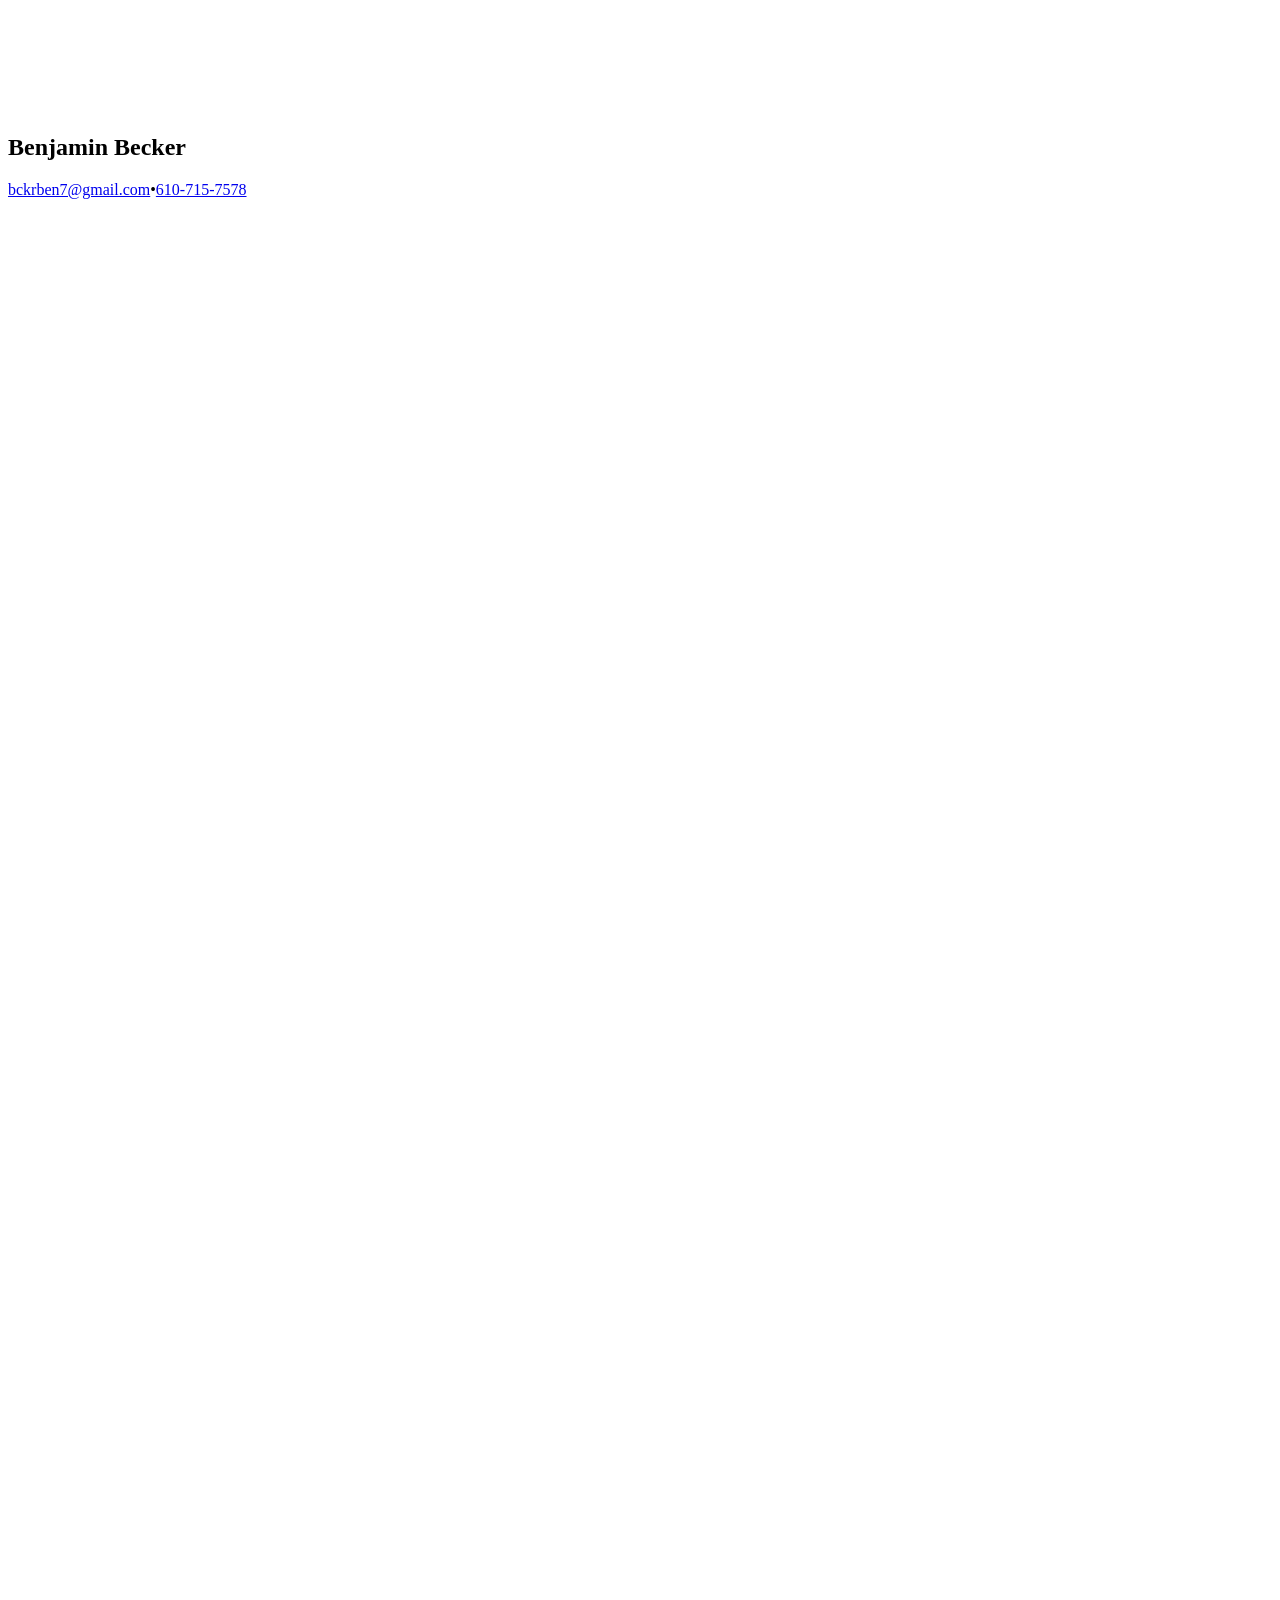
==== index.html @ c21643a5 "Updates" ====
<!DOCTYPE html><html lang="en" class="scroll-smooth"><head><meta charSet="utf-8"/><meta name="viewport" content="width=device-width, initial-scale=1"/><link rel="preload" href="/ResumeWebsite/_next/static/media/a34f9d1faa5f3315-s.p.woff2" as="font" crossorigin="" type="font/woff2"/><link rel="stylesheet" href="/ResumeWebsite/_next/static/css/53ec5505962acc85.css" data-precedence="next"/><link rel="preload" as="script" fetchPriority="low" href="/ResumeWebsite/_next/static/chunks/webpack-4aa83a5daad336ba.js"/><script src="/ResumeWebsite/_next/static/chunks/4bd1b696-0b87df8b05ba031f.js" async=""></script><script src="/ResumeWebsite/_next/static/chunks/684-692b821750a19b9b.js" async=""></script><script src="/ResumeWebsite/_next/static/chunks/main-app-e1ab3174d8a6b822.js" async=""></script><script src="/ResumeWebsite/_next/static/chunks/363-6d44aa7e045cbe06.js" async=""></script><script src="/ResumeWebsite/_next/static/chunks/app/page-9ffe047ff8c0af1e.js" async=""></script><meta name="next-size-adjust" content=""/><title>Ben - Software Engineer</title><meta name="description" content="Full-stack software engineer with experience at Flagship and Google"/><link rel="shortcut icon" href="/favicon.ico"/><link rel="icon" href="/favicon.ico" sizes="any"/><link rel="icon" href="/favicon-16.png" sizes="16x16" type="image/png"/><link rel="icon" href="/favicon-32.png" sizes="32x32" type="image/png"/><link rel="icon" href="/favicon.svg" type="image/svg+xml"/><link rel="apple-touch-icon" href="/apple-touch-icon.png"/><script src="/ResumeWebsite/_next/static/chunks/polyfills-42372ed130431b0a.js" noModule=""></script></head><body class="__className_f06eea"><main class="min-h-screen bg-white pt-16"><header class="fixed top-0 left-0 right-0 z-50 bg-white shadow-md"><nav class="max-w-5xl mx-auto px-4 h-16 flex items-center justify-between"><div style="opacity:0;transform:translateX(-20px)"><a class="text-xl font-bold text-primary hover:text-primary-light transition-colors" href="/ResumeWebsite">Ben</a></div><ul class="flex space-x-6"><li style="opacity:0;transform:translateY(-20px)"><a class="text-text-light hover:text-primary transition-colors" href="#experience">Experience</a></li><li style="opacity:0;transform:translateY(-20px)"><a class="text-text-light hover:text-primary transition-colors" href="#projects">Projects</a></li><li style="opacity:0;transform:translateY(-20px)"><a class="text-text-light hover:text-primary transition-colors" href="#education">Education</a></li><li style="opacity:0;transform:translateY(-20px)"><a class="text-text-light hover:text-primary transition-colors" href="#skills">Skills</a></li></ul></nav></header><section class="py-8 bg-primary/5"><div class="max-w-5xl mx-auto px-4"><h1 class="text-4xl md:text-5xl font-bold text-primary mb-4">Benjamin Becker</h1><div class="flex flex-col md:flex-row gap-4 text-text-light"><a href="mailto:bckrben7@gmail.com" class="hover:text-primary transition-colors">bckrben7@gmail.com</a><span class="hidden md:inline text-text-lighter">•</span><a href="tel:610-715-7578" class="hover:text-primary transition-colors">610-715-7578</a></div></div></section><section id="experience" class="pt-8 pb-20"><div class="max-w-5xl mx-auto px-4"><h2 class="text-3xl font-bold mb-10 text-primary" style="opacity:0;transform:translateY(20px)">Experience</h2><div class="space-y-12"><div class="border-l-2 border-accent pl-4 hover:border-secondary transition-colors" style="opacity:0;transform:translateY(20px)"><div class="flex justify-between items-start mb-2"><h3 class="text-xl font-semibold text-primary">Flagship</h3><span class="text-text-light">San Francisco, California</span></div><div class="mb-6"><div class="flex justify-between items-center mb-2"><h4 class="text-lg font-medium text-primary-light">Full-Stack Software Engineer</h4><span class="text-sm text-text-lighter">April 2024<!-- --> – <!-- -->Present</span></div><ul class="list-disc list-inside space-y-2"><li class="text-text-light hover:text-text transition-colors" style="opacity:0;transform:translateX(-10px)">Led a team of engineers and designers in owning an app that connects content creators with brands to sell the brands&#x27; products, resulting in a 20% increase in weekly active users</li><li class="text-text-light hover:text-text transition-colors" style="opacity:0;transform:translateX(-10px)">Led technical development for features in the NextJS typescript app, using React and MUI for the frontend and using Prisma to interact with our Postgres database</li><li class="text-text-light hover:text-text transition-colors" style="opacity:0;transform:translateX(-10px)">Created datasets and analytics dashboards using Sigma and SQL to determine which growth areas to prioritize in order to continue to scale our user base of hundreds of creators nationwide</li><li class="text-text-light hover:text-text transition-colors" style="opacity:0;transform:translateX(-10px)">Used Terraform to pipe data from our Postgres database to Google Bigquery</li><li class="text-text-light hover:text-text transition-colors" style="opacity:0;transform:translateX(-10px)">Helped develop an iOS app using Swift and WebKit to display our web app to creators, which was downloaded and used by 30-40% of our creators daily</li></ul></div></div><div class="border-l-2 border-accent pl-4 hover:border-secondary transition-colors" style="opacity:0;transform:translateY(20px)"><div class="flex justify-between items-start mb-2"><h3 class="text-xl font-semibold text-primary">Google (ChromeOS)</h3><span class="text-text-light">Mountain View, California</span></div><div class="mb-6"><div class="flex justify-between items-center mb-2"><h4 class="text-lg font-medium text-primary-light">Software Engineer III</h4><span class="text-sm text-text-lighter">November 2022<!-- --> – <!-- -->April 2024</span></div><ul class="list-disc list-inside space-y-2"><li class="text-text-light hover:text-text transition-colors" style="opacity:0;transform:translateX(-10px)">Created new virtual desk navigation features within ChromeOS in C++. These navigation features significantly improved the efficiency and visibility of virtual desks for tens of thousands of ChromeOS users daily</li><li class="text-text-light hover:text-text transition-colors" style="opacity:0;transform:translateX(-10px)">Gave two internal tech talks on accessing Chrome&#x27;s usage metrics storage system using Google&#x27;s SQL framework and creating unit tests using Chromium&#x27;s gTest framework</li><li class="text-text-light hover:text-text transition-colors" style="opacity:0;transform:translateX(-10px)">Led a collaborative multi-team effort to create and expand pipelines for ChromeOS services to receive data from the Google Tasks third-party API</li></ul></div><div class="mb-6"><div class="flex justify-between items-center mb-2"><h4 class="text-lg font-medium text-primary-light">Software Engineer II</h4><span class="text-sm text-text-lighter">September 2021<!-- --> – <!-- -->October 2022</span></div><ul class="list-disc list-inside space-y-2"><li class="text-text-light hover:text-text transition-colors" style="opacity:0;transform:translateX(-10px)">Led the development of a feature for closing a Virtual Desk with its windows in C++. This feature was used by tens of thousands of ChromeOS users daily</li><li class="text-text-light hover:text-text transition-colors" style="opacity:0;transform:translateX(-10px)">Implemented pipelines in a Wayland server to maintain the z-ordering of PIP windows within the compositor when displaying videos from the Chrome browser</li></ul></div></div><div class="border-l-2 border-accent pl-4 hover:border-secondary transition-colors" style="opacity:0;transform:translateY(20px)"><div class="flex justify-between items-start mb-2"><h3 class="text-xl font-semibold text-primary">Illumis</h3><span class="text-text-light">New York, New York</span></div><div class="mb-6"><div class="flex justify-between items-center mb-2"><h4 class="text-lg font-medium text-primary-light">Frontend Development Intern</h4><span class="text-sm text-text-lighter">June 2021<!-- --> – <!-- -->August 2021</span></div><ul class="list-disc list-inside space-y-2"><li class="text-text-light hover:text-text transition-colors" style="opacity:0;transform:translateX(-10px)">Designed and created an internal-facing user interface to visualize the metadata and structure of a data warehouse using React and Material-UI</li><li class="text-text-light hover:text-text transition-colors" style="opacity:0;transform:translateX(-10px)">Created APIs using FastAPI to serve data to the frontend and deployed applications to Google Cloud using Docker and Kubernetes</li></ul></div></div><div class="border-l-2 border-accent pl-4 hover:border-secondary transition-colors" style="opacity:0;transform:translateY(20px)"><div class="flex justify-between items-start mb-2"><h3 class="text-xl font-semibold text-primary">Center for Political Accountability</h3><span class="text-text-light">Washington, D.C.</span></div><div class="mb-6"><div class="flex justify-between items-center mb-2"><h4 class="text-lg font-medium text-primary-light">Werner Brandt Research Fellow</h4><span class="text-sm text-text-lighter">June 2020<!-- --> – <!-- -->May 2021</span></div><ul class="list-disc list-inside space-y-2"><li class="text-text-light hover:text-text transition-colors" style="opacity:0;transform:translateX(-10px)">Designed and implemented an efficient categorization algorithm in Python to expedite research processes</li><li class="text-text-light hover:text-text transition-colors" style="opacity:0;transform:translateX(-10px)">Led group of interns to continue research on donations to 527 non-profit organizations</li></ul></div><div class="mb-6"><div class="flex justify-between items-center mb-2"><h4 class="text-lg font-medium text-primary-light">Research Intern</h4><span class="text-sm text-text-lighter">February 2019<!-- --> – <!-- -->June 2020</span></div><ul class="list-disc list-inside space-y-2"><li class="text-text-light hover:text-text transition-colors" style="opacity:0;transform:translateX(-10px)">Created Excel macros to streamline the processing of donation records into a list of aggregate contributions</li><li class="text-text-light hover:text-text transition-colors" style="opacity:0;transform:translateX(-10px)">Performed statistical analyses of the data collected</li></ul></div></div></div></div></section><section id="projects" class="py-20 bg-primary/5"><div class="max-w-5xl mx-auto px-4"><h2 class="text-3xl font-bold mb-10 text-primary" style="opacity:0;transform:translateY(20px)">Projects</h2><div class="grid grid-cols-1 md:grid-cols-2 gap-6"><div class="bg-white p-6 rounded-lg shadow-md border-t-4 border-accent hover:border-secondary transition-colors" style="opacity:0;transform:translateY(20px)"><div class="mb-4"><h3 class="text-xl font-semibold text-primary mb-1">Focus Mode</h3><div class="flex justify-between items-center mb-2"><span class="text-primary-light font-medium">Project Member<!-- --> @ <!-- -->Google</span><span class="text-sm text-text-lighter">September 2023 – April 2024</span></div></div><ul class="list-disc list-inside space-y-2 mb-4"><li class="text-text-light" style="opacity:0;transform:translateX(-10px)">A feature in ChromeOS that allows users to set a Do Not Disturb mode timer and work on a particular task</li><li class="text-text-light" style="opacity:0;transform:translateX(-10px)">Interacts with the Google Tasks third-party API to synchronize user task data across multiple devices</li></ul><div class="flex flex-wrap gap-2"><span class="text-xs bg-secondary/10 text-secondary px-2 py-1 rounded-full">C++</span><span class="text-xs bg-secondary/10 text-secondary px-2 py-1 rounded-full">ChromeOS</span><span class="text-xs bg-secondary/10 text-secondary px-2 py-1 rounded-full">Google Tasks API</span></div></div><div class="bg-white p-6 rounded-lg shadow-md border-t-4 border-accent hover:border-secondary transition-colors" style="opacity:0;transform:translateY(20px)"><div class="mb-4"><h3 class="text-xl font-semibold text-primary mb-1">Desk Button</h3><div class="flex justify-between items-center mb-2"><span class="text-primary-light font-medium">Project Member<!-- --> @ <!-- -->Google</span><span class="text-sm text-text-lighter">March 2023 – September 2023</span></div></div><ul class="list-disc list-inside space-y-2 mb-4"><li class="text-text-light" style="opacity:0;transform:translateX(-10px)">A feature in ChromeOS that allows users to switch between Virtual Desks and view their virtual desks without having to enter Overview Mode</li><li class="text-text-light" style="opacity:0;transform:translateX(-10px)">Involved an extensive refactor of Virtual Desk and Overview Mode code to allow the UI elements to exist independent of one another</li></ul><div class="flex flex-wrap gap-2"><span class="text-xs bg-secondary/10 text-secondary px-2 py-1 rounded-full">C++</span><span class="text-xs bg-secondary/10 text-secondary px-2 py-1 rounded-full">ChromeOS</span><span class="text-xs bg-secondary/10 text-secondary px-2 py-1 rounded-full">UI Development</span></div></div><div class="bg-white p-6 rounded-lg shadow-md border-t-4 border-accent hover:border-secondary transition-colors" style="opacity:0;transform:translateY(20px)"><div class="mb-4"><h3 class="text-xl font-semibold text-primary mb-1">Close-All</h3><div class="flex justify-between items-center mb-2"><span class="text-primary-light font-medium">Project Lead<!-- --> @ <!-- -->Google</span><span class="text-sm text-text-lighter">January 2022 – August 2022</span></div></div><ul class="list-disc list-inside space-y-2 mb-4"><li class="text-text-light" style="opacity:0;transform:translateX(-10px)">A feature in ChromeOS that allows users to close a desk and all of the windows in the desk</li><li class="text-text-light" style="opacity:0;transform:translateX(-10px)">Provides users the option to undo the operation if they performed the action by accident</li><li class="text-text-light" style="opacity:0;transform:translateX(-10px)">Temporarily stores closed windows in local storage for efficient retrieval if the user undoes the operation</li></ul><div class="flex flex-wrap gap-2"><span class="text-xs bg-secondary/10 text-secondary px-2 py-1 rounded-full">C++</span><span class="text-xs bg-secondary/10 text-secondary px-2 py-1 rounded-full">ChromeOS</span><span class="text-xs bg-secondary/10 text-secondary px-2 py-1 rounded-full">Local Storage</span></div></div><div class="bg-white p-6 rounded-lg shadow-md border-t-4 border-accent hover:border-secondary transition-colors" style="opacity:0;transform:translateY(20px)"><div class="mb-4"><h3 class="text-xl font-semibold text-primary mb-1">Meta</h3><div class="flex justify-between items-center mb-2"><span class="text-primary-light font-medium">Project Lead<!-- --> @ <!-- -->Illumis</span><span class="text-sm text-text-lighter">June 2021 – August 2021</span></div></div><ul class="list-disc list-inside space-y-2 mb-4"><li class="text-text-light" style="opacity:0;transform:translateX(-10px)">Internal tool coded in React and Material-UI for visualizing metadata and structure of a data warehouse</li><li class="text-text-light" style="opacity:0;transform:translateX(-10px)">Uses NGINX for load-balancing and was deployed to Google Cloud using Docker and Kubernetes</li><li class="text-text-light" style="opacity:0;transform:translateX(-10px)">Utilizes APIs created with FastAPI to serve data to the frontend</li></ul><div class="flex flex-wrap gap-2"><span class="text-xs bg-secondary/10 text-secondary px-2 py-1 rounded-full">React</span><span class="text-xs bg-secondary/10 text-secondary px-2 py-1 rounded-full">Material-UI</span><span class="text-xs bg-secondary/10 text-secondary px-2 py-1 rounded-full">FastAPI</span><span class="text-xs bg-secondary/10 text-secondary px-2 py-1 rounded-full">Docker</span><span class="text-xs bg-secondary/10 text-secondary px-2 py-1 rounded-full">Kubernetes</span><span class="text-xs bg-secondary/10 text-secondary px-2 py-1 rounded-full">Google Cloud</span></div></div><div class="bg-white p-6 rounded-lg shadow-md border-t-4 border-accent hover:border-secondary transition-colors" style="opacity:0;transform:translateY(20px)"><div class="mb-4"><h3 class="text-xl font-semibold text-primary mb-1">The JacksaFactions Minecraft Server Plugin</h3><div class="flex justify-between items-center mb-2"><span class="text-primary-light font-medium">Project Lead<!-- --> @ <!-- -->JacksaTV Minecraft Server</span><span class="text-sm text-text-lighter">March 2021 – April 2021</span></div></div><ul class="list-disc list-inside space-y-2 mb-4"><li class="text-text-light" style="opacity:0;transform:translateX(-10px)">Uses Spigot and Bungee APIs to create a faction system for Minecraft servers</li><li class="text-text-light" style="opacity:0;transform:translateX(-10px)">Interacts with a MySQL database to maintain data consistency across multiple servers on a network</li><li class="text-text-light" style="opacity:0;transform:translateX(-10px)">Implements the Java Multithreading and Runnable libraries and caching to curb server lag and increase scalability</li></ul><div class="flex flex-wrap gap-2"><span class="text-xs bg-secondary/10 text-secondary px-2 py-1 rounded-full">Java</span><span class="text-xs bg-secondary/10 text-secondary px-2 py-1 rounded-full">Spigot API</span><span class="text-xs bg-secondary/10 text-secondary px-2 py-1 rounded-full">Bungee API</span><span class="text-xs bg-secondary/10 text-secondary px-2 py-1 rounded-full">MySQL</span><span class="text-xs bg-secondary/10 text-secondary px-2 py-1 rounded-full">Multithreading</span></div></div><div class="bg-white p-6 rounded-lg shadow-md border-t-4 border-accent hover:border-secondary transition-colors" style="opacity:0;transform:translateY(20px)"><div class="mb-4"><h3 class="text-xl font-semibold text-primary mb-1">The CPA Research Utility</h3><div class="flex justify-between items-center mb-2"><span class="text-primary-light font-medium">Project Lead<!-- --> @ <!-- -->Center for Political Accountability</span><span class="text-sm text-text-lighter">March 2019 – January 2021</span></div></div><ul class="list-disc list-inside space-y-2 mb-4"><li class="text-text-light" style="opacity:0;transform:translateX(-10px)">A Python program that takes in categorized datasets and then uses those category labels to fill in categories for uncategorized datasets</li><li class="text-text-light" style="opacity:0;transform:translateX(-10px)">Utilizes Python dictionaries and a central data repository to store category data for later use</li><li class="text-text-light" style="opacity:0;transform:translateX(-10px)">Implements an intuitive command line user interface to maximize accessibility for users</li></ul><div class="flex flex-wrap gap-2"><span class="text-xs bg-secondary/10 text-secondary px-2 py-1 rounded-full">Python</span><span class="text-xs bg-secondary/10 text-secondary px-2 py-1 rounded-full">CLI Development</span><span class="text-xs bg-secondary/10 text-secondary px-2 py-1 rounded-full">Data Processing</span></div></div></div></div></section><section id="education" class="py-20 bg-primary/5"><div class="max-w-5xl mx-auto px-4"><h2 class="text-3xl font-bold mb-10 text-primary" style="opacity:0;transform:translateY(20px)">Education</h2><div class="space-y-8"><div class="bg-white p-6 rounded-lg shadow-md border-l-4 border-secondary hover:border-accent transition-colors" style="opacity:0;transform:translateY(20px)"><div class="flex justify-between items-start mb-2"><h3 class="text-xl font-semibold text-primary">Colgate University</h3><span class="text-text-light">Hamilton, NY</span></div><div class="flex justify-between items-center"><p class="text-primary-light">B.A. double major in Political Science and Computer Science</p><span class="text-sm text-text-lighter">May 2021</span></div></div></div></div></section><section id="skills" class="py-20"><div class="max-w-5xl mx-auto px-4"><h2 class="text-3xl font-bold mb-10 text-primary" style="opacity:0;transform:translateY(20px)">Skills</h2><div class="flex flex-wrap gap-4"><div class="bg-primary/5 px-4 py-2 rounded-full border border-accent/20 hover:border-secondary/50 hover:bg-primary/10 transition-colors" style="opacity:0;transform:scale(0.8)"><span class="text-primary-light">C++</span></div><div class="bg-primary/5 px-4 py-2 rounded-full border border-accent/20 hover:border-secondary/50 hover:bg-primary/10 transition-colors" style="opacity:0;transform:scale(0.8)"><span class="text-primary-light">TypeScript</span></div><div class="bg-primary/5 px-4 py-2 rounded-full border border-accent/20 hover:border-secondary/50 hover:bg-primary/10 transition-colors" style="opacity:0;transform:scale(0.8)"><span class="text-primary-light">Python</span></div><div class="bg-primary/5 px-4 py-2 rounded-full border border-accent/20 hover:border-secondary/50 hover:bg-primary/10 transition-colors" style="opacity:0;transform:scale(0.8)"><span class="text-primary-light">Java</span></div><div class="bg-primary/5 px-4 py-2 rounded-full border border-accent/20 hover:border-secondary/50 hover:bg-primary/10 transition-colors" style="opacity:0;transform:scale(0.8)"><span class="text-primary-light">React</span></div><div class="bg-primary/5 px-4 py-2 rounded-full border border-accent/20 hover:border-secondary/50 hover:bg-primary/10 transition-colors" style="opacity:0;transform:scale(0.8)"><span class="text-primary-light">NextJS</span></div><div class="bg-primary/5 px-4 py-2 rounded-full border border-accent/20 hover:border-secondary/50 hover:bg-primary/10 transition-colors" style="opacity:0;transform:scale(0.8)"><span class="text-primary-light">Docker</span></div><div class="bg-primary/5 px-4 py-2 rounded-full border border-accent/20 hover:border-secondary/50 hover:bg-primary/10 transition-colors" style="opacity:0;transform:scale(0.8)"><span class="text-primary-light">Kubernetes</span></div><div class="bg-primary/5 px-4 py-2 rounded-full border border-accent/20 hover:border-secondary/50 hover:bg-primary/10 transition-colors" style="opacity:0;transform:scale(0.8)"><span class="text-primary-light">SQL</span></div><div class="bg-primary/5 px-4 py-2 rounded-full border border-accent/20 hover:border-secondary/50 hover:bg-primary/10 transition-colors" style="opacity:0;transform:scale(0.8)"><span class="text-primary-light">FastAPI</span></div><div class="bg-primary/5 px-4 py-2 rounded-full border border-accent/20 hover:border-secondary/50 hover:bg-primary/10 transition-colors" style="opacity:0;transform:scale(0.8)"><span class="text-primary-light">Google Cloud</span></div><div class="bg-primary/5 px-4 py-2 rounded-full border border-accent/20 hover:border-secondary/50 hover:bg-primary/10 transition-colors" style="opacity:0;transform:scale(0.8)"><span class="text-primary-light">UI Development</span></div><div class="bg-primary/5 px-4 py-2 rounded-full border border-accent/20 hover:border-secondary/50 hover:bg-primary/10 transition-colors" style="opacity:0;transform:scale(0.8)"><span class="text-primary-light">API Design</span></div><div class="bg-primary/5 px-4 py-2 rounded-full border border-accent/20 hover:border-secondary/50 hover:bg-primary/10 transition-colors" style="opacity:0;transform:scale(0.8)"><span class="text-primary-light">Operating Systems</span></div><div class="bg-primary/5 px-4 py-2 rounded-full border border-accent/20 hover:border-secondary/50 hover:bg-primary/10 transition-colors" style="opacity:0;transform:scale(0.8)"><span class="text-primary-light">Data Analytics</span></div></div></div></section></main><script src="/ResumeWebsite/_next/static/chunks/webpack-4aa83a5daad336ba.js" async=""></script><script>(self.__next_f=self.__next_f||[]).push([0])</script><script>self.__next_f.push([1,"1:\"$Sreact.fragment\"\n2:I[7555,[],\"\"]\n3:I[1295,[],\"\"]\n4:I[7262,[\"363\",\"static/chunks/363-6d44aa7e045cbe06.js\",\"974\",\"static/chunks/app/page-9ffe047ff8c0af1e.js\"],\"default\"]\n5:I[9665,[],\"OutletBoundary\"]\n8:I[9665,[],\"ViewportBoundary\"]\na:I[9665,[],\"MetadataBoundary\"]\nc:I[6614,[],\"\"]\n:HL[\"/ResumeWebsite/_next/static/media/a34f9d1faa5f3315-s.p.woff2\",\"font\",{\"crossOrigin\":\"\",\"type\":\"font/woff2\"}]\n:HL[\"/ResumeWebsite/_next/static/css/53ec5505962acc85.css\",\"style\"]\n"])</script><script>self.__next_f.push([1,"0:{\"P\":null,\"b\":\"R954wgmWfi3c05wsj3h6H\",\"p\":\"/ResumeWebsite\",\"c\":[\"\",\"\"],\"i\":false,\"f\":[[[\"\",{\"children\":[\"__PAGE__\",{}]},\"$undefined\",\"$undefined\",true],[\"\",[\"$\",\"$1\",\"c\",{\"children\":[[[\"$\",\"link\",\"0\",{\"rel\":\"stylesheet\",\"href\":\"/ResumeWebsite/_next/static/css/53ec5505962acc85.css\",\"precedence\":\"next\",\"crossOrigin\":\"$undefined\",\"nonce\":\"$undefined\"}]],[\"$\",\"html\",null,{\"lang\":\"en\",\"className\":\"scroll-smooth\",\"children\":[\"$\",\"body\",null,{\"className\":\"__className_f06eea\",\"children\":[\"$\",\"$L2\",null,{\"parallelRouterKey\":\"children\",\"error\":\"$undefined\",\"errorStyles\":\"$undefined\",\"errorScripts\":\"$undefined\",\"template\":[\"$\",\"$L3\",null,{}],\"templateStyles\":\"$undefined\",\"templateScripts\":\"$undefined\",\"notFound\":[[[\"$\",\"title\",null,{\"children\":\"404: This page could not be found.\"}],[\"$\",\"div\",null,{\"style\":{\"fontFamily\":\"system-ui,\\\"Segoe UI\\\",Roboto,Helvetica,Arial,sans-serif,\\\"Apple Color Emoji\\\",\\\"Segoe UI Emoji\\\"\",\"height\":\"100vh\",\"textAlign\":\"center\",\"display\":\"flex\",\"flexDirection\":\"column\",\"alignItems\":\"center\",\"justifyContent\":\"center\"},\"children\":[\"$\",\"div\",null,{\"children\":[[\"$\",\"style\",null,{\"dangerouslySetInnerHTML\":{\"__html\":\"body{color:#000;background:#fff;margin:0}.next-error-h1{border-right:1px solid rgba(0,0,0,.3)}@media (prefers-color-scheme:dark){body{color:#fff;background:#000}.next-error-h1{border-right:1px solid rgba(255,255,255,.3)}}\"}}],[\"$\",\"h1\",null,{\"className\":\"next-error-h1\",\"style\":{\"display\":\"inline-block\",\"margin\":\"0 20px 0 0\",\"padding\":\"0 23px 0 0\",\"fontSize\":24,\"fontWeight\":500,\"verticalAlign\":\"top\",\"lineHeight\":\"49px\"},\"children\":404}],[\"$\",\"div\",null,{\"style\":{\"display\":\"inline-block\"},\"children\":[\"$\",\"h2\",null,{\"style\":{\"fontSize\":14,\"fontWeight\":400,\"lineHeight\":\"49px\",\"margin\":0},\"children\":\"This page could not be found.\"}]}]]}]}]],[]],\"forbidden\":\"$undefined\",\"unauthorized\":\"$undefined\"}]}]}]]}],{\"children\":[\"__PAGE__\",[\"$\",\"$1\",\"c\",{\"children\":[[\"$\",\"$L4\",null,{\"experiences\":[{\"company\":\"Flagship\",\"location\":\"San Francisco, California\",\"positions\":[{\"title\":\"Full-Stack Software Engineer\",\"startDate\":\"April 2024\",\"endDate\":\"Present\",\"achievements\":[\"Led a team of engineers and designers in owning an app that connects content creators with brands to sell the brands' products, resulting in a 20% increase in weekly active users\",\"Led technical development for features in the NextJS typescript app, using React and MUI for the frontend and using Prisma to interact with our Postgres database\",\"Created datasets and analytics dashboards using Sigma and SQL to determine which growth areas to prioritize in order to continue to scale our user base of hundreds of creators nationwide\",\"Used Terraform to pipe data from our Postgres database to Google Bigquery\",\"Helped develop an iOS app using Swift and WebKit to display our web app to creators, which was downloaded and used by 30-40% of our creators daily\"]}]},{\"company\":\"Google (ChromeOS)\",\"location\":\"Mountain View, California\",\"positions\":[{\"title\":\"Software Engineer III\",\"startDate\":\"November 2022\",\"endDate\":\"April 2024\",\"achievements\":[\"Created new virtual desk navigation features within ChromeOS in C++. These navigation features significantly improved the efficiency and visibility of virtual desks for tens of thousands of ChromeOS users daily\",\"Gave two internal tech talks on accessing Chrome's usage metrics storage system using Google's SQL framework and creating unit tests using Chromium's gTest framework\",\"Led a collaborative multi-team effort to create and expand pipelines for ChromeOS services to receive data from the Google Tasks third-party API\"],\"relatedProjects\":[\"Focus Mode\",\"Desk Button\"]},{\"title\":\"Software Engineer II\",\"startDate\":\"September 2021\",\"endDate\":\"October 2022\",\"achievements\":[\"Led the development of a feature for closing a Virtual Desk with its windows in C++. This feature was used by tens of thousands of ChromeOS users daily\",\"Implemented pipelines in a Wayland server to maintain the z-ordering of PIP windows within the compositor when displaying videos from the Chrome browser\"],\"relatedProjects\":[\"Close-All\"]}]},{\"company\":\"Illumis\",\"location\":\"New York, New York\",\"positions\":[{\"title\":\"Frontend Development Intern\",\"startDate\":\"June 2021\",\"endDate\":\"August 2021\",\"achievements\":[\"Designed and created an internal-facing user interface to visualize the metadata and structure of a data warehouse using React and Material-UI\",\"Created APIs using FastAPI to serve data to the frontend and deployed applications to Google Cloud using Docker and Kubernetes\"],\"relatedProjects\":[\"Meta\"]}]},{\"company\":\"Center for Political Accountability\",\"location\":\"Washington, D.C.\",\"positions\":[{\"title\":\"Werner Brandt Research Fellow\",\"startDate\":\"June 2020\",\"endDate\":\"May 2021\",\"achievements\":[\"Designed and implemented an efficient categorization algorithm in Python to expedite research processes\",\"Led group of interns to continue research on donations to 527 non-profit organizations\"],\"relatedProjects\":[\"The CPA Research Utility\"]},{\"title\":\"Research Intern\",\"startDate\":\"February 2019\",\"endDate\":\"June 2020\",\"achievements\":[\"Created Excel macros to streamline the processing of donation records into a list of aggregate contributions\",\"Performed statistical analyses of the data collected\"]}]}],\"projects\":[{\"name\":\"Focus Mode\",\"role\":\"Project Member\",\"organization\":\"Google\",\"date\":\"September 2023 – April 2024\",\"description\":[\"A feature in ChromeOS that allows users to set a Do Not Disturb mode timer and work on a particular task\",\"Interacts with the Google Tasks third-party API to synchronize user task data across multiple devices\"],\"technologies\":[\"C++\",\"ChromeOS\",\"Google Tasks API\"]},{\"name\":\"Desk Button\",\"role\":\"Project Member\",\"organization\":\"Google\",\"date\":\"March 2023 – September 2023\",\"description\":[\"A feature in ChromeOS that allows users to switch between Virtual Desks and view their virtual desks without having to enter Overview Mode\",\"Involved an extensive refactor of Virtual Desk and Overview Mode code to allow the UI elements to exist independent of one another\"],\"technologies\":[\"C++\",\"ChromeOS\",\"UI Development\"]},{\"name\":\"Close-All\",\"role\":\"Project Lead\",\"organization\":\"Google\",\"date\":\"January 2022 – August 2022\",\"description\":[\"A feature in ChromeOS that allows users to close a desk and all of the windows in the desk\",\"Provides users the option to undo the operation if they performed the action by accident\",\"Temporarily stores closed windows in local storage for efficient retrieval if the user undoes the operation\"],\"technologies\":[\"C++\",\"ChromeOS\",\"Local Storage\"]},{\"name\":\"Meta\",\"role\":\"Project Lead\",\"organization\":\"Illumis\",\"date\":\"June 2021 – August 2021\",\"description\":[\"Internal tool coded in React and Material-UI for visualizing metadata and structure of a data warehouse\",\"Uses NGINX for load-balancing and was deployed to Google Cloud using Docker and Kubernetes\",\"Utilizes APIs created with FastAPI to serve data to the frontend\"],\"technologies\":[\"React\",\"Material-UI\",\"FastAPI\",\"Docker\",\"Kubernetes\",\"Google Cloud\"]},{\"name\":\"The JacksaFactions Minecraft Server Plugin\",\"role\":\"Project Lead\",\"organization\":\"JacksaTV Minecraft Server\",\"date\":\"March 2021 – April 2021\",\"description\":[\"Uses Spigot and Bungee APIs to create a faction system for Minecraft servers\",\"Interacts with a MySQL database to maintain data consistency across multiple servers on a network\",\"Implements the Java Multithreading and Runnable libraries and caching to curb server lag and increase scalability\"],\"technologies\":[\"Java\",\"Spigot API\",\"Bungee API\",\"MySQL\",\"Multithreading\"]},{\"name\":\"The CPA Research Utility\",\"role\":\"Project Lead\",\"organization\":\"Center for Political Accountability\",\"date\":\"March 2019 – January 2021\",\"description\":[\"A Python program that takes in categorized datasets and then uses those category labels to fill in categories for uncategorized datasets\",\"Utilizes Python dictionaries and a central data repository to store category data for later use\",\"Implements an intuitive command line user interface to maximize accessibility for users\"],\"technologies\":[\"Python\",\"CLI Development\",\"Data Processing\"]}],\"education\":[{\"school\":\"Colgate University\",\"location\":\"Hamilton, NY\",\"degree\":\"B.A. double major in Political Science and Computer Science\",\"graduationDate\":\"May 2021\",\"gpa\":\"3.42\"}],\"skills\":[\"C++\",\"TypeScript\",\"Python\",\"Java\",\"React\",\"NextJS\",\"Docker\",\"Kubernetes\",\"SQL\",\"FastAPI\",\"Google Cloud\",\"UI Development\",\"API Design\",\"Operating Systems\",\"Data Analytics\"]}],\"$undefined\",null,[\"$\",\"$L5\",null,{\"children\":[\"$L6\",\"$L7\",null]}]]}],{},null,false]},null,false],[\"$\",\"$1\",\"h\",{\"children\":[null,[\"$\",\"$1\",\"CLk93h0giuzVK3f0l5OYb\",{\"children\":[[\"$\",\"$L8\",null,{\"children\":\"$L9\"}],[\"$\",\"meta\",null,{\"name\":\"next-size-adjust\",\"content\":\"\"}]]}],[\"$\",\"$La\",null,{\"children\":\"$Lb\"}]]}],false]],\"m\":\"$undefined\",\"G\":[\"$c\",\"$undefined\"],\"s\":false,\"S\":true}\n"])</script><script>self.__next_f.push([1,"9:[[\"$\",\"meta\",\"0\",{\"charSet\":\"utf-8\"}],[\"$\",\"meta\",\"1\",{\"name\":\"viewport\",\"content\":\"width=device-width, initial-scale=1\"}]]\n6:null\n"])</script><script>self.__next_f.push([1,"7:null\nb:[[\"$\",\"title\",\"0\",{\"children\":\"Ben - Software Engineer\"}],[\"$\",\"meta\",\"1\",{\"name\":\"description\",\"content\":\"Full-stack software engineer with experience at Flagship and Google\"}],[\"$\",\"link\",\"2\",{\"rel\":\"shortcut icon\",\"href\":\"/favicon.ico\"}],[\"$\",\"link\",\"3\",{\"rel\":\"icon\",\"href\":\"/favicon.ico\",\"sizes\":\"any\"}],[\"$\",\"link\",\"4\",{\"rel\":\"icon\",\"href\":\"/favicon-16.png\",\"sizes\":\"16x16\",\"type\":\"image/png\"}],[\"$\",\"link\",\"5\",{\"rel\":\"icon\",\"href\":\"/favicon-32.png\",\"sizes\":\"32x32\",\"type\":\"image/png\"}],[\"$\",\"link\",\"6\",{\"rel\":\"icon\",\"href\":\"/favicon.svg\",\"type\":\"image/svg+xml\"}],[\"$\",\"link\",\"7\",{\"rel\":\"apple-touch-icon\",\"href\":\"/apple-touch-icon.png\"}]]\n"])</script></body></html>
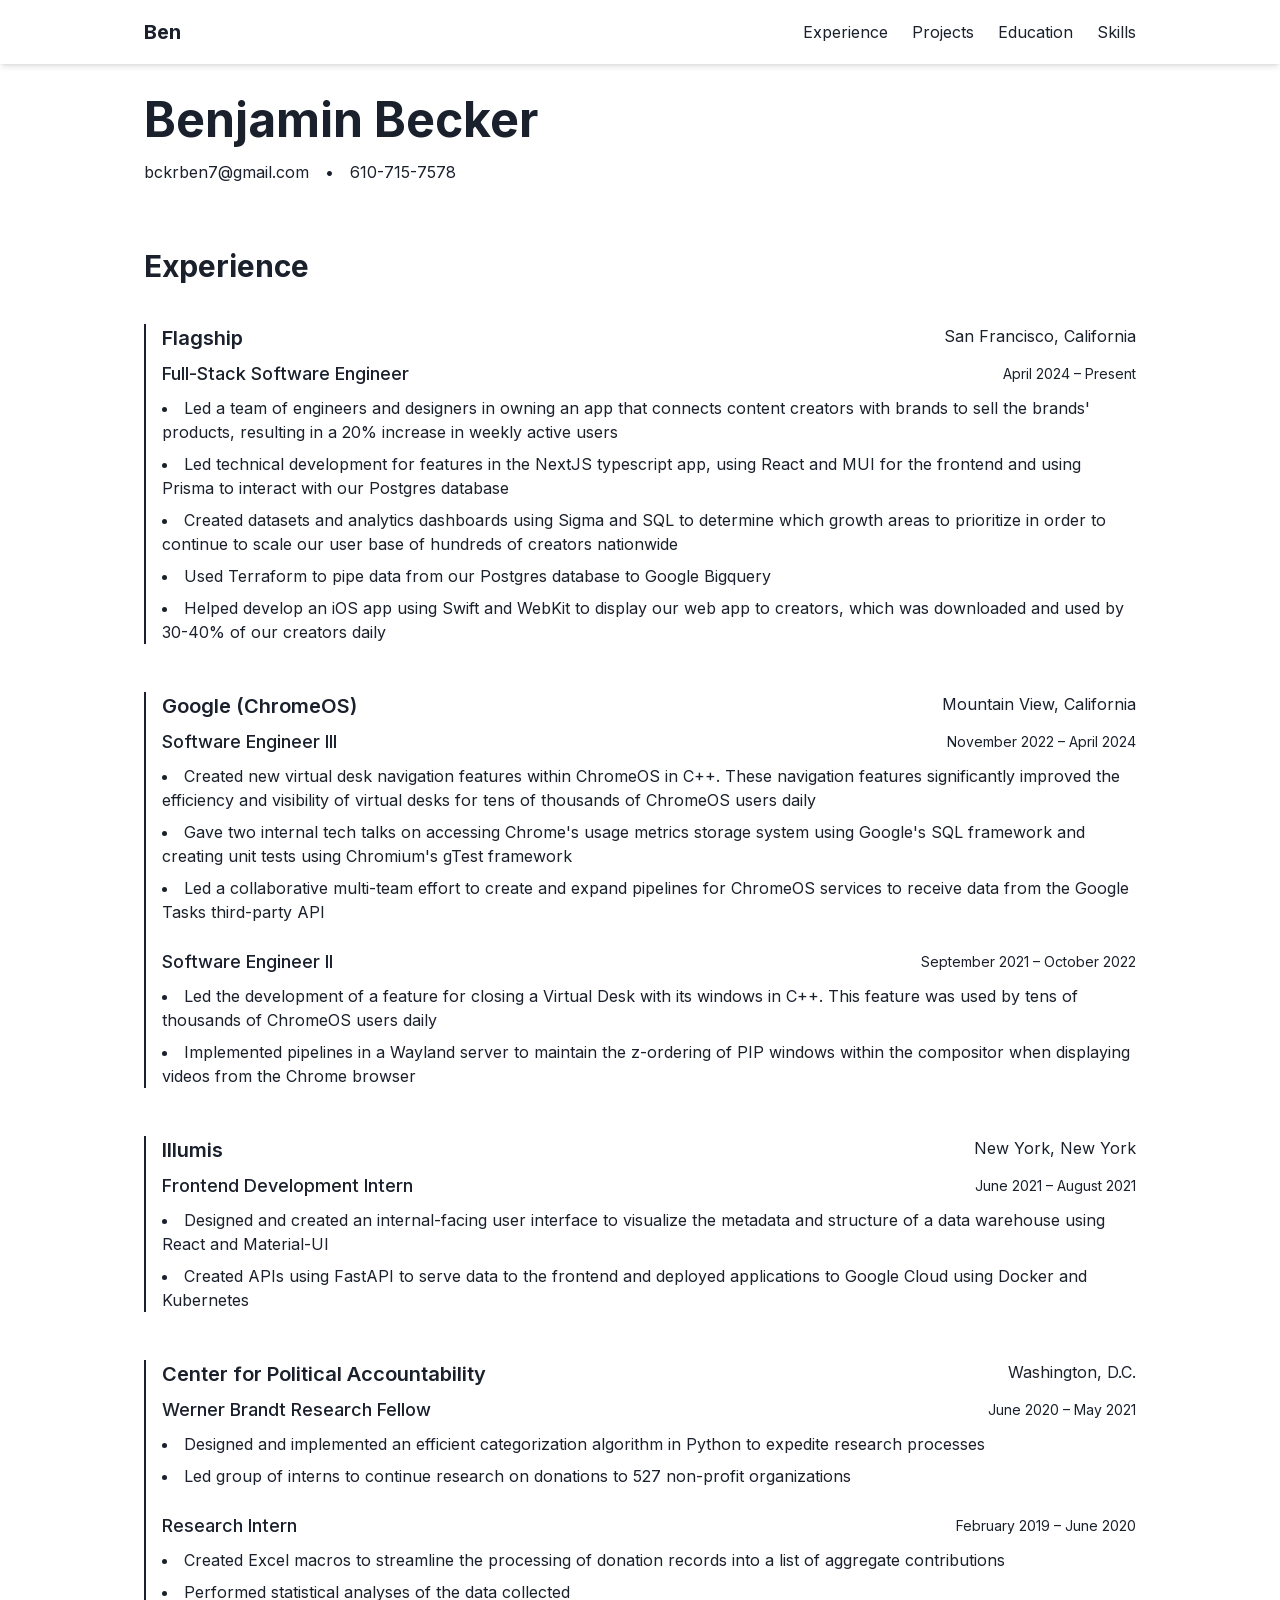
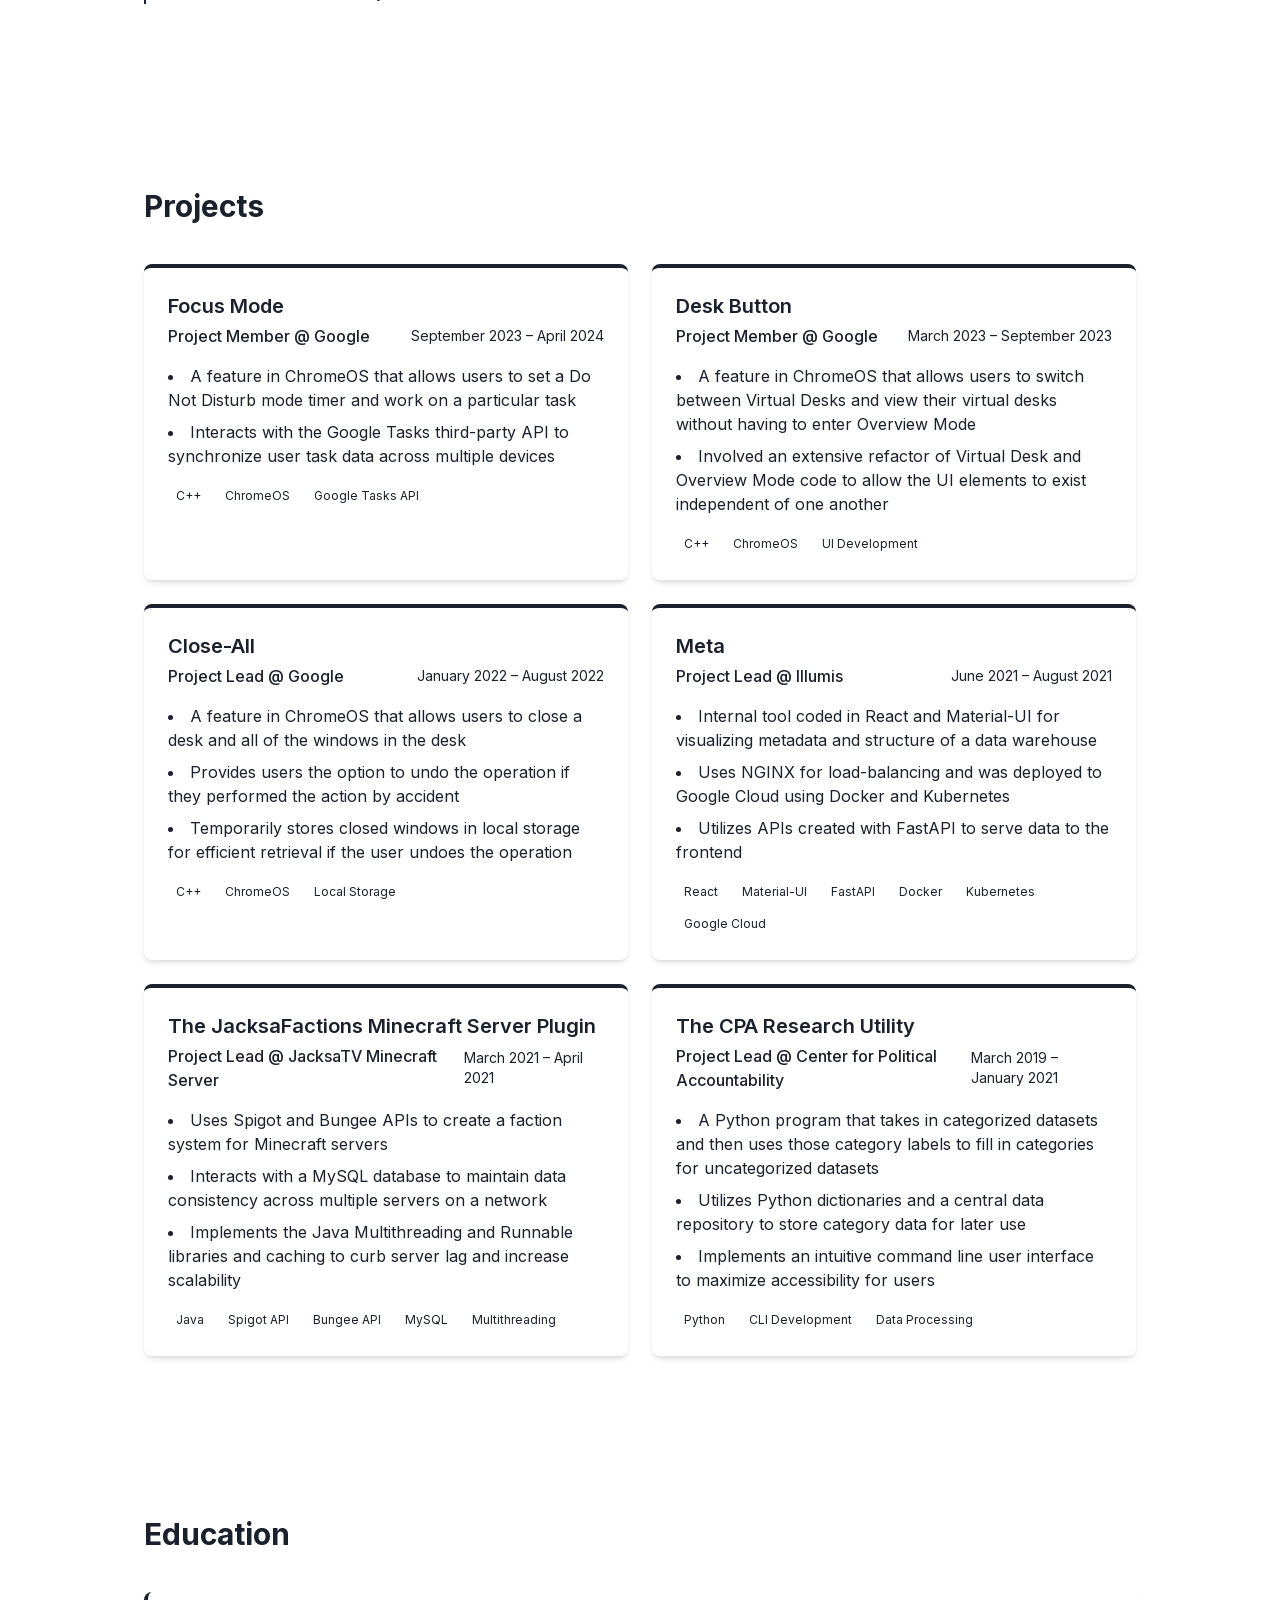
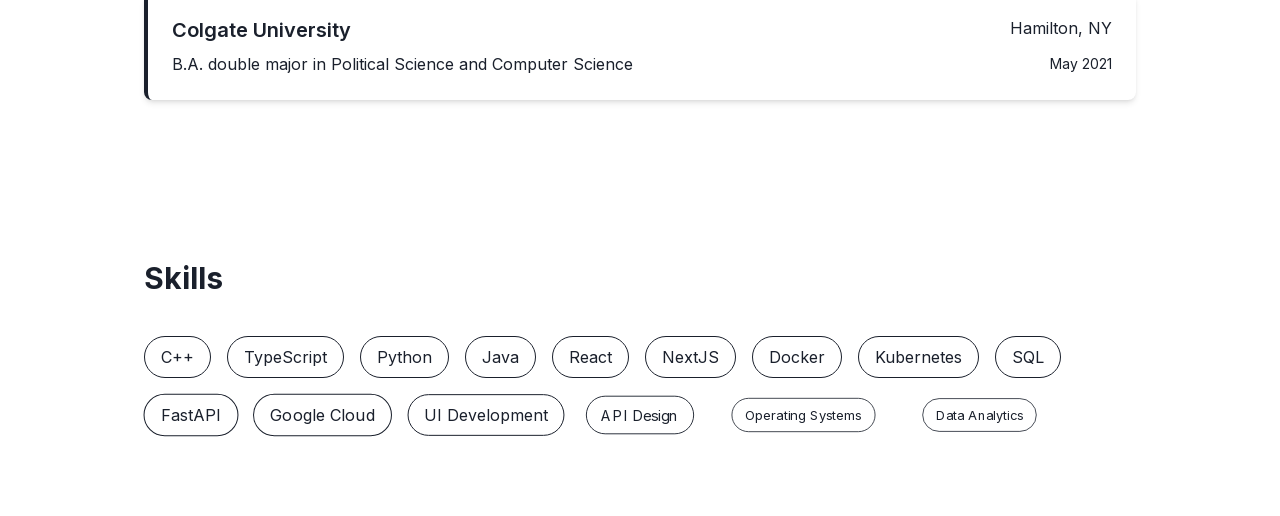
==== commit c9bfe559: "Updates" ====
--- a/index.html
+++ b/index.html
@@ -1 +1 @@
-<!DOCTYPE html><html lang="en" class="scroll-smooth"><head><meta charSet="utf-8"/><meta name="viewport" content="width=device-width, initial-scale=1"/><link rel="preload" href="/ResumeWebsite/_next/static/media/a34f9d1faa5f3315-s.p.woff2" as="font" crossorigin="" type="font/woff2"/><link rel="stylesheet" href="/ResumeWebsite/_next/static/css/53ec5505962acc85.css" data-precedence="next"/><link rel="preload" as="script" fetchPriority="low" href="/ResumeWebsite/_next/static/chunks/webpack-4aa83a5daad336ba.js"/><script src="/ResumeWebsite/_next/static/chunks/4bd1b696-0b87df8b05ba031f.js" async=""></script><script src="/ResumeWebsite/_next/static/chunks/684-692b821750a19b9b.js" async=""></script><script src="/ResumeWebsite/_next/static/chunks/main-app-e1ab3174d8a6b822.js" async=""></script><script src="/ResumeWebsite/_next/static/chunks/363-6d44aa7e045cbe06.js" async=""></script><script src="/ResumeWebsite/_next/static/chunks/app/page-9ffe047ff8c0af1e.js" async=""></script><meta name="next-size-adjust" content=""/><title>Ben - Software Engineer</title><meta name="description" content="Full-stack software engineer with experience at Flagship and Google"/><link rel="shortcut icon" href="/favicon.ico"/><link rel="icon" href="/favicon.ico" sizes="any"/><link rel="icon" href="/favicon-16.png" sizes="16x16" type="image/png"/><link rel="icon" href="/favicon-32.png" sizes="32x32" type="image/png"/><link rel="icon" href="/favicon.svg" type="image/svg+xml"/><link rel="apple-touch-icon" href="/apple-touch-icon.png"/><script src="/ResumeWebsite/_next/static/chunks/polyfills-42372ed130431b0a.js" noModule=""></script></head><body class="__className_f06eea"><main class="min-h-screen bg-white pt-16"><header class="fixed top-0 left-0 right-0 z-50 bg-white shadow-md"><nav class="max-w-5xl mx-auto px-4 h-16 flex items-center justify-between"><div style="opacity:0;transform:translateX(-20px)"><a class="text-xl font-bold text-primary hover:text-primary-light transition-colors" href="/ResumeWebsite">Ben</a></div><ul class="flex space-x-6"><li style="opacity:0;transform:translateY(-20px)"><a class="text-text-light hover:text-primary transition-colors" href="#experience">Experience</a></li><li style="opacity:0;transform:translateY(-20px)"><a class="text-text-light hover:text-primary transition-colors" href="#projects">Projects</a></li><li style="opacity:0;transform:translateY(-20px)"><a class="text-text-light hover:text-primary transition-colors" href="#education">Education</a></li><li style="opacity:0;transform:translateY(-20px)"><a class="text-text-light hover:text-primary transition-colors" href="#skills">Skills</a></li></ul></nav></header><section class="py-8 bg-primary/5"><div class="max-w-5xl mx-auto px-4"><h1 class="text-4xl md:text-5xl font-bold text-primary mb-4">Benjamin Becker</h1><div class="flex flex-col md:flex-row gap-4 text-text-light"><a href="mailto:bckrben7@gmail.com" class="hover:text-primary transition-colors">bckrben7@gmail.com</a><span class="hidden md:inline text-text-lighter">•</span><a href="tel:610-715-7578" class="hover:text-primary transition-colors">610-715-7578</a></div></div></section><section id="experience" class="pt-8 pb-20"><div class="max-w-5xl mx-auto px-4"><h2 class="text-3xl font-bold mb-10 text-primary" style="opacity:0;transform:translateY(20px)">Experience</h2><div class="space-y-12"><div class="border-l-2 border-accent pl-4 hover:border-secondary transition-colors" style="opacity:0;transform:translateY(20px)"><div class="flex justify-between items-start mb-2"><h3 class="text-xl font-semibold text-primary">Flagship</h3><span class="text-text-light">San Francisco, California</span></div><div class="mb-6"><div class="flex justify-between items-center mb-2"><h4 class="text-lg font-medium text-primary-light">Full-Stack Software Engineer</h4><span class="text-sm text-text-lighter">April 2024<!-- --> – <!-- -->Present</span></div><ul class="list-disc list-inside space-y-2"><li class="text-text-light hover:text-text transition-colors" style="opacity:0;transform:translateX(-10px)">Led a team of engineers and designers in owning an app that connects content creators with brands to sell the brands&#x27; products, resulting in a 20% increase in weekly active users</li><li class="text-text-light hover:text-text transition-colors" style="opacity:0;transform:translateX(-10px)">Led technical development for features in the NextJS typescript app, using React and MUI for the frontend and using Prisma to interact with our Postgres database</li><li class="text-text-light hover:text-text transition-colors" style="opacity:0;transform:translateX(-10px)">Created datasets and analytics dashboards using Sigma and SQL to determine which growth areas to prioritize in order to continue to scale our user base of hundreds of creators nationwide</li><li class="text-text-light hover:text-text transition-colors" style="opacity:0;transform:translateX(-10px)">Used Terraform to pipe data from our Postgres database to Google Bigquery</li><li class="text-text-light hover:text-text transition-colors" style="opacity:0;transform:translateX(-10px)">Helped develop an iOS app using Swift and WebKit to display our web app to creators, which was downloaded and used by 30-40% of our creators daily</li></ul></div></div><div class="border-l-2 border-accent pl-4 hover:border-secondary transition-colors" style="opacity:0;transform:translateY(20px)"><div class="flex justify-between items-start mb-2"><h3 class="text-xl font-semibold text-primary">Google (ChromeOS)</h3><span class="text-text-light">Mountain View, California</span></div><div class="mb-6"><div class="flex justify-between items-center mb-2"><h4 class="text-lg font-medium text-primary-light">Software Engineer III</h4><span class="text-sm text-text-lighter">November 2022<!-- --> – <!-- -->April 2024</span></div><ul class="list-disc list-inside space-y-2"><li class="text-text-light hover:text-text transition-colors" style="opacity:0;transform:translateX(-10px)">Created new virtual desk navigation features within ChromeOS in C++. These navigation features significantly improved the efficiency and visibility of virtual desks for tens of thousands of ChromeOS users daily</li><li class="text-text-light hover:text-text transition-colors" style="opacity:0;transform:translateX(-10px)">Gave two internal tech talks on accessing Chrome&#x27;s usage metrics storage system using Google&#x27;s SQL framework and creating unit tests using Chromium&#x27;s gTest framework</li><li class="text-text-light hover:text-text transition-colors" style="opacity:0;transform:translateX(-10px)">Led a collaborative multi-team effort to create and expand pipelines for ChromeOS services to receive data from the Google Tasks third-party API</li></ul></div><div class="mb-6"><div class="flex justify-between items-center mb-2"><h4 class="text-lg font-medium text-primary-light">Software Engineer II</h4><span class="text-sm text-text-lighter">September 2021<!-- --> – <!-- -->October 2022</span></div><ul class="list-disc list-inside space-y-2"><li class="text-text-light hover:text-text transition-colors" style="opacity:0;transform:translateX(-10px)">Led the development of a feature for closing a Virtual Desk with its windows in C++. This feature was used by tens of thousands of ChromeOS users daily</li><li class="text-text-light hover:text-text transition-colors" style="opacity:0;transform:translateX(-10px)">Implemented pipelines in a Wayland server to maintain the z-ordering of PIP windows within the compositor when displaying videos from the Chrome browser</li></ul></div></div><div class="border-l-2 border-accent pl-4 hover:border-secondary transition-colors" style="opacity:0;transform:translateY(20px)"><div class="flex justify-between items-start mb-2"><h3 class="text-xl font-semibold text-primary">Illumis</h3><span class="text-text-light">New York, New York</span></div><div class="mb-6"><div class="flex justify-between items-center mb-2"><h4 class="text-lg font-medium text-primary-light">Frontend Development Intern</h4><span class="text-sm text-text-lighter">June 2021<!-- --> – <!-- -->August 2021</span></div><ul class="list-disc list-inside space-y-2"><li class="text-text-light hover:text-text transition-colors" style="opacity:0;transform:translateX(-10px)">Designed and created an internal-facing user interface to visualize the metadata and structure of a data warehouse using React and Material-UI</li><li class="text-text-light hover:text-text transition-colors" style="opacity:0;transform:translateX(-10px)">Created APIs using FastAPI to serve data to the frontend and deployed applications to Google Cloud using Docker and Kubernetes</li></ul></div></div><div class="border-l-2 border-accent pl-4 hover:border-secondary transition-colors" style="opacity:0;transform:translateY(20px)"><div class="flex justify-between items-start mb-2"><h3 class="text-xl font-semibold text-primary">Center for Political Accountability</h3><span class="text-text-light">Washington, D.C.</span></div><div class="mb-6"><div class="flex justify-between items-center mb-2"><h4 class="text-lg font-medium text-primary-light">Werner Brandt Research Fellow</h4><span class="text-sm text-text-lighter">June 2020<!-- --> – <!-- -->May 2021</span></div><ul class="list-disc list-inside space-y-2"><li class="text-text-light hover:text-text transition-colors" style="opacity:0;transform:translateX(-10px)">Designed and implemented an efficient categorization algorithm in Python to expedite research processes</li><li class="text-text-light hover:text-text transition-colors" style="opacity:0;transform:translateX(-10px)">Led group of interns to continue research on donations to 527 non-profit organizations</li></ul></div><div class="mb-6"><div class="flex justify-between items-center mb-2"><h4 class="text-lg font-medium text-primary-light">Research Intern</h4><span class="text-sm text-text-lighter">February 2019<!-- --> – <!-- -->June 2020</span></div><ul class="list-disc list-inside space-y-2"><li class="text-text-light hover:text-text transition-colors" style="opacity:0;transform:translateX(-10px)">Created Excel macros to streamline the processing of donation records into a list of aggregate contributions</li><li class="text-text-light hover:text-text transition-colors" style="opacity:0;transform:translateX(-10px)">Performed statistical analyses of the data collected</li></ul></div></div></div></div></section><section id="projects" class="py-20 bg-primary/5"><div class="max-w-5xl mx-auto px-4"><h2 class="text-3xl font-bold mb-10 text-primary" style="opacity:0;transform:translateY(20px)">Projects</h2><div class="grid grid-cols-1 md:grid-cols-2 gap-6"><div class="bg-white p-6 rounded-lg shadow-md border-t-4 border-accent hover:border-secondary transition-colors" style="opacity:0;transform:translateY(20px)"><div class="mb-4"><h3 class="text-xl font-semibold text-primary mb-1">Focus Mode</h3><div class="flex justify-between items-center mb-2"><span class="text-primary-light font-medium">Project Member<!-- --> @ <!-- -->Google</span><span class="text-sm text-text-lighter">September 2023 – April 2024</span></div></div><ul class="list-disc list-inside space-y-2 mb-4"><li class="text-text-light" style="opacity:0;transform:translateX(-10px)">A feature in ChromeOS that allows users to set a Do Not Disturb mode timer and work on a particular task</li><li class="text-text-light" style="opacity:0;transform:translateX(-10px)">Interacts with the Google Tasks third-party API to synchronize user task data across multiple devices</li></ul><div class="flex flex-wrap gap-2"><span class="text-xs bg-secondary/10 text-secondary px-2 py-1 rounded-full">C++</span><span class="text-xs bg-secondary/10 text-secondary px-2 py-1 rounded-full">ChromeOS</span><span class="text-xs bg-secondary/10 text-secondary px-2 py-1 rounded-full">Google Tasks API</span></div></div><div class="bg-white p-6 rounded-lg shadow-md border-t-4 border-accent hover:border-secondary transition-colors" style="opacity:0;transform:translateY(20px)"><div class="mb-4"><h3 class="text-xl font-semibold text-primary mb-1">Desk Button</h3><div class="flex justify-between items-center mb-2"><span class="text-primary-light font-medium">Project Member<!-- --> @ <!-- -->Google</span><span class="text-sm text-text-lighter">March 2023 – September 2023</span></div></div><ul class="list-disc list-inside space-y-2 mb-4"><li class="text-text-light" style="opacity:0;transform:translateX(-10px)">A feature in ChromeOS that allows users to switch between Virtual Desks and view their virtual desks without having to enter Overview Mode</li><li class="text-text-light" style="opacity:0;transform:translateX(-10px)">Involved an extensive refactor of Virtual Desk and Overview Mode code to allow the UI elements to exist independent of one another</li></ul><div class="flex flex-wrap gap-2"><span class="text-xs bg-secondary/10 text-secondary px-2 py-1 rounded-full">C++</span><span class="text-xs bg-secondary/10 text-secondary px-2 py-1 rounded-full">ChromeOS</span><span class="text-xs bg-secondary/10 text-secondary px-2 py-1 rounded-full">UI Development</span></div></div><div class="bg-white p-6 rounded-lg shadow-md border-t-4 border-accent hover:border-secondary transition-colors" style="opacity:0;transform:translateY(20px)"><div class="mb-4"><h3 class="text-xl font-semibold text-primary mb-1">Close-All</h3><div class="flex justify-between items-center mb-2"><span class="text-primary-light font-medium">Project Lead<!-- --> @ <!-- -->Google</span><span class="text-sm text-text-lighter">January 2022 – August 2022</span></div></div><ul class="list-disc list-inside space-y-2 mb-4"><li class="text-text-light" style="opacity:0;transform:translateX(-10px)">A feature in ChromeOS that allows users to close a desk and all of the windows in the desk</li><li class="text-text-light" style="opacity:0;transform:translateX(-10px)">Provides users the option to undo the operation if they performed the action by accident</li><li class="text-text-light" style="opacity:0;transform:translateX(-10px)">Temporarily stores closed windows in local storage for efficient retrieval if the user undoes the operation</li></ul><div class="flex flex-wrap gap-2"><span class="text-xs bg-secondary/10 text-secondary px-2 py-1 rounded-full">C++</span><span class="text-xs bg-secondary/10 text-secondary px-2 py-1 rounded-full">ChromeOS</span><span class="text-xs bg-secondary/10 text-secondary px-2 py-1 rounded-full">Local Storage</span></div></div><div class="bg-white p-6 rounded-lg shadow-md border-t-4 border-accent hover:border-secondary transition-colors" style="opacity:0;transform:translateY(20px)"><div class="mb-4"><h3 class="text-xl font-semibold text-primary mb-1">Meta</h3><div class="flex justify-between items-center mb-2"><span class="text-primary-light font-medium">Project Lead<!-- --> @ <!-- -->Illumis</span><span class="text-sm text-text-lighter">June 2021 – August 2021</span></div></div><ul class="list-disc list-inside space-y-2 mb-4"><li class="text-text-light" style="opacity:0;transform:translateX(-10px)">Internal tool coded in React and Material-UI for visualizing metadata and structure of a data warehouse</li><li class="text-text-light" style="opacity:0;transform:translateX(-10px)">Uses NGINX for load-balancing and was deployed to Google Cloud using Docker and Kubernetes</li><li class="text-text-light" style="opacity:0;transform:translateX(-10px)">Utilizes APIs created with FastAPI to serve data to the frontend</li></ul><div class="flex flex-wrap gap-2"><span class="text-xs bg-secondary/10 text-secondary px-2 py-1 rounded-full">React</span><span class="text-xs bg-secondary/10 text-secondary px-2 py-1 rounded-full">Material-UI</span><span class="text-xs bg-secondary/10 text-secondary px-2 py-1 rounded-full">FastAPI</span><span class="text-xs bg-secondary/10 text-secondary px-2 py-1 rounded-full">Docker</span><span class="text-xs bg-secondary/10 text-secondary px-2 py-1 rounded-full">Kubernetes</span><span class="text-xs bg-secondary/10 text-secondary px-2 py-1 rounded-full">Google Cloud</span></div></div><div class="bg-white p-6 rounded-lg shadow-md border-t-4 border-accent hover:border-secondary transition-colors" style="opacity:0;transform:translateY(20px)"><div class="mb-4"><h3 class="text-xl font-semibold text-primary mb-1">The JacksaFactions Minecraft Server Plugin</h3><div class="flex justify-between items-center mb-2"><span class="text-primary-light font-medium">Project Lead<!-- --> @ <!-- -->JacksaTV Minecraft Server</span><span class="text-sm text-text-lighter">March 2021 – April 2021</span></div></div><ul class="list-disc list-inside space-y-2 mb-4"><li class="text-text-light" style="opacity:0;transform:translateX(-10px)">Uses Spigot and Bungee APIs to create a faction system for Minecraft servers</li><li class="text-text-light" style="opacity:0;transform:translateX(-10px)">Interacts with a MySQL database to maintain data consistency across multiple servers on a network</li><li class="text-text-light" style="opacity:0;transform:translateX(-10px)">Implements the Java Multithreading and Runnable libraries and caching to curb server lag and increase scalability</li></ul><div class="flex flex-wrap gap-2"><span class="text-xs bg-secondary/10 text-secondary px-2 py-1 rounded-full">Java</span><span class="text-xs bg-secondary/10 text-secondary px-2 py-1 rounded-full">Spigot API</span><span class="text-xs bg-secondary/10 text-secondary px-2 py-1 rounded-full">Bungee API</span><span class="text-xs bg-secondary/10 text-secondary px-2 py-1 rounded-full">MySQL</span><span class="text-xs bg-secondary/10 text-secondary px-2 py-1 rounded-full">Multithreading</span></div></div><div class="bg-white p-6 rounded-lg shadow-md border-t-4 border-accent hover:border-secondary transition-colors" style="opacity:0;transform:translateY(20px)"><div class="mb-4"><h3 class="text-xl font-semibold text-primary mb-1">The CPA Research Utility</h3><div class="flex justify-between items-center mb-2"><span class="text-primary-light font-medium">Project Lead<!-- --> @ <!-- -->Center for Political Accountability</span><span class="text-sm text-text-lighter">March 2019 – January 2021</span></div></div><ul class="list-disc list-inside space-y-2 mb-4"><li class="text-text-light" style="opacity:0;transform:translateX(-10px)">A Python program that takes in categorized datasets and then uses those category labels to fill in categories for uncategorized datasets</li><li class="text-text-light" style="opacity:0;transform:translateX(-10px)">Utilizes Python dictionaries and a central data repository to store category data for later use</li><li class="text-text-light" style="opacity:0;transform:translateX(-10px)">Implements an intuitive command line user interface to maximize accessibility for users</li></ul><div class="flex flex-wrap gap-2"><span class="text-xs bg-secondary/10 text-secondary px-2 py-1 rounded-full">Python</span><span class="text-xs bg-secondary/10 text-secondary px-2 py-1 rounded-full">CLI Development</span><span class="text-xs bg-secondary/10 text-secondary px-2 py-1 rounded-full">Data Processing</span></div></div></div></div></section><section id="education" class="py-20 bg-primary/5"><div class="max-w-5xl mx-auto px-4"><h2 class="text-3xl font-bold mb-10 text-primary" style="opacity:0;transform:translateY(20px)">Education</h2><div class="space-y-8"><div class="bg-white p-6 rounded-lg shadow-md border-l-4 border-secondary hover:border-accent transition-colors" style="opacity:0;transform:translateY(20px)"><div class="flex justify-between items-start mb-2"><h3 class="text-xl font-semibold text-primary">Colgate University</h3><span class="text-text-light">Hamilton, NY</span></div><div class="flex justify-between items-center"><p class="text-primary-light">B.A. double major in Political Science and Computer Science</p><span class="text-sm text-text-lighter">May 2021</span></div></div></div></div></section><section id="skills" class="py-20"><div class="max-w-5xl mx-auto px-4"><h2 class="text-3xl font-bold mb-10 text-primary" style="opacity:0;transform:translateY(20px)">Skills</h2><div class="flex flex-wrap gap-4"><div class="bg-primary/5 px-4 py-2 rounded-full border border-accent/20 hover:border-secondary/50 hover:bg-primary/10 transition-colors" style="opacity:0;transform:scale(0.8)"><span class="text-primary-light">C++</span></div><div class="bg-primary/5 px-4 py-2 rounded-full border border-accent/20 hover:border-secondary/50 hover:bg-primary/10 transition-colors" style="opacity:0;transform:scale(0.8)"><span class="text-primary-light">TypeScript</span></div><div class="bg-primary/5 px-4 py-2 rounded-full border border-accent/20 hover:border-secondary/50 hover:bg-primary/10 transition-colors" style="opacity:0;transform:scale(0.8)"><span class="text-primary-light">Python</span></div><div class="bg-primary/5 px-4 py-2 rounded-full border border-accent/20 hover:border-secondary/50 hover:bg-primary/10 transition-colors" style="opacity:0;transform:scale(0.8)"><span class="text-primary-light">Java</span></div><div class="bg-primary/5 px-4 py-2 rounded-full border border-accent/20 hover:border-secondary/50 hover:bg-primary/10 transition-colors" style="opacity:0;transform:scale(0.8)"><span class="text-primary-light">React</span></div><div class="bg-primary/5 px-4 py-2 rounded-full border border-accent/20 hover:border-secondary/50 hover:bg-primary/10 transition-colors" style="opacity:0;transform:scale(0.8)"><span class="text-primary-light">NextJS</span></div><div class="bg-primary/5 px-4 py-2 rounded-full border border-accent/20 hover:border-secondary/50 hover:bg-primary/10 transition-colors" style="opacity:0;transform:scale(0.8)"><span class="text-primary-light">Docker</span></div><div class="bg-primary/5 px-4 py-2 rounded-full border border-accent/20 hover:border-secondary/50 hover:bg-primary/10 transition-colors" style="opacity:0;transform:scale(0.8)"><span class="text-primary-light">Kubernetes</span></div><div class="bg-primary/5 px-4 py-2 rounded-full border border-accent/20 hover:border-secondary/50 hover:bg-primary/10 transition-colors" style="opacity:0;transform:scale(0.8)"><span class="text-primary-light">SQL</span></div><div class="bg-primary/5 px-4 py-2 rounded-full border border-accent/20 hover:border-secondary/50 hover:bg-primary/10 transition-colors" style="opacity:0;transform:scale(0.8)"><span class="text-primary-light">FastAPI</span></div><div class="bg-primary/5 px-4 py-2 rounded-full border border-accent/20 hover:border-secondary/50 hover:bg-primary/10 transition-colors" style="opacity:0;transform:scale(0.8)"><span class="text-primary-light">Google Cloud</span></div><div class="bg-primary/5 px-4 py-2 rounded-full border border-accent/20 hover:border-secondary/50 hover:bg-primary/10 transition-colors" style="opacity:0;transform:scale(0.8)"><span class="text-primary-light">UI Development</span></div><div class="bg-primary/5 px-4 py-2 rounded-full border border-accent/20 hover:border-secondary/50 hover:bg-primary/10 transition-colors" style="opacity:0;transform:scale(0.8)"><span class="text-primary-light">API Design</span></div><div class="bg-primary/5 px-4 py-2 rounded-full border border-accent/20 hover:border-secondary/50 hover:bg-primary/10 transition-colors" style="opacity:0;transform:scale(0.8)"><span class="text-primary-light">Operating Systems</span></div><div class="bg-primary/5 px-4 py-2 rounded-full border border-accent/20 hover:border-secondary/50 hover:bg-primary/10 transition-colors" style="opacity:0;transform:scale(0.8)"><span class="text-primary-light">Data Analytics</span></div></div></div></section></main><script src="/ResumeWebsite/_next/static/chunks/webpack-4aa83a5daad336ba.js" async=""></script><script>(self.__next_f=self.__next_f||[]).push([0])</script><script>self.__next_f.push([1,"1:\"$Sreact.fragment\"\n2:I[7555,[],\"\"]\n3:I[1295,[],\"\"]\n4:I[7262,[\"363\",\"static/chunks/363-6d44aa7e045cbe06.js\",\"974\",\"static/chunks/app/page-9ffe047ff8c0af1e.js\"],\"default\"]\n5:I[9665,[],\"OutletBoundary\"]\n8:I[9665,[],\"ViewportBoundary\"]\na:I[9665,[],\"MetadataBoundary\"]\nc:I[6614,[],\"\"]\n:HL[\"/ResumeWebsite/_next/static/media/a34f9d1faa5f3315-s.p.woff2\",\"font\",{\"crossOrigin\":\"\",\"type\":\"font/woff2\"}]\n:HL[\"/ResumeWebsite/_next/static/css/53ec5505962acc85.css\",\"style\"]\n"])</script><script>self.__next_f.push([1,"0:{\"P\":null,\"b\":\"R954wgmWfi3c05wsj3h6H\",\"p\":\"/ResumeWebsite\",\"c\":[\"\",\"\"],\"i\":false,\"f\":[[[\"\",{\"children\":[\"__PAGE__\",{}]},\"$undefined\",\"$undefined\",true],[\"\",[\"$\",\"$1\",\"c\",{\"children\":[[[\"$\",\"link\",\"0\",{\"rel\":\"stylesheet\",\"href\":\"/ResumeWebsite/_next/static/css/53ec5505962acc85.css\",\"precedence\":\"next\",\"crossOrigin\":\"$undefined\",\"nonce\":\"$undefined\"}]],[\"$\",\"html\",null,{\"lang\":\"en\",\"className\":\"scroll-smooth\",\"children\":[\"$\",\"body\",null,{\"className\":\"__className_f06eea\",\"children\":[\"$\",\"$L2\",null,{\"parallelRouterKey\":\"children\",\"error\":\"$undefined\",\"errorStyles\":\"$undefined\",\"errorScripts\":\"$undefined\",\"template\":[\"$\",\"$L3\",null,{}],\"templateStyles\":\"$undefined\",\"templateScripts\":\"$undefined\",\"notFound\":[[[\"$\",\"title\",null,{\"children\":\"404: This page could not be found.\"}],[\"$\",\"div\",null,{\"style\":{\"fontFamily\":\"system-ui,\\\"Segoe UI\\\",Roboto,Helvetica,Arial,sans-serif,\\\"Apple Color Emoji\\\",\\\"Segoe UI Emoji\\\"\",\"height\":\"100vh\",\"textAlign\":\"center\",\"display\":\"flex\",\"flexDirection\":\"column\",\"alignItems\":\"center\",\"justifyContent\":\"center\"},\"children\":[\"$\",\"div\",null,{\"children\":[[\"$\",\"style\",null,{\"dangerouslySetInnerHTML\":{\"__html\":\"body{color:#000;background:#fff;margin:0}.next-error-h1{border-right:1px solid rgba(0,0,0,.3)}@media (prefers-color-scheme:dark){body{color:#fff;background:#000}.next-error-h1{border-right:1px solid rgba(255,255,255,.3)}}\"}}],[\"$\",\"h1\",null,{\"className\":\"next-error-h1\",\"style\":{\"display\":\"inline-block\",\"margin\":\"0 20px 0 0\",\"padding\":\"0 23px 0 0\",\"fontSize\":24,\"fontWeight\":500,\"verticalAlign\":\"top\",\"lineHeight\":\"49px\"},\"children\":404}],[\"$\",\"div\",null,{\"style\":{\"display\":\"inline-block\"},\"children\":[\"$\",\"h2\",null,{\"style\":{\"fontSize\":14,\"fontWeight\":400,\"lineHeight\":\"49px\",\"margin\":0},\"children\":\"This page could not be found.\"}]}]]}]}]],[]],\"forbidden\":\"$undefined\",\"unauthorized\":\"$undefined\"}]}]}]]}],{\"children\":[\"__PAGE__\",[\"$\",\"$1\",\"c\",{\"children\":[[\"$\",\"$L4\",null,{\"experiences\":[{\"company\":\"Flagship\",\"location\":\"San Francisco, California\",\"positions\":[{\"title\":\"Full-Stack Software Engineer\",\"startDate\":\"April 2024\",\"endDate\":\"Present\",\"achievements\":[\"Led a team of engineers and designers in owning an app that connects content creators with brands to sell the brands' products, resulting in a 20% increase in weekly active users\",\"Led technical development for features in the NextJS typescript app, using React and MUI for the frontend and using Prisma to interact with our Postgres database\",\"Created datasets and analytics dashboards using Sigma and SQL to determine which growth areas to prioritize in order to continue to scale our user base of hundreds of creators nationwide\",\"Used Terraform to pipe data from our Postgres database to Google Bigquery\",\"Helped develop an iOS app using Swift and WebKit to display our web app to creators, which was downloaded and used by 30-40% of our creators daily\"]}]},{\"company\":\"Google (ChromeOS)\",\"location\":\"Mountain View, California\",\"positions\":[{\"title\":\"Software Engineer III\",\"startDate\":\"November 2022\",\"endDate\":\"April 2024\",\"achievements\":[\"Created new virtual desk navigation features within ChromeOS in C++. These navigation features significantly improved the efficiency and visibility of virtual desks for tens of thousands of ChromeOS users daily\",\"Gave two internal tech talks on accessing Chrome's usage metrics storage system using Google's SQL framework and creating unit tests using Chromium's gTest framework\",\"Led a collaborative multi-team effort to create and expand pipelines for ChromeOS services to receive data from the Google Tasks third-party API\"],\"relatedProjects\":[\"Focus Mode\",\"Desk Button\"]},{\"title\":\"Software Engineer II\",\"startDate\":\"September 2021\",\"endDate\":\"October 2022\",\"achievements\":[\"Led the development of a feature for closing a Virtual Desk with its windows in C++. This feature was used by tens of thousands of ChromeOS users daily\",\"Implemented pipelines in a Wayland server to maintain the z-ordering of PIP windows within the compositor when displaying videos from the Chrome browser\"],\"relatedProjects\":[\"Close-All\"]}]},{\"company\":\"Illumis\",\"location\":\"New York, New York\",\"positions\":[{\"title\":\"Frontend Development Intern\",\"startDate\":\"June 2021\",\"endDate\":\"August 2021\",\"achievements\":[\"Designed and created an internal-facing user interface to visualize the metadata and structure of a data warehouse using React and Material-UI\",\"Created APIs using FastAPI to serve data to the frontend and deployed applications to Google Cloud using Docker and Kubernetes\"],\"relatedProjects\":[\"Meta\"]}]},{\"company\":\"Center for Political Accountability\",\"location\":\"Washington, D.C.\",\"positions\":[{\"title\":\"Werner Brandt Research Fellow\",\"startDate\":\"June 2020\",\"endDate\":\"May 2021\",\"achievements\":[\"Designed and implemented an efficient categorization algorithm in Python to expedite research processes\",\"Led group of interns to continue research on donations to 527 non-profit organizations\"],\"relatedProjects\":[\"The CPA Research Utility\"]},{\"title\":\"Research Intern\",\"startDate\":\"February 2019\",\"endDate\":\"June 2020\",\"achievements\":[\"Created Excel macros to streamline the processing of donation records into a list of aggregate contributions\",\"Performed statistical analyses of the data collected\"]}]}],\"projects\":[{\"name\":\"Focus Mode\",\"role\":\"Project Member\",\"organization\":\"Google\",\"date\":\"September 2023 – April 2024\",\"description\":[\"A feature in ChromeOS that allows users to set a Do Not Disturb mode timer and work on a particular task\",\"Interacts with the Google Tasks third-party API to synchronize user task data across multiple devices\"],\"technologies\":[\"C++\",\"ChromeOS\",\"Google Tasks API\"]},{\"name\":\"Desk Button\",\"role\":\"Project Member\",\"organization\":\"Google\",\"date\":\"March 2023 – September 2023\",\"description\":[\"A feature in ChromeOS that allows users to switch between Virtual Desks and view their virtual desks without having to enter Overview Mode\",\"Involved an extensive refactor of Virtual Desk and Overview Mode code to allow the UI elements to exist independent of one another\"],\"technologies\":[\"C++\",\"ChromeOS\",\"UI Development\"]},{\"name\":\"Close-All\",\"role\":\"Project Lead\",\"organization\":\"Google\",\"date\":\"January 2022 – August 2022\",\"description\":[\"A feature in ChromeOS that allows users to close a desk and all of the windows in the desk\",\"Provides users the option to undo the operation if they performed the action by accident\",\"Temporarily stores closed windows in local storage for efficient retrieval if the user undoes the operation\"],\"technologies\":[\"C++\",\"ChromeOS\",\"Local Storage\"]},{\"name\":\"Meta\",\"role\":\"Project Lead\",\"organization\":\"Illumis\",\"date\":\"June 2021 – August 2021\",\"description\":[\"Internal tool coded in React and Material-UI for visualizing metadata and structure of a data warehouse\",\"Uses NGINX for load-balancing and was deployed to Google Cloud using Docker and Kubernetes\",\"Utilizes APIs created with FastAPI to serve data to the frontend\"],\"technologies\":[\"React\",\"Material-UI\",\"FastAPI\",\"Docker\",\"Kubernetes\",\"Google Cloud\"]},{\"name\":\"The JacksaFactions Minecraft Server Plugin\",\"role\":\"Project Lead\",\"organization\":\"JacksaTV Minecraft Server\",\"date\":\"March 2021 – April 2021\",\"description\":[\"Uses Spigot and Bungee APIs to create a faction system for Minecraft servers\",\"Interacts with a MySQL database to maintain data consistency across multiple servers on a network\",\"Implements the Java Multithreading and Runnable libraries and caching to curb server lag and increase scalability\"],\"technologies\":[\"Java\",\"Spigot API\",\"Bungee API\",\"MySQL\",\"Multithreading\"]},{\"name\":\"The CPA Research Utility\",\"role\":\"Project Lead\",\"organization\":\"Center for Political Accountability\",\"date\":\"March 2019 – January 2021\",\"description\":[\"A Python program that takes in categorized datasets and then uses those category labels to fill in categories for uncategorized datasets\",\"Utilizes Python dictionaries and a central data repository to store category data for later use\",\"Implements an intuitive command line user interface to maximize accessibility for users\"],\"technologies\":[\"Python\",\"CLI Development\",\"Data Processing\"]}],\"education\":[{\"school\":\"Colgate University\",\"location\":\"Hamilton, NY\",\"degree\":\"B.A. double major in Political Science and Computer Science\",\"graduationDate\":\"May 2021\",\"gpa\":\"3.42\"}],\"skills\":[\"C++\",\"TypeScript\",\"Python\",\"Java\",\"React\",\"NextJS\",\"Docker\",\"Kubernetes\",\"SQL\",\"FastAPI\",\"Google Cloud\",\"UI Development\",\"API Design\",\"Operating Systems\",\"Data Analytics\"]}],\"$undefined\",null,[\"$\",\"$L5\",null,{\"children\":[\"$L6\",\"$L7\",null]}]]}],{},null,false]},null,false],[\"$\",\"$1\",\"h\",{\"children\":[null,[\"$\",\"$1\",\"CLk93h0giuzVK3f0l5OYb\",{\"children\":[[\"$\",\"$L8\",null,{\"children\":\"$L9\"}],[\"$\",\"meta\",null,{\"name\":\"next-size-adjust\",\"content\":\"\"}]]}],[\"$\",\"$La\",null,{\"children\":\"$Lb\"}]]}],false]],\"m\":\"$undefined\",\"G\":[\"$c\",\"$undefined\"],\"s\":false,\"S\":true}\n"])</script><script>self.__next_f.push([1,"9:[[\"$\",\"meta\",\"0\",{\"charSet\":\"utf-8\"}],[\"$\",\"meta\",\"1\",{\"name\":\"viewport\",\"content\":\"width=device-width, initial-scale=1\"}]]\n6:null\n"])</script><script>self.__next_f.push([1,"7:null\nb:[[\"$\",\"title\",\"0\",{\"children\":\"Ben - Software Engineer\"}],[\"$\",\"meta\",\"1\",{\"name\":\"description\",\"content\":\"Full-stack software engineer with experience at Flagship and Google\"}],[\"$\",\"link\",\"2\",{\"rel\":\"shortcut icon\",\"href\":\"/favicon.ico\"}],[\"$\",\"link\",\"3\",{\"rel\":\"icon\",\"href\":\"/favicon.ico\",\"sizes\":\"any\"}],[\"$\",\"link\",\"4\",{\"rel\":\"icon\",\"href\":\"/favicon-16.png\",\"sizes\":\"16x16\",\"type\":\"image/png\"}],[\"$\",\"link\",\"5\",{\"rel\":\"icon\",\"href\":\"/favicon-32.png\",\"sizes\":\"32x32\",\"type\":\"image/png\"}],[\"$\",\"link\",\"6\",{\"rel\":\"icon\",\"href\":\"/favicon.svg\",\"type\":\"image/svg+xml\"}],[\"$\",\"link\",\"7\",{\"rel\":\"apple-touch-icon\",\"href\":\"/apple-touch-icon.png\"}]]\n"])</script></body></html>+<!DOCTYPE html><html lang="en" class="scroll-smooth"><head><meta charSet="utf-8"/><meta name="viewport" content="width=device-width, initial-scale=1"/><link rel="preload" href="/_next/static/media/a34f9d1faa5f3315-s.p.woff2" as="font" crossorigin="" type="font/woff2"/><link rel="stylesheet" href="/_next/static/css/162441bf9d6e75ff.css" data-precedence="next"/><link rel="preload" as="script" fetchPriority="low" href="/_next/static/chunks/webpack-decb145ea5426c4a.js"/><script src="/_next/static/chunks/4bd1b696-0b87df8b05ba031f.js" async=""></script><script src="/_next/static/chunks/684-a1b4c7348c060b59.js" async=""></script><script src="/_next/static/chunks/main-app-e1ab3174d8a6b822.js" async=""></script><script src="/_next/static/chunks/363-6d44aa7e045cbe06.js" async=""></script><script src="/_next/static/chunks/app/page-9ffe047ff8c0af1e.js" async=""></script><meta name="next-size-adjust" content=""/><title>Ben - Software Engineer</title><meta name="description" content="Full-stack software engineer with experience at Flagship and Google"/><link rel="shortcut icon" href="/favicon.ico"/><link rel="icon" href="/favicon.ico" type="image/x-icon" sizes="16x16"/><link rel="icon" href="/favicon.ico" sizes="any"/><link rel="icon" href="/favicon-16.png" sizes="16x16" type="image/png"/><link rel="icon" href="/favicon-32.png" sizes="32x32" type="image/png"/><link rel="icon" href="/favicon.svg" type="image/svg+xml"/><link rel="apple-touch-icon" href="/apple-touch-icon.png"/><script src="/_next/static/chunks/polyfills-42372ed130431b0a.js" noModule=""></script></head><body class="__className_d65c78"><main class="min-h-screen bg-white pt-16"><header class="fixed top-0 left-0 right-0 z-50 bg-white shadow-md"><nav class="max-w-5xl mx-auto px-4 h-16 flex items-center justify-between"><div style="opacity:0;transform:translateX(-20px)"><a class="text-xl font-bold text-primary hover:text-primary-light transition-colors" href="/">Ben</a></div><ul class="flex space-x-6"><li style="opacity:0;transform:translateY(-20px)"><a class="text-text-light hover:text-primary transition-colors" href="#experience">Experience</a></li><li style="opacity:0;transform:translateY(-20px)"><a class="text-text-light hover:text-primary transition-colors" href="#projects">Projects</a></li><li style="opacity:0;transform:translateY(-20px)"><a class="text-text-light hover:text-primary transition-colors" href="#education">Education</a></li><li style="opacity:0;transform:translateY(-20px)"><a class="text-text-light hover:text-primary transition-colors" href="#skills">Skills</a></li></ul></nav></header><section class="py-8 bg-primary/5"><div class="max-w-5xl mx-auto px-4"><h1 class="text-4xl md:text-5xl font-bold text-primary mb-4">Benjamin Becker</h1><div class="flex flex-col md:flex-row gap-4 text-text-light"><a href="mailto:bckrben7@gmail.com" class="hover:text-primary transition-colors">bckrben7@gmail.com</a><span class="hidden md:inline text-text-lighter">•</span><a href="tel:610-715-7578" class="hover:text-primary transition-colors">610-715-7578</a></div></div></section><section id="experience" class="pt-8 pb-20"><div class="max-w-5xl mx-auto px-4"><h2 class="text-3xl font-bold mb-10 text-primary" style="opacity:0;transform:translateY(20px)">Experience</h2><div class="space-y-12"><div class="border-l-2 border-accent pl-4 hover:border-secondary transition-colors" style="opacity:0;transform:translateY(20px)"><div class="flex justify-between items-start mb-2"><h3 class="text-xl font-semibold text-primary">Flagship</h3><span class="text-text-light">San Francisco, California</span></div><div class="mb-6"><div class="flex justify-between items-center mb-2"><h4 class="text-lg font-medium text-primary-light">Full-Stack Software Engineer</h4><span class="text-sm text-text-lighter">April 2024<!-- --> – <!-- -->Present</span></div><ul class="list-disc list-inside space-y-2"><li class="text-text-light hover:text-text transition-colors" style="opacity:0;transform:translateX(-10px)">Led a team of engineers and designers in owning an app that connects content creators with brands to sell the brands&#x27; products, resulting in a 20% increase in weekly active users</li><li class="text-text-light hover:text-text transition-colors" style="opacity:0;transform:translateX(-10px)">Led technical development for features in the NextJS typescript app, using React and MUI for the frontend and using Prisma to interact with our Postgres database</li><li class="text-text-light hover:text-text transition-colors" style="opacity:0;transform:translateX(-10px)">Created datasets and analytics dashboards using Sigma and SQL to determine which growth areas to prioritize in order to continue to scale our user base of hundreds of creators nationwide</li><li class="text-text-light hover:text-text transition-colors" style="opacity:0;transform:translateX(-10px)">Used Terraform to pipe data from our Postgres database to Google Bigquery</li><li class="text-text-light hover:text-text transition-colors" style="opacity:0;transform:translateX(-10px)">Helped develop an iOS app using Swift and WebKit to display our web app to creators, which was downloaded and used by 30-40% of our creators daily</li></ul></div></div><div class="border-l-2 border-accent pl-4 hover:border-secondary transition-colors" style="opacity:0;transform:translateY(20px)"><div class="flex justify-between items-start mb-2"><h3 class="text-xl font-semibold text-primary">Google (ChromeOS)</h3><span class="text-text-light">Mountain View, California</span></div><div class="mb-6"><div class="flex justify-between items-center mb-2"><h4 class="text-lg font-medium text-primary-light">Software Engineer III</h4><span class="text-sm text-text-lighter">November 2022<!-- --> – <!-- -->April 2024</span></div><ul class="list-disc list-inside space-y-2"><li class="text-text-light hover:text-text transition-colors" style="opacity:0;transform:translateX(-10px)">Created new virtual desk navigation features within ChromeOS in C++. These navigation features significantly improved the efficiency and visibility of virtual desks for tens of thousands of ChromeOS users daily</li><li class="text-text-light hover:text-text transition-colors" style="opacity:0;transform:translateX(-10px)">Gave two internal tech talks on accessing Chrome&#x27;s usage metrics storage system using Google&#x27;s SQL framework and creating unit tests using Chromium&#x27;s gTest framework</li><li class="text-text-light hover:text-text transition-colors" style="opacity:0;transform:translateX(-10px)">Led a collaborative multi-team effort to create and expand pipelines for ChromeOS services to receive data from the Google Tasks third-party API</li></ul></div><div class="mb-6"><div class="flex justify-between items-center mb-2"><h4 class="text-lg font-medium text-primary-light">Software Engineer II</h4><span class="text-sm text-text-lighter">September 2021<!-- --> – <!-- -->October 2022</span></div><ul class="list-disc list-inside space-y-2"><li class="text-text-light hover:text-text transition-colors" style="opacity:0;transform:translateX(-10px)">Led the development of a feature for closing a Virtual Desk with its windows in C++. This feature was used by tens of thousands of ChromeOS users daily</li><li class="text-text-light hover:text-text transition-colors" style="opacity:0;transform:translateX(-10px)">Implemented pipelines in a Wayland server to maintain the z-ordering of PIP windows within the compositor when displaying videos from the Chrome browser</li></ul></div></div><div class="border-l-2 border-accent pl-4 hover:border-secondary transition-colors" style="opacity:0;transform:translateY(20px)"><div class="flex justify-between items-start mb-2"><h3 class="text-xl font-semibold text-primary">Illumis</h3><span class="text-text-light">New York, New York</span></div><div class="mb-6"><div class="flex justify-between items-center mb-2"><h4 class="text-lg font-medium text-primary-light">Frontend Development Intern</h4><span class="text-sm text-text-lighter">June 2021<!-- --> – <!-- -->August 2021</span></div><ul class="list-disc list-inside space-y-2"><li class="text-text-light hover:text-text transition-colors" style="opacity:0;transform:translateX(-10px)">Designed and created an internal-facing user interface to visualize the metadata and structure of a data warehouse using React and Material-UI</li><li class="text-text-light hover:text-text transition-colors" style="opacity:0;transform:translateX(-10px)">Created APIs using FastAPI to serve data to the frontend and deployed applications to Google Cloud using Docker and Kubernetes</li></ul></div></div><div class="border-l-2 border-accent pl-4 hover:border-secondary transition-colors" style="opacity:0;transform:translateY(20px)"><div class="flex justify-between items-start mb-2"><h3 class="text-xl font-semibold text-primary">Center for Political Accountability</h3><span class="text-text-light">Washington, D.C.</span></div><div class="mb-6"><div class="flex justify-between items-center mb-2"><h4 class="text-lg font-medium text-primary-light">Werner Brandt Research Fellow</h4><span class="text-sm text-text-lighter">June 2020<!-- --> – <!-- -->May 2021</span></div><ul class="list-disc list-inside space-y-2"><li class="text-text-light hover:text-text transition-colors" style="opacity:0;transform:translateX(-10px)">Designed and implemented an efficient categorization algorithm in Python to expedite research processes</li><li class="text-text-light hover:text-text transition-colors" style="opacity:0;transform:translateX(-10px)">Led group of interns to continue research on donations to 527 non-profit organizations</li></ul></div><div class="mb-6"><div class="flex justify-between items-center mb-2"><h4 class="text-lg font-medium text-primary-light">Research Intern</h4><span class="text-sm text-text-lighter">February 2019<!-- --> – <!-- -->June 2020</span></div><ul class="list-disc list-inside space-y-2"><li class="text-text-light hover:text-text transition-colors" style="opacity:0;transform:translateX(-10px)">Created Excel macros to streamline the processing of donation records into a list of aggregate contributions</li><li class="text-text-light hover:text-text transition-colors" style="opacity:0;transform:translateX(-10px)">Performed statistical analyses of the data collected</li></ul></div></div></div></div></section><section id="projects" class="py-20 bg-primary/5"><div class="max-w-5xl mx-auto px-4"><h2 class="text-3xl font-bold mb-10 text-primary" style="opacity:0;transform:translateY(20px)">Projects</h2><div class="grid grid-cols-1 md:grid-cols-2 gap-6"><div class="bg-white p-6 rounded-lg shadow-md border-t-4 border-accent hover:border-secondary transition-colors" style="opacity:0;transform:translateY(20px)"><div class="mb-4"><h3 class="text-xl font-semibold text-primary mb-1">Focus Mode</h3><div class="flex justify-between items-center mb-2"><span class="text-primary-light font-medium">Project Member<!-- --> @ <!-- -->Google</span><span class="text-sm text-text-lighter">September 2023 – April 2024</span></div></div><ul class="list-disc list-inside space-y-2 mb-4"><li class="text-text-light" style="opacity:0;transform:translateX(-10px)">A feature in ChromeOS that allows users to set a Do Not Disturb mode timer and work on a particular task</li><li class="text-text-light" style="opacity:0;transform:translateX(-10px)">Interacts with the Google Tasks third-party API to synchronize user task data across multiple devices</li></ul><div class="flex flex-wrap gap-2"><span class="text-xs bg-secondary/10 text-secondary px-2 py-1 rounded-full">C++</span><span class="text-xs bg-secondary/10 text-secondary px-2 py-1 rounded-full">ChromeOS</span><span class="text-xs bg-secondary/10 text-secondary px-2 py-1 rounded-full">Google Tasks API</span></div></div><div class="bg-white p-6 rounded-lg shadow-md border-t-4 border-accent hover:border-secondary transition-colors" style="opacity:0;transform:translateY(20px)"><div class="mb-4"><h3 class="text-xl font-semibold text-primary mb-1">Desk Button</h3><div class="flex justify-between items-center mb-2"><span class="text-primary-light font-medium">Project Member<!-- --> @ <!-- -->Google</span><span class="text-sm text-text-lighter">March 2023 – September 2023</span></div></div><ul class="list-disc list-inside space-y-2 mb-4"><li class="text-text-light" style="opacity:0;transform:translateX(-10px)">A feature in ChromeOS that allows users to switch between Virtual Desks and view their virtual desks without having to enter Overview Mode</li><li class="text-text-light" style="opacity:0;transform:translateX(-10px)">Involved an extensive refactor of Virtual Desk and Overview Mode code to allow the UI elements to exist independent of one another</li></ul><div class="flex flex-wrap gap-2"><span class="text-xs bg-secondary/10 text-secondary px-2 py-1 rounded-full">C++</span><span class="text-xs bg-secondary/10 text-secondary px-2 py-1 rounded-full">ChromeOS</span><span class="text-xs bg-secondary/10 text-secondary px-2 py-1 rounded-full">UI Development</span></div></div><div class="bg-white p-6 rounded-lg shadow-md border-t-4 border-accent hover:border-secondary transition-colors" style="opacity:0;transform:translateY(20px)"><div class="mb-4"><h3 class="text-xl font-semibold text-primary mb-1">Close-All</h3><div class="flex justify-between items-center mb-2"><span class="text-primary-light font-medium">Project Lead<!-- --> @ <!-- -->Google</span><span class="text-sm text-text-lighter">January 2022 – August 2022</span></div></div><ul class="list-disc list-inside space-y-2 mb-4"><li class="text-text-light" style="opacity:0;transform:translateX(-10px)">A feature in ChromeOS that allows users to close a desk and all of the windows in the desk</li><li class="text-text-light" style="opacity:0;transform:translateX(-10px)">Provides users the option to undo the operation if they performed the action by accident</li><li class="text-text-light" style="opacity:0;transform:translateX(-10px)">Temporarily stores closed windows in local storage for efficient retrieval if the user undoes the operation</li></ul><div class="flex flex-wrap gap-2"><span class="text-xs bg-secondary/10 text-secondary px-2 py-1 rounded-full">C++</span><span class="text-xs bg-secondary/10 text-secondary px-2 py-1 rounded-full">ChromeOS</span><span class="text-xs bg-secondary/10 text-secondary px-2 py-1 rounded-full">Local Storage</span></div></div><div class="bg-white p-6 rounded-lg shadow-md border-t-4 border-accent hover:border-secondary transition-colors" style="opacity:0;transform:translateY(20px)"><div class="mb-4"><h3 class="text-xl font-semibold text-primary mb-1">Meta</h3><div class="flex justify-between items-center mb-2"><span class="text-primary-light font-medium">Project Lead<!-- --> @ <!-- -->Illumis</span><span class="text-sm text-text-lighter">June 2021 – August 2021</span></div></div><ul class="list-disc list-inside space-y-2 mb-4"><li class="text-text-light" style="opacity:0;transform:translateX(-10px)">Internal tool coded in React and Material-UI for visualizing metadata and structure of a data warehouse</li><li class="text-text-light" style="opacity:0;transform:translateX(-10px)">Uses NGINX for load-balancing and was deployed to Google Cloud using Docker and Kubernetes</li><li class="text-text-light" style="opacity:0;transform:translateX(-10px)">Utilizes APIs created with FastAPI to serve data to the frontend</li></ul><div class="flex flex-wrap gap-2"><span class="text-xs bg-secondary/10 text-secondary px-2 py-1 rounded-full">React</span><span class="text-xs bg-secondary/10 text-secondary px-2 py-1 rounded-full">Material-UI</span><span class="text-xs bg-secondary/10 text-secondary px-2 py-1 rounded-full">FastAPI</span><span class="text-xs bg-secondary/10 text-secondary px-2 py-1 rounded-full">Docker</span><span class="text-xs bg-secondary/10 text-secondary px-2 py-1 rounded-full">Kubernetes</span><span class="text-xs bg-secondary/10 text-secondary px-2 py-1 rounded-full">Google Cloud</span></div></div><div class="bg-white p-6 rounded-lg shadow-md border-t-4 border-accent hover:border-secondary transition-colors" style="opacity:0;transform:translateY(20px)"><div class="mb-4"><h3 class="text-xl font-semibold text-primary mb-1">The JacksaFactions Minecraft Server Plugin</h3><div class="flex justify-between items-center mb-2"><span class="text-primary-light font-medium">Project Lead<!-- --> @ <!-- -->JacksaTV Minecraft Server</span><span class="text-sm text-text-lighter">March 2021 – April 2021</span></div></div><ul class="list-disc list-inside space-y-2 mb-4"><li class="text-text-light" style="opacity:0;transform:translateX(-10px)">Uses Spigot and Bungee APIs to create a faction system for Minecraft servers</li><li class="text-text-light" style="opacity:0;transform:translateX(-10px)">Interacts with a MySQL database to maintain data consistency across multiple servers on a network</li><li class="text-text-light" style="opacity:0;transform:translateX(-10px)">Implements the Java Multithreading and Runnable libraries and caching to curb server lag and increase scalability</li></ul><div class="flex flex-wrap gap-2"><span class="text-xs bg-secondary/10 text-secondary px-2 py-1 rounded-full">Java</span><span class="text-xs bg-secondary/10 text-secondary px-2 py-1 rounded-full">Spigot API</span><span class="text-xs bg-secondary/10 text-secondary px-2 py-1 rounded-full">Bungee API</span><span class="text-xs bg-secondary/10 text-secondary px-2 py-1 rounded-full">MySQL</span><span class="text-xs bg-secondary/10 text-secondary px-2 py-1 rounded-full">Multithreading</span></div></div><div class="bg-white p-6 rounded-lg shadow-md border-t-4 border-accent hover:border-secondary transition-colors" style="opacity:0;transform:translateY(20px)"><div class="mb-4"><h3 class="text-xl font-semibold text-primary mb-1">The CPA Research Utility</h3><div class="flex justify-between items-center mb-2"><span class="text-primary-light font-medium">Project Lead<!-- --> @ <!-- -->Center for Political Accountability</span><span class="text-sm text-text-lighter">March 2019 – January 2021</span></div></div><ul class="list-disc list-inside space-y-2 mb-4"><li class="text-text-light" style="opacity:0;transform:translateX(-10px)">A Python program that takes in categorized datasets and then uses those category labels to fill in categories for uncategorized datasets</li><li class="text-text-light" style="opacity:0;transform:translateX(-10px)">Utilizes Python dictionaries and a central data repository to store category data for later use</li><li class="text-text-light" style="opacity:0;transform:translateX(-10px)">Implements an intuitive command line user interface to maximize accessibility for users</li></ul><div class="flex flex-wrap gap-2"><span class="text-xs bg-secondary/10 text-secondary px-2 py-1 rounded-full">Python</span><span class="text-xs bg-secondary/10 text-secondary px-2 py-1 rounded-full">CLI Development</span><span class="text-xs bg-secondary/10 text-secondary px-2 py-1 rounded-full">Data Processing</span></div></div></div></div></section><section id="education" class="py-20 bg-primary/5"><div class="max-w-5xl mx-auto px-4"><h2 class="text-3xl font-bold mb-10 text-primary" style="opacity:0;transform:translateY(20px)">Education</h2><div class="space-y-8"><div class="bg-white p-6 rounded-lg shadow-md border-l-4 border-secondary hover:border-accent transition-colors" style="opacity:0;transform:translateY(20px)"><div class="flex justify-between items-start mb-2"><h3 class="text-xl font-semibold text-primary">Colgate University</h3><span class="text-text-light">Hamilton, NY</span></div><div class="flex justify-between items-center"><p class="text-primary-light">B.A. double major in Political Science and Computer Science</p><span class="text-sm text-text-lighter">May 2021</span></div></div></div></div></section><section id="skills" class="py-20"><div class="max-w-5xl mx-auto px-4"><h2 class="text-3xl font-bold mb-10 text-primary" style="opacity:0;transform:translateY(20px)">Skills</h2><div class="flex flex-wrap gap-4"><div class="bg-primary/5 px-4 py-2 rounded-full border border-accent/20 hover:border-secondary/50 hover:bg-primary/10 transition-colors" style="opacity:0;transform:scale(0.8)"><span class="text-primary-light">C++</span></div><div class="bg-primary/5 px-4 py-2 rounded-full border border-accent/20 hover:border-secondary/50 hover:bg-primary/10 transition-colors" style="opacity:0;transform:scale(0.8)"><span class="text-primary-light">TypeScript</span></div><div class="bg-primary/5 px-4 py-2 rounded-full border border-accent/20 hover:border-secondary/50 hover:bg-primary/10 transition-colors" style="opacity:0;transform:scale(0.8)"><span class="text-primary-light">Python</span></div><div class="bg-primary/5 px-4 py-2 rounded-full border border-accent/20 hover:border-secondary/50 hover:bg-primary/10 transition-colors" style="opacity:0;transform:scale(0.8)"><span class="text-primary-light">Java</span></div><div class="bg-primary/5 px-4 py-2 rounded-full border border-accent/20 hover:border-secondary/50 hover:bg-primary/10 transition-colors" style="opacity:0;transform:scale(0.8)"><span class="text-primary-light">React</span></div><div class="bg-primary/5 px-4 py-2 rounded-full border border-accent/20 hover:border-secondary/50 hover:bg-primary/10 transition-colors" style="opacity:0;transform:scale(0.8)"><span class="text-primary-light">NextJS</span></div><div class="bg-primary/5 px-4 py-2 rounded-full border border-accent/20 hover:border-secondary/50 hover:bg-primary/10 transition-colors" style="opacity:0;transform:scale(0.8)"><span class="text-primary-light">Docker</span></div><div class="bg-primary/5 px-4 py-2 rounded-full border border-accent/20 hover:border-secondary/50 hover:bg-primary/10 transition-colors" style="opacity:0;transform:scale(0.8)"><span class="text-primary-light">Kubernetes</span></div><div class="bg-primary/5 px-4 py-2 rounded-full border border-accent/20 hover:border-secondary/50 hover:bg-primary/10 transition-colors" style="opacity:0;transform:scale(0.8)"><span class="text-primary-light">SQL</span></div><div class="bg-primary/5 px-4 py-2 rounded-full border border-accent/20 hover:border-secondary/50 hover:bg-primary/10 transition-colors" style="opacity:0;transform:scale(0.8)"><span class="text-primary-light">FastAPI</span></div><div class="bg-primary/5 px-4 py-2 rounded-full border border-accent/20 hover:border-secondary/50 hover:bg-primary/10 transition-colors" style="opacity:0;transform:scale(0.8)"><span class="text-primary-light">Google Cloud</span></div><div class="bg-primary/5 px-4 py-2 rounded-full border border-accent/20 hover:border-secondary/50 hover:bg-primary/10 transition-colors" style="opacity:0;transform:scale(0.8)"><span class="text-primary-light">UI Development</span></div><div class="bg-primary/5 px-4 py-2 rounded-full border border-accent/20 hover:border-secondary/50 hover:bg-primary/10 transition-colors" style="opacity:0;transform:scale(0.8)"><span class="text-primary-light">API Design</span></div><div class="bg-primary/5 px-4 py-2 rounded-full border border-accent/20 hover:border-secondary/50 hover:bg-primary/10 transition-colors" style="opacity:0;transform:scale(0.8)"><span class="text-primary-light">Operating Systems</span></div><div class="bg-primary/5 px-4 py-2 rounded-full border border-accent/20 hover:border-secondary/50 hover:bg-primary/10 transition-colors" style="opacity:0;transform:scale(0.8)"><span class="text-primary-light">Data Analytics</span></div></div></div></section></main><script src="/_next/static/chunks/webpack-decb145ea5426c4a.js" async=""></script><script>(self.__next_f=self.__next_f||[]).push([0])</script><script>self.__next_f.push([1,"1:\"$Sreact.fragment\"\n2:I[7555,[],\"\"]\n3:I[1295,[],\"\"]\n4:I[7262,[\"363\",\"static/chunks/363-6d44aa7e045cbe06.js\",\"974\",\"static/chunks/app/page-9ffe047ff8c0af1e.js\"],\"default\"]\n5:I[9665,[],\"OutletBoundary\"]\n8:I[9665,[],\"ViewportBoundary\"]\na:I[9665,[],\"MetadataBoundary\"]\nc:I[6614,[],\"\"]\n:HL[\"/_next/static/media/a34f9d1faa5f3315-s.p.woff2\",\"font\",{\"crossOrigin\":\"\",\"type\":\"font/woff2\"}]\n:HL[\"/_next/static/css/162441bf9d6e75ff.css\",\"style\"]\n"])</script><script>self.__next_f.push([1,"0:{\"P\":null,\"b\":\"__6DuvrUZ0fZzrqvhrcTg\",\"p\":\"\",\"c\":[\"\",\"\"],\"i\":false,\"f\":[[[\"\",{\"children\":[\"__PAGE__\",{}]},\"$undefined\",\"$undefined\",true],[\"\",[\"$\",\"$1\",\"c\",{\"children\":[[[\"$\",\"link\",\"0\",{\"rel\":\"stylesheet\",\"href\":\"/_next/static/css/162441bf9d6e75ff.css\",\"precedence\":\"next\",\"crossOrigin\":\"$undefined\",\"nonce\":\"$undefined\"}]],[\"$\",\"html\",null,{\"lang\":\"en\",\"className\":\"scroll-smooth\",\"children\":[\"$\",\"body\",null,{\"className\":\"__className_d65c78\",\"children\":[\"$\",\"$L2\",null,{\"parallelRouterKey\":\"children\",\"error\":\"$undefined\",\"errorStyles\":\"$undefined\",\"errorScripts\":\"$undefined\",\"template\":[\"$\",\"$L3\",null,{}],\"templateStyles\":\"$undefined\",\"templateScripts\":\"$undefined\",\"notFound\":[[[\"$\",\"title\",null,{\"children\":\"404: This page could not be found.\"}],[\"$\",\"div\",null,{\"style\":{\"fontFamily\":\"system-ui,\\\"Segoe UI\\\",Roboto,Helvetica,Arial,sans-serif,\\\"Apple Color Emoji\\\",\\\"Segoe UI Emoji\\\"\",\"height\":\"100vh\",\"textAlign\":\"center\",\"display\":\"flex\",\"flexDirection\":\"column\",\"alignItems\":\"center\",\"justifyContent\":\"center\"},\"children\":[\"$\",\"div\",null,{\"children\":[[\"$\",\"style\",null,{\"dangerouslySetInnerHTML\":{\"__html\":\"body{color:#000;background:#fff;margin:0}.next-error-h1{border-right:1px solid rgba(0,0,0,.3)}@media (prefers-color-scheme:dark){body{color:#fff;background:#000}.next-error-h1{border-right:1px solid rgba(255,255,255,.3)}}\"}}],[\"$\",\"h1\",null,{\"className\":\"next-error-h1\",\"style\":{\"display\":\"inline-block\",\"margin\":\"0 20px 0 0\",\"padding\":\"0 23px 0 0\",\"fontSize\":24,\"fontWeight\":500,\"verticalAlign\":\"top\",\"lineHeight\":\"49px\"},\"children\":404}],[\"$\",\"div\",null,{\"style\":{\"display\":\"inline-block\"},\"children\":[\"$\",\"h2\",null,{\"style\":{\"fontSize\":14,\"fontWeight\":400,\"lineHeight\":\"49px\",\"margin\":0},\"children\":\"This page could not be found.\"}]}]]}]}]],[]],\"forbidden\":\"$undefined\",\"unauthorized\":\"$undefined\"}]}]}]]}],{\"children\":[\"__PAGE__\",[\"$\",\"$1\",\"c\",{\"children\":[[\"$\",\"$L4\",null,{\"experiences\":[{\"company\":\"Flagship\",\"location\":\"San Francisco, California\",\"positions\":[{\"title\":\"Full-Stack Software Engineer\",\"startDate\":\"April 2024\",\"endDate\":\"Present\",\"achievements\":[\"Led a team of engineers and designers in owning an app that connects content creators with brands to sell the brands' products, resulting in a 20% increase in weekly active users\",\"Led technical development for features in the NextJS typescript app, using React and MUI for the frontend and using Prisma to interact with our Postgres database\",\"Created datasets and analytics dashboards using Sigma and SQL to determine which growth areas to prioritize in order to continue to scale our user base of hundreds of creators nationwide\",\"Used Terraform to pipe data from our Postgres database to Google Bigquery\",\"Helped develop an iOS app using Swift and WebKit to display our web app to creators, which was downloaded and used by 30-40% of our creators daily\"]}]},{\"company\":\"Google (ChromeOS)\",\"location\":\"Mountain View, California\",\"positions\":[{\"title\":\"Software Engineer III\",\"startDate\":\"November 2022\",\"endDate\":\"April 2024\",\"achievements\":[\"Created new virtual desk navigation features within ChromeOS in C++. These navigation features significantly improved the efficiency and visibility of virtual desks for tens of thousands of ChromeOS users daily\",\"Gave two internal tech talks on accessing Chrome's usage metrics storage system using Google's SQL framework and creating unit tests using Chromium's gTest framework\",\"Led a collaborative multi-team effort to create and expand pipelines for ChromeOS services to receive data from the Google Tasks third-party API\"],\"relatedProjects\":[\"Focus Mode\",\"Desk Button\"]},{\"title\":\"Software Engineer II\",\"startDate\":\"September 2021\",\"endDate\":\"October 2022\",\"achievements\":[\"Led the development of a feature for closing a Virtual Desk with its windows in C++. This feature was used by tens of thousands of ChromeOS users daily\",\"Implemented pipelines in a Wayland server to maintain the z-ordering of PIP windows within the compositor when displaying videos from the Chrome browser\"],\"relatedProjects\":[\"Close-All\"]}]},{\"company\":\"Illumis\",\"location\":\"New York, New York\",\"positions\":[{\"title\":\"Frontend Development Intern\",\"startDate\":\"June 2021\",\"endDate\":\"August 2021\",\"achievements\":[\"Designed and created an internal-facing user interface to visualize the metadata and structure of a data warehouse using React and Material-UI\",\"Created APIs using FastAPI to serve data to the frontend and deployed applications to Google Cloud using Docker and Kubernetes\"],\"relatedProjects\":[\"Meta\"]}]},{\"company\":\"Center for Political Accountability\",\"location\":\"Washington, D.C.\",\"positions\":[{\"title\":\"Werner Brandt Research Fellow\",\"startDate\":\"June 2020\",\"endDate\":\"May 2021\",\"achievements\":[\"Designed and implemented an efficient categorization algorithm in Python to expedite research processes\",\"Led group of interns to continue research on donations to 527 non-profit organizations\"],\"relatedProjects\":[\"The CPA Research Utility\"]},{\"title\":\"Research Intern\",\"startDate\":\"February 2019\",\"endDate\":\"June 2020\",\"achievements\":[\"Created Excel macros to streamline the processing of donation records into a list of aggregate contributions\",\"Performed statistical analyses of the data collected\"]}]}],\"projects\":[{\"name\":\"Focus Mode\",\"role\":\"Project Member\",\"organization\":\"Google\",\"date\":\"September 2023 – April 2024\",\"description\":[\"A feature in ChromeOS that allows users to set a Do Not Disturb mode timer and work on a particular task\",\"Interacts with the Google Tasks third-party API to synchronize user task data across multiple devices\"],\"technologies\":[\"C++\",\"ChromeOS\",\"Google Tasks API\"]},{\"name\":\"Desk Button\",\"role\":\"Project Member\",\"organization\":\"Google\",\"date\":\"March 2023 – September 2023\",\"description\":[\"A feature in ChromeOS that allows users to switch between Virtual Desks and view their virtual desks without having to enter Overview Mode\",\"Involved an extensive refactor of Virtual Desk and Overview Mode code to allow the UI elements to exist independent of one another\"],\"technologies\":[\"C++\",\"ChromeOS\",\"UI Development\"]},{\"name\":\"Close-All\",\"role\":\"Project Lead\",\"organization\":\"Google\",\"date\":\"January 2022 – August 2022\",\"description\":[\"A feature in ChromeOS that allows users to close a desk and all of the windows in the desk\",\"Provides users the option to undo the operation if they performed the action by accident\",\"Temporarily stores closed windows in local storage for efficient retrieval if the user undoes the operation\"],\"technologies\":[\"C++\",\"ChromeOS\",\"Local Storage\"]},{\"name\":\"Meta\",\"role\":\"Project Lead\",\"organization\":\"Illumis\",\"date\":\"June 2021 – August 2021\",\"description\":[\"Internal tool coded in React and Material-UI for visualizing metadata and structure of a data warehouse\",\"Uses NGINX for load-balancing and was deployed to Google Cloud using Docker and Kubernetes\",\"Utilizes APIs created with FastAPI to serve data to the frontend\"],\"technologies\":[\"React\",\"Material-UI\",\"FastAPI\",\"Docker\",\"Kubernetes\",\"Google Cloud\"]},{\"name\":\"The JacksaFactions Minecraft Server Plugin\",\"role\":\"Project Lead\",\"organization\":\"JacksaTV Minecraft Server\",\"date\":\"March 2021 – April 2021\",\"description\":[\"Uses Spigot and Bungee APIs to create a faction system for Minecraft servers\",\"Interacts with a MySQL database to maintain data consistency across multiple servers on a network\",\"Implements the Java Multithreading and Runnable libraries and caching to curb server lag and increase scalability\"],\"technologies\":[\"Java\",\"Spigot API\",\"Bungee API\",\"MySQL\",\"Multithreading\"]},{\"name\":\"The CPA Research Utility\",\"role\":\"Project Lead\",\"organization\":\"Center for Political Accountability\",\"date\":\"March 2019 – January 2021\",\"description\":[\"A Python program that takes in categorized datasets and then uses those category labels to fill in categories for uncategorized datasets\",\"Utilizes Python dictionaries and a central data repository to store category data for later use\",\"Implements an intuitive command line user interface to maximize accessibility for users\"],\"technologies\":[\"Python\",\"CLI Development\",\"Data Processing\"]}],\"education\":[{\"school\":\"Colgate University\",\"location\":\"Hamilton, NY\",\"degree\":\"B.A. double major in Political Science and Computer Science\",\"graduationDate\":\"May 2021\",\"gpa\":\"3.42\"}],\"skills\":[\"C++\",\"TypeScript\",\"Python\",\"Java\",\"React\",\"NextJS\",\"Docker\",\"Kubernetes\",\"SQL\",\"FastAPI\",\"Google Cloud\",\"UI Development\",\"API Design\",\"Operating Systems\",\"Data Analytics\"]}],\"$undefined\",null,[\"$\",\"$L5\",null,{\"children\":[\"$L6\",\"$L7\",null]}]]}],{},null,false]},null,false],[\"$\",\"$1\",\"h\",{\"children\":[null,[\"$\",\"$1\",\"DMfM9ZaFv0lTlkO9rt8DO\",{\"children\":[[\"$\",\"$L8\",null,{\"children\":\"$L9\"}],[\"$\",\"meta\",null,{\"name\":\"next-size-adjust\",\"content\":\"\"}]]}],[\"$\",\"$La\",null,{\"children\":\"$Lb\"}]]}],false]],\"m\":\"$undefined\",\"G\":[\"$c\",\"$undefined\"],\"s\":false,\"S\":true}\n"])</script><script>self.__next_f.push([1,"9:[[\"$\",\"meta\",\"0\",{\"charSet\":\"utf-8\"}],[\"$\",\"meta\",\"1\",{\"name\":\"viewport\",\"content\":\"width=device-width, initial-scale=1\"}]]\n6:null\n"])</script><script>self.__next_f.push([1,"7:null\nb:[[\"$\",\"title\",\"0\",{\"children\":\"Ben - Software Engineer\"}],[\"$\",\"meta\",\"1\",{\"name\":\"description\",\"content\":\"Full-stack software engineer with experience at Flagship and Google\"}],[\"$\",\"link\",\"2\",{\"rel\":\"shortcut icon\",\"href\":\"/favicon.ico\"}],[\"$\",\"link\",\"3\",{\"rel\":\"icon\",\"href\":\"/favicon.ico\",\"type\":\"image/x-icon\",\"sizes\":\"16x16\"}],[\"$\",\"link\",\"4\",{\"rel\":\"icon\",\"href\":\"/favicon.ico\",\"sizes\":\"any\"}],[\"$\",\"link\",\"5\",{\"rel\":\"icon\",\"href\":\"/favicon-16.png\",\"sizes\":\"16x16\",\"type\":\"image/png\"}],[\"$\",\"link\",\"6\",{\"rel\":\"icon\",\"href\":\"/favicon-32.png\",\"sizes\":\"32x32\",\"type\":\"image/png\"}],[\"$\",\"link\",\"7\",{\"rel\":\"icon\",\"href\":\"/favicon.svg\",\"type\":\"image/svg+xml\"}],[\"$\",\"link\",\"8\",{\"rel\":\"apple-touch-icon\",\"href\":\"/apple-touch-icon.png\"}]]\n"])</script></body></html>
--- a/_next/static/css/162441bf9d6e75ff.css
+++ b/_next/static/css/162441bf9d6e75ff.css
@@ -0,0 +1,3 @@
+@font-face{font-family:Inter;font-style:normal;font-weight:100 900;font-display:swap;src:url(/_next/static/media/55c55f0601d81cf3-s.woff2) format("woff2");unicode-range:u+0460-052f,u+1c80-1c8a,u+20b4,u+2de0-2dff,u+a640-a69f,u+fe2e-fe2f}@font-face{font-family:Inter;font-style:normal;font-weight:100 900;font-display:swap;src:url(/_next/static/media/26a46d62cd723877-s.woff2) format("woff2");unicode-range:u+0301,u+0400-045f,u+0490-0491,u+04b0-04b1,u+2116}@font-face{font-family:Inter;font-style:normal;font-weight:100 900;font-display:swap;src:url(/_next/static/media/97e0cb1ae144a2a9-s.woff2) format("woff2");unicode-range:u+1f??}@font-face{font-family:Inter;font-style:normal;font-weight:100 900;font-display:swap;src:url(/_next/static/media/581909926a08bbc8-s.woff2) format("woff2");unicode-range:u+0370-0377,u+037a-037f,u+0384-038a,u+038c,u+038e-03a1,u+03a3-03ff}@font-face{font-family:Inter;font-style:normal;font-weight:100 900;font-display:swap;src:url(/_next/static/media/df0a9ae256c0569c-s.woff2) format("woff2");unicode-range:u+0102-0103,u+0110-0111,u+0128-0129,u+0168-0169,u+01a0-01a1,u+01af-01b0,u+0300-0301,u+0303-0304,u+0308-0309,u+0323,u+0329,u+1ea0-1ef9,u+20ab}@font-face{font-family:Inter;font-style:normal;font-weight:100 900;font-display:swap;src:url(/_next/static/media/6d93bde91c0c2823-s.woff2) format("woff2");unicode-range:u+0100-02ba,u+02bd-02c5,u+02c7-02cc,u+02ce-02d7,u+02dd-02ff,u+0304,u+0308,u+0329,u+1d00-1dbf,u+1e00-1e9f,u+1ef2-1eff,u+2020,u+20a0-20ab,u+20ad-20c0,u+2113,u+2c60-2c7f,u+a720-a7ff}@font-face{font-family:Inter;font-style:normal;font-weight:100 900;font-display:swap;src:url(/_next/static/media/a34f9d1faa5f3315-s.p.woff2) format("woff2");unicode-range:u+00??,u+0131,u+0152-0153,u+02bb-02bc,u+02c6,u+02da,u+02dc,u+0304,u+0308,u+0329,u+2000-206f,u+20ac,u+2122,u+2191,u+2193,u+2212,u+2215,u+feff,u+fffd}@font-face{font-family:Inter Fallback;src:local("Arial");ascent-override:90.44%;descent-override:22.52%;line-gap-override:0.00%;size-adjust:107.12%}.__className_d65c78{font-family:Inter,Inter Fallback;font-style:normal}
+
+/*! tailwindcss v4.0.17 | MIT License | https://tailwindcss.com */@layer theme{:host,:root{--color-white:#fff;--spacing:.25rem;--container-5xl:64rem;--text-xs:.75rem;--text-xs--line-height:calc(1/.75);--text-sm:.875rem;--text-sm--line-height:calc(1.25/.875);--text-lg:1.125rem;--text-lg--line-height:calc(1.75/1.125);--text-xl:1.25rem;--text-xl--line-height:calc(1.75/1.25);--text-3xl:1.875rem;--text-3xl--line-height:calc(2.25/1.875);--text-4xl:2.25rem;--text-4xl--line-height:calc(2.5/2.25);--text-5xl:3rem;--text-5xl--line-height:1;--font-weight-medium:500;--font-weight-semibold:600;--font-weight-bold:700;--radius-lg:.5rem;--default-transition-duration:.15s;--default-transition-timing-function:cubic-bezier(.4,0,.2,1);--default-font-family:var(--font-geist-sans);--default-mono-font-family:var(--font-geist-mono)}}@layer base{*,::backdrop,:after,:before{box-sizing:border-box;border:0 solid;margin:0;padding:0}::file-selector-button{box-sizing:border-box;border:0 solid;margin:0;padding:0}:host,html{-webkit-text-size-adjust:100%;tab-size:4;line-height:1.5;font-family:var(--default-font-family,ui-sans-serif,system-ui,sans-serif,"Apple Color Emoji","Segoe UI Emoji","Segoe UI Symbol","Noto Color Emoji");font-feature-settings:var(--default-font-feature-settings,normal);font-variation-settings:var(--default-font-variation-settings,normal);-webkit-tap-highlight-color:transparent}hr{height:0;color:inherit;border-top-width:1px}abbr:where([title]){-webkit-text-decoration:underline dotted;text-decoration:underline dotted}h1,h2,h3,h4,h5,h6{font-size:inherit;font-weight:inherit}a{color:inherit;-webkit-text-decoration:inherit;text-decoration:inherit}b,strong{font-weight:bolder}code,kbd,pre,samp{font-family:var(--default-mono-font-family,ui-monospace,SFMono-Regular,Menlo,Monaco,Consolas,"Liberation Mono","Courier New",monospace);font-feature-settings:var(--default-mono-font-feature-settings,normal);font-variation-settings:var(--default-mono-font-variation-settings,normal);font-size:1em}small{font-size:80%}sub,sup{vertical-align:baseline;font-size:75%;line-height:0;position:relative}sub{bottom:-.25em}sup{top:-.5em}table{text-indent:0;border-color:inherit;border-collapse:collapse}:-moz-focusring{outline:auto}progress{vertical-align:baseline}summary{display:list-item}menu,ol,ul{list-style:none}audio,canvas,embed,iframe,img,object,svg,video{vertical-align:middle;display:block}img,video{max-width:100%;height:auto}button,input,optgroup,select,textarea{font:inherit;font-feature-settings:inherit;font-variation-settings:inherit;letter-spacing:inherit;color:inherit;opacity:1;background-color:#0000;border-radius:0}::file-selector-button{font:inherit;font-feature-settings:inherit;font-variation-settings:inherit;letter-spacing:inherit;color:inherit;opacity:1;background-color:#0000;border-radius:0}:where(select:is([multiple],[size])) optgroup{font-weight:bolder}:where(select:is([multiple],[size])) optgroup option{padding-inline-start:20px}::file-selector-button{margin-inline-end:4px}::placeholder{opacity:1}@supports (not ((-webkit-appearance:-apple-pay-button))) or (contain-intrinsic-size:1px){::placeholder{color:color-mix(in oklab,currentColor 50%,transparent)}}textarea{resize:vertical}::-webkit-search-decoration{-webkit-appearance:none}::-webkit-date-and-time-value{min-height:1lh;text-align:inherit}::-webkit-datetime-edit{display:inline-flex}::-webkit-datetime-edit-fields-wrapper{padding:0}::-webkit-datetime-edit,::-webkit-datetime-edit-year-field{padding-block:0}::-webkit-datetime-edit-day-field,::-webkit-datetime-edit-month-field{padding-block:0}::-webkit-datetime-edit-hour-field,::-webkit-datetime-edit-minute-field{padding-block:0}::-webkit-datetime-edit-millisecond-field,::-webkit-datetime-edit-second-field{padding-block:0}::-webkit-datetime-edit-meridiem-field{padding-block:0}:-moz-ui-invalid{box-shadow:none}button,input:where([type=button],[type=reset],[type=submit]){appearance:button}::file-selector-button{appearance:button}::-webkit-inner-spin-button,::-webkit-outer-spin-button{height:auto}[hidden]:where(:not([hidden=until-found])){display:none!important}}@layer components;@layer utilities{.fixed{position:fixed}.top-0{top:calc(var(--spacing)*0)}.right-0{right:calc(var(--spacing)*0)}.left-0{left:calc(var(--spacing)*0)}.z-50{z-index:50}.mx-auto{margin-inline:auto}.mb-1{margin-bottom:calc(var(--spacing)*1)}.mb-2{margin-bottom:calc(var(--spacing)*2)}.mb-4{margin-bottom:calc(var(--spacing)*4)}.mb-6{margin-bottom:calc(var(--spacing)*6)}.mb-10{margin-bottom:calc(var(--spacing)*10)}.contents{display:contents}.flex{display:flex}.grid{display:grid}.hidden{display:none}.h-16{height:calc(var(--spacing)*16)}.min-h-screen{min-height:100vh}.max-w-5xl{max-width:var(--container-5xl)}.list-inside{list-style-position:inside}.list-disc{list-style-type:disc}.grid-cols-1{grid-template-columns:repeat(1,minmax(0,1fr))}.flex-col{flex-direction:column}.flex-wrap{flex-wrap:wrap}.items-center{align-items:center}.items-start{align-items:flex-start}.justify-between{justify-content:space-between}.gap-2{gap:calc(var(--spacing)*2)}.gap-4{gap:calc(var(--spacing)*4)}.gap-6{gap:calc(var(--spacing)*6)}:where(.space-y-2>:not(:last-child)){--tw-space-y-reverse:0;margin-block-start:calc(calc(var(--spacing)*2)*var(--tw-space-y-reverse));margin-block-end:calc(calc(var(--spacing)*2)*calc(1 - var(--tw-space-y-reverse)))}:where(.space-y-8>:not(:last-child)){--tw-space-y-reverse:0;margin-block-start:calc(calc(var(--spacing)*8)*var(--tw-space-y-reverse));margin-block-end:calc(calc(var(--spacing)*8)*calc(1 - var(--tw-space-y-reverse)))}:where(.space-y-12>:not(:last-child)){--tw-space-y-reverse:0;margin-block-start:calc(calc(var(--spacing)*12)*var(--tw-space-y-reverse));margin-block-end:calc(calc(var(--spacing)*12)*calc(1 - var(--tw-space-y-reverse)))}:where(.space-x-6>:not(:last-child)){--tw-space-x-reverse:0;margin-inline-start:calc(calc(var(--spacing)*6)*var(--tw-space-x-reverse));margin-inline-end:calc(calc(var(--spacing)*6)*calc(1 - var(--tw-space-x-reverse)))}.scroll-smooth{scroll-behavior:smooth}.rounded-full{border-radius:3.40282e+38px}.rounded-lg{border-radius:var(--radius-lg)}.border{border-style:var(--tw-border-style);border-width:1px}.border-t-4{border-top-style:var(--tw-border-style);border-top-width:4px}.border-l-2{border-left-style:var(--tw-border-style);border-left-width:2px}.border-l-4{border-left-style:var(--tw-border-style);border-left-width:4px}.bg-white{background-color:var(--color-white)}.p-6{padding:calc(var(--spacing)*6)}.px-2{padding-inline:calc(var(--spacing)*2)}.px-4{padding-inline:calc(var(--spacing)*4)}.py-1{padding-block:calc(var(--spacing)*1)}.py-2{padding-block:calc(var(--spacing)*2)}.py-8{padding-block:calc(var(--spacing)*8)}.py-20{padding-block:calc(var(--spacing)*20)}.pt-8{padding-top:calc(var(--spacing)*8)}.pt-16{padding-top:calc(var(--spacing)*16)}.pb-20{padding-bottom:calc(var(--spacing)*20)}.pl-4{padding-left:calc(var(--spacing)*4)}.text-3xl{font-size:var(--text-3xl);line-height:var(--tw-leading,var(--text-3xl--line-height))}.text-4xl{font-size:var(--text-4xl);line-height:var(--tw-leading,var(--text-4xl--line-height))}.text-lg{font-size:var(--text-lg);line-height:var(--tw-leading,var(--text-lg--line-height))}.text-sm{font-size:var(--text-sm);line-height:var(--tw-leading,var(--text-sm--line-height))}.text-xl{font-size:var(--text-xl);line-height:var(--tw-leading,var(--text-xl--line-height))}.text-xs{font-size:var(--text-xs);line-height:var(--tw-leading,var(--text-xs--line-height))}.font-bold{--tw-font-weight:var(--font-weight-bold);font-weight:var(--font-weight-bold)}.font-medium{--tw-font-weight:var(--font-weight-medium);font-weight:var(--font-weight-medium)}.font-semibold{--tw-font-weight:var(--font-weight-semibold);font-weight:var(--font-weight-semibold)}.shadow-md{--tw-shadow:0 4px 6px -1px var(--tw-shadow-color,#0000001a),0 2px 4px -2px var(--tw-shadow-color,#0000001a);box-shadow:var(--tw-inset-shadow),var(--tw-inset-ring-shadow),var(--tw-ring-offset-shadow),var(--tw-ring-shadow),var(--tw-shadow)}.transition{transition-property:color,background-color,border-color,outline-color,text-decoration-color,fill,stroke,--tw-gradient-from,--tw-gradient-via,--tw-gradient-to,opacity,box-shadow,transform,translate,scale,rotate,filter,-webkit-backdrop-filter,backdrop-filter;transition-timing-function:var(--tw-ease,var(--default-transition-timing-function));transition-duration:var(--tw-duration,var(--default-transition-duration))}.transition-colors{transition-property:color,background-color,border-color,outline-color,text-decoration-color,fill,stroke,--tw-gradient-from,--tw-gradient-via,--tw-gradient-to;transition-timing-function:var(--tw-ease,var(--default-transition-timing-function));transition-duration:var(--tw-duration,var(--default-transition-duration))}@media (width>=48rem){.md\:inline{display:inline}.md\:grid-cols-2{grid-template-columns:repeat(2,minmax(0,1fr))}.md\:flex-row{flex-direction:row}.md\:text-5xl{font-size:var(--text-5xl);line-height:var(--tw-leading,var(--text-5xl--line-height))}}}:root{--primary:#1a365d;--primary-light:#2c5282;--secondary:#805ad5;--accent:#3182ce;--background:#fff;--text:#1a202c;--text-light:#4a5568;--text-lighter:#718096;--divider:#e2e8f0}@media (prefers-color-scheme:dark){:root{--background:#0a0a0a;--foreground:#ededed}}body{background-color:var(--background);color:var(--text);font-family:Arial,Helvetica,sans-serif}@property --tw-space-y-reverse{syntax:"*";inherits:false;initial-value:0}@property --tw-space-x-reverse{syntax:"*";inherits:false;initial-value:0}@property --tw-border-style{syntax:"*";inherits:false;initial-value:solid}@property --tw-font-weight{syntax:"*";inherits:false}@property --tw-shadow{syntax:"*";inherits:false;initial-value:0 0 #0000}@property --tw-shadow-color{syntax:"*";inherits:false}@property --tw-inset-shadow{syntax:"*";inherits:false;initial-value:0 0 #0000}@property --tw-inset-shadow-color{syntax:"*";inherits:false}@property --tw-ring-color{syntax:"*";inherits:false}@property --tw-ring-shadow{syntax:"*";inherits:false;initial-value:0 0 #0000}@property --tw-inset-ring-color{syntax:"*";inherits:false}@property --tw-inset-ring-shadow{syntax:"*";inherits:false;initial-value:0 0 #0000}@property --tw-ring-inset{syntax:"*";inherits:false}@property --tw-ring-offset-width{syntax:"<length>";inherits:false;initial-value:0}@property --tw-ring-offset-color{syntax:"*";inherits:false;initial-value:#fff}@property --tw-ring-offset-shadow{syntax:"*";inherits:false;initial-value:0 0 #0000}
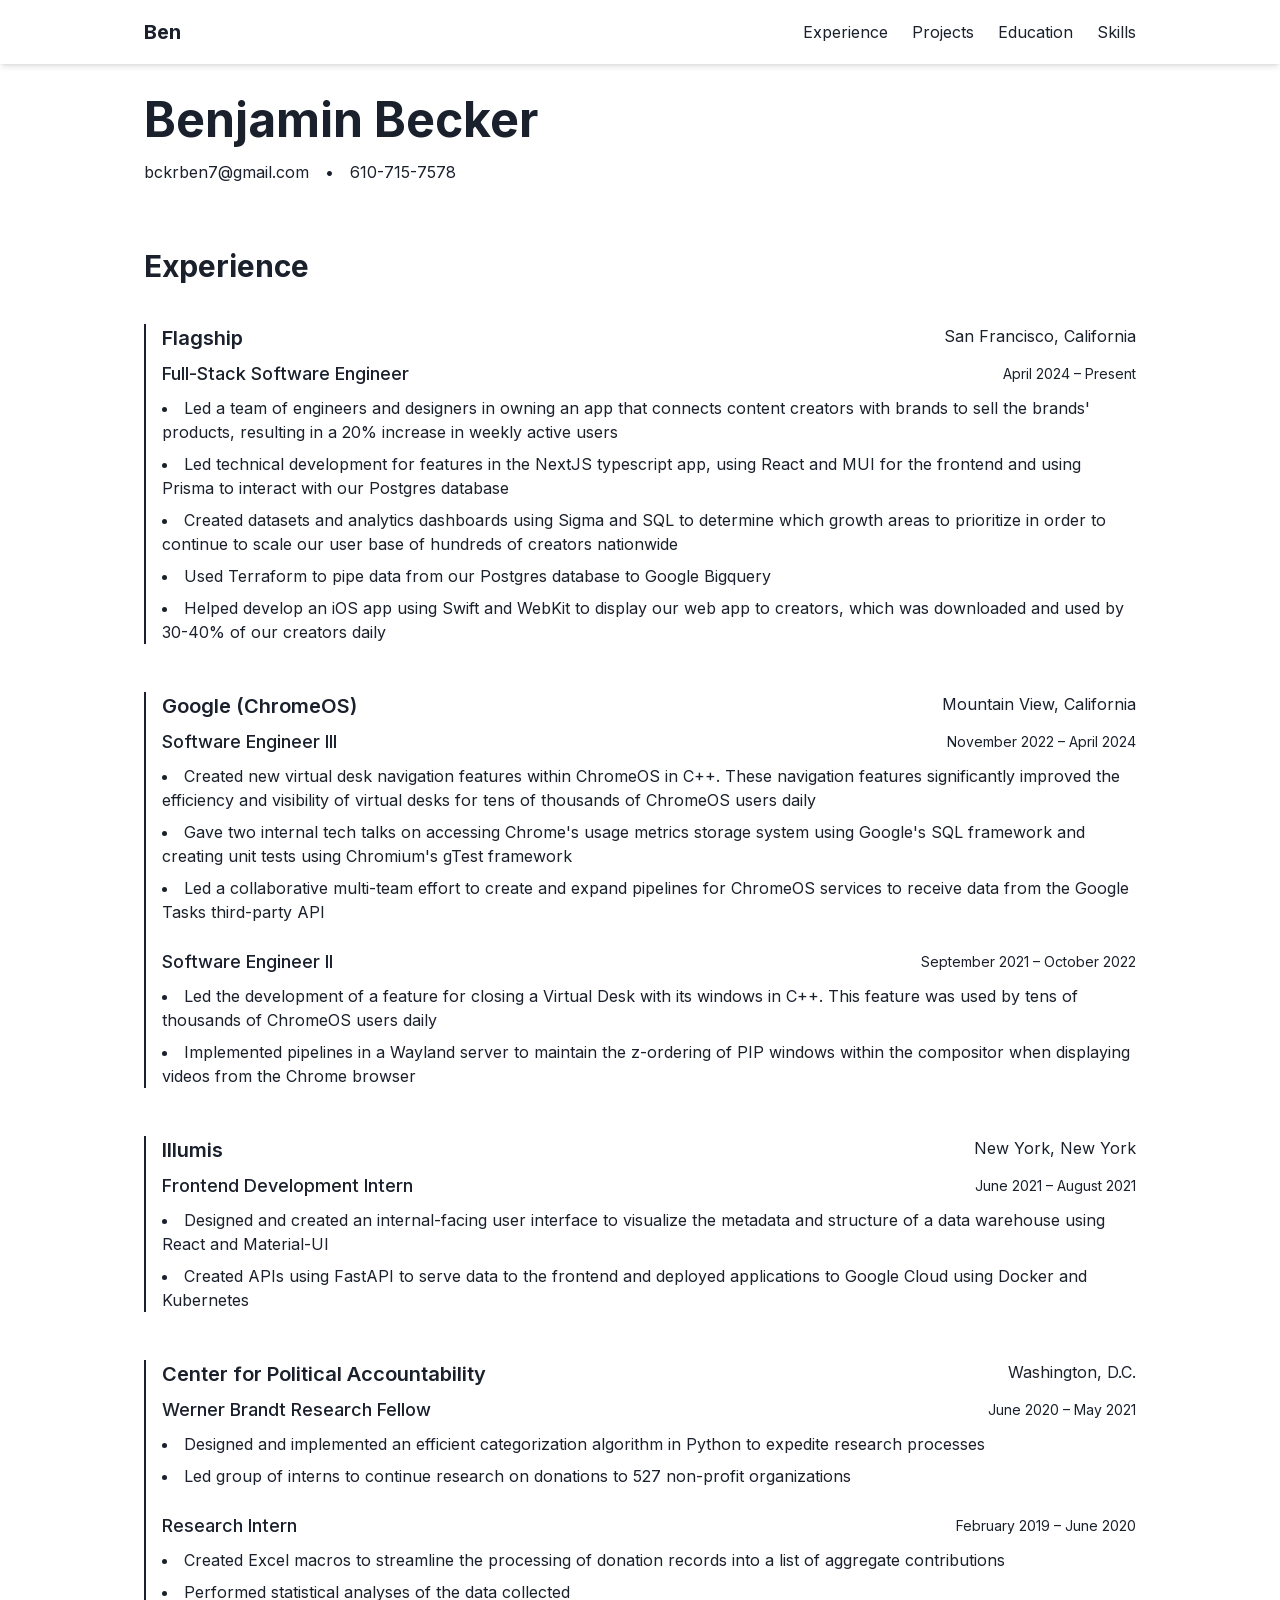
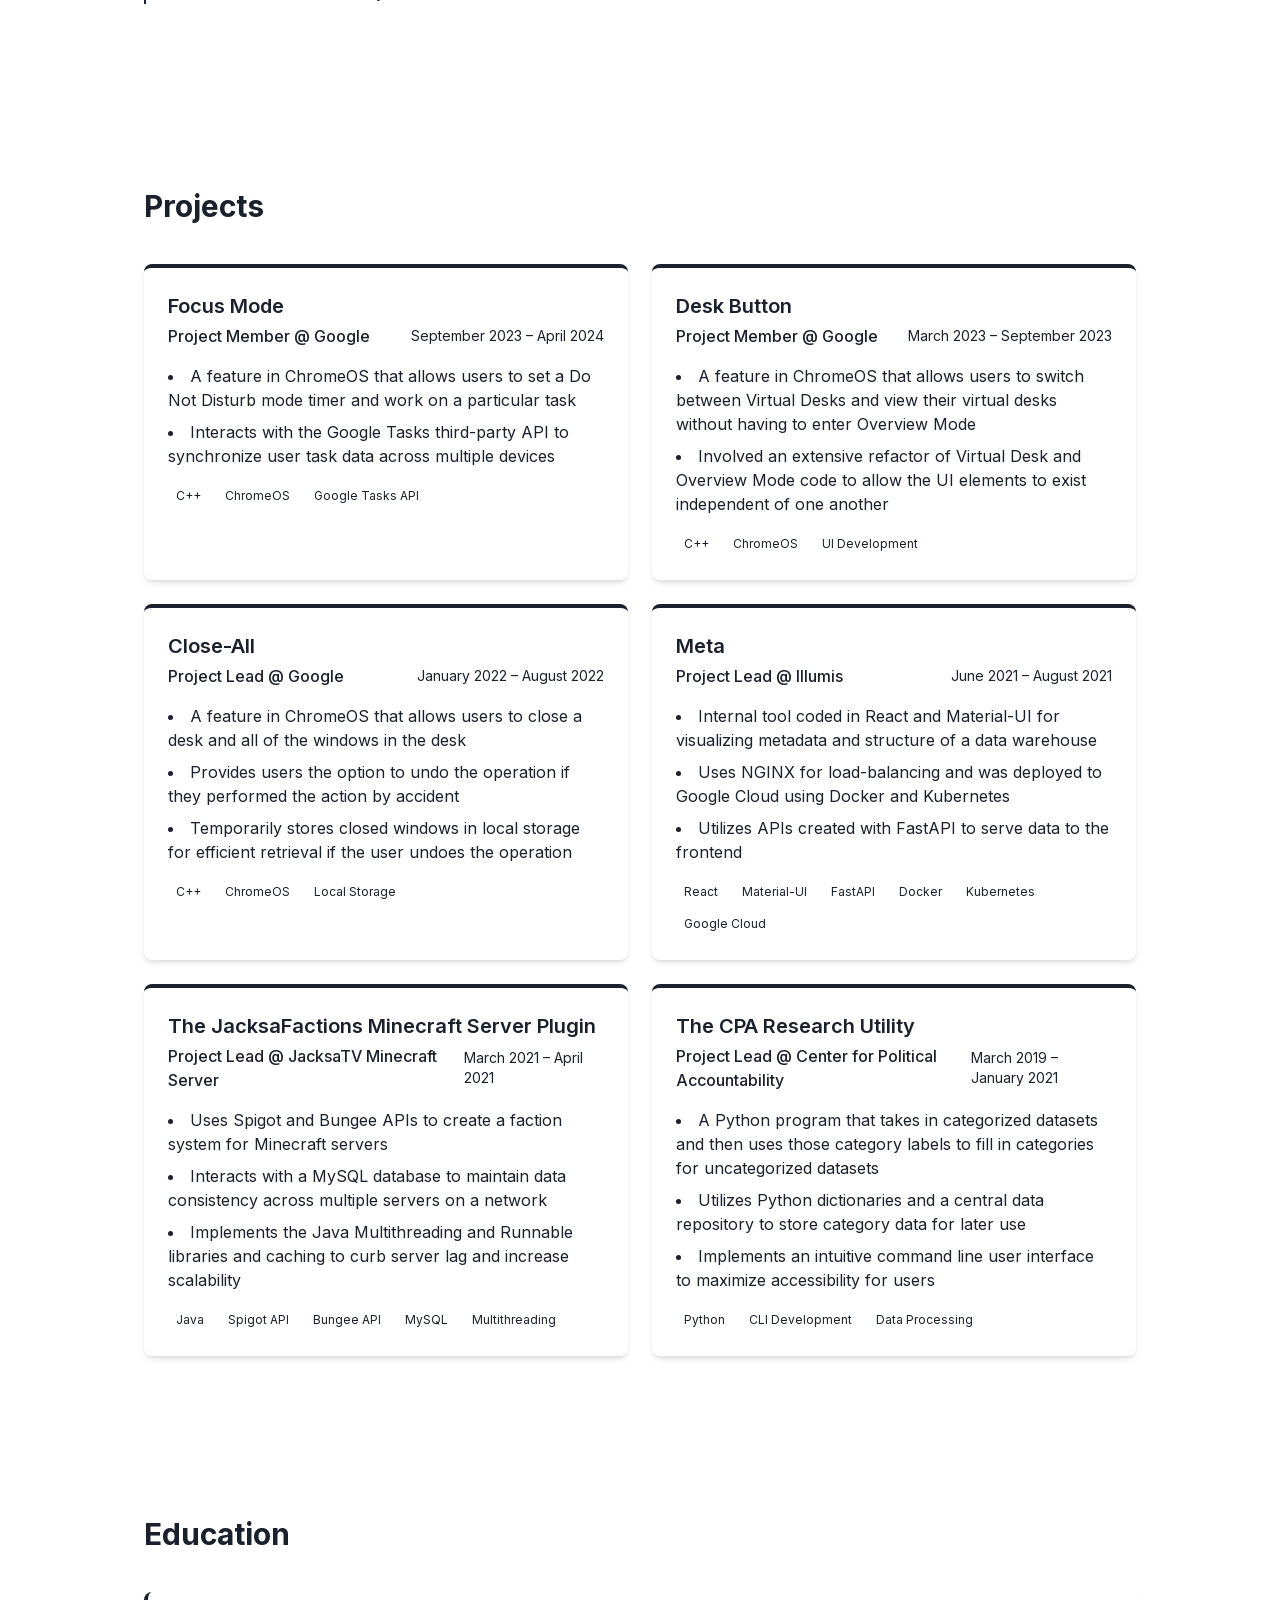
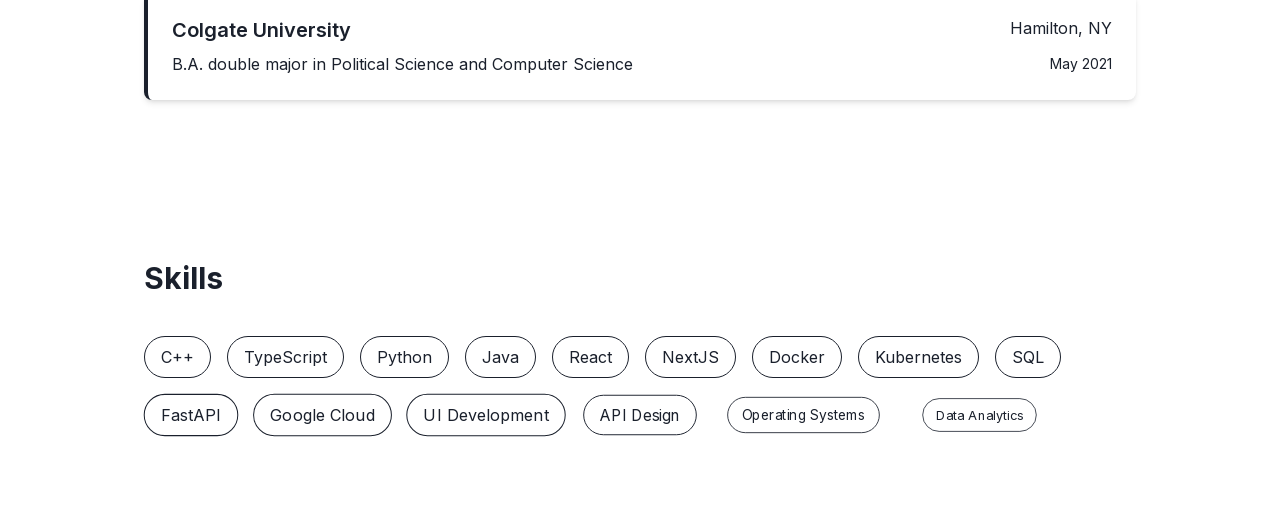
==== commit 8d57ead6: "Updates" ====
--- a/index.html
+++ b/index.html
@@ -1 +1 @@
-<!DOCTYPE html><html lang="en" class="scroll-smooth"><head><meta charSet="utf-8"/><meta name="viewport" content="width=device-width, initial-scale=1"/><link rel="preload" href="/_next/static/media/a34f9d1faa5f3315-s.p.woff2" as="font" crossorigin="" type="font/woff2"/><link rel="stylesheet" href="/_next/static/css/162441bf9d6e75ff.css" data-precedence="next"/><link rel="preload" as="script" fetchPriority="low" href="/_next/static/chunks/webpack-decb145ea5426c4a.js"/><script src="/_next/static/chunks/4bd1b696-0b87df8b05ba031f.js" async=""></script><script src="/_next/static/chunks/684-a1b4c7348c060b59.js" async=""></script><script src="/_next/static/chunks/main-app-e1ab3174d8a6b822.js" async=""></script><script src="/_next/static/chunks/363-6d44aa7e045cbe06.js" async=""></script><script src="/_next/static/chunks/app/page-9ffe047ff8c0af1e.js" async=""></script><meta name="next-size-adjust" content=""/><title>Ben - Software Engineer</title><meta name="description" content="Full-stack software engineer with experience at Flagship and Google"/><link rel="shortcut icon" href="/favicon.ico"/><link rel="icon" href="/favicon.ico" type="image/x-icon" sizes="16x16"/><link rel="icon" href="/favicon.ico" sizes="any"/><link rel="icon" href="/favicon-16.png" sizes="16x16" type="image/png"/><link rel="icon" href="/favicon-32.png" sizes="32x32" type="image/png"/><link rel="icon" href="/favicon.svg" type="image/svg+xml"/><link rel="apple-touch-icon" href="/apple-touch-icon.png"/><script src="/_next/static/chunks/polyfills-42372ed130431b0a.js" noModule=""></script></head><body class="__className_d65c78"><main class="min-h-screen bg-white pt-16"><header class="fixed top-0 left-0 right-0 z-50 bg-white shadow-md"><nav class="max-w-5xl mx-auto px-4 h-16 flex items-center justify-between"><div style="opacity:0;transform:translateX(-20px)"><a class="text-xl font-bold text-primary hover:text-primary-light transition-colors" href="/">Ben</a></div><ul class="flex space-x-6"><li style="opacity:0;transform:translateY(-20px)"><a class="text-text-light hover:text-primary transition-colors" href="#experience">Experience</a></li><li style="opacity:0;transform:translateY(-20px)"><a class="text-text-light hover:text-primary transition-colors" href="#projects">Projects</a></li><li style="opacity:0;transform:translateY(-20px)"><a class="text-text-light hover:text-primary transition-colors" href="#education">Education</a></li><li style="opacity:0;transform:translateY(-20px)"><a class="text-text-light hover:text-primary transition-colors" href="#skills">Skills</a></li></ul></nav></header><section class="py-8 bg-primary/5"><div class="max-w-5xl mx-auto px-4"><h1 class="text-4xl md:text-5xl font-bold text-primary mb-4">Benjamin Becker</h1><div class="flex flex-col md:flex-row gap-4 text-text-light"><a href="mailto:bckrben7@gmail.com" class="hover:text-primary transition-colors">bckrben7@gmail.com</a><span class="hidden md:inline text-text-lighter">•</span><a href="tel:610-715-7578" class="hover:text-primary transition-colors">610-715-7578</a></div></div></section><section id="experience" class="pt-8 pb-20"><div class="max-w-5xl mx-auto px-4"><h2 class="text-3xl font-bold mb-10 text-primary" style="opacity:0;transform:translateY(20px)">Experience</h2><div class="space-y-12"><div class="border-l-2 border-accent pl-4 hover:border-secondary transition-colors" style="opacity:0;transform:translateY(20px)"><div class="flex justify-between items-start mb-2"><h3 class="text-xl font-semibold text-primary">Flagship</h3><span class="text-text-light">San Francisco, California</span></div><div class="mb-6"><div class="flex justify-between items-center mb-2"><h4 class="text-lg font-medium text-primary-light">Full-Stack Software Engineer</h4><span class="text-sm text-text-lighter">April 2024<!-- --> – <!-- -->Present</span></div><ul class="list-disc list-inside space-y-2"><li class="text-text-light hover:text-text transition-colors" style="opacity:0;transform:translateX(-10px)">Led a team of engineers and designers in owning an app that connects content creators with brands to sell the brands&#x27; products, resulting in a 20% increase in weekly active users</li><li class="text-text-light hover:text-text transition-colors" style="opacity:0;transform:translateX(-10px)">Led technical development for features in the NextJS typescript app, using React and MUI for the frontend and using Prisma to interact with our Postgres database</li><li class="text-text-light hover:text-text transition-colors" style="opacity:0;transform:translateX(-10px)">Created datasets and analytics dashboards using Sigma and SQL to determine which growth areas to prioritize in order to continue to scale our user base of hundreds of creators nationwide</li><li class="text-text-light hover:text-text transition-colors" style="opacity:0;transform:translateX(-10px)">Used Terraform to pipe data from our Postgres database to Google Bigquery</li><li class="text-text-light hover:text-text transition-colors" style="opacity:0;transform:translateX(-10px)">Helped develop an iOS app using Swift and WebKit to display our web app to creators, which was downloaded and used by 30-40% of our creators daily</li></ul></div></div><div class="border-l-2 border-accent pl-4 hover:border-secondary transition-colors" style="opacity:0;transform:translateY(20px)"><div class="flex justify-between items-start mb-2"><h3 class="text-xl font-semibold text-primary">Google (ChromeOS)</h3><span class="text-text-light">Mountain View, California</span></div><div class="mb-6"><div class="flex justify-between items-center mb-2"><h4 class="text-lg font-medium text-primary-light">Software Engineer III</h4><span class="text-sm text-text-lighter">November 2022<!-- --> – <!-- -->April 2024</span></div><ul class="list-disc list-inside space-y-2"><li class="text-text-light hover:text-text transition-colors" style="opacity:0;transform:translateX(-10px)">Created new virtual desk navigation features within ChromeOS in C++. These navigation features significantly improved the efficiency and visibility of virtual desks for tens of thousands of ChromeOS users daily</li><li class="text-text-light hover:text-text transition-colors" style="opacity:0;transform:translateX(-10px)">Gave two internal tech talks on accessing Chrome&#x27;s usage metrics storage system using Google&#x27;s SQL framework and creating unit tests using Chromium&#x27;s gTest framework</li><li class="text-text-light hover:text-text transition-colors" style="opacity:0;transform:translateX(-10px)">Led a collaborative multi-team effort to create and expand pipelines for ChromeOS services to receive data from the Google Tasks third-party API</li></ul></div><div class="mb-6"><div class="flex justify-between items-center mb-2"><h4 class="text-lg font-medium text-primary-light">Software Engineer II</h4><span class="text-sm text-text-lighter">September 2021<!-- --> – <!-- -->October 2022</span></div><ul class="list-disc list-inside space-y-2"><li class="text-text-light hover:text-text transition-colors" style="opacity:0;transform:translateX(-10px)">Led the development of a feature for closing a Virtual Desk with its windows in C++. This feature was used by tens of thousands of ChromeOS users daily</li><li class="text-text-light hover:text-text transition-colors" style="opacity:0;transform:translateX(-10px)">Implemented pipelines in a Wayland server to maintain the z-ordering of PIP windows within the compositor when displaying videos from the Chrome browser</li></ul></div></div><div class="border-l-2 border-accent pl-4 hover:border-secondary transition-colors" style="opacity:0;transform:translateY(20px)"><div class="flex justify-between items-start mb-2"><h3 class="text-xl font-semibold text-primary">Illumis</h3><span class="text-text-light">New York, New York</span></div><div class="mb-6"><div class="flex justify-between items-center mb-2"><h4 class="text-lg font-medium text-primary-light">Frontend Development Intern</h4><span class="text-sm text-text-lighter">June 2021<!-- --> – <!-- -->August 2021</span></div><ul class="list-disc list-inside space-y-2"><li class="text-text-light hover:text-text transition-colors" style="opacity:0;transform:translateX(-10px)">Designed and created an internal-facing user interface to visualize the metadata and structure of a data warehouse using React and Material-UI</li><li class="text-text-light hover:text-text transition-colors" style="opacity:0;transform:translateX(-10px)">Created APIs using FastAPI to serve data to the frontend and deployed applications to Google Cloud using Docker and Kubernetes</li></ul></div></div><div class="border-l-2 border-accent pl-4 hover:border-secondary transition-colors" style="opacity:0;transform:translateY(20px)"><div class="flex justify-between items-start mb-2"><h3 class="text-xl font-semibold text-primary">Center for Political Accountability</h3><span class="text-text-light">Washington, D.C.</span></div><div class="mb-6"><div class="flex justify-between items-center mb-2"><h4 class="text-lg font-medium text-primary-light">Werner Brandt Research Fellow</h4><span class="text-sm text-text-lighter">June 2020<!-- --> – <!-- -->May 2021</span></div><ul class="list-disc list-inside space-y-2"><li class="text-text-light hover:text-text transition-colors" style="opacity:0;transform:translateX(-10px)">Designed and implemented an efficient categorization algorithm in Python to expedite research processes</li><li class="text-text-light hover:text-text transition-colors" style="opacity:0;transform:translateX(-10px)">Led group of interns to continue research on donations to 527 non-profit organizations</li></ul></div><div class="mb-6"><div class="flex justify-between items-center mb-2"><h4 class="text-lg font-medium text-primary-light">Research Intern</h4><span class="text-sm text-text-lighter">February 2019<!-- --> – <!-- -->June 2020</span></div><ul class="list-disc list-inside space-y-2"><li class="text-text-light hover:text-text transition-colors" style="opacity:0;transform:translateX(-10px)">Created Excel macros to streamline the processing of donation records into a list of aggregate contributions</li><li class="text-text-light hover:text-text transition-colors" style="opacity:0;transform:translateX(-10px)">Performed statistical analyses of the data collected</li></ul></div></div></div></div></section><section id="projects" class="py-20 bg-primary/5"><div class="max-w-5xl mx-auto px-4"><h2 class="text-3xl font-bold mb-10 text-primary" style="opacity:0;transform:translateY(20px)">Projects</h2><div class="grid grid-cols-1 md:grid-cols-2 gap-6"><div class="bg-white p-6 rounded-lg shadow-md border-t-4 border-accent hover:border-secondary transition-colors" style="opacity:0;transform:translateY(20px)"><div class="mb-4"><h3 class="text-xl font-semibold text-primary mb-1">Focus Mode</h3><div class="flex justify-between items-center mb-2"><span class="text-primary-light font-medium">Project Member<!-- --> @ <!-- -->Google</span><span class="text-sm text-text-lighter">September 2023 – April 2024</span></div></div><ul class="list-disc list-inside space-y-2 mb-4"><li class="text-text-light" style="opacity:0;transform:translateX(-10px)">A feature in ChromeOS that allows users to set a Do Not Disturb mode timer and work on a particular task</li><li class="text-text-light" style="opacity:0;transform:translateX(-10px)">Interacts with the Google Tasks third-party API to synchronize user task data across multiple devices</li></ul><div class="flex flex-wrap gap-2"><span class="text-xs bg-secondary/10 text-secondary px-2 py-1 rounded-full">C++</span><span class="text-xs bg-secondary/10 text-secondary px-2 py-1 rounded-full">ChromeOS</span><span class="text-xs bg-secondary/10 text-secondary px-2 py-1 rounded-full">Google Tasks API</span></div></div><div class="bg-white p-6 rounded-lg shadow-md border-t-4 border-accent hover:border-secondary transition-colors" style="opacity:0;transform:translateY(20px)"><div class="mb-4"><h3 class="text-xl font-semibold text-primary mb-1">Desk Button</h3><div class="flex justify-between items-center mb-2"><span class="text-primary-light font-medium">Project Member<!-- --> @ <!-- -->Google</span><span class="text-sm text-text-lighter">March 2023 – September 2023</span></div></div><ul class="list-disc list-inside space-y-2 mb-4"><li class="text-text-light" style="opacity:0;transform:translateX(-10px)">A feature in ChromeOS that allows users to switch between Virtual Desks and view their virtual desks without having to enter Overview Mode</li><li class="text-text-light" style="opacity:0;transform:translateX(-10px)">Involved an extensive refactor of Virtual Desk and Overview Mode code to allow the UI elements to exist independent of one another</li></ul><div class="flex flex-wrap gap-2"><span class="text-xs bg-secondary/10 text-secondary px-2 py-1 rounded-full">C++</span><span class="text-xs bg-secondary/10 text-secondary px-2 py-1 rounded-full">ChromeOS</span><span class="text-xs bg-secondary/10 text-secondary px-2 py-1 rounded-full">UI Development</span></div></div><div class="bg-white p-6 rounded-lg shadow-md border-t-4 border-accent hover:border-secondary transition-colors" style="opacity:0;transform:translateY(20px)"><div class="mb-4"><h3 class="text-xl font-semibold text-primary mb-1">Close-All</h3><div class="flex justify-between items-center mb-2"><span class="text-primary-light font-medium">Project Lead<!-- --> @ <!-- -->Google</span><span class="text-sm text-text-lighter">January 2022 – August 2022</span></div></div><ul class="list-disc list-inside space-y-2 mb-4"><li class="text-text-light" style="opacity:0;transform:translateX(-10px)">A feature in ChromeOS that allows users to close a desk and all of the windows in the desk</li><li class="text-text-light" style="opacity:0;transform:translateX(-10px)">Provides users the option to undo the operation if they performed the action by accident</li><li class="text-text-light" style="opacity:0;transform:translateX(-10px)">Temporarily stores closed windows in local storage for efficient retrieval if the user undoes the operation</li></ul><div class="flex flex-wrap gap-2"><span class="text-xs bg-secondary/10 text-secondary px-2 py-1 rounded-full">C++</span><span class="text-xs bg-secondary/10 text-secondary px-2 py-1 rounded-full">ChromeOS</span><span class="text-xs bg-secondary/10 text-secondary px-2 py-1 rounded-full">Local Storage</span></div></div><div class="bg-white p-6 rounded-lg shadow-md border-t-4 border-accent hover:border-secondary transition-colors" style="opacity:0;transform:translateY(20px)"><div class="mb-4"><h3 class="text-xl font-semibold text-primary mb-1">Meta</h3><div class="flex justify-between items-center mb-2"><span class="text-primary-light font-medium">Project Lead<!-- --> @ <!-- -->Illumis</span><span class="text-sm text-text-lighter">June 2021 – August 2021</span></div></div><ul class="list-disc list-inside space-y-2 mb-4"><li class="text-text-light" style="opacity:0;transform:translateX(-10px)">Internal tool coded in React and Material-UI for visualizing metadata and structure of a data warehouse</li><li class="text-text-light" style="opacity:0;transform:translateX(-10px)">Uses NGINX for load-balancing and was deployed to Google Cloud using Docker and Kubernetes</li><li class="text-text-light" style="opacity:0;transform:translateX(-10px)">Utilizes APIs created with FastAPI to serve data to the frontend</li></ul><div class="flex flex-wrap gap-2"><span class="text-xs bg-secondary/10 text-secondary px-2 py-1 rounded-full">React</span><span class="text-xs bg-secondary/10 text-secondary px-2 py-1 rounded-full">Material-UI</span><span class="text-xs bg-secondary/10 text-secondary px-2 py-1 rounded-full">FastAPI</span><span class="text-xs bg-secondary/10 text-secondary px-2 py-1 rounded-full">Docker</span><span class="text-xs bg-secondary/10 text-secondary px-2 py-1 rounded-full">Kubernetes</span><span class="text-xs bg-secondary/10 text-secondary px-2 py-1 rounded-full">Google Cloud</span></div></div><div class="bg-white p-6 rounded-lg shadow-md border-t-4 border-accent hover:border-secondary transition-colors" style="opacity:0;transform:translateY(20px)"><div class="mb-4"><h3 class="text-xl font-semibold text-primary mb-1">The JacksaFactions Minecraft Server Plugin</h3><div class="flex justify-between items-center mb-2"><span class="text-primary-light font-medium">Project Lead<!-- --> @ <!-- -->JacksaTV Minecraft Server</span><span class="text-sm text-text-lighter">March 2021 – April 2021</span></div></div><ul class="list-disc list-inside space-y-2 mb-4"><li class="text-text-light" style="opacity:0;transform:translateX(-10px)">Uses Spigot and Bungee APIs to create a faction system for Minecraft servers</li><li class="text-text-light" style="opacity:0;transform:translateX(-10px)">Interacts with a MySQL database to maintain data consistency across multiple servers on a network</li><li class="text-text-light" style="opacity:0;transform:translateX(-10px)">Implements the Java Multithreading and Runnable libraries and caching to curb server lag and increase scalability</li></ul><div class="flex flex-wrap gap-2"><span class="text-xs bg-secondary/10 text-secondary px-2 py-1 rounded-full">Java</span><span class="text-xs bg-secondary/10 text-secondary px-2 py-1 rounded-full">Spigot API</span><span class="text-xs bg-secondary/10 text-secondary px-2 py-1 rounded-full">Bungee API</span><span class="text-xs bg-secondary/10 text-secondary px-2 py-1 rounded-full">MySQL</span><span class="text-xs bg-secondary/10 text-secondary px-2 py-1 rounded-full">Multithreading</span></div></div><div class="bg-white p-6 rounded-lg shadow-md border-t-4 border-accent hover:border-secondary transition-colors" style="opacity:0;transform:translateY(20px)"><div class="mb-4"><h3 class="text-xl font-semibold text-primary mb-1">The CPA Research Utility</h3><div class="flex justify-between items-center mb-2"><span class="text-primary-light font-medium">Project Lead<!-- --> @ <!-- -->Center for Political Accountability</span><span class="text-sm text-text-lighter">March 2019 – January 2021</span></div></div><ul class="list-disc list-inside space-y-2 mb-4"><li class="text-text-light" style="opacity:0;transform:translateX(-10px)">A Python program that takes in categorized datasets and then uses those category labels to fill in categories for uncategorized datasets</li><li class="text-text-light" style="opacity:0;transform:translateX(-10px)">Utilizes Python dictionaries and a central data repository to store category data for later use</li><li class="text-text-light" style="opacity:0;transform:translateX(-10px)">Implements an intuitive command line user interface to maximize accessibility for users</li></ul><div class="flex flex-wrap gap-2"><span class="text-xs bg-secondary/10 text-secondary px-2 py-1 rounded-full">Python</span><span class="text-xs bg-secondary/10 text-secondary px-2 py-1 rounded-full">CLI Development</span><span class="text-xs bg-secondary/10 text-secondary px-2 py-1 rounded-full">Data Processing</span></div></div></div></div></section><section id="education" class="py-20 bg-primary/5"><div class="max-w-5xl mx-auto px-4"><h2 class="text-3xl font-bold mb-10 text-primary" style="opacity:0;transform:translateY(20px)">Education</h2><div class="space-y-8"><div class="bg-white p-6 rounded-lg shadow-md border-l-4 border-secondary hover:border-accent transition-colors" style="opacity:0;transform:translateY(20px)"><div class="flex justify-between items-start mb-2"><h3 class="text-xl font-semibold text-primary">Colgate University</h3><span class="text-text-light">Hamilton, NY</span></div><div class="flex justify-between items-center"><p class="text-primary-light">B.A. double major in Political Science and Computer Science</p><span class="text-sm text-text-lighter">May 2021</span></div></div></div></div></section><section id="skills" class="py-20"><div class="max-w-5xl mx-auto px-4"><h2 class="text-3xl font-bold mb-10 text-primary" style="opacity:0;transform:translateY(20px)">Skills</h2><div class="flex flex-wrap gap-4"><div class="bg-primary/5 px-4 py-2 rounded-full border border-accent/20 hover:border-secondary/50 hover:bg-primary/10 transition-colors" style="opacity:0;transform:scale(0.8)"><span class="text-primary-light">C++</span></div><div class="bg-primary/5 px-4 py-2 rounded-full border border-accent/20 hover:border-secondary/50 hover:bg-primary/10 transition-colors" style="opacity:0;transform:scale(0.8)"><span class="text-primary-light">TypeScript</span></div><div class="bg-primary/5 px-4 py-2 rounded-full border border-accent/20 hover:border-secondary/50 hover:bg-primary/10 transition-colors" style="opacity:0;transform:scale(0.8)"><span class="text-primary-light">Python</span></div><div class="bg-primary/5 px-4 py-2 rounded-full border border-accent/20 hover:border-secondary/50 hover:bg-primary/10 transition-colors" style="opacity:0;transform:scale(0.8)"><span class="text-primary-light">Java</span></div><div class="bg-primary/5 px-4 py-2 rounded-full border border-accent/20 hover:border-secondary/50 hover:bg-primary/10 transition-colors" style="opacity:0;transform:scale(0.8)"><span class="text-primary-light">React</span></div><div class="bg-primary/5 px-4 py-2 rounded-full border border-accent/20 hover:border-secondary/50 hover:bg-primary/10 transition-colors" style="opacity:0;transform:scale(0.8)"><span class="text-primary-light">NextJS</span></div><div class="bg-primary/5 px-4 py-2 rounded-full border border-accent/20 hover:border-secondary/50 hover:bg-primary/10 transition-colors" style="opacity:0;transform:scale(0.8)"><span class="text-primary-light">Docker</span></div><div class="bg-primary/5 px-4 py-2 rounded-full border border-accent/20 hover:border-secondary/50 hover:bg-primary/10 transition-colors" style="opacity:0;transform:scale(0.8)"><span class="text-primary-light">Kubernetes</span></div><div class="bg-primary/5 px-4 py-2 rounded-full border border-accent/20 hover:border-secondary/50 hover:bg-primary/10 transition-colors" style="opacity:0;transform:scale(0.8)"><span class="text-primary-light">SQL</span></div><div class="bg-primary/5 px-4 py-2 rounded-full border border-accent/20 hover:border-secondary/50 hover:bg-primary/10 transition-colors" style="opacity:0;transform:scale(0.8)"><span class="text-primary-light">FastAPI</span></div><div class="bg-primary/5 px-4 py-2 rounded-full border border-accent/20 hover:border-secondary/50 hover:bg-primary/10 transition-colors" style="opacity:0;transform:scale(0.8)"><span class="text-primary-light">Google Cloud</span></div><div class="bg-primary/5 px-4 py-2 rounded-full border border-accent/20 hover:border-secondary/50 hover:bg-primary/10 transition-colors" style="opacity:0;transform:scale(0.8)"><span class="text-primary-light">UI Development</span></div><div class="bg-primary/5 px-4 py-2 rounded-full border border-accent/20 hover:border-secondary/50 hover:bg-primary/10 transition-colors" style="opacity:0;transform:scale(0.8)"><span class="text-primary-light">API Design</span></div><div class="bg-primary/5 px-4 py-2 rounded-full border border-accent/20 hover:border-secondary/50 hover:bg-primary/10 transition-colors" style="opacity:0;transform:scale(0.8)"><span class="text-primary-light">Operating Systems</span></div><div class="bg-primary/5 px-4 py-2 rounded-full border border-accent/20 hover:border-secondary/50 hover:bg-primary/10 transition-colors" style="opacity:0;transform:scale(0.8)"><span class="text-primary-light">Data Analytics</span></div></div></div></section></main><script src="/_next/static/chunks/webpack-decb145ea5426c4a.js" async=""></script><script>(self.__next_f=self.__next_f||[]).push([0])</script><script>self.__next_f.push([1,"1:\"$Sreact.fragment\"\n2:I[7555,[],\"\"]\n3:I[1295,[],\"\"]\n4:I[7262,[\"363\",\"static/chunks/363-6d44aa7e045cbe06.js\",\"974\",\"static/chunks/app/page-9ffe047ff8c0af1e.js\"],\"default\"]\n5:I[9665,[],\"OutletBoundary\"]\n8:I[9665,[],\"ViewportBoundary\"]\na:I[9665,[],\"MetadataBoundary\"]\nc:I[6614,[],\"\"]\n:HL[\"/_next/static/media/a34f9d1faa5f3315-s.p.woff2\",\"font\",{\"crossOrigin\":\"\",\"type\":\"font/woff2\"}]\n:HL[\"/_next/static/css/162441bf9d6e75ff.css\",\"style\"]\n"])</script><script>self.__next_f.push([1,"0:{\"P\":null,\"b\":\"__6DuvrUZ0fZzrqvhrcTg\",\"p\":\"\",\"c\":[\"\",\"\"],\"i\":false,\"f\":[[[\"\",{\"children\":[\"__PAGE__\",{}]},\"$undefined\",\"$undefined\",true],[\"\",[\"$\",\"$1\",\"c\",{\"children\":[[[\"$\",\"link\",\"0\",{\"rel\":\"stylesheet\",\"href\":\"/_next/static/css/162441bf9d6e75ff.css\",\"precedence\":\"next\",\"crossOrigin\":\"$undefined\",\"nonce\":\"$undefined\"}]],[\"$\",\"html\",null,{\"lang\":\"en\",\"className\":\"scroll-smooth\",\"children\":[\"$\",\"body\",null,{\"className\":\"__className_d65c78\",\"children\":[\"$\",\"$L2\",null,{\"parallelRouterKey\":\"children\",\"error\":\"$undefined\",\"errorStyles\":\"$undefined\",\"errorScripts\":\"$undefined\",\"template\":[\"$\",\"$L3\",null,{}],\"templateStyles\":\"$undefined\",\"templateScripts\":\"$undefined\",\"notFound\":[[[\"$\",\"title\",null,{\"children\":\"404: This page could not be found.\"}],[\"$\",\"div\",null,{\"style\":{\"fontFamily\":\"system-ui,\\\"Segoe UI\\\",Roboto,Helvetica,Arial,sans-serif,\\\"Apple Color Emoji\\\",\\\"Segoe UI Emoji\\\"\",\"height\":\"100vh\",\"textAlign\":\"center\",\"display\":\"flex\",\"flexDirection\":\"column\",\"alignItems\":\"center\",\"justifyContent\":\"center\"},\"children\":[\"$\",\"div\",null,{\"children\":[[\"$\",\"style\",null,{\"dangerouslySetInnerHTML\":{\"__html\":\"body{color:#000;background:#fff;margin:0}.next-error-h1{border-right:1px solid rgba(0,0,0,.3)}@media (prefers-color-scheme:dark){body{color:#fff;background:#000}.next-error-h1{border-right:1px solid rgba(255,255,255,.3)}}\"}}],[\"$\",\"h1\",null,{\"className\":\"next-error-h1\",\"style\":{\"display\":\"inline-block\",\"margin\":\"0 20px 0 0\",\"padding\":\"0 23px 0 0\",\"fontSize\":24,\"fontWeight\":500,\"verticalAlign\":\"top\",\"lineHeight\":\"49px\"},\"children\":404}],[\"$\",\"div\",null,{\"style\":{\"display\":\"inline-block\"},\"children\":[\"$\",\"h2\",null,{\"style\":{\"fontSize\":14,\"fontWeight\":400,\"lineHeight\":\"49px\",\"margin\":0},\"children\":\"This page could not be found.\"}]}]]}]}]],[]],\"forbidden\":\"$undefined\",\"unauthorized\":\"$undefined\"}]}]}]]}],{\"children\":[\"__PAGE__\",[\"$\",\"$1\",\"c\",{\"children\":[[\"$\",\"$L4\",null,{\"experiences\":[{\"company\":\"Flagship\",\"location\":\"San Francisco, California\",\"positions\":[{\"title\":\"Full-Stack Software Engineer\",\"startDate\":\"April 2024\",\"endDate\":\"Present\",\"achievements\":[\"Led a team of engineers and designers in owning an app that connects content creators with brands to sell the brands' products, resulting in a 20% increase in weekly active users\",\"Led technical development for features in the NextJS typescript app, using React and MUI for the frontend and using Prisma to interact with our Postgres database\",\"Created datasets and analytics dashboards using Sigma and SQL to determine which growth areas to prioritize in order to continue to scale our user base of hundreds of creators nationwide\",\"Used Terraform to pipe data from our Postgres database to Google Bigquery\",\"Helped develop an iOS app using Swift and WebKit to display our web app to creators, which was downloaded and used by 30-40% of our creators daily\"]}]},{\"company\":\"Google (ChromeOS)\",\"location\":\"Mountain View, California\",\"positions\":[{\"title\":\"Software Engineer III\",\"startDate\":\"November 2022\",\"endDate\":\"April 2024\",\"achievements\":[\"Created new virtual desk navigation features within ChromeOS in C++. These navigation features significantly improved the efficiency and visibility of virtual desks for tens of thousands of ChromeOS users daily\",\"Gave two internal tech talks on accessing Chrome's usage metrics storage system using Google's SQL framework and creating unit tests using Chromium's gTest framework\",\"Led a collaborative multi-team effort to create and expand pipelines for ChromeOS services to receive data from the Google Tasks third-party API\"],\"relatedProjects\":[\"Focus Mode\",\"Desk Button\"]},{\"title\":\"Software Engineer II\",\"startDate\":\"September 2021\",\"endDate\":\"October 2022\",\"achievements\":[\"Led the development of a feature for closing a Virtual Desk with its windows in C++. This feature was used by tens of thousands of ChromeOS users daily\",\"Implemented pipelines in a Wayland server to maintain the z-ordering of PIP windows within the compositor when displaying videos from the Chrome browser\"],\"relatedProjects\":[\"Close-All\"]}]},{\"company\":\"Illumis\",\"location\":\"New York, New York\",\"positions\":[{\"title\":\"Frontend Development Intern\",\"startDate\":\"June 2021\",\"endDate\":\"August 2021\",\"achievements\":[\"Designed and created an internal-facing user interface to visualize the metadata and structure of a data warehouse using React and Material-UI\",\"Created APIs using FastAPI to serve data to the frontend and deployed applications to Google Cloud using Docker and Kubernetes\"],\"relatedProjects\":[\"Meta\"]}]},{\"company\":\"Center for Political Accountability\",\"location\":\"Washington, D.C.\",\"positions\":[{\"title\":\"Werner Brandt Research Fellow\",\"startDate\":\"June 2020\",\"endDate\":\"May 2021\",\"achievements\":[\"Designed and implemented an efficient categorization algorithm in Python to expedite research processes\",\"Led group of interns to continue research on donations to 527 non-profit organizations\"],\"relatedProjects\":[\"The CPA Research Utility\"]},{\"title\":\"Research Intern\",\"startDate\":\"February 2019\",\"endDate\":\"June 2020\",\"achievements\":[\"Created Excel macros to streamline the processing of donation records into a list of aggregate contributions\",\"Performed statistical analyses of the data collected\"]}]}],\"projects\":[{\"name\":\"Focus Mode\",\"role\":\"Project Member\",\"organization\":\"Google\",\"date\":\"September 2023 – April 2024\",\"description\":[\"A feature in ChromeOS that allows users to set a Do Not Disturb mode timer and work on a particular task\",\"Interacts with the Google Tasks third-party API to synchronize user task data across multiple devices\"],\"technologies\":[\"C++\",\"ChromeOS\",\"Google Tasks API\"]},{\"name\":\"Desk Button\",\"role\":\"Project Member\",\"organization\":\"Google\",\"date\":\"March 2023 – September 2023\",\"description\":[\"A feature in ChromeOS that allows users to switch between Virtual Desks and view their virtual desks without having to enter Overview Mode\",\"Involved an extensive refactor of Virtual Desk and Overview Mode code to allow the UI elements to exist independent of one another\"],\"technologies\":[\"C++\",\"ChromeOS\",\"UI Development\"]},{\"name\":\"Close-All\",\"role\":\"Project Lead\",\"organization\":\"Google\",\"date\":\"January 2022 – August 2022\",\"description\":[\"A feature in ChromeOS that allows users to close a desk and all of the windows in the desk\",\"Provides users the option to undo the operation if they performed the action by accident\",\"Temporarily stores closed windows in local storage for efficient retrieval if the user undoes the operation\"],\"technologies\":[\"C++\",\"ChromeOS\",\"Local Storage\"]},{\"name\":\"Meta\",\"role\":\"Project Lead\",\"organization\":\"Illumis\",\"date\":\"June 2021 – August 2021\",\"description\":[\"Internal tool coded in React and Material-UI for visualizing metadata and structure of a data warehouse\",\"Uses NGINX for load-balancing and was deployed to Google Cloud using Docker and Kubernetes\",\"Utilizes APIs created with FastAPI to serve data to the frontend\"],\"technologies\":[\"React\",\"Material-UI\",\"FastAPI\",\"Docker\",\"Kubernetes\",\"Google Cloud\"]},{\"name\":\"The JacksaFactions Minecraft Server Plugin\",\"role\":\"Project Lead\",\"organization\":\"JacksaTV Minecraft Server\",\"date\":\"March 2021 – April 2021\",\"description\":[\"Uses Spigot and Bungee APIs to create a faction system for Minecraft servers\",\"Interacts with a MySQL database to maintain data consistency across multiple servers on a network\",\"Implements the Java Multithreading and Runnable libraries and caching to curb server lag and increase scalability\"],\"technologies\":[\"Java\",\"Spigot API\",\"Bungee API\",\"MySQL\",\"Multithreading\"]},{\"name\":\"The CPA Research Utility\",\"role\":\"Project Lead\",\"organization\":\"Center for Political Accountability\",\"date\":\"March 2019 – January 2021\",\"description\":[\"A Python program that takes in categorized datasets and then uses those category labels to fill in categories for uncategorized datasets\",\"Utilizes Python dictionaries and a central data repository to store category data for later use\",\"Implements an intuitive command line user interface to maximize accessibility for users\"],\"technologies\":[\"Python\",\"CLI Development\",\"Data Processing\"]}],\"education\":[{\"school\":\"Colgate University\",\"location\":\"Hamilton, NY\",\"degree\":\"B.A. double major in Political Science and Computer Science\",\"graduationDate\":\"May 2021\",\"gpa\":\"3.42\"}],\"skills\":[\"C++\",\"TypeScript\",\"Python\",\"Java\",\"React\",\"NextJS\",\"Docker\",\"Kubernetes\",\"SQL\",\"FastAPI\",\"Google Cloud\",\"UI Development\",\"API Design\",\"Operating Systems\",\"Data Analytics\"]}],\"$undefined\",null,[\"$\",\"$L5\",null,{\"children\":[\"$L6\",\"$L7\",null]}]]}],{},null,false]},null,false],[\"$\",\"$1\",\"h\",{\"children\":[null,[\"$\",\"$1\",\"DMfM9ZaFv0lTlkO9rt8DO\",{\"children\":[[\"$\",\"$L8\",null,{\"children\":\"$L9\"}],[\"$\",\"meta\",null,{\"name\":\"next-size-adjust\",\"content\":\"\"}]]}],[\"$\",\"$La\",null,{\"children\":\"$Lb\"}]]}],false]],\"m\":\"$undefined\",\"G\":[\"$c\",\"$undefined\"],\"s\":false,\"S\":true}\n"])</script><script>self.__next_f.push([1,"9:[[\"$\",\"meta\",\"0\",{\"charSet\":\"utf-8\"}],[\"$\",\"meta\",\"1\",{\"name\":\"viewport\",\"content\":\"width=device-width, initial-scale=1\"}]]\n6:null\n"])</script><script>self.__next_f.push([1,"7:null\nb:[[\"$\",\"title\",\"0\",{\"children\":\"Ben - Software Engineer\"}],[\"$\",\"meta\",\"1\",{\"name\":\"description\",\"content\":\"Full-stack software engineer with experience at Flagship and Google\"}],[\"$\",\"link\",\"2\",{\"rel\":\"shortcut icon\",\"href\":\"/favicon.ico\"}],[\"$\",\"link\",\"3\",{\"rel\":\"icon\",\"href\":\"/favicon.ico\",\"type\":\"image/x-icon\",\"sizes\":\"16x16\"}],[\"$\",\"link\",\"4\",{\"rel\":\"icon\",\"href\":\"/favicon.ico\",\"sizes\":\"any\"}],[\"$\",\"link\",\"5\",{\"rel\":\"icon\",\"href\":\"/favicon-16.png\",\"sizes\":\"16x16\",\"type\":\"image/png\"}],[\"$\",\"link\",\"6\",{\"rel\":\"icon\",\"href\":\"/favicon-32.png\",\"sizes\":\"32x32\",\"type\":\"image/png\"}],[\"$\",\"link\",\"7\",{\"rel\":\"icon\",\"href\":\"/favicon.svg\",\"type\":\"image/svg+xml\"}],[\"$\",\"link\",\"8\",{\"rel\":\"apple-touch-icon\",\"href\":\"/apple-touch-icon.png\"}]]\n"])</script></body></html>+<!DOCTYPE html><html lang="en" class="scroll-smooth"><head><meta charSet="utf-8"/><meta name="viewport" content="width=device-width, initial-scale=1"/><link rel="preload" href="/_next/static/media/a34f9d1faa5f3315-s.p.woff2" as="font" crossorigin="" type="font/woff2"/><link rel="stylesheet" href="/_next/static/css/162441bf9d6e75ff.css" data-precedence="next"/><link rel="preload" as="script" fetchPriority="low" href="/_next/static/chunks/webpack-decb145ea5426c4a.js"/><script src="/_next/static/chunks/4bd1b696-0b87df8b05ba031f.js" async=""></script><script src="/_next/static/chunks/684-a1b4c7348c060b59.js" async=""></script><script src="/_next/static/chunks/main-app-e1ab3174d8a6b822.js" async=""></script><script src="/_next/static/chunks/363-6d44aa7e045cbe06.js" async=""></script><script src="/_next/static/chunks/app/page-9ffe047ff8c0af1e.js" async=""></script><meta name="next-size-adjust" content=""/><title>Ben - Software Engineer</title><meta name="description" content="Full-stack software engineer with experience at Flagship and Google"/><link rel="shortcut icon" href="/favicon.ico"/><link rel="icon" href="/favicon.ico" type="image/x-icon" sizes="16x16"/><link rel="icon" href="/favicon.ico" sizes="any"/><link rel="icon" href="/favicon-16.png" sizes="16x16" type="image/png"/><link rel="icon" href="/favicon-32.png" sizes="32x32" type="image/png"/><link rel="icon" href="/favicon.svg" type="image/svg+xml"/><link rel="apple-touch-icon" href="/apple-touch-icon.png"/><script src="/_next/static/chunks/polyfills-42372ed130431b0a.js" noModule=""></script></head><body class="__className_d65c78"><main class="min-h-screen bg-white pt-16"><header class="fixed top-0 left-0 right-0 z-50 bg-white shadow-md"><nav class="max-w-5xl mx-auto px-4 h-16 flex items-center justify-between"><div style="opacity:0;transform:translateX(-20px)"><a class="text-xl font-bold text-primary hover:text-primary-light transition-colors" href="/">Ben</a></div><ul class="flex space-x-6"><li style="opacity:0;transform:translateY(-20px)"><a class="text-text-light hover:text-primary transition-colors" href="#experience">Experience</a></li><li style="opacity:0;transform:translateY(-20px)"><a class="text-text-light hover:text-primary transition-colors" href="#projects">Projects</a></li><li style="opacity:0;transform:translateY(-20px)"><a class="text-text-light hover:text-primary transition-colors" href="#education">Education</a></li><li style="opacity:0;transform:translateY(-20px)"><a class="text-text-light hover:text-primary transition-colors" href="#skills">Skills</a></li></ul></nav></header><section class="py-8 bg-primary/5"><div class="max-w-5xl mx-auto px-4"><h1 class="text-4xl md:text-5xl font-bold text-primary mb-4">Benjamin Becker</h1><div class="flex flex-col md:flex-row gap-4 text-text-light"><a href="mailto:bckrben7@gmail.com" class="hover:text-primary transition-colors">bckrben7@gmail.com</a><span class="hidden md:inline text-text-lighter">•</span><a href="tel:610-715-7578" class="hover:text-primary transition-colors">610-715-7578</a></div></div></section><section id="experience" class="pt-8 pb-20"><div class="max-w-5xl mx-auto px-4"><h2 class="text-3xl font-bold mb-10 text-primary" style="opacity:0;transform:translateY(20px)">Experience</h2><div class="space-y-12"><div class="border-l-2 border-accent pl-4 hover:border-secondary transition-colors" style="opacity:0;transform:translateY(20px)"><div class="flex justify-between items-start mb-2"><h3 class="text-xl font-semibold text-primary">Flagship</h3><span class="text-text-light">San Francisco, California</span></div><div class="mb-6"><div class="flex justify-between items-center mb-2"><h4 class="text-lg font-medium text-primary-light">Full-Stack Software Engineer</h4><span class="text-sm text-text-lighter">April 2024<!-- --> – <!-- -->Present</span></div><ul class="list-disc list-inside space-y-2"><li class="text-text-light hover:text-text transition-colors" style="opacity:0;transform:translateX(-10px)">Led a team of engineers and designers in owning an app that connects content creators with brands to sell the brands&#x27; products, resulting in a 20% increase in weekly active users</li><li class="text-text-light hover:text-text transition-colors" style="opacity:0;transform:translateX(-10px)">Led technical development for features in the NextJS typescript app, using React and MUI for the frontend and using Prisma to interact with our Postgres database</li><li class="text-text-light hover:text-text transition-colors" style="opacity:0;transform:translateX(-10px)">Created datasets and analytics dashboards using Sigma and SQL to determine which growth areas to prioritize in order to continue to scale our user base of hundreds of creators nationwide</li><li class="text-text-light hover:text-text transition-colors" style="opacity:0;transform:translateX(-10px)">Used Terraform to pipe data from our Postgres database to Google Bigquery</li><li class="text-text-light hover:text-text transition-colors" style="opacity:0;transform:translateX(-10px)">Helped develop an iOS app using Swift and WebKit to display our web app to creators, which was downloaded and used by 30-40% of our creators daily</li></ul></div></div><div class="border-l-2 border-accent pl-4 hover:border-secondary transition-colors" style="opacity:0;transform:translateY(20px)"><div class="flex justify-between items-start mb-2"><h3 class="text-xl font-semibold text-primary">Google (ChromeOS)</h3><span class="text-text-light">Mountain View, California</span></div><div class="mb-6"><div class="flex justify-between items-center mb-2"><h4 class="text-lg font-medium text-primary-light">Software Engineer III</h4><span class="text-sm text-text-lighter">November 2022<!-- --> – <!-- -->April 2024</span></div><ul class="list-disc list-inside space-y-2"><li class="text-text-light hover:text-text transition-colors" style="opacity:0;transform:translateX(-10px)">Created new virtual desk navigation features within ChromeOS in C++. These navigation features significantly improved the efficiency and visibility of virtual desks for tens of thousands of ChromeOS users daily</li><li class="text-text-light hover:text-text transition-colors" style="opacity:0;transform:translateX(-10px)">Gave two internal tech talks on accessing Chrome&#x27;s usage metrics storage system using Google&#x27;s SQL framework and creating unit tests using Chromium&#x27;s gTest framework</li><li class="text-text-light hover:text-text transition-colors" style="opacity:0;transform:translateX(-10px)">Led a collaborative multi-team effort to create and expand pipelines for ChromeOS services to receive data from the Google Tasks third-party API</li></ul></div><div class="mb-6"><div class="flex justify-between items-center mb-2"><h4 class="text-lg font-medium text-primary-light">Software Engineer II</h4><span class="text-sm text-text-lighter">September 2021<!-- --> – <!-- -->October 2022</span></div><ul class="list-disc list-inside space-y-2"><li class="text-text-light hover:text-text transition-colors" style="opacity:0;transform:translateX(-10px)">Led the development of a feature for closing a Virtual Desk with its windows in C++. This feature was used by tens of thousands of ChromeOS users daily</li><li class="text-text-light hover:text-text transition-colors" style="opacity:0;transform:translateX(-10px)">Implemented pipelines in a Wayland server to maintain the z-ordering of PIP windows within the compositor when displaying videos from the Chrome browser</li></ul></div></div><div class="border-l-2 border-accent pl-4 hover:border-secondary transition-colors" style="opacity:0;transform:translateY(20px)"><div class="flex justify-between items-start mb-2"><h3 class="text-xl font-semibold text-primary">Illumis</h3><span class="text-text-light">New York, New York</span></div><div class="mb-6"><div class="flex justify-between items-center mb-2"><h4 class="text-lg font-medium text-primary-light">Frontend Development Intern</h4><span class="text-sm text-text-lighter">June 2021<!-- --> – <!-- -->August 2021</span></div><ul class="list-disc list-inside space-y-2"><li class="text-text-light hover:text-text transition-colors" style="opacity:0;transform:translateX(-10px)">Designed and created an internal-facing user interface to visualize the metadata and structure of a data warehouse using React and Material-UI</li><li class="text-text-light hover:text-text transition-colors" style="opacity:0;transform:translateX(-10px)">Created APIs using FastAPI to serve data to the frontend and deployed applications to Google Cloud using Docker and Kubernetes</li></ul></div></div><div class="border-l-2 border-accent pl-4 hover:border-secondary transition-colors" style="opacity:0;transform:translateY(20px)"><div class="flex justify-between items-start mb-2"><h3 class="text-xl font-semibold text-primary">Center for Political Accountability</h3><span class="text-text-light">Washington, D.C.</span></div><div class="mb-6"><div class="flex justify-between items-center mb-2"><h4 class="text-lg font-medium text-primary-light">Werner Brandt Research Fellow</h4><span class="text-sm text-text-lighter">June 2020<!-- --> – <!-- -->May 2021</span></div><ul class="list-disc list-inside space-y-2"><li class="text-text-light hover:text-text transition-colors" style="opacity:0;transform:translateX(-10px)">Designed and implemented an efficient categorization algorithm in Python to expedite research processes</li><li class="text-text-light hover:text-text transition-colors" style="opacity:0;transform:translateX(-10px)">Led group of interns to continue research on donations to 527 non-profit organizations</li></ul></div><div class="mb-6"><div class="flex justify-between items-center mb-2"><h4 class="text-lg font-medium text-primary-light">Research Intern</h4><span class="text-sm text-text-lighter">February 2019<!-- --> – <!-- -->June 2020</span></div><ul class="list-disc list-inside space-y-2"><li class="text-text-light hover:text-text transition-colors" style="opacity:0;transform:translateX(-10px)">Created Excel macros to streamline the processing of donation records into a list of aggregate contributions</li><li class="text-text-light hover:text-text transition-colors" style="opacity:0;transform:translateX(-10px)">Performed statistical analyses of the data collected</li></ul></div></div></div></div></section><section id="projects" class="py-20 bg-primary/5"><div class="max-w-5xl mx-auto px-4"><h2 class="text-3xl font-bold mb-10 text-primary" style="opacity:0;transform:translateY(20px)">Projects</h2><div class="grid grid-cols-1 md:grid-cols-2 gap-6"><div class="bg-white p-6 rounded-lg shadow-md border-t-4 border-accent hover:border-secondary transition-colors" style="opacity:0;transform:translateY(20px)"><div class="mb-4"><h3 class="text-xl font-semibold text-primary mb-1">Focus Mode</h3><div class="flex justify-between items-center mb-2"><span class="text-primary-light font-medium">Project Member<!-- --> @ <!-- -->Google</span><span class="text-sm text-text-lighter">September 2023 – April 2024</span></div></div><ul class="list-disc list-inside space-y-2 mb-4"><li class="text-text-light" style="opacity:0;transform:translateX(-10px)">A feature in ChromeOS that allows users to set a Do Not Disturb mode timer and work on a particular task</li><li class="text-text-light" style="opacity:0;transform:translateX(-10px)">Interacts with the Google Tasks third-party API to synchronize user task data across multiple devices</li></ul><div class="flex flex-wrap gap-2"><span class="text-xs bg-secondary/10 text-secondary px-2 py-1 rounded-full">C++</span><span class="text-xs bg-secondary/10 text-secondary px-2 py-1 rounded-full">ChromeOS</span><span class="text-xs bg-secondary/10 text-secondary px-2 py-1 rounded-full">Google Tasks API</span></div></div><div class="bg-white p-6 rounded-lg shadow-md border-t-4 border-accent hover:border-secondary transition-colors" style="opacity:0;transform:translateY(20px)"><div class="mb-4"><h3 class="text-xl font-semibold text-primary mb-1">Desk Button</h3><div class="flex justify-between items-center mb-2"><span class="text-primary-light font-medium">Project Member<!-- --> @ <!-- -->Google</span><span class="text-sm text-text-lighter">March 2023 – September 2023</span></div></div><ul class="list-disc list-inside space-y-2 mb-4"><li class="text-text-light" style="opacity:0;transform:translateX(-10px)">A feature in ChromeOS that allows users to switch between Virtual Desks and view their virtual desks without having to enter Overview Mode</li><li class="text-text-light" style="opacity:0;transform:translateX(-10px)">Involved an extensive refactor of Virtual Desk and Overview Mode code to allow the UI elements to exist independent of one another</li></ul><div class="flex flex-wrap gap-2"><span class="text-xs bg-secondary/10 text-secondary px-2 py-1 rounded-full">C++</span><span class="text-xs bg-secondary/10 text-secondary px-2 py-1 rounded-full">ChromeOS</span><span class="text-xs bg-secondary/10 text-secondary px-2 py-1 rounded-full">UI Development</span></div></div><div class="bg-white p-6 rounded-lg shadow-md border-t-4 border-accent hover:border-secondary transition-colors" style="opacity:0;transform:translateY(20px)"><div class="mb-4"><h3 class="text-xl font-semibold text-primary mb-1">Close-All</h3><div class="flex justify-between items-center mb-2"><span class="text-primary-light font-medium">Project Lead<!-- --> @ <!-- -->Google</span><span class="text-sm text-text-lighter">January 2022 – August 2022</span></div></div><ul class="list-disc list-inside space-y-2 mb-4"><li class="text-text-light" style="opacity:0;transform:translateX(-10px)">A feature in ChromeOS that allows users to close a desk and all of the windows in the desk</li><li class="text-text-light" style="opacity:0;transform:translateX(-10px)">Provides users the option to undo the operation if they performed the action by accident</li><li class="text-text-light" style="opacity:0;transform:translateX(-10px)">Temporarily stores closed windows in local storage for efficient retrieval if the user undoes the operation</li></ul><div class="flex flex-wrap gap-2"><span class="text-xs bg-secondary/10 text-secondary px-2 py-1 rounded-full">C++</span><span class="text-xs bg-secondary/10 text-secondary px-2 py-1 rounded-full">ChromeOS</span><span class="text-xs bg-secondary/10 text-secondary px-2 py-1 rounded-full">Local Storage</span></div></div><div class="bg-white p-6 rounded-lg shadow-md border-t-4 border-accent hover:border-secondary transition-colors" style="opacity:0;transform:translateY(20px)"><div class="mb-4"><h3 class="text-xl font-semibold text-primary mb-1">Meta</h3><div class="flex justify-between items-center mb-2"><span class="text-primary-light font-medium">Project Lead<!-- --> @ <!-- -->Illumis</span><span class="text-sm text-text-lighter">June 2021 – August 2021</span></div></div><ul class="list-disc list-inside space-y-2 mb-4"><li class="text-text-light" style="opacity:0;transform:translateX(-10px)">Internal tool coded in React and Material-UI for visualizing metadata and structure of a data warehouse</li><li class="text-text-light" style="opacity:0;transform:translateX(-10px)">Uses NGINX for load-balancing and was deployed to Google Cloud using Docker and Kubernetes</li><li class="text-text-light" style="opacity:0;transform:translateX(-10px)">Utilizes APIs created with FastAPI to serve data to the frontend</li></ul><div class="flex flex-wrap gap-2"><span class="text-xs bg-secondary/10 text-secondary px-2 py-1 rounded-full">React</span><span class="text-xs bg-secondary/10 text-secondary px-2 py-1 rounded-full">Material-UI</span><span class="text-xs bg-secondary/10 text-secondary px-2 py-1 rounded-full">FastAPI</span><span class="text-xs bg-secondary/10 text-secondary px-2 py-1 rounded-full">Docker</span><span class="text-xs bg-secondary/10 text-secondary px-2 py-1 rounded-full">Kubernetes</span><span class="text-xs bg-secondary/10 text-secondary px-2 py-1 rounded-full">Google Cloud</span></div></div><div class="bg-white p-6 rounded-lg shadow-md border-t-4 border-accent hover:border-secondary transition-colors" style="opacity:0;transform:translateY(20px)"><div class="mb-4"><h3 class="text-xl font-semibold text-primary mb-1">The JacksaFactions Minecraft Server Plugin</h3><div class="flex justify-between items-center mb-2"><span class="text-primary-light font-medium">Project Lead<!-- --> @ <!-- -->JacksaTV Minecraft Server</span><span class="text-sm text-text-lighter">March 2021 – April 2021</span></div></div><ul class="list-disc list-inside space-y-2 mb-4"><li class="text-text-light" style="opacity:0;transform:translateX(-10px)">Uses Spigot and Bungee APIs to create a faction system for Minecraft servers</li><li class="text-text-light" style="opacity:0;transform:translateX(-10px)">Interacts with a MySQL database to maintain data consistency across multiple servers on a network</li><li class="text-text-light" style="opacity:0;transform:translateX(-10px)">Implements the Java Multithreading and Runnable libraries and caching to curb server lag and increase scalability</li></ul><div class="flex flex-wrap gap-2"><span class="text-xs bg-secondary/10 text-secondary px-2 py-1 rounded-full">Java</span><span class="text-xs bg-secondary/10 text-secondary px-2 py-1 rounded-full">Spigot API</span><span class="text-xs bg-secondary/10 text-secondary px-2 py-1 rounded-full">Bungee API</span><span class="text-xs bg-secondary/10 text-secondary px-2 py-1 rounded-full">MySQL</span><span class="text-xs bg-secondary/10 text-secondary px-2 py-1 rounded-full">Multithreading</span></div></div><div class="bg-white p-6 rounded-lg shadow-md border-t-4 border-accent hover:border-secondary transition-colors" style="opacity:0;transform:translateY(20px)"><div class="mb-4"><h3 class="text-xl font-semibold text-primary mb-1">The CPA Research Utility</h3><div class="flex justify-between items-center mb-2"><span class="text-primary-light font-medium">Project Lead<!-- --> @ <!-- -->Center for Political Accountability</span><span class="text-sm text-text-lighter">March 2019 – January 2021</span></div></div><ul class="list-disc list-inside space-y-2 mb-4"><li class="text-text-light" style="opacity:0;transform:translateX(-10px)">A Python program that takes in categorized datasets and then uses those category labels to fill in categories for uncategorized datasets</li><li class="text-text-light" style="opacity:0;transform:translateX(-10px)">Utilizes Python dictionaries and a central data repository to store category data for later use</li><li class="text-text-light" style="opacity:0;transform:translateX(-10px)">Implements an intuitive command line user interface to maximize accessibility for users</li></ul><div class="flex flex-wrap gap-2"><span class="text-xs bg-secondary/10 text-secondary px-2 py-1 rounded-full">Python</span><span class="text-xs bg-secondary/10 text-secondary px-2 py-1 rounded-full">CLI Development</span><span class="text-xs bg-secondary/10 text-secondary px-2 py-1 rounded-full">Data Processing</span></div></div></div></div></section><section id="education" class="py-20 bg-primary/5"><div class="max-w-5xl mx-auto px-4"><h2 class="text-3xl font-bold mb-10 text-primary" style="opacity:0;transform:translateY(20px)">Education</h2><div class="space-y-8"><div class="bg-white p-6 rounded-lg shadow-md border-l-4 border-secondary hover:border-accent transition-colors" style="opacity:0;transform:translateY(20px)"><div class="flex justify-between items-start mb-2"><h3 class="text-xl font-semibold text-primary">Colgate University</h3><span class="text-text-light">Hamilton, NY</span></div><div class="flex justify-between items-center"><p class="text-primary-light">B.A. double major in Political Science and Computer Science</p><span class="text-sm text-text-lighter">May 2021</span></div></div></div></div></section><section id="skills" class="py-20"><div class="max-w-5xl mx-auto px-4"><h2 class="text-3xl font-bold mb-10 text-primary" style="opacity:0;transform:translateY(20px)">Skills</h2><div class="flex flex-wrap gap-4"><div class="bg-primary/5 px-4 py-2 rounded-full border border-accent/20 hover:border-secondary/50 hover:bg-primary/10 transition-colors" style="opacity:0;transform:scale(0.8)"><span class="text-primary-light">C++</span></div><div class="bg-primary/5 px-4 py-2 rounded-full border border-accent/20 hover:border-secondary/50 hover:bg-primary/10 transition-colors" style="opacity:0;transform:scale(0.8)"><span class="text-primary-light">TypeScript</span></div><div class="bg-primary/5 px-4 py-2 rounded-full border border-accent/20 hover:border-secondary/50 hover:bg-primary/10 transition-colors" style="opacity:0;transform:scale(0.8)"><span class="text-primary-light">Python</span></div><div class="bg-primary/5 px-4 py-2 rounded-full border border-accent/20 hover:border-secondary/50 hover:bg-primary/10 transition-colors" style="opacity:0;transform:scale(0.8)"><span class="text-primary-light">Java</span></div><div class="bg-primary/5 px-4 py-2 rounded-full border border-accent/20 hover:border-secondary/50 hover:bg-primary/10 transition-colors" style="opacity:0;transform:scale(0.8)"><span class="text-primary-light">React</span></div><div class="bg-primary/5 px-4 py-2 rounded-full border border-accent/20 hover:border-secondary/50 hover:bg-primary/10 transition-colors" style="opacity:0;transform:scale(0.8)"><span class="text-primary-light">NextJS</span></div><div class="bg-primary/5 px-4 py-2 rounded-full border border-accent/20 hover:border-secondary/50 hover:bg-primary/10 transition-colors" style="opacity:0;transform:scale(0.8)"><span class="text-primary-light">Docker</span></div><div class="bg-primary/5 px-4 py-2 rounded-full border border-accent/20 hover:border-secondary/50 hover:bg-primary/10 transition-colors" style="opacity:0;transform:scale(0.8)"><span class="text-primary-light">Kubernetes</span></div><div class="bg-primary/5 px-4 py-2 rounded-full border border-accent/20 hover:border-secondary/50 hover:bg-primary/10 transition-colors" style="opacity:0;transform:scale(0.8)"><span class="text-primary-light">SQL</span></div><div class="bg-primary/5 px-4 py-2 rounded-full border border-accent/20 hover:border-secondary/50 hover:bg-primary/10 transition-colors" style="opacity:0;transform:scale(0.8)"><span class="text-primary-light">FastAPI</span></div><div class="bg-primary/5 px-4 py-2 rounded-full border border-accent/20 hover:border-secondary/50 hover:bg-primary/10 transition-colors" style="opacity:0;transform:scale(0.8)"><span class="text-primary-light">Google Cloud</span></div><div class="bg-primary/5 px-4 py-2 rounded-full border border-accent/20 hover:border-secondary/50 hover:bg-primary/10 transition-colors" style="opacity:0;transform:scale(0.8)"><span class="text-primary-light">UI Development</span></div><div class="bg-primary/5 px-4 py-2 rounded-full border border-accent/20 hover:border-secondary/50 hover:bg-primary/10 transition-colors" style="opacity:0;transform:scale(0.8)"><span class="text-primary-light">API Design</span></div><div class="bg-primary/5 px-4 py-2 rounded-full border border-accent/20 hover:border-secondary/50 hover:bg-primary/10 transition-colors" style="opacity:0;transform:scale(0.8)"><span class="text-primary-light">Operating Systems</span></div><div class="bg-primary/5 px-4 py-2 rounded-full border border-accent/20 hover:border-secondary/50 hover:bg-primary/10 transition-colors" style="opacity:0;transform:scale(0.8)"><span class="text-primary-light">Data Analytics</span></div></div></div></section></main><script src="/_next/static/chunks/webpack-decb145ea5426c4a.js" async=""></script><script>(self.__next_f=self.__next_f||[]).push([0])</script><script>self.__next_f.push([1,"1:\"$Sreact.fragment\"\n2:I[7555,[],\"\"]\n3:I[1295,[],\"\"]\n4:I[7262,[\"363\",\"static/chunks/363-6d44aa7e045cbe06.js\",\"974\",\"static/chunks/app/page-9ffe047ff8c0af1e.js\"],\"default\"]\n5:I[9665,[],\"OutletBoundary\"]\n8:I[9665,[],\"ViewportBoundary\"]\na:I[9665,[],\"MetadataBoundary\"]\nc:I[6614,[],\"\"]\n:HL[\"/_next/static/media/a34f9d1faa5f3315-s.p.woff2\",\"font\",{\"crossOrigin\":\"\",\"type\":\"font/woff2\"}]\n:HL[\"/_next/static/css/162441bf9d6e75ff.css\",\"style\"]\n"])</script><script>self.__next_f.push([1,"0:{\"P\":null,\"b\":\"l45WCtDUQAcWWTBXmQgDS\",\"p\":\"\",\"c\":[\"\",\"\"],\"i\":false,\"f\":[[[\"\",{\"children\":[\"__PAGE__\",{}]},\"$undefined\",\"$undefined\",true],[\"\",[\"$\",\"$1\",\"c\",{\"children\":[[[\"$\",\"link\",\"0\",{\"rel\":\"stylesheet\",\"href\":\"/_next/static/css/162441bf9d6e75ff.css\",\"precedence\":\"next\",\"crossOrigin\":\"$undefined\",\"nonce\":\"$undefined\"}]],[\"$\",\"html\",null,{\"lang\":\"en\",\"className\":\"scroll-smooth\",\"children\":[\"$\",\"body\",null,{\"className\":\"__className_d65c78\",\"children\":[\"$\",\"$L2\",null,{\"parallelRouterKey\":\"children\",\"error\":\"$undefined\",\"errorStyles\":\"$undefined\",\"errorScripts\":\"$undefined\",\"template\":[\"$\",\"$L3\",null,{}],\"templateStyles\":\"$undefined\",\"templateScripts\":\"$undefined\",\"notFound\":[[[\"$\",\"title\",null,{\"children\":\"404: This page could not be found.\"}],[\"$\",\"div\",null,{\"style\":{\"fontFamily\":\"system-ui,\\\"Segoe UI\\\",Roboto,Helvetica,Arial,sans-serif,\\\"Apple Color Emoji\\\",\\\"Segoe UI Emoji\\\"\",\"height\":\"100vh\",\"textAlign\":\"center\",\"display\":\"flex\",\"flexDirection\":\"column\",\"alignItems\":\"center\",\"justifyContent\":\"center\"},\"children\":[\"$\",\"div\",null,{\"children\":[[\"$\",\"style\",null,{\"dangerouslySetInnerHTML\":{\"__html\":\"body{color:#000;background:#fff;margin:0}.next-error-h1{border-right:1px solid rgba(0,0,0,.3)}@media (prefers-color-scheme:dark){body{color:#fff;background:#000}.next-error-h1{border-right:1px solid rgba(255,255,255,.3)}}\"}}],[\"$\",\"h1\",null,{\"className\":\"next-error-h1\",\"style\":{\"display\":\"inline-block\",\"margin\":\"0 20px 0 0\",\"padding\":\"0 23px 0 0\",\"fontSize\":24,\"fontWeight\":500,\"verticalAlign\":\"top\",\"lineHeight\":\"49px\"},\"children\":404}],[\"$\",\"div\",null,{\"style\":{\"display\":\"inline-block\"},\"children\":[\"$\",\"h2\",null,{\"style\":{\"fontSize\":14,\"fontWeight\":400,\"lineHeight\":\"49px\",\"margin\":0},\"children\":\"This page could not be found.\"}]}]]}]}]],[]],\"forbidden\":\"$undefined\",\"unauthorized\":\"$undefined\"}]}]}]]}],{\"children\":[\"__PAGE__\",[\"$\",\"$1\",\"c\",{\"children\":[[\"$\",\"$L4\",null,{\"experiences\":[{\"company\":\"Flagship\",\"location\":\"San Francisco, California\",\"positions\":[{\"title\":\"Full-Stack Software Engineer\",\"startDate\":\"April 2024\",\"endDate\":\"Present\",\"achievements\":[\"Led a team of engineers and designers in owning an app that connects content creators with brands to sell the brands' products, resulting in a 20% increase in weekly active users\",\"Led technical development for features in the NextJS typescript app, using React and MUI for the frontend and using Prisma to interact with our Postgres database\",\"Created datasets and analytics dashboards using Sigma and SQL to determine which growth areas to prioritize in order to continue to scale our user base of hundreds of creators nationwide\",\"Used Terraform to pipe data from our Postgres database to Google Bigquery\",\"Helped develop an iOS app using Swift and WebKit to display our web app to creators, which was downloaded and used by 30-40% of our creators daily\"]}]},{\"company\":\"Google (ChromeOS)\",\"location\":\"Mountain View, California\",\"positions\":[{\"title\":\"Software Engineer III\",\"startDate\":\"November 2022\",\"endDate\":\"April 2024\",\"achievements\":[\"Created new virtual desk navigation features within ChromeOS in C++. These navigation features significantly improved the efficiency and visibility of virtual desks for tens of thousands of ChromeOS users daily\",\"Gave two internal tech talks on accessing Chrome's usage metrics storage system using Google's SQL framework and creating unit tests using Chromium's gTest framework\",\"Led a collaborative multi-team effort to create and expand pipelines for ChromeOS services to receive data from the Google Tasks third-party API\"],\"relatedProjects\":[\"Focus Mode\",\"Desk Button\"]},{\"title\":\"Software Engineer II\",\"startDate\":\"September 2021\",\"endDate\":\"October 2022\",\"achievements\":[\"Led the development of a feature for closing a Virtual Desk with its windows in C++. This feature was used by tens of thousands of ChromeOS users daily\",\"Implemented pipelines in a Wayland server to maintain the z-ordering of PIP windows within the compositor when displaying videos from the Chrome browser\"],\"relatedProjects\":[\"Close-All\"]}]},{\"company\":\"Illumis\",\"location\":\"New York, New York\",\"positions\":[{\"title\":\"Frontend Development Intern\",\"startDate\":\"June 2021\",\"endDate\":\"August 2021\",\"achievements\":[\"Designed and created an internal-facing user interface to visualize the metadata and structure of a data warehouse using React and Material-UI\",\"Created APIs using FastAPI to serve data to the frontend and deployed applications to Google Cloud using Docker and Kubernetes\"],\"relatedProjects\":[\"Meta\"]}]},{\"company\":\"Center for Political Accountability\",\"location\":\"Washington, D.C.\",\"positions\":[{\"title\":\"Werner Brandt Research Fellow\",\"startDate\":\"June 2020\",\"endDate\":\"May 2021\",\"achievements\":[\"Designed and implemented an efficient categorization algorithm in Python to expedite research processes\",\"Led group of interns to continue research on donations to 527 non-profit organizations\"],\"relatedProjects\":[\"The CPA Research Utility\"]},{\"title\":\"Research Intern\",\"startDate\":\"February 2019\",\"endDate\":\"June 2020\",\"achievements\":[\"Created Excel macros to streamline the processing of donation records into a list of aggregate contributions\",\"Performed statistical analyses of the data collected\"]}]}],\"projects\":[{\"name\":\"Focus Mode\",\"role\":\"Project Member\",\"organization\":\"Google\",\"date\":\"September 2023 – April 2024\",\"description\":[\"A feature in ChromeOS that allows users to set a Do Not Disturb mode timer and work on a particular task\",\"Interacts with the Google Tasks third-party API to synchronize user task data across multiple devices\"],\"technologies\":[\"C++\",\"ChromeOS\",\"Google Tasks API\"]},{\"name\":\"Desk Button\",\"role\":\"Project Member\",\"organization\":\"Google\",\"date\":\"March 2023 – September 2023\",\"description\":[\"A feature in ChromeOS that allows users to switch between Virtual Desks and view their virtual desks without having to enter Overview Mode\",\"Involved an extensive refactor of Virtual Desk and Overview Mode code to allow the UI elements to exist independent of one another\"],\"technologies\":[\"C++\",\"ChromeOS\",\"UI Development\"]},{\"name\":\"Close-All\",\"role\":\"Project Lead\",\"organization\":\"Google\",\"date\":\"January 2022 – August 2022\",\"description\":[\"A feature in ChromeOS that allows users to close a desk and all of the windows in the desk\",\"Provides users the option to undo the operation if they performed the action by accident\",\"Temporarily stores closed windows in local storage for efficient retrieval if the user undoes the operation\"],\"technologies\":[\"C++\",\"ChromeOS\",\"Local Storage\"]},{\"name\":\"Meta\",\"role\":\"Project Lead\",\"organization\":\"Illumis\",\"date\":\"June 2021 – August 2021\",\"description\":[\"Internal tool coded in React and Material-UI for visualizing metadata and structure of a data warehouse\",\"Uses NGINX for load-balancing and was deployed to Google Cloud using Docker and Kubernetes\",\"Utilizes APIs created with FastAPI to serve data to the frontend\"],\"technologies\":[\"React\",\"Material-UI\",\"FastAPI\",\"Docker\",\"Kubernetes\",\"Google Cloud\"]},{\"name\":\"The JacksaFactions Minecraft Server Plugin\",\"role\":\"Project Lead\",\"organization\":\"JacksaTV Minecraft Server\",\"date\":\"March 2021 – April 2021\",\"description\":[\"Uses Spigot and Bungee APIs to create a faction system for Minecraft servers\",\"Interacts with a MySQL database to maintain data consistency across multiple servers on a network\",\"Implements the Java Multithreading and Runnable libraries and caching to curb server lag and increase scalability\"],\"technologies\":[\"Java\",\"Spigot API\",\"Bungee API\",\"MySQL\",\"Multithreading\"]},{\"name\":\"The CPA Research Utility\",\"role\":\"Project Lead\",\"organization\":\"Center for Political Accountability\",\"date\":\"March 2019 – January 2021\",\"description\":[\"A Python program that takes in categorized datasets and then uses those category labels to fill in categories for uncategorized datasets\",\"Utilizes Python dictionaries and a central data repository to store category data for later use\",\"Implements an intuitive command line user interface to maximize accessibility for users\"],\"technologies\":[\"Python\",\"CLI Development\",\"Data Processing\"]}],\"education\":[{\"school\":\"Colgate University\",\"location\":\"Hamilton, NY\",\"degree\":\"B.A. double major in Political Science and Computer Science\",\"graduationDate\":\"May 2021\",\"gpa\":\"3.42\"}],\"skills\":[\"C++\",\"TypeScript\",\"Python\",\"Java\",\"React\",\"NextJS\",\"Docker\",\"Kubernetes\",\"SQL\",\"FastAPI\",\"Google Cloud\",\"UI Development\",\"API Design\",\"Operating Systems\",\"Data Analytics\"]}],\"$undefined\",null,[\"$\",\"$L5\",null,{\"children\":[\"$L6\",\"$L7\",null]}]]}],{},null,false]},null,false],[\"$\",\"$1\",\"h\",{\"children\":[null,[\"$\",\"$1\",\"-vuaTUXGXW-u0J5Mw3KuR\",{\"children\":[[\"$\",\"$L8\",null,{\"children\":\"$L9\"}],[\"$\",\"meta\",null,{\"name\":\"next-size-adjust\",\"content\":\"\"}]]}],[\"$\",\"$La\",null,{\"children\":\"$Lb\"}]]}],false]],\"m\":\"$undefined\",\"G\":[\"$c\",\"$undefined\"],\"s\":false,\"S\":true}\n"])</script><script>self.__next_f.push([1,"9:[[\"$\",\"meta\",\"0\",{\"charSet\":\"utf-8\"}],[\"$\",\"meta\",\"1\",{\"name\":\"viewport\",\"content\":\"width=device-width, initial-scale=1\"}]]\n6:null\n"])</script><script>self.__next_f.push([1,"7:null\nb:[[\"$\",\"title\",\"0\",{\"children\":\"Ben - Software Engineer\"}],[\"$\",\"meta\",\"1\",{\"name\":\"description\",\"content\":\"Full-stack software engineer with experience at Flagship and Google\"}],[\"$\",\"link\",\"2\",{\"rel\":\"shortcut icon\",\"href\":\"/favicon.ico\"}],[\"$\",\"link\",\"3\",{\"rel\":\"icon\",\"href\":\"/favicon.ico\",\"type\":\"image/x-icon\",\"sizes\":\"16x16\"}],[\"$\",\"link\",\"4\",{\"rel\":\"icon\",\"href\":\"/favicon.ico\",\"sizes\":\"any\"}],[\"$\",\"link\",\"5\",{\"rel\":\"icon\",\"href\":\"/favicon-16.png\",\"sizes\":\"16x16\",\"type\":\"image/png\"}],[\"$\",\"link\",\"6\",{\"rel\":\"icon\",\"href\":\"/favicon-32.png\",\"sizes\":\"32x32\",\"type\":\"image/png\"}],[\"$\",\"link\",\"7\",{\"rel\":\"icon\",\"href\":\"/favicon.svg\",\"type\":\"image/svg+xml\"}],[\"$\",\"link\",\"8\",{\"rel\":\"apple-touch-icon\",\"href\":\"/apple-touch-icon.png\"}]]\n"])</script></body></html>
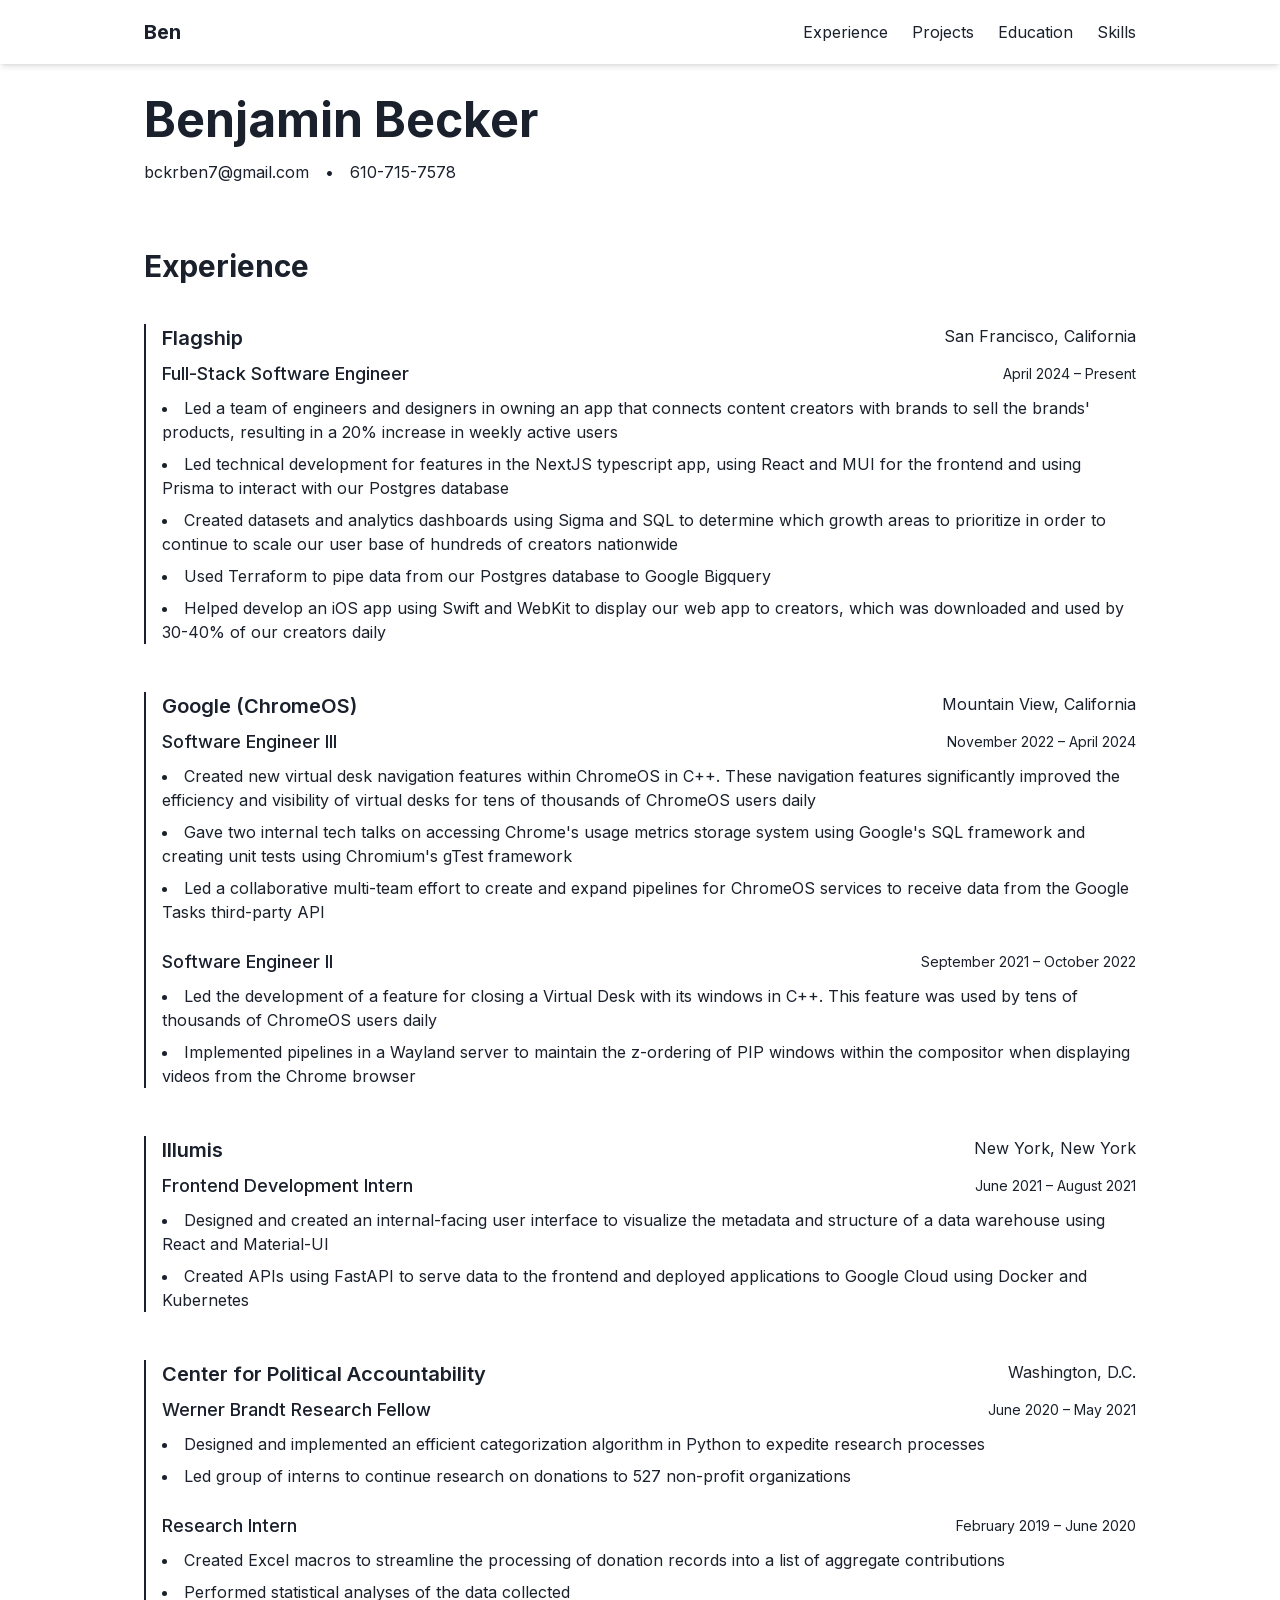
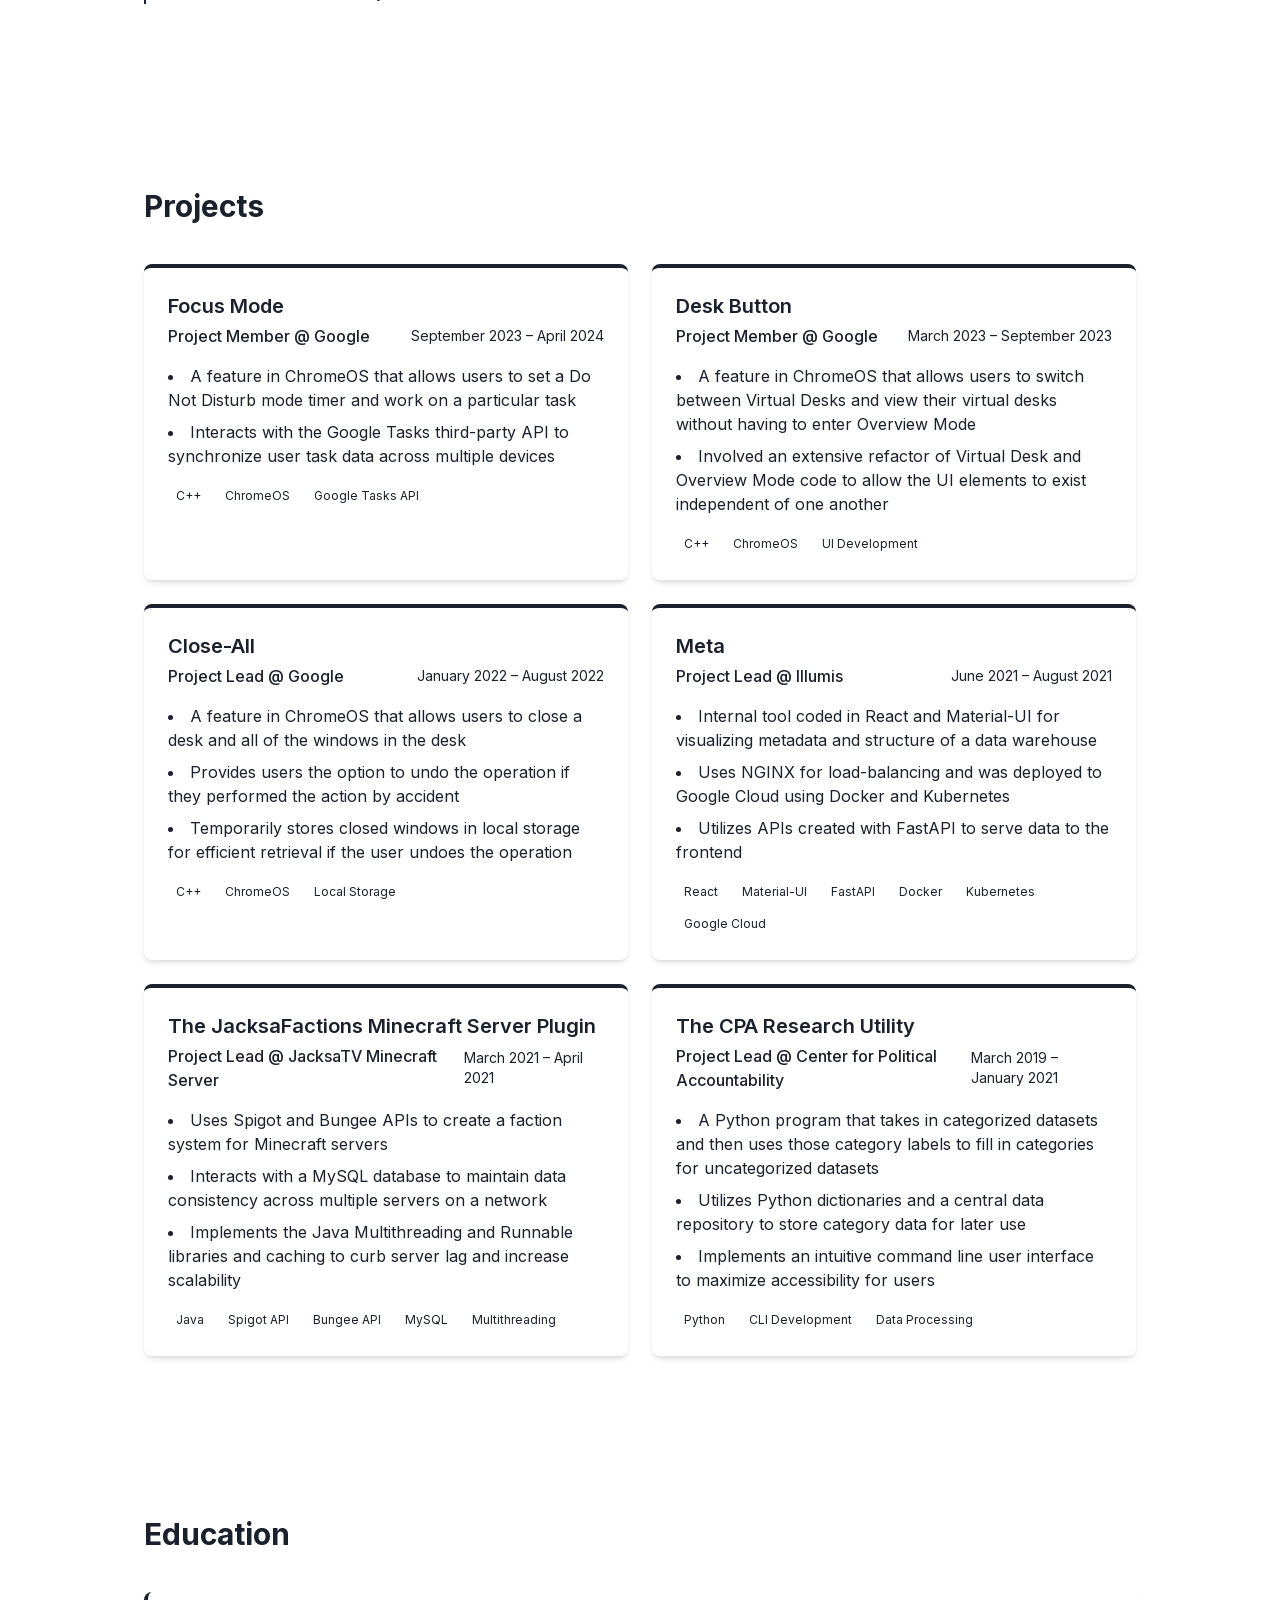
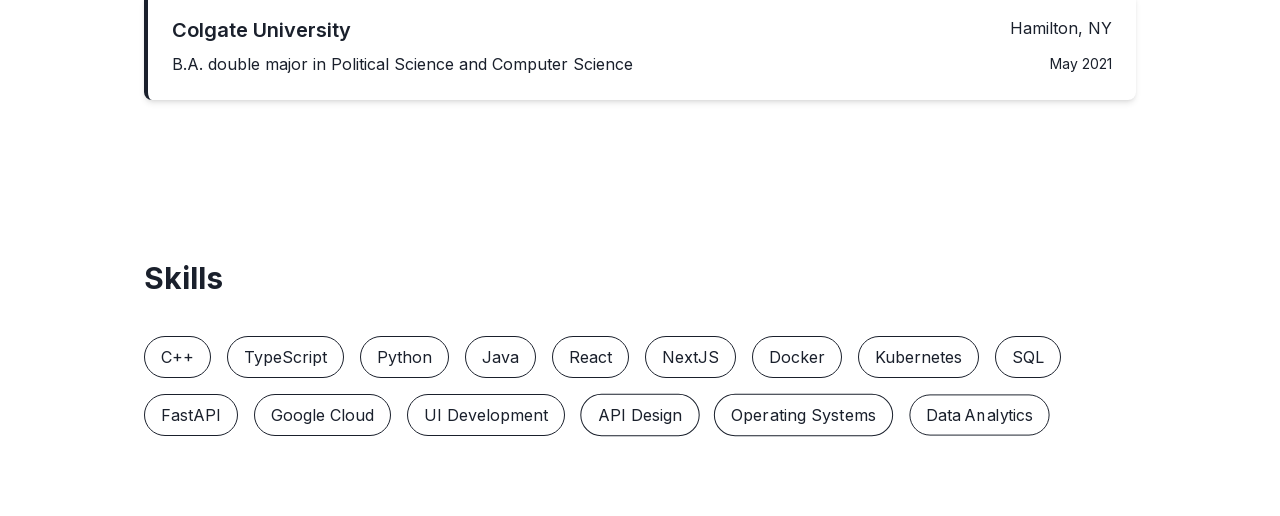
==== commit eb1d804a: "Updates" ====
--- a/index.html
+++ b/index.html
@@ -1 +1 @@
-<!DOCTYPE html><html lang="en" class="scroll-smooth"><head><meta charSet="utf-8"/><meta name="viewport" content="width=device-width, initial-scale=1"/><link rel="preload" href="/_next/static/media/a34f9d1faa5f3315-s.p.woff2" as="font" crossorigin="" type="font/woff2"/><link rel="stylesheet" href="/_next/static/css/162441bf9d6e75ff.css" data-precedence="next"/><link rel="preload" as="script" fetchPriority="low" href="/_next/static/chunks/webpack-decb145ea5426c4a.js"/><script src="/_next/static/chunks/4bd1b696-0b87df8b05ba031f.js" async=""></script><script src="/_next/static/chunks/684-a1b4c7348c060b59.js" async=""></script><script src="/_next/static/chunks/main-app-e1ab3174d8a6b822.js" async=""></script><script src="/_next/static/chunks/363-6d44aa7e045cbe06.js" async=""></script><script src="/_next/static/chunks/app/page-9ffe047ff8c0af1e.js" async=""></script><meta name="next-size-adjust" content=""/><title>Ben - Software Engineer</title><meta name="description" content="Full-stack software engineer with experience at Flagship and Google"/><link rel="shortcut icon" href="/favicon.ico"/><link rel="icon" href="/favicon.ico" type="image/x-icon" sizes="16x16"/><link rel="icon" href="/favicon.ico" sizes="any"/><link rel="icon" href="/favicon-16.png" sizes="16x16" type="image/png"/><link rel="icon" href="/favicon-32.png" sizes="32x32" type="image/png"/><link rel="icon" href="/favicon.svg" type="image/svg+xml"/><link rel="apple-touch-icon" href="/apple-touch-icon.png"/><script src="/_next/static/chunks/polyfills-42372ed130431b0a.js" noModule=""></script></head><body class="__className_d65c78"><main class="min-h-screen bg-white pt-16"><header class="fixed top-0 left-0 right-0 z-50 bg-white shadow-md"><nav class="max-w-5xl mx-auto px-4 h-16 flex items-center justify-between"><div style="opacity:0;transform:translateX(-20px)"><a class="text-xl font-bold text-primary hover:text-primary-light transition-colors" href="/">Ben</a></div><ul class="flex space-x-6"><li style="opacity:0;transform:translateY(-20px)"><a class="text-text-light hover:text-primary transition-colors" href="#experience">Experience</a></li><li style="opacity:0;transform:translateY(-20px)"><a class="text-text-light hover:text-primary transition-colors" href="#projects">Projects</a></li><li style="opacity:0;transform:translateY(-20px)"><a class="text-text-light hover:text-primary transition-colors" href="#education">Education</a></li><li style="opacity:0;transform:translateY(-20px)"><a class="text-text-light hover:text-primary transition-colors" href="#skills">Skills</a></li></ul></nav></header><section class="py-8 bg-primary/5"><div class="max-w-5xl mx-auto px-4"><h1 class="text-4xl md:text-5xl font-bold text-primary mb-4">Benjamin Becker</h1><div class="flex flex-col md:flex-row gap-4 text-text-light"><a href="mailto:bckrben7@gmail.com" class="hover:text-primary transition-colors">bckrben7@gmail.com</a><span class="hidden md:inline text-text-lighter">•</span><a href="tel:610-715-7578" class="hover:text-primary transition-colors">610-715-7578</a></div></div></section><section id="experience" class="pt-8 pb-20"><div class="max-w-5xl mx-auto px-4"><h2 class="text-3xl font-bold mb-10 text-primary" style="opacity:0;transform:translateY(20px)">Experience</h2><div class="space-y-12"><div class="border-l-2 border-accent pl-4 hover:border-secondary transition-colors" style="opacity:0;transform:translateY(20px)"><div class="flex justify-between items-start mb-2"><h3 class="text-xl font-semibold text-primary">Flagship</h3><span class="text-text-light">San Francisco, California</span></div><div class="mb-6"><div class="flex justify-between items-center mb-2"><h4 class="text-lg font-medium text-primary-light">Full-Stack Software Engineer</h4><span class="text-sm text-text-lighter">April 2024<!-- --> – <!-- -->Present</span></div><ul class="list-disc list-inside space-y-2"><li class="text-text-light hover:text-text transition-colors" style="opacity:0;transform:translateX(-10px)">Led a team of engineers and designers in owning an app that connects content creators with brands to sell the brands&#x27; products, resulting in a 20% increase in weekly active users</li><li class="text-text-light hover:text-text transition-colors" style="opacity:0;transform:translateX(-10px)">Led technical development for features in the NextJS typescript app, using React and MUI for the frontend and using Prisma to interact with our Postgres database</li><li class="text-text-light hover:text-text transition-colors" style="opacity:0;transform:translateX(-10px)">Created datasets and analytics dashboards using Sigma and SQL to determine which growth areas to prioritize in order to continue to scale our user base of hundreds of creators nationwide</li><li class="text-text-light hover:text-text transition-colors" style="opacity:0;transform:translateX(-10px)">Used Terraform to pipe data from our Postgres database to Google Bigquery</li><li class="text-text-light hover:text-text transition-colors" style="opacity:0;transform:translateX(-10px)">Helped develop an iOS app using Swift and WebKit to display our web app to creators, which was downloaded and used by 30-40% of our creators daily</li></ul></div></div><div class="border-l-2 border-accent pl-4 hover:border-secondary transition-colors" style="opacity:0;transform:translateY(20px)"><div class="flex justify-between items-start mb-2"><h3 class="text-xl font-semibold text-primary">Google (ChromeOS)</h3><span class="text-text-light">Mountain View, California</span></div><div class="mb-6"><div class="flex justify-between items-center mb-2"><h4 class="text-lg font-medium text-primary-light">Software Engineer III</h4><span class="text-sm text-text-lighter">November 2022<!-- --> – <!-- -->April 2024</span></div><ul class="list-disc list-inside space-y-2"><li class="text-text-light hover:text-text transition-colors" style="opacity:0;transform:translateX(-10px)">Created new virtual desk navigation features within ChromeOS in C++. These navigation features significantly improved the efficiency and visibility of virtual desks for tens of thousands of ChromeOS users daily</li><li class="text-text-light hover:text-text transition-colors" style="opacity:0;transform:translateX(-10px)">Gave two internal tech talks on accessing Chrome&#x27;s usage metrics storage system using Google&#x27;s SQL framework and creating unit tests using Chromium&#x27;s gTest framework</li><li class="text-text-light hover:text-text transition-colors" style="opacity:0;transform:translateX(-10px)">Led a collaborative multi-team effort to create and expand pipelines for ChromeOS services to receive data from the Google Tasks third-party API</li></ul></div><div class="mb-6"><div class="flex justify-between items-center mb-2"><h4 class="text-lg font-medium text-primary-light">Software Engineer II</h4><span class="text-sm text-text-lighter">September 2021<!-- --> – <!-- -->October 2022</span></div><ul class="list-disc list-inside space-y-2"><li class="text-text-light hover:text-text transition-colors" style="opacity:0;transform:translateX(-10px)">Led the development of a feature for closing a Virtual Desk with its windows in C++. This feature was used by tens of thousands of ChromeOS users daily</li><li class="text-text-light hover:text-text transition-colors" style="opacity:0;transform:translateX(-10px)">Implemented pipelines in a Wayland server to maintain the z-ordering of PIP windows within the compositor when displaying videos from the Chrome browser</li></ul></div></div><div class="border-l-2 border-accent pl-4 hover:border-secondary transition-colors" style="opacity:0;transform:translateY(20px)"><div class="flex justify-between items-start mb-2"><h3 class="text-xl font-semibold text-primary">Illumis</h3><span class="text-text-light">New York, New York</span></div><div class="mb-6"><div class="flex justify-between items-center mb-2"><h4 class="text-lg font-medium text-primary-light">Frontend Development Intern</h4><span class="text-sm text-text-lighter">June 2021<!-- --> – <!-- -->August 2021</span></div><ul class="list-disc list-inside space-y-2"><li class="text-text-light hover:text-text transition-colors" style="opacity:0;transform:translateX(-10px)">Designed and created an internal-facing user interface to visualize the metadata and structure of a data warehouse using React and Material-UI</li><li class="text-text-light hover:text-text transition-colors" style="opacity:0;transform:translateX(-10px)">Created APIs using FastAPI to serve data to the frontend and deployed applications to Google Cloud using Docker and Kubernetes</li></ul></div></div><div class="border-l-2 border-accent pl-4 hover:border-secondary transition-colors" style="opacity:0;transform:translateY(20px)"><div class="flex justify-between items-start mb-2"><h3 class="text-xl font-semibold text-primary">Center for Political Accountability</h3><span class="text-text-light">Washington, D.C.</span></div><div class="mb-6"><div class="flex justify-between items-center mb-2"><h4 class="text-lg font-medium text-primary-light">Werner Brandt Research Fellow</h4><span class="text-sm text-text-lighter">June 2020<!-- --> – <!-- -->May 2021</span></div><ul class="list-disc list-inside space-y-2"><li class="text-text-light hover:text-text transition-colors" style="opacity:0;transform:translateX(-10px)">Designed and implemented an efficient categorization algorithm in Python to expedite research processes</li><li class="text-text-light hover:text-text transition-colors" style="opacity:0;transform:translateX(-10px)">Led group of interns to continue research on donations to 527 non-profit organizations</li></ul></div><div class="mb-6"><div class="flex justify-between items-center mb-2"><h4 class="text-lg font-medium text-primary-light">Research Intern</h4><span class="text-sm text-text-lighter">February 2019<!-- --> – <!-- -->June 2020</span></div><ul class="list-disc list-inside space-y-2"><li class="text-text-light hover:text-text transition-colors" style="opacity:0;transform:translateX(-10px)">Created Excel macros to streamline the processing of donation records into a list of aggregate contributions</li><li class="text-text-light hover:text-text transition-colors" style="opacity:0;transform:translateX(-10px)">Performed statistical analyses of the data collected</li></ul></div></div></div></div></section><section id="projects" class="py-20 bg-primary/5"><div class="max-w-5xl mx-auto px-4"><h2 class="text-3xl font-bold mb-10 text-primary" style="opacity:0;transform:translateY(20px)">Projects</h2><div class="grid grid-cols-1 md:grid-cols-2 gap-6"><div class="bg-white p-6 rounded-lg shadow-md border-t-4 border-accent hover:border-secondary transition-colors" style="opacity:0;transform:translateY(20px)"><div class="mb-4"><h3 class="text-xl font-semibold text-primary mb-1">Focus Mode</h3><div class="flex justify-between items-center mb-2"><span class="text-primary-light font-medium">Project Member<!-- --> @ <!-- -->Google</span><span class="text-sm text-text-lighter">September 2023 – April 2024</span></div></div><ul class="list-disc list-inside space-y-2 mb-4"><li class="text-text-light" style="opacity:0;transform:translateX(-10px)">A feature in ChromeOS that allows users to set a Do Not Disturb mode timer and work on a particular task</li><li class="text-text-light" style="opacity:0;transform:translateX(-10px)">Interacts with the Google Tasks third-party API to synchronize user task data across multiple devices</li></ul><div class="flex flex-wrap gap-2"><span class="text-xs bg-secondary/10 text-secondary px-2 py-1 rounded-full">C++</span><span class="text-xs bg-secondary/10 text-secondary px-2 py-1 rounded-full">ChromeOS</span><span class="text-xs bg-secondary/10 text-secondary px-2 py-1 rounded-full">Google Tasks API</span></div></div><div class="bg-white p-6 rounded-lg shadow-md border-t-4 border-accent hover:border-secondary transition-colors" style="opacity:0;transform:translateY(20px)"><div class="mb-4"><h3 class="text-xl font-semibold text-primary mb-1">Desk Button</h3><div class="flex justify-between items-center mb-2"><span class="text-primary-light font-medium">Project Member<!-- --> @ <!-- -->Google</span><span class="text-sm text-text-lighter">March 2023 – September 2023</span></div></div><ul class="list-disc list-inside space-y-2 mb-4"><li class="text-text-light" style="opacity:0;transform:translateX(-10px)">A feature in ChromeOS that allows users to switch between Virtual Desks and view their virtual desks without having to enter Overview Mode</li><li class="text-text-light" style="opacity:0;transform:translateX(-10px)">Involved an extensive refactor of Virtual Desk and Overview Mode code to allow the UI elements to exist independent of one another</li></ul><div class="flex flex-wrap gap-2"><span class="text-xs bg-secondary/10 text-secondary px-2 py-1 rounded-full">C++</span><span class="text-xs bg-secondary/10 text-secondary px-2 py-1 rounded-full">ChromeOS</span><span class="text-xs bg-secondary/10 text-secondary px-2 py-1 rounded-full">UI Development</span></div></div><div class="bg-white p-6 rounded-lg shadow-md border-t-4 border-accent hover:border-secondary transition-colors" style="opacity:0;transform:translateY(20px)"><div class="mb-4"><h3 class="text-xl font-semibold text-primary mb-1">Close-All</h3><div class="flex justify-between items-center mb-2"><span class="text-primary-light font-medium">Project Lead<!-- --> @ <!-- -->Google</span><span class="text-sm text-text-lighter">January 2022 – August 2022</span></div></div><ul class="list-disc list-inside space-y-2 mb-4"><li class="text-text-light" style="opacity:0;transform:translateX(-10px)">A feature in ChromeOS that allows users to close a desk and all of the windows in the desk</li><li class="text-text-light" style="opacity:0;transform:translateX(-10px)">Provides users the option to undo the operation if they performed the action by accident</li><li class="text-text-light" style="opacity:0;transform:translateX(-10px)">Temporarily stores closed windows in local storage for efficient retrieval if the user undoes the operation</li></ul><div class="flex flex-wrap gap-2"><span class="text-xs bg-secondary/10 text-secondary px-2 py-1 rounded-full">C++</span><span class="text-xs bg-secondary/10 text-secondary px-2 py-1 rounded-full">ChromeOS</span><span class="text-xs bg-secondary/10 text-secondary px-2 py-1 rounded-full">Local Storage</span></div></div><div class="bg-white p-6 rounded-lg shadow-md border-t-4 border-accent hover:border-secondary transition-colors" style="opacity:0;transform:translateY(20px)"><div class="mb-4"><h3 class="text-xl font-semibold text-primary mb-1">Meta</h3><div class="flex justify-between items-center mb-2"><span class="text-primary-light font-medium">Project Lead<!-- --> @ <!-- -->Illumis</span><span class="text-sm text-text-lighter">June 2021 – August 2021</span></div></div><ul class="list-disc list-inside space-y-2 mb-4"><li class="text-text-light" style="opacity:0;transform:translateX(-10px)">Internal tool coded in React and Material-UI for visualizing metadata and structure of a data warehouse</li><li class="text-text-light" style="opacity:0;transform:translateX(-10px)">Uses NGINX for load-balancing and was deployed to Google Cloud using Docker and Kubernetes</li><li class="text-text-light" style="opacity:0;transform:translateX(-10px)">Utilizes APIs created with FastAPI to serve data to the frontend</li></ul><div class="flex flex-wrap gap-2"><span class="text-xs bg-secondary/10 text-secondary px-2 py-1 rounded-full">React</span><span class="text-xs bg-secondary/10 text-secondary px-2 py-1 rounded-full">Material-UI</span><span class="text-xs bg-secondary/10 text-secondary px-2 py-1 rounded-full">FastAPI</span><span class="text-xs bg-secondary/10 text-secondary px-2 py-1 rounded-full">Docker</span><span class="text-xs bg-secondary/10 text-secondary px-2 py-1 rounded-full">Kubernetes</span><span class="text-xs bg-secondary/10 text-secondary px-2 py-1 rounded-full">Google Cloud</span></div></div><div class="bg-white p-6 rounded-lg shadow-md border-t-4 border-accent hover:border-secondary transition-colors" style="opacity:0;transform:translateY(20px)"><div class="mb-4"><h3 class="text-xl font-semibold text-primary mb-1">The JacksaFactions Minecraft Server Plugin</h3><div class="flex justify-between items-center mb-2"><span class="text-primary-light font-medium">Project Lead<!-- --> @ <!-- -->JacksaTV Minecraft Server</span><span class="text-sm text-text-lighter">March 2021 – April 2021</span></div></div><ul class="list-disc list-inside space-y-2 mb-4"><li class="text-text-light" style="opacity:0;transform:translateX(-10px)">Uses Spigot and Bungee APIs to create a faction system for Minecraft servers</li><li class="text-text-light" style="opacity:0;transform:translateX(-10px)">Interacts with a MySQL database to maintain data consistency across multiple servers on a network</li><li class="text-text-light" style="opacity:0;transform:translateX(-10px)">Implements the Java Multithreading and Runnable libraries and caching to curb server lag and increase scalability</li></ul><div class="flex flex-wrap gap-2"><span class="text-xs bg-secondary/10 text-secondary px-2 py-1 rounded-full">Java</span><span class="text-xs bg-secondary/10 text-secondary px-2 py-1 rounded-full">Spigot API</span><span class="text-xs bg-secondary/10 text-secondary px-2 py-1 rounded-full">Bungee API</span><span class="text-xs bg-secondary/10 text-secondary px-2 py-1 rounded-full">MySQL</span><span class="text-xs bg-secondary/10 text-secondary px-2 py-1 rounded-full">Multithreading</span></div></div><div class="bg-white p-6 rounded-lg shadow-md border-t-4 border-accent hover:border-secondary transition-colors" style="opacity:0;transform:translateY(20px)"><div class="mb-4"><h3 class="text-xl font-semibold text-primary mb-1">The CPA Research Utility</h3><div class="flex justify-between items-center mb-2"><span class="text-primary-light font-medium">Project Lead<!-- --> @ <!-- -->Center for Political Accountability</span><span class="text-sm text-text-lighter">March 2019 – January 2021</span></div></div><ul class="list-disc list-inside space-y-2 mb-4"><li class="text-text-light" style="opacity:0;transform:translateX(-10px)">A Python program that takes in categorized datasets and then uses those category labels to fill in categories for uncategorized datasets</li><li class="text-text-light" style="opacity:0;transform:translateX(-10px)">Utilizes Python dictionaries and a central data repository to store category data for later use</li><li class="text-text-light" style="opacity:0;transform:translateX(-10px)">Implements an intuitive command line user interface to maximize accessibility for users</li></ul><div class="flex flex-wrap gap-2"><span class="text-xs bg-secondary/10 text-secondary px-2 py-1 rounded-full">Python</span><span class="text-xs bg-secondary/10 text-secondary px-2 py-1 rounded-full">CLI Development</span><span class="text-xs bg-secondary/10 text-secondary px-2 py-1 rounded-full">Data Processing</span></div></div></div></div></section><section id="education" class="py-20 bg-primary/5"><div class="max-w-5xl mx-auto px-4"><h2 class="text-3xl font-bold mb-10 text-primary" style="opacity:0;transform:translateY(20px)">Education</h2><div class="space-y-8"><div class="bg-white p-6 rounded-lg shadow-md border-l-4 border-secondary hover:border-accent transition-colors" style="opacity:0;transform:translateY(20px)"><div class="flex justify-between items-start mb-2"><h3 class="text-xl font-semibold text-primary">Colgate University</h3><span class="text-text-light">Hamilton, NY</span></div><div class="flex justify-between items-center"><p class="text-primary-light">B.A. double major in Political Science and Computer Science</p><span class="text-sm text-text-lighter">May 2021</span></div></div></div></div></section><section id="skills" class="py-20"><div class="max-w-5xl mx-auto px-4"><h2 class="text-3xl font-bold mb-10 text-primary" style="opacity:0;transform:translateY(20px)">Skills</h2><div class="flex flex-wrap gap-4"><div class="bg-primary/5 px-4 py-2 rounded-full border border-accent/20 hover:border-secondary/50 hover:bg-primary/10 transition-colors" style="opacity:0;transform:scale(0.8)"><span class="text-primary-light">C++</span></div><div class="bg-primary/5 px-4 py-2 rounded-full border border-accent/20 hover:border-secondary/50 hover:bg-primary/10 transition-colors" style="opacity:0;transform:scale(0.8)"><span class="text-primary-light">TypeScript</span></div><div class="bg-primary/5 px-4 py-2 rounded-full border border-accent/20 hover:border-secondary/50 hover:bg-primary/10 transition-colors" style="opacity:0;transform:scale(0.8)"><span class="text-primary-light">Python</span></div><div class="bg-primary/5 px-4 py-2 rounded-full border border-accent/20 hover:border-secondary/50 hover:bg-primary/10 transition-colors" style="opacity:0;transform:scale(0.8)"><span class="text-primary-light">Java</span></div><div class="bg-primary/5 px-4 py-2 rounded-full border border-accent/20 hover:border-secondary/50 hover:bg-primary/10 transition-colors" style="opacity:0;transform:scale(0.8)"><span class="text-primary-light">React</span></div><div class="bg-primary/5 px-4 py-2 rounded-full border border-accent/20 hover:border-secondary/50 hover:bg-primary/10 transition-colors" style="opacity:0;transform:scale(0.8)"><span class="text-primary-light">NextJS</span></div><div class="bg-primary/5 px-4 py-2 rounded-full border border-accent/20 hover:border-secondary/50 hover:bg-primary/10 transition-colors" style="opacity:0;transform:scale(0.8)"><span class="text-primary-light">Docker</span></div><div class="bg-primary/5 px-4 py-2 rounded-full border border-accent/20 hover:border-secondary/50 hover:bg-primary/10 transition-colors" style="opacity:0;transform:scale(0.8)"><span class="text-primary-light">Kubernetes</span></div><div class="bg-primary/5 px-4 py-2 rounded-full border border-accent/20 hover:border-secondary/50 hover:bg-primary/10 transition-colors" style="opacity:0;transform:scale(0.8)"><span class="text-primary-light">SQL</span></div><div class="bg-primary/5 px-4 py-2 rounded-full border border-accent/20 hover:border-secondary/50 hover:bg-primary/10 transition-colors" style="opacity:0;transform:scale(0.8)"><span class="text-primary-light">FastAPI</span></div><div class="bg-primary/5 px-4 py-2 rounded-full border border-accent/20 hover:border-secondary/50 hover:bg-primary/10 transition-colors" style="opacity:0;transform:scale(0.8)"><span class="text-primary-light">Google Cloud</span></div><div class="bg-primary/5 px-4 py-2 rounded-full border border-accent/20 hover:border-secondary/50 hover:bg-primary/10 transition-colors" style="opacity:0;transform:scale(0.8)"><span class="text-primary-light">UI Development</span></div><div class="bg-primary/5 px-4 py-2 rounded-full border border-accent/20 hover:border-secondary/50 hover:bg-primary/10 transition-colors" style="opacity:0;transform:scale(0.8)"><span class="text-primary-light">API Design</span></div><div class="bg-primary/5 px-4 py-2 rounded-full border border-accent/20 hover:border-secondary/50 hover:bg-primary/10 transition-colors" style="opacity:0;transform:scale(0.8)"><span class="text-primary-light">Operating Systems</span></div><div class="bg-primary/5 px-4 py-2 rounded-full border border-accent/20 hover:border-secondary/50 hover:bg-primary/10 transition-colors" style="opacity:0;transform:scale(0.8)"><span class="text-primary-light">Data Analytics</span></div></div></div></section></main><script src="/_next/static/chunks/webpack-decb145ea5426c4a.js" async=""></script><script>(self.__next_f=self.__next_f||[]).push([0])</script><script>self.__next_f.push([1,"1:\"$Sreact.fragment\"\n2:I[7555,[],\"\"]\n3:I[1295,[],\"\"]\n4:I[7262,[\"363\",\"static/chunks/363-6d44aa7e045cbe06.js\",\"974\",\"static/chunks/app/page-9ffe047ff8c0af1e.js\"],\"default\"]\n5:I[9665,[],\"OutletBoundary\"]\n8:I[9665,[],\"ViewportBoundary\"]\na:I[9665,[],\"MetadataBoundary\"]\nc:I[6614,[],\"\"]\n:HL[\"/_next/static/media/a34f9d1faa5f3315-s.p.woff2\",\"font\",{\"crossOrigin\":\"\",\"type\":\"font/woff2\"}]\n:HL[\"/_next/static/css/162441bf9d6e75ff.css\",\"style\"]\n"])</script><script>self.__next_f.push([1,"0:{\"P\":null,\"b\":\"l45WCtDUQAcWWTBXmQgDS\",\"p\":\"\",\"c\":[\"\",\"\"],\"i\":false,\"f\":[[[\"\",{\"children\":[\"__PAGE__\",{}]},\"$undefined\",\"$undefined\",true],[\"\",[\"$\",\"$1\",\"c\",{\"children\":[[[\"$\",\"link\",\"0\",{\"rel\":\"stylesheet\",\"href\":\"/_next/static/css/162441bf9d6e75ff.css\",\"precedence\":\"next\",\"crossOrigin\":\"$undefined\",\"nonce\":\"$undefined\"}]],[\"$\",\"html\",null,{\"lang\":\"en\",\"className\":\"scroll-smooth\",\"children\":[\"$\",\"body\",null,{\"className\":\"__className_d65c78\",\"children\":[\"$\",\"$L2\",null,{\"parallelRouterKey\":\"children\",\"error\":\"$undefined\",\"errorStyles\":\"$undefined\",\"errorScripts\":\"$undefined\",\"template\":[\"$\",\"$L3\",null,{}],\"templateStyles\":\"$undefined\",\"templateScripts\":\"$undefined\",\"notFound\":[[[\"$\",\"title\",null,{\"children\":\"404: This page could not be found.\"}],[\"$\",\"div\",null,{\"style\":{\"fontFamily\":\"system-ui,\\\"Segoe UI\\\",Roboto,Helvetica,Arial,sans-serif,\\\"Apple Color Emoji\\\",\\\"Segoe UI Emoji\\\"\",\"height\":\"100vh\",\"textAlign\":\"center\",\"display\":\"flex\",\"flexDirection\":\"column\",\"alignItems\":\"center\",\"justifyContent\":\"center\"},\"children\":[\"$\",\"div\",null,{\"children\":[[\"$\",\"style\",null,{\"dangerouslySetInnerHTML\":{\"__html\":\"body{color:#000;background:#fff;margin:0}.next-error-h1{border-right:1px solid rgba(0,0,0,.3)}@media (prefers-color-scheme:dark){body{color:#fff;background:#000}.next-error-h1{border-right:1px solid rgba(255,255,255,.3)}}\"}}],[\"$\",\"h1\",null,{\"className\":\"next-error-h1\",\"style\":{\"display\":\"inline-block\",\"margin\":\"0 20px 0 0\",\"padding\":\"0 23px 0 0\",\"fontSize\":24,\"fontWeight\":500,\"verticalAlign\":\"top\",\"lineHeight\":\"49px\"},\"children\":404}],[\"$\",\"div\",null,{\"style\":{\"display\":\"inline-block\"},\"children\":[\"$\",\"h2\",null,{\"style\":{\"fontSize\":14,\"fontWeight\":400,\"lineHeight\":\"49px\",\"margin\":0},\"children\":\"This page could not be found.\"}]}]]}]}]],[]],\"forbidden\":\"$undefined\",\"unauthorized\":\"$undefined\"}]}]}]]}],{\"children\":[\"__PAGE__\",[\"$\",\"$1\",\"c\",{\"children\":[[\"$\",\"$L4\",null,{\"experiences\":[{\"company\":\"Flagship\",\"location\":\"San Francisco, California\",\"positions\":[{\"title\":\"Full-Stack Software Engineer\",\"startDate\":\"April 2024\",\"endDate\":\"Present\",\"achievements\":[\"Led a team of engineers and designers in owning an app that connects content creators with brands to sell the brands' products, resulting in a 20% increase in weekly active users\",\"Led technical development for features in the NextJS typescript app, using React and MUI for the frontend and using Prisma to interact with our Postgres database\",\"Created datasets and analytics dashboards using Sigma and SQL to determine which growth areas to prioritize in order to continue to scale our user base of hundreds of creators nationwide\",\"Used Terraform to pipe data from our Postgres database to Google Bigquery\",\"Helped develop an iOS app using Swift and WebKit to display our web app to creators, which was downloaded and used by 30-40% of our creators daily\"]}]},{\"company\":\"Google (ChromeOS)\",\"location\":\"Mountain View, California\",\"positions\":[{\"title\":\"Software Engineer III\",\"startDate\":\"November 2022\",\"endDate\":\"April 2024\",\"achievements\":[\"Created new virtual desk navigation features within ChromeOS in C++. These navigation features significantly improved the efficiency and visibility of virtual desks for tens of thousands of ChromeOS users daily\",\"Gave two internal tech talks on accessing Chrome's usage metrics storage system using Google's SQL framework and creating unit tests using Chromium's gTest framework\",\"Led a collaborative multi-team effort to create and expand pipelines for ChromeOS services to receive data from the Google Tasks third-party API\"],\"relatedProjects\":[\"Focus Mode\",\"Desk Button\"]},{\"title\":\"Software Engineer II\",\"startDate\":\"September 2021\",\"endDate\":\"October 2022\",\"achievements\":[\"Led the development of a feature for closing a Virtual Desk with its windows in C++. This feature was used by tens of thousands of ChromeOS users daily\",\"Implemented pipelines in a Wayland server to maintain the z-ordering of PIP windows within the compositor when displaying videos from the Chrome browser\"],\"relatedProjects\":[\"Close-All\"]}]},{\"company\":\"Illumis\",\"location\":\"New York, New York\",\"positions\":[{\"title\":\"Frontend Development Intern\",\"startDate\":\"June 2021\",\"endDate\":\"August 2021\",\"achievements\":[\"Designed and created an internal-facing user interface to visualize the metadata and structure of a data warehouse using React and Material-UI\",\"Created APIs using FastAPI to serve data to the frontend and deployed applications to Google Cloud using Docker and Kubernetes\"],\"relatedProjects\":[\"Meta\"]}]},{\"company\":\"Center for Political Accountability\",\"location\":\"Washington, D.C.\",\"positions\":[{\"title\":\"Werner Brandt Research Fellow\",\"startDate\":\"June 2020\",\"endDate\":\"May 2021\",\"achievements\":[\"Designed and implemented an efficient categorization algorithm in Python to expedite research processes\",\"Led group of interns to continue research on donations to 527 non-profit organizations\"],\"relatedProjects\":[\"The CPA Research Utility\"]},{\"title\":\"Research Intern\",\"startDate\":\"February 2019\",\"endDate\":\"June 2020\",\"achievements\":[\"Created Excel macros to streamline the processing of donation records into a list of aggregate contributions\",\"Performed statistical analyses of the data collected\"]}]}],\"projects\":[{\"name\":\"Focus Mode\",\"role\":\"Project Member\",\"organization\":\"Google\",\"date\":\"September 2023 – April 2024\",\"description\":[\"A feature in ChromeOS that allows users to set a Do Not Disturb mode timer and work on a particular task\",\"Interacts with the Google Tasks third-party API to synchronize user task data across multiple devices\"],\"technologies\":[\"C++\",\"ChromeOS\",\"Google Tasks API\"]},{\"name\":\"Desk Button\",\"role\":\"Project Member\",\"organization\":\"Google\",\"date\":\"March 2023 – September 2023\",\"description\":[\"A feature in ChromeOS that allows users to switch between Virtual Desks and view their virtual desks without having to enter Overview Mode\",\"Involved an extensive refactor of Virtual Desk and Overview Mode code to allow the UI elements to exist independent of one another\"],\"technologies\":[\"C++\",\"ChromeOS\",\"UI Development\"]},{\"name\":\"Close-All\",\"role\":\"Project Lead\",\"organization\":\"Google\",\"date\":\"January 2022 – August 2022\",\"description\":[\"A feature in ChromeOS that allows users to close a desk and all of the windows in the desk\",\"Provides users the option to undo the operation if they performed the action by accident\",\"Temporarily stores closed windows in local storage for efficient retrieval if the user undoes the operation\"],\"technologies\":[\"C++\",\"ChromeOS\",\"Local Storage\"]},{\"name\":\"Meta\",\"role\":\"Project Lead\",\"organization\":\"Illumis\",\"date\":\"June 2021 – August 2021\",\"description\":[\"Internal tool coded in React and Material-UI for visualizing metadata and structure of a data warehouse\",\"Uses NGINX for load-balancing and was deployed to Google Cloud using Docker and Kubernetes\",\"Utilizes APIs created with FastAPI to serve data to the frontend\"],\"technologies\":[\"React\",\"Material-UI\",\"FastAPI\",\"Docker\",\"Kubernetes\",\"Google Cloud\"]},{\"name\":\"The JacksaFactions Minecraft Server Plugin\",\"role\":\"Project Lead\",\"organization\":\"JacksaTV Minecraft Server\",\"date\":\"March 2021 – April 2021\",\"description\":[\"Uses Spigot and Bungee APIs to create a faction system for Minecraft servers\",\"Interacts with a MySQL database to maintain data consistency across multiple servers on a network\",\"Implements the Java Multithreading and Runnable libraries and caching to curb server lag and increase scalability\"],\"technologies\":[\"Java\",\"Spigot API\",\"Bungee API\",\"MySQL\",\"Multithreading\"]},{\"name\":\"The CPA Research Utility\",\"role\":\"Project Lead\",\"organization\":\"Center for Political Accountability\",\"date\":\"March 2019 – January 2021\",\"description\":[\"A Python program that takes in categorized datasets and then uses those category labels to fill in categories for uncategorized datasets\",\"Utilizes Python dictionaries and a central data repository to store category data for later use\",\"Implements an intuitive command line user interface to maximize accessibility for users\"],\"technologies\":[\"Python\",\"CLI Development\",\"Data Processing\"]}],\"education\":[{\"school\":\"Colgate University\",\"location\":\"Hamilton, NY\",\"degree\":\"B.A. double major in Political Science and Computer Science\",\"graduationDate\":\"May 2021\",\"gpa\":\"3.42\"}],\"skills\":[\"C++\",\"TypeScript\",\"Python\",\"Java\",\"React\",\"NextJS\",\"Docker\",\"Kubernetes\",\"SQL\",\"FastAPI\",\"Google Cloud\",\"UI Development\",\"API Design\",\"Operating Systems\",\"Data Analytics\"]}],\"$undefined\",null,[\"$\",\"$L5\",null,{\"children\":[\"$L6\",\"$L7\",null]}]]}],{},null,false]},null,false],[\"$\",\"$1\",\"h\",{\"children\":[null,[\"$\",\"$1\",\"-vuaTUXGXW-u0J5Mw3KuR\",{\"children\":[[\"$\",\"$L8\",null,{\"children\":\"$L9\"}],[\"$\",\"meta\",null,{\"name\":\"next-size-adjust\",\"content\":\"\"}]]}],[\"$\",\"$La\",null,{\"children\":\"$Lb\"}]]}],false]],\"m\":\"$undefined\",\"G\":[\"$c\",\"$undefined\"],\"s\":false,\"S\":true}\n"])</script><script>self.__next_f.push([1,"9:[[\"$\",\"meta\",\"0\",{\"charSet\":\"utf-8\"}],[\"$\",\"meta\",\"1\",{\"name\":\"viewport\",\"content\":\"width=device-width, initial-scale=1\"}]]\n6:null\n"])</script><script>self.__next_f.push([1,"7:null\nb:[[\"$\",\"title\",\"0\",{\"children\":\"Ben - Software Engineer\"}],[\"$\",\"meta\",\"1\",{\"name\":\"description\",\"content\":\"Full-stack software engineer with experience at Flagship and Google\"}],[\"$\",\"link\",\"2\",{\"rel\":\"shortcut icon\",\"href\":\"/favicon.ico\"}],[\"$\",\"link\",\"3\",{\"rel\":\"icon\",\"href\":\"/favicon.ico\",\"type\":\"image/x-icon\",\"sizes\":\"16x16\"}],[\"$\",\"link\",\"4\",{\"rel\":\"icon\",\"href\":\"/favicon.ico\",\"sizes\":\"any\"}],[\"$\",\"link\",\"5\",{\"rel\":\"icon\",\"href\":\"/favicon-16.png\",\"sizes\":\"16x16\",\"type\":\"image/png\"}],[\"$\",\"link\",\"6\",{\"rel\":\"icon\",\"href\":\"/favicon-32.png\",\"sizes\":\"32x32\",\"type\":\"image/png\"}],[\"$\",\"link\",\"7\",{\"rel\":\"icon\",\"href\":\"/favicon.svg\",\"type\":\"image/svg+xml\"}],[\"$\",\"link\",\"8\",{\"rel\":\"apple-touch-icon\",\"href\":\"/apple-touch-icon.png\"}]]\n"])</script></body></html>+<!DOCTYPE html><html lang="en" class="scroll-smooth"><head><meta charSet="utf-8"/><meta name="viewport" content="width=device-width, initial-scale=1"/><link rel="preload" href="/_next/static/media/a34f9d1faa5f3315-s.p.woff2" as="font" crossorigin="" type="font/woff2"/><link rel="stylesheet" href="/_next/static/css/162441bf9d6e75ff.css" data-precedence="next"/><link rel="preload" as="script" fetchPriority="low" href="/_next/static/chunks/webpack-decb145ea5426c4a.js"/><script src="/_next/static/chunks/4bd1b696-0b87df8b05ba031f.js" async=""></script><script src="/_next/static/chunks/684-a1b4c7348c060b59.js" async=""></script><script src="/_next/static/chunks/main-app-e1ab3174d8a6b822.js" async=""></script><script src="/_next/static/chunks/363-6d44aa7e045cbe06.js" async=""></script><script src="/_next/static/chunks/app/page-9ffe047ff8c0af1e.js" async=""></script><meta name="next-size-adjust" content=""/><title>Ben - Software Engineer</title><meta name="description" content="Full-stack software engineer with experience at Flagship and Google"/><link rel="shortcut icon" href="/favicon.ico"/><link rel="icon" href="/favicon.ico" type="image/x-icon" sizes="16x16"/><link rel="icon" href="/favicon.ico" sizes="any"/><link rel="icon" href="/favicon-16.png" sizes="16x16" type="image/png"/><link rel="icon" href="/favicon-32.png" sizes="32x32" type="image/png"/><link rel="icon" href="/favicon.svg" type="image/svg+xml"/><link rel="apple-touch-icon" href="/apple-touch-icon.png"/><script src="/_next/static/chunks/polyfills-42372ed130431b0a.js" noModule=""></script></head><body class="__className_d65c78"><main class="min-h-screen bg-white pt-16"><header class="fixed top-0 left-0 right-0 z-50 bg-white shadow-md"><nav class="max-w-5xl mx-auto px-4 h-16 flex items-center justify-between"><div style="opacity:0;transform:translateX(-20px)"><a class="text-xl font-bold text-primary hover:text-primary-light transition-colors" href="/">Ben</a></div><ul class="flex space-x-6"><li style="opacity:0;transform:translateY(-20px)"><a class="text-text-light hover:text-primary transition-colors" href="#experience">Experience</a></li><li style="opacity:0;transform:translateY(-20px)"><a class="text-text-light hover:text-primary transition-colors" href="#projects">Projects</a></li><li style="opacity:0;transform:translateY(-20px)"><a class="text-text-light hover:text-primary transition-colors" href="#education">Education</a></li><li style="opacity:0;transform:translateY(-20px)"><a class="text-text-light hover:text-primary transition-colors" href="#skills">Skills</a></li></ul></nav></header><section class="py-8 bg-primary/5"><div class="max-w-5xl mx-auto px-4"><h1 class="text-4xl md:text-5xl font-bold text-primary mb-4">Benjamin Becker</h1><div class="flex flex-col md:flex-row gap-4 text-text-light"><a href="mailto:bckrben7@gmail.com" class="hover:text-primary transition-colors">bckrben7@gmail.com</a><span class="hidden md:inline text-text-lighter">•</span><a href="tel:610-715-7578" class="hover:text-primary transition-colors">610-715-7578</a></div></div></section><section id="experience" class="pt-8 pb-20"><div class="max-w-5xl mx-auto px-4"><h2 class="text-3xl font-bold mb-10 text-primary" style="opacity:0;transform:translateY(20px)">Experience</h2><div class="space-y-12"><div class="border-l-2 border-accent pl-4 hover:border-secondary transition-colors" style="opacity:0;transform:translateY(20px)"><div class="flex justify-between items-start mb-2"><h3 class="text-xl font-semibold text-primary">Flagship</h3><span class="text-text-light">San Francisco, California</span></div><div class="mb-6"><div class="flex justify-between items-center mb-2"><h4 class="text-lg font-medium text-primary-light">Full-Stack Software Engineer</h4><span class="text-sm text-text-lighter">April 2024<!-- --> – <!-- -->Present</span></div><ul class="list-disc list-inside space-y-2"><li class="text-text-light hover:text-text transition-colors" style="opacity:0;transform:translateX(-10px)">Led a team of engineers and designers in owning an app that connects content creators with brands to sell the brands&#x27; products, resulting in a 20% increase in weekly active users</li><li class="text-text-light hover:text-text transition-colors" style="opacity:0;transform:translateX(-10px)">Led technical development for features in the NextJS typescript app, using React and MUI for the frontend and using Prisma to interact with our Postgres database</li><li class="text-text-light hover:text-text transition-colors" style="opacity:0;transform:translateX(-10px)">Created datasets and analytics dashboards using Sigma and SQL to determine which growth areas to prioritize in order to continue to scale our user base of hundreds of creators nationwide</li><li class="text-text-light hover:text-text transition-colors" style="opacity:0;transform:translateX(-10px)">Used Terraform to pipe data from our Postgres database to Google Bigquery</li><li class="text-text-light hover:text-text transition-colors" style="opacity:0;transform:translateX(-10px)">Helped develop an iOS app using Swift and WebKit to display our web app to creators, which was downloaded and used by 30-40% of our creators daily</li></ul></div></div><div class="border-l-2 border-accent pl-4 hover:border-secondary transition-colors" style="opacity:0;transform:translateY(20px)"><div class="flex justify-between items-start mb-2"><h3 class="text-xl font-semibold text-primary">Google (ChromeOS)</h3><span class="text-text-light">Mountain View, California</span></div><div class="mb-6"><div class="flex justify-between items-center mb-2"><h4 class="text-lg font-medium text-primary-light">Software Engineer III</h4><span class="text-sm text-text-lighter">November 2022<!-- --> – <!-- -->April 2024</span></div><ul class="list-disc list-inside space-y-2"><li class="text-text-light hover:text-text transition-colors" style="opacity:0;transform:translateX(-10px)">Created new virtual desk navigation features within ChromeOS in C++. These navigation features significantly improved the efficiency and visibility of virtual desks for tens of thousands of ChromeOS users daily</li><li class="text-text-light hover:text-text transition-colors" style="opacity:0;transform:translateX(-10px)">Gave two internal tech talks on accessing Chrome&#x27;s usage metrics storage system using Google&#x27;s SQL framework and creating unit tests using Chromium&#x27;s gTest framework</li><li class="text-text-light hover:text-text transition-colors" style="opacity:0;transform:translateX(-10px)">Led a collaborative multi-team effort to create and expand pipelines for ChromeOS services to receive data from the Google Tasks third-party API</li></ul></div><div class="mb-6"><div class="flex justify-between items-center mb-2"><h4 class="text-lg font-medium text-primary-light">Software Engineer II</h4><span class="text-sm text-text-lighter">September 2021<!-- --> – <!-- -->October 2022</span></div><ul class="list-disc list-inside space-y-2"><li class="text-text-light hover:text-text transition-colors" style="opacity:0;transform:translateX(-10px)">Led the development of a feature for closing a Virtual Desk with its windows in C++. This feature was used by tens of thousands of ChromeOS users daily</li><li class="text-text-light hover:text-text transition-colors" style="opacity:0;transform:translateX(-10px)">Implemented pipelines in a Wayland server to maintain the z-ordering of PIP windows within the compositor when displaying videos from the Chrome browser</li></ul></div></div><div class="border-l-2 border-accent pl-4 hover:border-secondary transition-colors" style="opacity:0;transform:translateY(20px)"><div class="flex justify-between items-start mb-2"><h3 class="text-xl font-semibold text-primary">Illumis</h3><span class="text-text-light">New York, New York</span></div><div class="mb-6"><div class="flex justify-between items-center mb-2"><h4 class="text-lg font-medium text-primary-light">Frontend Development Intern</h4><span class="text-sm text-text-lighter">June 2021<!-- --> – <!-- -->August 2021</span></div><ul class="list-disc list-inside space-y-2"><li class="text-text-light hover:text-text transition-colors" style="opacity:0;transform:translateX(-10px)">Designed and created an internal-facing user interface to visualize the metadata and structure of a data warehouse using React and Material-UI</li><li class="text-text-light hover:text-text transition-colors" style="opacity:0;transform:translateX(-10px)">Created APIs using FastAPI to serve data to the frontend and deployed applications to Google Cloud using Docker and Kubernetes</li></ul></div></div><div class="border-l-2 border-accent pl-4 hover:border-secondary transition-colors" style="opacity:0;transform:translateY(20px)"><div class="flex justify-between items-start mb-2"><h3 class="text-xl font-semibold text-primary">Center for Political Accountability</h3><span class="text-text-light">Washington, D.C.</span></div><div class="mb-6"><div class="flex justify-between items-center mb-2"><h4 class="text-lg font-medium text-primary-light">Werner Brandt Research Fellow</h4><span class="text-sm text-text-lighter">June 2020<!-- --> – <!-- -->May 2021</span></div><ul class="list-disc list-inside space-y-2"><li class="text-text-light hover:text-text transition-colors" style="opacity:0;transform:translateX(-10px)">Designed and implemented an efficient categorization algorithm in Python to expedite research processes</li><li class="text-text-light hover:text-text transition-colors" style="opacity:0;transform:translateX(-10px)">Led group of interns to continue research on donations to 527 non-profit organizations</li></ul></div><div class="mb-6"><div class="flex justify-between items-center mb-2"><h4 class="text-lg font-medium text-primary-light">Research Intern</h4><span class="text-sm text-text-lighter">February 2019<!-- --> – <!-- -->June 2020</span></div><ul class="list-disc list-inside space-y-2"><li class="text-text-light hover:text-text transition-colors" style="opacity:0;transform:translateX(-10px)">Created Excel macros to streamline the processing of donation records into a list of aggregate contributions</li><li class="text-text-light hover:text-text transition-colors" style="opacity:0;transform:translateX(-10px)">Performed statistical analyses of the data collected</li></ul></div></div></div></div></section><section id="projects" class="py-20 bg-primary/5"><div class="max-w-5xl mx-auto px-4"><h2 class="text-3xl font-bold mb-10 text-primary" style="opacity:0;transform:translateY(20px)">Projects</h2><div class="grid grid-cols-1 md:grid-cols-2 gap-6"><div class="bg-white p-6 rounded-lg shadow-md border-t-4 border-accent hover:border-secondary transition-colors" style="opacity:0;transform:translateY(20px)"><div class="mb-4"><h3 class="text-xl font-semibold text-primary mb-1">Focus Mode</h3><div class="flex justify-between items-center mb-2"><span class="text-primary-light font-medium">Project Member<!-- --> @ <!-- -->Google</span><span class="text-sm text-text-lighter">September 2023 – April 2024</span></div></div><ul class="list-disc list-inside space-y-2 mb-4"><li class="text-text-light" style="opacity:0;transform:translateX(-10px)">A feature in ChromeOS that allows users to set a Do Not Disturb mode timer and work on a particular task</li><li class="text-text-light" style="opacity:0;transform:translateX(-10px)">Interacts with the Google Tasks third-party API to synchronize user task data across multiple devices</li></ul><div class="flex flex-wrap gap-2"><span class="text-xs bg-secondary/10 text-secondary px-2 py-1 rounded-full">C++</span><span class="text-xs bg-secondary/10 text-secondary px-2 py-1 rounded-full">ChromeOS</span><span class="text-xs bg-secondary/10 text-secondary px-2 py-1 rounded-full">Google Tasks API</span></div></div><div class="bg-white p-6 rounded-lg shadow-md border-t-4 border-accent hover:border-secondary transition-colors" style="opacity:0;transform:translateY(20px)"><div class="mb-4"><h3 class="text-xl font-semibold text-primary mb-1">Desk Button</h3><div class="flex justify-between items-center mb-2"><span class="text-primary-light font-medium">Project Member<!-- --> @ <!-- -->Google</span><span class="text-sm text-text-lighter">March 2023 – September 2023</span></div></div><ul class="list-disc list-inside space-y-2 mb-4"><li class="text-text-light" style="opacity:0;transform:translateX(-10px)">A feature in ChromeOS that allows users to switch between Virtual Desks and view their virtual desks without having to enter Overview Mode</li><li class="text-text-light" style="opacity:0;transform:translateX(-10px)">Involved an extensive refactor of Virtual Desk and Overview Mode code to allow the UI elements to exist independent of one another</li></ul><div class="flex flex-wrap gap-2"><span class="text-xs bg-secondary/10 text-secondary px-2 py-1 rounded-full">C++</span><span class="text-xs bg-secondary/10 text-secondary px-2 py-1 rounded-full">ChromeOS</span><span class="text-xs bg-secondary/10 text-secondary px-2 py-1 rounded-full">UI Development</span></div></div><div class="bg-white p-6 rounded-lg shadow-md border-t-4 border-accent hover:border-secondary transition-colors" style="opacity:0;transform:translateY(20px)"><div class="mb-4"><h3 class="text-xl font-semibold text-primary mb-1">Close-All</h3><div class="flex justify-between items-center mb-2"><span class="text-primary-light font-medium">Project Lead<!-- --> @ <!-- -->Google</span><span class="text-sm text-text-lighter">January 2022 – August 2022</span></div></div><ul class="list-disc list-inside space-y-2 mb-4"><li class="text-text-light" style="opacity:0;transform:translateX(-10px)">A feature in ChromeOS that allows users to close a desk and all of the windows in the desk</li><li class="text-text-light" style="opacity:0;transform:translateX(-10px)">Provides users the option to undo the operation if they performed the action by accident</li><li class="text-text-light" style="opacity:0;transform:translateX(-10px)">Temporarily stores closed windows in local storage for efficient retrieval if the user undoes the operation</li></ul><div class="flex flex-wrap gap-2"><span class="text-xs bg-secondary/10 text-secondary px-2 py-1 rounded-full">C++</span><span class="text-xs bg-secondary/10 text-secondary px-2 py-1 rounded-full">ChromeOS</span><span class="text-xs bg-secondary/10 text-secondary px-2 py-1 rounded-full">Local Storage</span></div></div><div class="bg-white p-6 rounded-lg shadow-md border-t-4 border-accent hover:border-secondary transition-colors" style="opacity:0;transform:translateY(20px)"><div class="mb-4"><h3 class="text-xl font-semibold text-primary mb-1">Meta</h3><div class="flex justify-between items-center mb-2"><span class="text-primary-light font-medium">Project Lead<!-- --> @ <!-- -->Illumis</span><span class="text-sm text-text-lighter">June 2021 – August 2021</span></div></div><ul class="list-disc list-inside space-y-2 mb-4"><li class="text-text-light" style="opacity:0;transform:translateX(-10px)">Internal tool coded in React and Material-UI for visualizing metadata and structure of a data warehouse</li><li class="text-text-light" style="opacity:0;transform:translateX(-10px)">Uses NGINX for load-balancing and was deployed to Google Cloud using Docker and Kubernetes</li><li class="text-text-light" style="opacity:0;transform:translateX(-10px)">Utilizes APIs created with FastAPI to serve data to the frontend</li></ul><div class="flex flex-wrap gap-2"><span class="text-xs bg-secondary/10 text-secondary px-2 py-1 rounded-full">React</span><span class="text-xs bg-secondary/10 text-secondary px-2 py-1 rounded-full">Material-UI</span><span class="text-xs bg-secondary/10 text-secondary px-2 py-1 rounded-full">FastAPI</span><span class="text-xs bg-secondary/10 text-secondary px-2 py-1 rounded-full">Docker</span><span class="text-xs bg-secondary/10 text-secondary px-2 py-1 rounded-full">Kubernetes</span><span class="text-xs bg-secondary/10 text-secondary px-2 py-1 rounded-full">Google Cloud</span></div></div><div class="bg-white p-6 rounded-lg shadow-md border-t-4 border-accent hover:border-secondary transition-colors" style="opacity:0;transform:translateY(20px)"><div class="mb-4"><h3 class="text-xl font-semibold text-primary mb-1">The JacksaFactions Minecraft Server Plugin</h3><div class="flex justify-between items-center mb-2"><span class="text-primary-light font-medium">Project Lead<!-- --> @ <!-- -->JacksaTV Minecraft Server</span><span class="text-sm text-text-lighter">March 2021 – April 2021</span></div></div><ul class="list-disc list-inside space-y-2 mb-4"><li class="text-text-light" style="opacity:0;transform:translateX(-10px)">Uses Spigot and Bungee APIs to create a faction system for Minecraft servers</li><li class="text-text-light" style="opacity:0;transform:translateX(-10px)">Interacts with a MySQL database to maintain data consistency across multiple servers on a network</li><li class="text-text-light" style="opacity:0;transform:translateX(-10px)">Implements the Java Multithreading and Runnable libraries and caching to curb server lag and increase scalability</li></ul><div class="flex flex-wrap gap-2"><span class="text-xs bg-secondary/10 text-secondary px-2 py-1 rounded-full">Java</span><span class="text-xs bg-secondary/10 text-secondary px-2 py-1 rounded-full">Spigot API</span><span class="text-xs bg-secondary/10 text-secondary px-2 py-1 rounded-full">Bungee API</span><span class="text-xs bg-secondary/10 text-secondary px-2 py-1 rounded-full">MySQL</span><span class="text-xs bg-secondary/10 text-secondary px-2 py-1 rounded-full">Multithreading</span></div></div><div class="bg-white p-6 rounded-lg shadow-md border-t-4 border-accent hover:border-secondary transition-colors" style="opacity:0;transform:translateY(20px)"><div class="mb-4"><h3 class="text-xl font-semibold text-primary mb-1">The CPA Research Utility</h3><div class="flex justify-between items-center mb-2"><span class="text-primary-light font-medium">Project Lead<!-- --> @ <!-- -->Center for Political Accountability</span><span class="text-sm text-text-lighter">March 2019 – January 2021</span></div></div><ul class="list-disc list-inside space-y-2 mb-4"><li class="text-text-light" style="opacity:0;transform:translateX(-10px)">A Python program that takes in categorized datasets and then uses those category labels to fill in categories for uncategorized datasets</li><li class="text-text-light" style="opacity:0;transform:translateX(-10px)">Utilizes Python dictionaries and a central data repository to store category data for later use</li><li class="text-text-light" style="opacity:0;transform:translateX(-10px)">Implements an intuitive command line user interface to maximize accessibility for users</li></ul><div class="flex flex-wrap gap-2"><span class="text-xs bg-secondary/10 text-secondary px-2 py-1 rounded-full">Python</span><span class="text-xs bg-secondary/10 text-secondary px-2 py-1 rounded-full">CLI Development</span><span class="text-xs bg-secondary/10 text-secondary px-2 py-1 rounded-full">Data Processing</span></div></div></div></div></section><section id="education" class="py-20 bg-primary/5"><div class="max-w-5xl mx-auto px-4"><h2 class="text-3xl font-bold mb-10 text-primary" style="opacity:0;transform:translateY(20px)">Education</h2><div class="space-y-8"><div class="bg-white p-6 rounded-lg shadow-md border-l-4 border-secondary hover:border-accent transition-colors" style="opacity:0;transform:translateY(20px)"><div class="flex justify-between items-start mb-2"><h3 class="text-xl font-semibold text-primary">Colgate University</h3><span class="text-text-light">Hamilton, NY</span></div><div class="flex justify-between items-center"><p class="text-primary-light">B.A. double major in Political Science and Computer Science</p><span class="text-sm text-text-lighter">May 2021</span></div></div></div></div></section><section id="skills" class="py-20"><div class="max-w-5xl mx-auto px-4"><h2 class="text-3xl font-bold mb-10 text-primary" style="opacity:0;transform:translateY(20px)">Skills</h2><div class="flex flex-wrap gap-4"><div class="bg-primary/5 px-4 py-2 rounded-full border border-accent/20 hover:border-secondary/50 hover:bg-primary/10 transition-colors" style="opacity:0;transform:scale(0.8)"><span class="text-primary-light">C++</span></div><div class="bg-primary/5 px-4 py-2 rounded-full border border-accent/20 hover:border-secondary/50 hover:bg-primary/10 transition-colors" style="opacity:0;transform:scale(0.8)"><span class="text-primary-light">TypeScript</span></div><div class="bg-primary/5 px-4 py-2 rounded-full border border-accent/20 hover:border-secondary/50 hover:bg-primary/10 transition-colors" style="opacity:0;transform:scale(0.8)"><span class="text-primary-light">Python</span></div><div class="bg-primary/5 px-4 py-2 rounded-full border border-accent/20 hover:border-secondary/50 hover:bg-primary/10 transition-colors" style="opacity:0;transform:scale(0.8)"><span class="text-primary-light">Java</span></div><div class="bg-primary/5 px-4 py-2 rounded-full border border-accent/20 hover:border-secondary/50 hover:bg-primary/10 transition-colors" style="opacity:0;transform:scale(0.8)"><span class="text-primary-light">React</span></div><div class="bg-primary/5 px-4 py-2 rounded-full border border-accent/20 hover:border-secondary/50 hover:bg-primary/10 transition-colors" style="opacity:0;transform:scale(0.8)"><span class="text-primary-light">NextJS</span></div><div class="bg-primary/5 px-4 py-2 rounded-full border border-accent/20 hover:border-secondary/50 hover:bg-primary/10 transition-colors" style="opacity:0;transform:scale(0.8)"><span class="text-primary-light">Docker</span></div><div class="bg-primary/5 px-4 py-2 rounded-full border border-accent/20 hover:border-secondary/50 hover:bg-primary/10 transition-colors" style="opacity:0;transform:scale(0.8)"><span class="text-primary-light">Kubernetes</span></div><div class="bg-primary/5 px-4 py-2 rounded-full border border-accent/20 hover:border-secondary/50 hover:bg-primary/10 transition-colors" style="opacity:0;transform:scale(0.8)"><span class="text-primary-light">SQL</span></div><div class="bg-primary/5 px-4 py-2 rounded-full border border-accent/20 hover:border-secondary/50 hover:bg-primary/10 transition-colors" style="opacity:0;transform:scale(0.8)"><span class="text-primary-light">FastAPI</span></div><div class="bg-primary/5 px-4 py-2 rounded-full border border-accent/20 hover:border-secondary/50 hover:bg-primary/10 transition-colors" style="opacity:0;transform:scale(0.8)"><span class="text-primary-light">Google Cloud</span></div><div class="bg-primary/5 px-4 py-2 rounded-full border border-accent/20 hover:border-secondary/50 hover:bg-primary/10 transition-colors" style="opacity:0;transform:scale(0.8)"><span class="text-primary-light">UI Development</span></div><div class="bg-primary/5 px-4 py-2 rounded-full border border-accent/20 hover:border-secondary/50 hover:bg-primary/10 transition-colors" style="opacity:0;transform:scale(0.8)"><span class="text-primary-light">API Design</span></div><div class="bg-primary/5 px-4 py-2 rounded-full border border-accent/20 hover:border-secondary/50 hover:bg-primary/10 transition-colors" style="opacity:0;transform:scale(0.8)"><span class="text-primary-light">Operating Systems</span></div><div class="bg-primary/5 px-4 py-2 rounded-full border border-accent/20 hover:border-secondary/50 hover:bg-primary/10 transition-colors" style="opacity:0;transform:scale(0.8)"><span class="text-primary-light">Data Analytics</span></div></div></div></section></main><script src="/_next/static/chunks/webpack-decb145ea5426c4a.js" async=""></script><script>(self.__next_f=self.__next_f||[]).push([0])</script><script>self.__next_f.push([1,"1:\"$Sreact.fragment\"\n2:I[7555,[],\"\"]\n3:I[1295,[],\"\"]\n4:I[7262,[\"363\",\"static/chunks/363-6d44aa7e045cbe06.js\",\"974\",\"static/chunks/app/page-9ffe047ff8c0af1e.js\"],\"default\"]\n5:I[9665,[],\"OutletBoundary\"]\n8:I[9665,[],\"ViewportBoundary\"]\na:I[9665,[],\"MetadataBoundary\"]\nc:I[6614,[],\"\"]\n:HL[\"/_next/static/media/a34f9d1faa5f3315-s.p.woff2\",\"font\",{\"crossOrigin\":\"\",\"type\":\"font/woff2\"}]\n:HL[\"/_next/static/css/162441bf9d6e75ff.css\",\"style\"]\n"])</script><script>self.__next_f.push([1,"0:{\"P\":null,\"b\":\"5_NcKOv5rkuDIP_QJx75y\",\"p\":\"\",\"c\":[\"\",\"\"],\"i\":false,\"f\":[[[\"\",{\"children\":[\"__PAGE__\",{}]},\"$undefined\",\"$undefined\",true],[\"\",[\"$\",\"$1\",\"c\",{\"children\":[[[\"$\",\"link\",\"0\",{\"rel\":\"stylesheet\",\"href\":\"/_next/static/css/162441bf9d6e75ff.css\",\"precedence\":\"next\",\"crossOrigin\":\"$undefined\",\"nonce\":\"$undefined\"}]],[\"$\",\"html\",null,{\"lang\":\"en\",\"className\":\"scroll-smooth\",\"children\":[\"$\",\"body\",null,{\"className\":\"__className_d65c78\",\"children\":[\"$\",\"$L2\",null,{\"parallelRouterKey\":\"children\",\"error\":\"$undefined\",\"errorStyles\":\"$undefined\",\"errorScripts\":\"$undefined\",\"template\":[\"$\",\"$L3\",null,{}],\"templateStyles\":\"$undefined\",\"templateScripts\":\"$undefined\",\"notFound\":[[[\"$\",\"title\",null,{\"children\":\"404: This page could not be found.\"}],[\"$\",\"div\",null,{\"style\":{\"fontFamily\":\"system-ui,\\\"Segoe UI\\\",Roboto,Helvetica,Arial,sans-serif,\\\"Apple Color Emoji\\\",\\\"Segoe UI Emoji\\\"\",\"height\":\"100vh\",\"textAlign\":\"center\",\"display\":\"flex\",\"flexDirection\":\"column\",\"alignItems\":\"center\",\"justifyContent\":\"center\"},\"children\":[\"$\",\"div\",null,{\"children\":[[\"$\",\"style\",null,{\"dangerouslySetInnerHTML\":{\"__html\":\"body{color:#000;background:#fff;margin:0}.next-error-h1{border-right:1px solid rgba(0,0,0,.3)}@media (prefers-color-scheme:dark){body{color:#fff;background:#000}.next-error-h1{border-right:1px solid rgba(255,255,255,.3)}}\"}}],[\"$\",\"h1\",null,{\"className\":\"next-error-h1\",\"style\":{\"display\":\"inline-block\",\"margin\":\"0 20px 0 0\",\"padding\":\"0 23px 0 0\",\"fontSize\":24,\"fontWeight\":500,\"verticalAlign\":\"top\",\"lineHeight\":\"49px\"},\"children\":404}],[\"$\",\"div\",null,{\"style\":{\"display\":\"inline-block\"},\"children\":[\"$\",\"h2\",null,{\"style\":{\"fontSize\":14,\"fontWeight\":400,\"lineHeight\":\"49px\",\"margin\":0},\"children\":\"This page could not be found.\"}]}]]}]}]],[]],\"forbidden\":\"$undefined\",\"unauthorized\":\"$undefined\"}]}]}]]}],{\"children\":[\"__PAGE__\",[\"$\",\"$1\",\"c\",{\"children\":[[\"$\",\"$L4\",null,{\"experiences\":[{\"company\":\"Flagship\",\"location\":\"San Francisco, California\",\"positions\":[{\"title\":\"Full-Stack Software Engineer\",\"startDate\":\"April 2024\",\"endDate\":\"Present\",\"achievements\":[\"Led a team of engineers and designers in owning an app that connects content creators with brands to sell the brands' products, resulting in a 20% increase in weekly active users\",\"Led technical development for features in the NextJS typescript app, using React and MUI for the frontend and using Prisma to interact with our Postgres database\",\"Created datasets and analytics dashboards using Sigma and SQL to determine which growth areas to prioritize in order to continue to scale our user base of hundreds of creators nationwide\",\"Used Terraform to pipe data from our Postgres database to Google Bigquery\",\"Helped develop an iOS app using Swift and WebKit to display our web app to creators, which was downloaded and used by 30-40% of our creators daily\"]}]},{\"company\":\"Google (ChromeOS)\",\"location\":\"Mountain View, California\",\"positions\":[{\"title\":\"Software Engineer III\",\"startDate\":\"November 2022\",\"endDate\":\"April 2024\",\"achievements\":[\"Created new virtual desk navigation features within ChromeOS in C++. These navigation features significantly improved the efficiency and visibility of virtual desks for tens of thousands of ChromeOS users daily\",\"Gave two internal tech talks on accessing Chrome's usage metrics storage system using Google's SQL framework and creating unit tests using Chromium's gTest framework\",\"Led a collaborative multi-team effort to create and expand pipelines for ChromeOS services to receive data from the Google Tasks third-party API\"],\"relatedProjects\":[\"Focus Mode\",\"Desk Button\"]},{\"title\":\"Software Engineer II\",\"startDate\":\"September 2021\",\"endDate\":\"October 2022\",\"achievements\":[\"Led the development of a feature for closing a Virtual Desk with its windows in C++. This feature was used by tens of thousands of ChromeOS users daily\",\"Implemented pipelines in a Wayland server to maintain the z-ordering of PIP windows within the compositor when displaying videos from the Chrome browser\"],\"relatedProjects\":[\"Close-All\"]}]},{\"company\":\"Illumis\",\"location\":\"New York, New York\",\"positions\":[{\"title\":\"Frontend Development Intern\",\"startDate\":\"June 2021\",\"endDate\":\"August 2021\",\"achievements\":[\"Designed and created an internal-facing user interface to visualize the metadata and structure of a data warehouse using React and Material-UI\",\"Created APIs using FastAPI to serve data to the frontend and deployed applications to Google Cloud using Docker and Kubernetes\"],\"relatedProjects\":[\"Meta\"]}]},{\"company\":\"Center for Political Accountability\",\"location\":\"Washington, D.C.\",\"positions\":[{\"title\":\"Werner Brandt Research Fellow\",\"startDate\":\"June 2020\",\"endDate\":\"May 2021\",\"achievements\":[\"Designed and implemented an efficient categorization algorithm in Python to expedite research processes\",\"Led group of interns to continue research on donations to 527 non-profit organizations\"],\"relatedProjects\":[\"The CPA Research Utility\"]},{\"title\":\"Research Intern\",\"startDate\":\"February 2019\",\"endDate\":\"June 2020\",\"achievements\":[\"Created Excel macros to streamline the processing of donation records into a list of aggregate contributions\",\"Performed statistical analyses of the data collected\"]}]}],\"projects\":[{\"name\":\"Focus Mode\",\"role\":\"Project Member\",\"organization\":\"Google\",\"date\":\"September 2023 – April 2024\",\"description\":[\"A feature in ChromeOS that allows users to set a Do Not Disturb mode timer and work on a particular task\",\"Interacts with the Google Tasks third-party API to synchronize user task data across multiple devices\"],\"technologies\":[\"C++\",\"ChromeOS\",\"Google Tasks API\"]},{\"name\":\"Desk Button\",\"role\":\"Project Member\",\"organization\":\"Google\",\"date\":\"March 2023 – September 2023\",\"description\":[\"A feature in ChromeOS that allows users to switch between Virtual Desks and view their virtual desks without having to enter Overview Mode\",\"Involved an extensive refactor of Virtual Desk and Overview Mode code to allow the UI elements to exist independent of one another\"],\"technologies\":[\"C++\",\"ChromeOS\",\"UI Development\"]},{\"name\":\"Close-All\",\"role\":\"Project Lead\",\"organization\":\"Google\",\"date\":\"January 2022 – August 2022\",\"description\":[\"A feature in ChromeOS that allows users to close a desk and all of the windows in the desk\",\"Provides users the option to undo the operation if they performed the action by accident\",\"Temporarily stores closed windows in local storage for efficient retrieval if the user undoes the operation\"],\"technologies\":[\"C++\",\"ChromeOS\",\"Local Storage\"]},{\"name\":\"Meta\",\"role\":\"Project Lead\",\"organization\":\"Illumis\",\"date\":\"June 2021 – August 2021\",\"description\":[\"Internal tool coded in React and Material-UI for visualizing metadata and structure of a data warehouse\",\"Uses NGINX for load-balancing and was deployed to Google Cloud using Docker and Kubernetes\",\"Utilizes APIs created with FastAPI to serve data to the frontend\"],\"technologies\":[\"React\",\"Material-UI\",\"FastAPI\",\"Docker\",\"Kubernetes\",\"Google Cloud\"]},{\"name\":\"The JacksaFactions Minecraft Server Plugin\",\"role\":\"Project Lead\",\"organization\":\"JacksaTV Minecraft Server\",\"date\":\"March 2021 – April 2021\",\"description\":[\"Uses Spigot and Bungee APIs to create a faction system for Minecraft servers\",\"Interacts with a MySQL database to maintain data consistency across multiple servers on a network\",\"Implements the Java Multithreading and Runnable libraries and caching to curb server lag and increase scalability\"],\"technologies\":[\"Java\",\"Spigot API\",\"Bungee API\",\"MySQL\",\"Multithreading\"]},{\"name\":\"The CPA Research Utility\",\"role\":\"Project Lead\",\"organization\":\"Center for Political Accountability\",\"date\":\"March 2019 – January 2021\",\"description\":[\"A Python program that takes in categorized datasets and then uses those category labels to fill in categories for uncategorized datasets\",\"Utilizes Python dictionaries and a central data repository to store category data for later use\",\"Implements an intuitive command line user interface to maximize accessibility for users\"],\"technologies\":[\"Python\",\"CLI Development\",\"Data Processing\"]}],\"education\":[{\"school\":\"Colgate University\",\"location\":\"Hamilton, NY\",\"degree\":\"B.A. double major in Political Science and Computer Science\",\"graduationDate\":\"May 2021\",\"gpa\":\"3.42\"}],\"skills\":[\"C++\",\"TypeScript\",\"Python\",\"Java\",\"React\",\"NextJS\",\"Docker\",\"Kubernetes\",\"SQL\",\"FastAPI\",\"Google Cloud\",\"UI Development\",\"API Design\",\"Operating Systems\",\"Data Analytics\"]}],\"$undefined\",null,[\"$\",\"$L5\",null,{\"children\":[\"$L6\",\"$L7\",null]}]]}],{},null,false]},null,false],[\"$\",\"$1\",\"h\",{\"children\":[null,[\"$\",\"$1\",\"hOrS_EocG7tlCIhRE87zH\",{\"children\":[[\"$\",\"$L8\",null,{\"children\":\"$L9\"}],[\"$\",\"meta\",null,{\"name\":\"next-size-adjust\",\"content\":\"\"}]]}],[\"$\",\"$La\",null,{\"children\":\"$Lb\"}]]}],false]],\"m\":\"$undefined\",\"G\":[\"$c\",\"$undefined\"],\"s\":false,\"S\":true}\n"])</script><script>self.__next_f.push([1,"9:[[\"$\",\"meta\",\"0\",{\"charSet\":\"utf-8\"}],[\"$\",\"meta\",\"1\",{\"name\":\"viewport\",\"content\":\"width=device-width, initial-scale=1\"}]]\n6:null\n"])</script><script>self.__next_f.push([1,"7:null\nb:[[\"$\",\"title\",\"0\",{\"children\":\"Ben - Software Engineer\"}],[\"$\",\"meta\",\"1\",{\"name\":\"description\",\"content\":\"Full-stack software engineer with experience at Flagship and Google\"}],[\"$\",\"link\",\"2\",{\"rel\":\"shortcut icon\",\"href\":\"/favicon.ico\"}],[\"$\",\"link\",\"3\",{\"rel\":\"icon\",\"href\":\"/favicon.ico\",\"type\":\"image/x-icon\",\"sizes\":\"16x16\"}],[\"$\",\"link\",\"4\",{\"rel\":\"icon\",\"href\":\"/favicon.ico\",\"sizes\":\"any\"}],[\"$\",\"link\",\"5\",{\"rel\":\"icon\",\"href\":\"/favicon-16.png\",\"sizes\":\"16x16\",\"type\":\"image/png\"}],[\"$\",\"link\",\"6\",{\"rel\":\"icon\",\"href\":\"/favicon-32.png\",\"sizes\":\"32x32\",\"type\":\"image/png\"}],[\"$\",\"link\",\"7\",{\"rel\":\"icon\",\"href\":\"/favicon.svg\",\"type\":\"image/svg+xml\"}],[\"$\",\"link\",\"8\",{\"rel\":\"apple-touch-icon\",\"href\":\"/apple-touch-icon.png\"}]]\n"])</script></body></html>
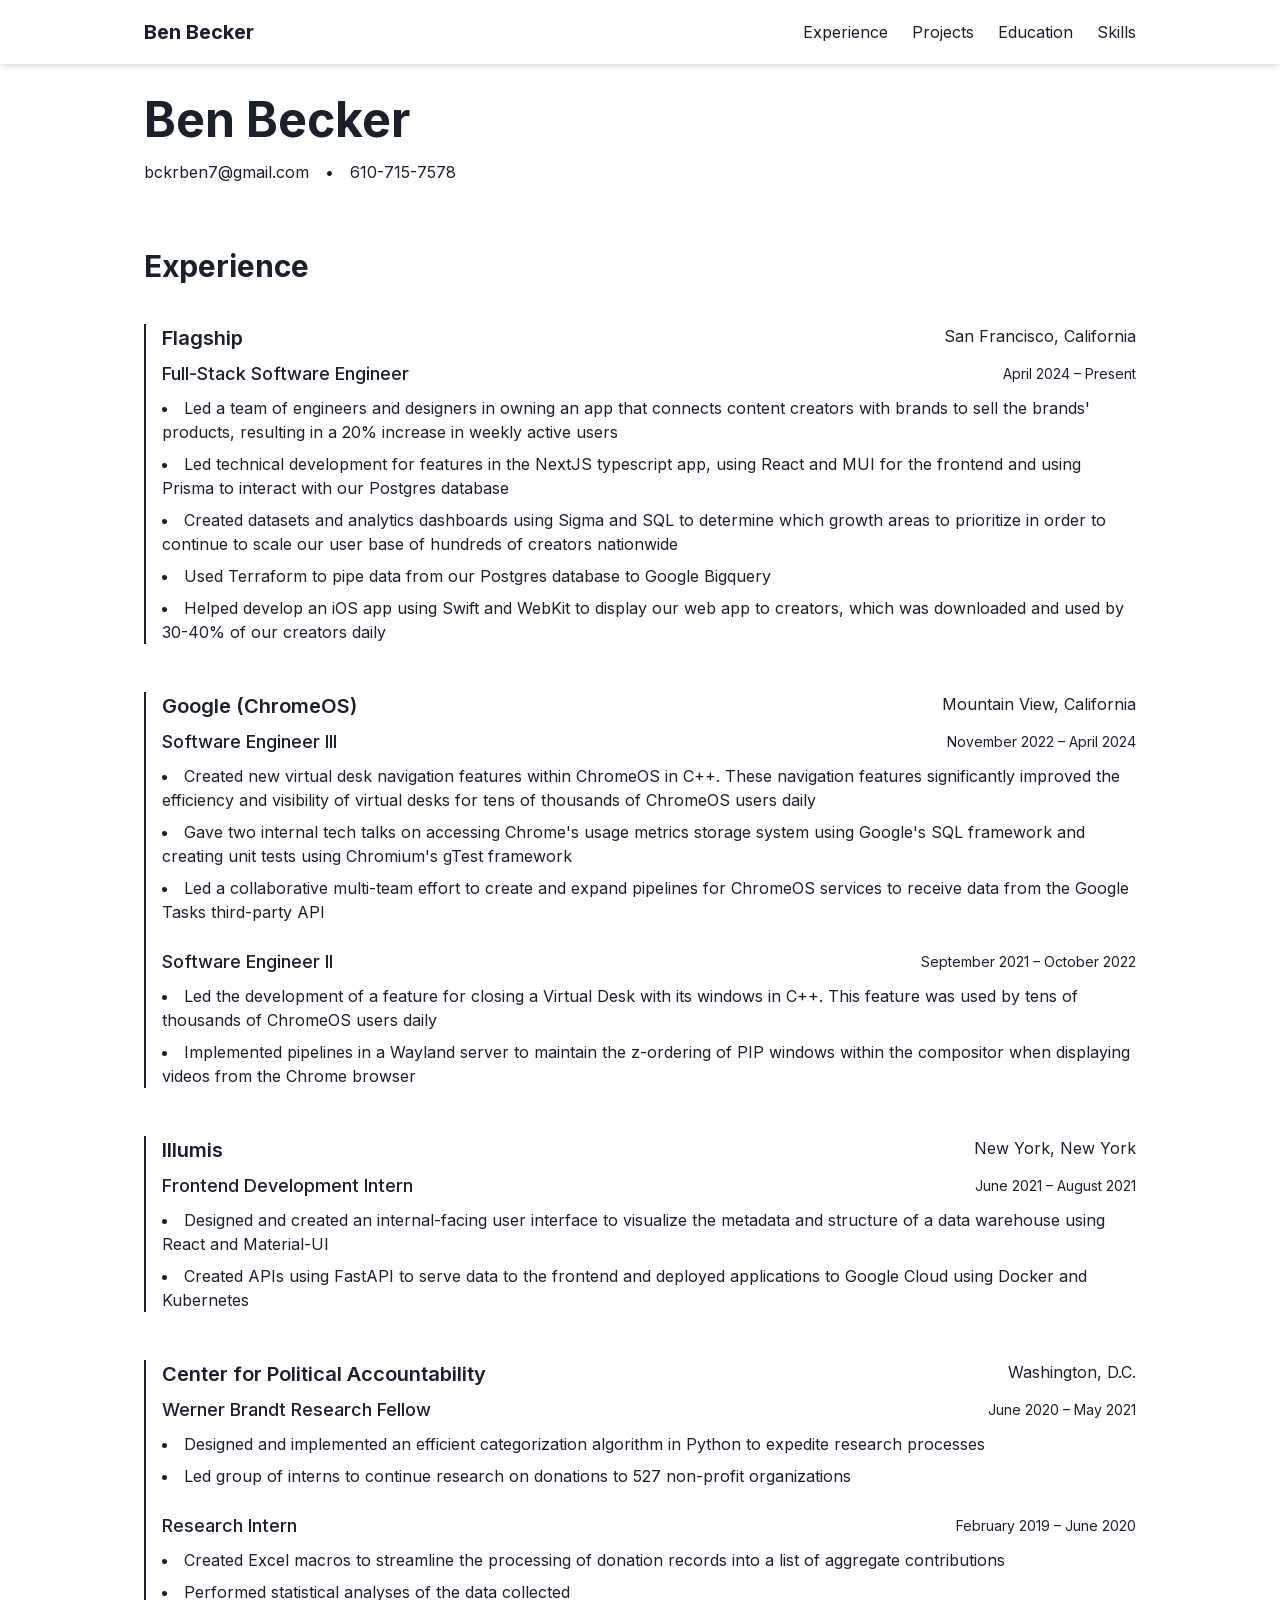
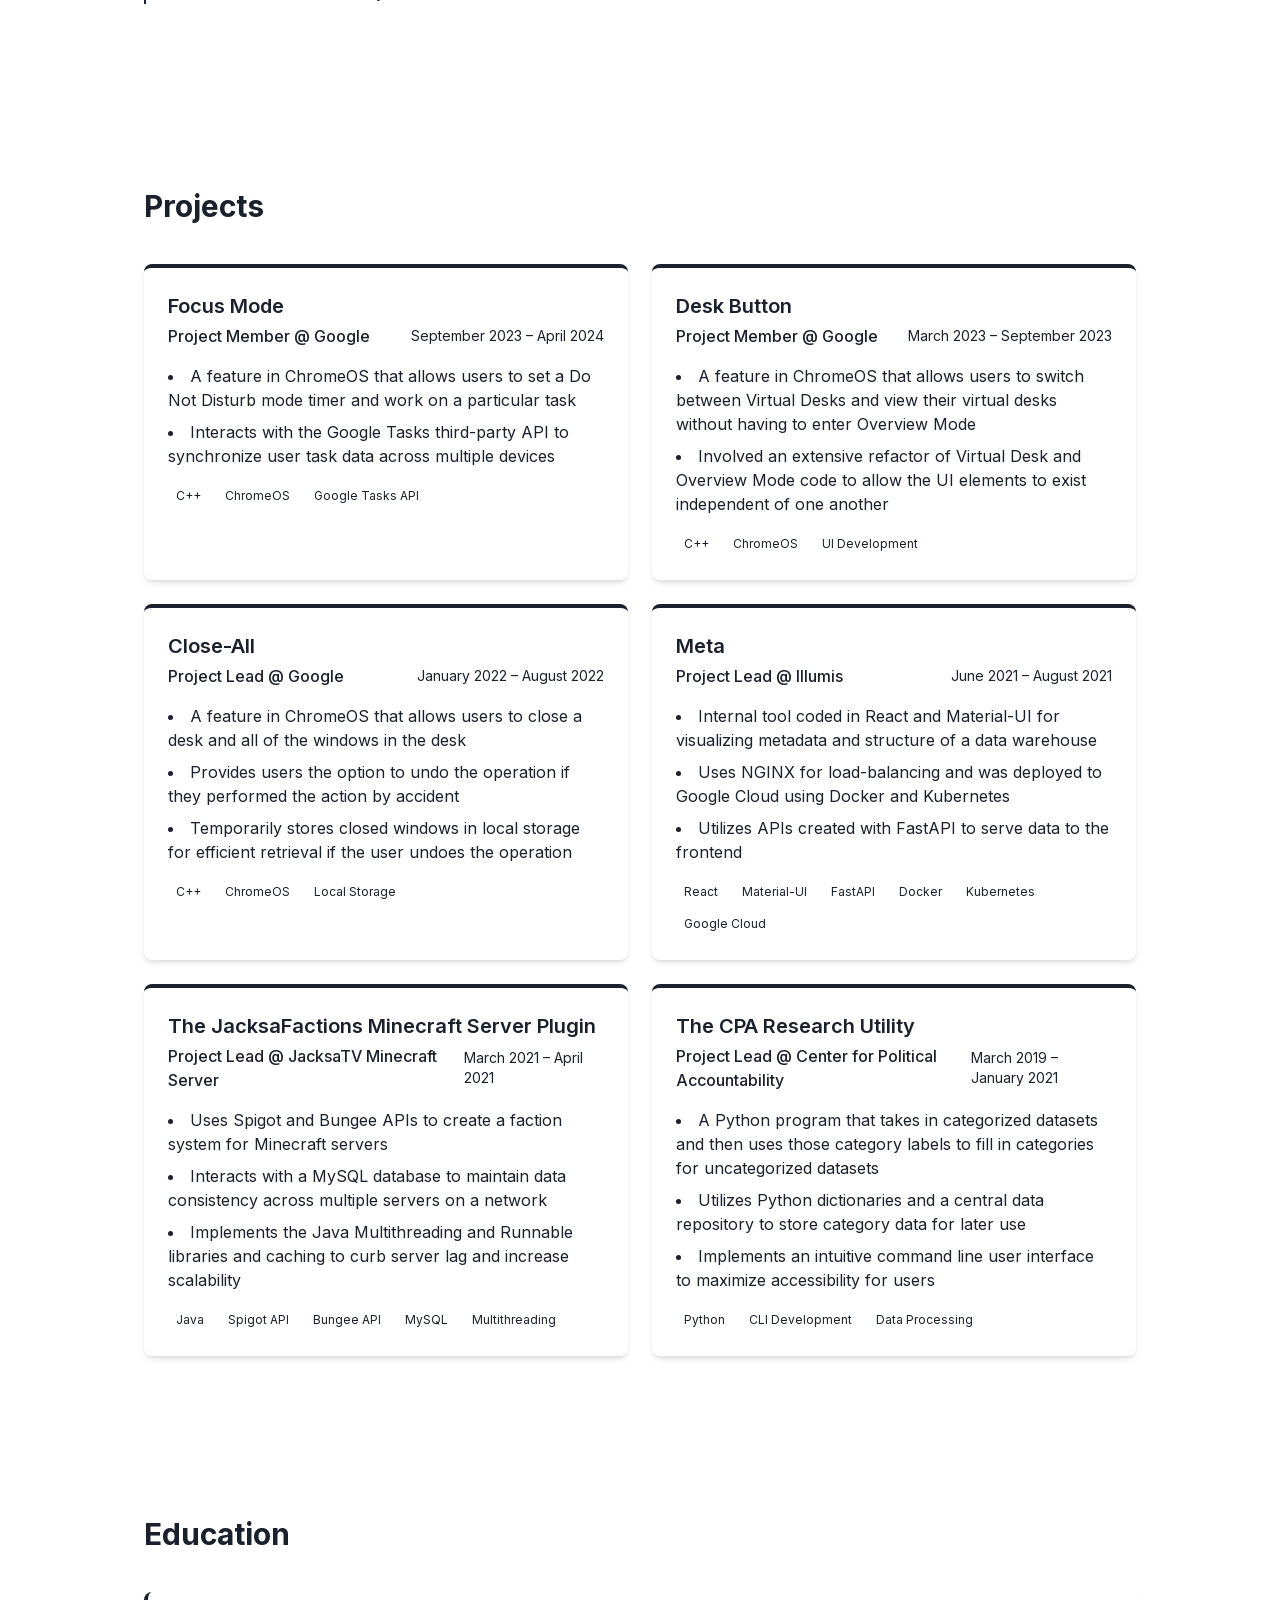
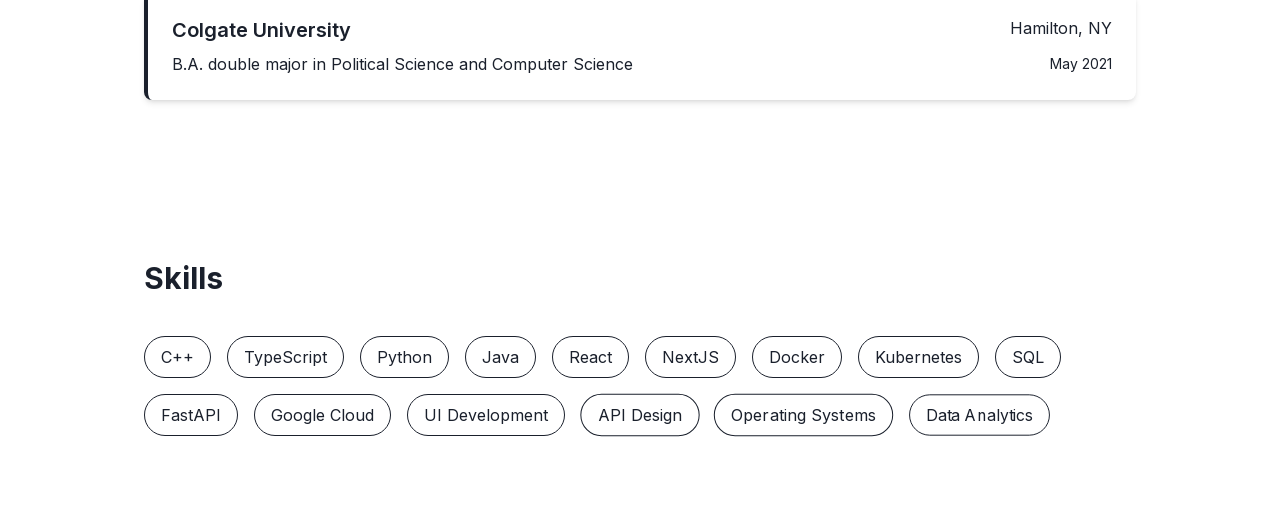
==== commit eed92dc7: "Updates" ====
--- a/index.html
+++ b/index.html
@@ -1 +1 @@
-<!DOCTYPE html><html lang="en" class="scroll-smooth"><head><meta charSet="utf-8"/><meta name="viewport" content="width=device-width, initial-scale=1"/><link rel="preload" href="/_next/static/media/a34f9d1faa5f3315-s.p.woff2" as="font" crossorigin="" type="font/woff2"/><link rel="stylesheet" href="/_next/static/css/162441bf9d6e75ff.css" data-precedence="next"/><link rel="preload" as="script" fetchPriority="low" href="/_next/static/chunks/webpack-decb145ea5426c4a.js"/><script src="/_next/static/chunks/4bd1b696-0b87df8b05ba031f.js" async=""></script><script src="/_next/static/chunks/684-a1b4c7348c060b59.js" async=""></script><script src="/_next/static/chunks/main-app-e1ab3174d8a6b822.js" async=""></script><script src="/_next/static/chunks/363-6d44aa7e045cbe06.js" async=""></script><script src="/_next/static/chunks/app/page-9ffe047ff8c0af1e.js" async=""></script><meta name="next-size-adjust" content=""/><title>Ben - Software Engineer</title><meta name="description" content="Full-stack software engineer with experience at Flagship and Google"/><link rel="shortcut icon" href="/favicon.ico"/><link rel="icon" href="/favicon.ico" type="image/x-icon" sizes="16x16"/><link rel="icon" href="/favicon.ico" sizes="any"/><link rel="icon" href="/favicon-16.png" sizes="16x16" type="image/png"/><link rel="icon" href="/favicon-32.png" sizes="32x32" type="image/png"/><link rel="icon" href="/favicon.svg" type="image/svg+xml"/><link rel="apple-touch-icon" href="/apple-touch-icon.png"/><script src="/_next/static/chunks/polyfills-42372ed130431b0a.js" noModule=""></script></head><body class="__className_d65c78"><main class="min-h-screen bg-white pt-16"><header class="fixed top-0 left-0 right-0 z-50 bg-white shadow-md"><nav class="max-w-5xl mx-auto px-4 h-16 flex items-center justify-between"><div style="opacity:0;transform:translateX(-20px)"><a class="text-xl font-bold text-primary hover:text-primary-light transition-colors" href="/">Ben</a></div><ul class="flex space-x-6"><li style="opacity:0;transform:translateY(-20px)"><a class="text-text-light hover:text-primary transition-colors" href="#experience">Experience</a></li><li style="opacity:0;transform:translateY(-20px)"><a class="text-text-light hover:text-primary transition-colors" href="#projects">Projects</a></li><li style="opacity:0;transform:translateY(-20px)"><a class="text-text-light hover:text-primary transition-colors" href="#education">Education</a></li><li style="opacity:0;transform:translateY(-20px)"><a class="text-text-light hover:text-primary transition-colors" href="#skills">Skills</a></li></ul></nav></header><section class="py-8 bg-primary/5"><div class="max-w-5xl mx-auto px-4"><h1 class="text-4xl md:text-5xl font-bold text-primary mb-4">Benjamin Becker</h1><div class="flex flex-col md:flex-row gap-4 text-text-light"><a href="mailto:bckrben7@gmail.com" class="hover:text-primary transition-colors">bckrben7@gmail.com</a><span class="hidden md:inline text-text-lighter">•</span><a href="tel:610-715-7578" class="hover:text-primary transition-colors">610-715-7578</a></div></div></section><section id="experience" class="pt-8 pb-20"><div class="max-w-5xl mx-auto px-4"><h2 class="text-3xl font-bold mb-10 text-primary" style="opacity:0;transform:translateY(20px)">Experience</h2><div class="space-y-12"><div class="border-l-2 border-accent pl-4 hover:border-secondary transition-colors" style="opacity:0;transform:translateY(20px)"><div class="flex justify-between items-start mb-2"><h3 class="text-xl font-semibold text-primary">Flagship</h3><span class="text-text-light">San Francisco, California</span></div><div class="mb-6"><div class="flex justify-between items-center mb-2"><h4 class="text-lg font-medium text-primary-light">Full-Stack Software Engineer</h4><span class="text-sm text-text-lighter">April 2024<!-- --> – <!-- -->Present</span></div><ul class="list-disc list-inside space-y-2"><li class="text-text-light hover:text-text transition-colors" style="opacity:0;transform:translateX(-10px)">Led a team of engineers and designers in owning an app that connects content creators with brands to sell the brands&#x27; products, resulting in a 20% increase in weekly active users</li><li class="text-text-light hover:text-text transition-colors" style="opacity:0;transform:translateX(-10px)">Led technical development for features in the NextJS typescript app, using React and MUI for the frontend and using Prisma to interact with our Postgres database</li><li class="text-text-light hover:text-text transition-colors" style="opacity:0;transform:translateX(-10px)">Created datasets and analytics dashboards using Sigma and SQL to determine which growth areas to prioritize in order to continue to scale our user base of hundreds of creators nationwide</li><li class="text-text-light hover:text-text transition-colors" style="opacity:0;transform:translateX(-10px)">Used Terraform to pipe data from our Postgres database to Google Bigquery</li><li class="text-text-light hover:text-text transition-colors" style="opacity:0;transform:translateX(-10px)">Helped develop an iOS app using Swift and WebKit to display our web app to creators, which was downloaded and used by 30-40% of our creators daily</li></ul></div></div><div class="border-l-2 border-accent pl-4 hover:border-secondary transition-colors" style="opacity:0;transform:translateY(20px)"><div class="flex justify-between items-start mb-2"><h3 class="text-xl font-semibold text-primary">Google (ChromeOS)</h3><span class="text-text-light">Mountain View, California</span></div><div class="mb-6"><div class="flex justify-between items-center mb-2"><h4 class="text-lg font-medium text-primary-light">Software Engineer III</h4><span class="text-sm text-text-lighter">November 2022<!-- --> – <!-- -->April 2024</span></div><ul class="list-disc list-inside space-y-2"><li class="text-text-light hover:text-text transition-colors" style="opacity:0;transform:translateX(-10px)">Created new virtual desk navigation features within ChromeOS in C++. These navigation features significantly improved the efficiency and visibility of virtual desks for tens of thousands of ChromeOS users daily</li><li class="text-text-light hover:text-text transition-colors" style="opacity:0;transform:translateX(-10px)">Gave two internal tech talks on accessing Chrome&#x27;s usage metrics storage system using Google&#x27;s SQL framework and creating unit tests using Chromium&#x27;s gTest framework</li><li class="text-text-light hover:text-text transition-colors" style="opacity:0;transform:translateX(-10px)">Led a collaborative multi-team effort to create and expand pipelines for ChromeOS services to receive data from the Google Tasks third-party API</li></ul></div><div class="mb-6"><div class="flex justify-between items-center mb-2"><h4 class="text-lg font-medium text-primary-light">Software Engineer II</h4><span class="text-sm text-text-lighter">September 2021<!-- --> – <!-- -->October 2022</span></div><ul class="list-disc list-inside space-y-2"><li class="text-text-light hover:text-text transition-colors" style="opacity:0;transform:translateX(-10px)">Led the development of a feature for closing a Virtual Desk with its windows in C++. This feature was used by tens of thousands of ChromeOS users daily</li><li class="text-text-light hover:text-text transition-colors" style="opacity:0;transform:translateX(-10px)">Implemented pipelines in a Wayland server to maintain the z-ordering of PIP windows within the compositor when displaying videos from the Chrome browser</li></ul></div></div><div class="border-l-2 border-accent pl-4 hover:border-secondary transition-colors" style="opacity:0;transform:translateY(20px)"><div class="flex justify-between items-start mb-2"><h3 class="text-xl font-semibold text-primary">Illumis</h3><span class="text-text-light">New York, New York</span></div><div class="mb-6"><div class="flex justify-between items-center mb-2"><h4 class="text-lg font-medium text-primary-light">Frontend Development Intern</h4><span class="text-sm text-text-lighter">June 2021<!-- --> – <!-- -->August 2021</span></div><ul class="list-disc list-inside space-y-2"><li class="text-text-light hover:text-text transition-colors" style="opacity:0;transform:translateX(-10px)">Designed and created an internal-facing user interface to visualize the metadata and structure of a data warehouse using React and Material-UI</li><li class="text-text-light hover:text-text transition-colors" style="opacity:0;transform:translateX(-10px)">Created APIs using FastAPI to serve data to the frontend and deployed applications to Google Cloud using Docker and Kubernetes</li></ul></div></div><div class="border-l-2 border-accent pl-4 hover:border-secondary transition-colors" style="opacity:0;transform:translateY(20px)"><div class="flex justify-between items-start mb-2"><h3 class="text-xl font-semibold text-primary">Center for Political Accountability</h3><span class="text-text-light">Washington, D.C.</span></div><div class="mb-6"><div class="flex justify-between items-center mb-2"><h4 class="text-lg font-medium text-primary-light">Werner Brandt Research Fellow</h4><span class="text-sm text-text-lighter">June 2020<!-- --> – <!-- -->May 2021</span></div><ul class="list-disc list-inside space-y-2"><li class="text-text-light hover:text-text transition-colors" style="opacity:0;transform:translateX(-10px)">Designed and implemented an efficient categorization algorithm in Python to expedite research processes</li><li class="text-text-light hover:text-text transition-colors" style="opacity:0;transform:translateX(-10px)">Led group of interns to continue research on donations to 527 non-profit organizations</li></ul></div><div class="mb-6"><div class="flex justify-between items-center mb-2"><h4 class="text-lg font-medium text-primary-light">Research Intern</h4><span class="text-sm text-text-lighter">February 2019<!-- --> – <!-- -->June 2020</span></div><ul class="list-disc list-inside space-y-2"><li class="text-text-light hover:text-text transition-colors" style="opacity:0;transform:translateX(-10px)">Created Excel macros to streamline the processing of donation records into a list of aggregate contributions</li><li class="text-text-light hover:text-text transition-colors" style="opacity:0;transform:translateX(-10px)">Performed statistical analyses of the data collected</li></ul></div></div></div></div></section><section id="projects" class="py-20 bg-primary/5"><div class="max-w-5xl mx-auto px-4"><h2 class="text-3xl font-bold mb-10 text-primary" style="opacity:0;transform:translateY(20px)">Projects</h2><div class="grid grid-cols-1 md:grid-cols-2 gap-6"><div class="bg-white p-6 rounded-lg shadow-md border-t-4 border-accent hover:border-secondary transition-colors" style="opacity:0;transform:translateY(20px)"><div class="mb-4"><h3 class="text-xl font-semibold text-primary mb-1">Focus Mode</h3><div class="flex justify-between items-center mb-2"><span class="text-primary-light font-medium">Project Member<!-- --> @ <!-- -->Google</span><span class="text-sm text-text-lighter">September 2023 – April 2024</span></div></div><ul class="list-disc list-inside space-y-2 mb-4"><li class="text-text-light" style="opacity:0;transform:translateX(-10px)">A feature in ChromeOS that allows users to set a Do Not Disturb mode timer and work on a particular task</li><li class="text-text-light" style="opacity:0;transform:translateX(-10px)">Interacts with the Google Tasks third-party API to synchronize user task data across multiple devices</li></ul><div class="flex flex-wrap gap-2"><span class="text-xs bg-secondary/10 text-secondary px-2 py-1 rounded-full">C++</span><span class="text-xs bg-secondary/10 text-secondary px-2 py-1 rounded-full">ChromeOS</span><span class="text-xs bg-secondary/10 text-secondary px-2 py-1 rounded-full">Google Tasks API</span></div></div><div class="bg-white p-6 rounded-lg shadow-md border-t-4 border-accent hover:border-secondary transition-colors" style="opacity:0;transform:translateY(20px)"><div class="mb-4"><h3 class="text-xl font-semibold text-primary mb-1">Desk Button</h3><div class="flex justify-between items-center mb-2"><span class="text-primary-light font-medium">Project Member<!-- --> @ <!-- -->Google</span><span class="text-sm text-text-lighter">March 2023 – September 2023</span></div></div><ul class="list-disc list-inside space-y-2 mb-4"><li class="text-text-light" style="opacity:0;transform:translateX(-10px)">A feature in ChromeOS that allows users to switch between Virtual Desks and view their virtual desks without having to enter Overview Mode</li><li class="text-text-light" style="opacity:0;transform:translateX(-10px)">Involved an extensive refactor of Virtual Desk and Overview Mode code to allow the UI elements to exist independent of one another</li></ul><div class="flex flex-wrap gap-2"><span class="text-xs bg-secondary/10 text-secondary px-2 py-1 rounded-full">C++</span><span class="text-xs bg-secondary/10 text-secondary px-2 py-1 rounded-full">ChromeOS</span><span class="text-xs bg-secondary/10 text-secondary px-2 py-1 rounded-full">UI Development</span></div></div><div class="bg-white p-6 rounded-lg shadow-md border-t-4 border-accent hover:border-secondary transition-colors" style="opacity:0;transform:translateY(20px)"><div class="mb-4"><h3 class="text-xl font-semibold text-primary mb-1">Close-All</h3><div class="flex justify-between items-center mb-2"><span class="text-primary-light font-medium">Project Lead<!-- --> @ <!-- -->Google</span><span class="text-sm text-text-lighter">January 2022 – August 2022</span></div></div><ul class="list-disc list-inside space-y-2 mb-4"><li class="text-text-light" style="opacity:0;transform:translateX(-10px)">A feature in ChromeOS that allows users to close a desk and all of the windows in the desk</li><li class="text-text-light" style="opacity:0;transform:translateX(-10px)">Provides users the option to undo the operation if they performed the action by accident</li><li class="text-text-light" style="opacity:0;transform:translateX(-10px)">Temporarily stores closed windows in local storage for efficient retrieval if the user undoes the operation</li></ul><div class="flex flex-wrap gap-2"><span class="text-xs bg-secondary/10 text-secondary px-2 py-1 rounded-full">C++</span><span class="text-xs bg-secondary/10 text-secondary px-2 py-1 rounded-full">ChromeOS</span><span class="text-xs bg-secondary/10 text-secondary px-2 py-1 rounded-full">Local Storage</span></div></div><div class="bg-white p-6 rounded-lg shadow-md border-t-4 border-accent hover:border-secondary transition-colors" style="opacity:0;transform:translateY(20px)"><div class="mb-4"><h3 class="text-xl font-semibold text-primary mb-1">Meta</h3><div class="flex justify-between items-center mb-2"><span class="text-primary-light font-medium">Project Lead<!-- --> @ <!-- -->Illumis</span><span class="text-sm text-text-lighter">June 2021 – August 2021</span></div></div><ul class="list-disc list-inside space-y-2 mb-4"><li class="text-text-light" style="opacity:0;transform:translateX(-10px)">Internal tool coded in React and Material-UI for visualizing metadata and structure of a data warehouse</li><li class="text-text-light" style="opacity:0;transform:translateX(-10px)">Uses NGINX for load-balancing and was deployed to Google Cloud using Docker and Kubernetes</li><li class="text-text-light" style="opacity:0;transform:translateX(-10px)">Utilizes APIs created with FastAPI to serve data to the frontend</li></ul><div class="flex flex-wrap gap-2"><span class="text-xs bg-secondary/10 text-secondary px-2 py-1 rounded-full">React</span><span class="text-xs bg-secondary/10 text-secondary px-2 py-1 rounded-full">Material-UI</span><span class="text-xs bg-secondary/10 text-secondary px-2 py-1 rounded-full">FastAPI</span><span class="text-xs bg-secondary/10 text-secondary px-2 py-1 rounded-full">Docker</span><span class="text-xs bg-secondary/10 text-secondary px-2 py-1 rounded-full">Kubernetes</span><span class="text-xs bg-secondary/10 text-secondary px-2 py-1 rounded-full">Google Cloud</span></div></div><div class="bg-white p-6 rounded-lg shadow-md border-t-4 border-accent hover:border-secondary transition-colors" style="opacity:0;transform:translateY(20px)"><div class="mb-4"><h3 class="text-xl font-semibold text-primary mb-1">The JacksaFactions Minecraft Server Plugin</h3><div class="flex justify-between items-center mb-2"><span class="text-primary-light font-medium">Project Lead<!-- --> @ <!-- -->JacksaTV Minecraft Server</span><span class="text-sm text-text-lighter">March 2021 – April 2021</span></div></div><ul class="list-disc list-inside space-y-2 mb-4"><li class="text-text-light" style="opacity:0;transform:translateX(-10px)">Uses Spigot and Bungee APIs to create a faction system for Minecraft servers</li><li class="text-text-light" style="opacity:0;transform:translateX(-10px)">Interacts with a MySQL database to maintain data consistency across multiple servers on a network</li><li class="text-text-light" style="opacity:0;transform:translateX(-10px)">Implements the Java Multithreading and Runnable libraries and caching to curb server lag and increase scalability</li></ul><div class="flex flex-wrap gap-2"><span class="text-xs bg-secondary/10 text-secondary px-2 py-1 rounded-full">Java</span><span class="text-xs bg-secondary/10 text-secondary px-2 py-1 rounded-full">Spigot API</span><span class="text-xs bg-secondary/10 text-secondary px-2 py-1 rounded-full">Bungee API</span><span class="text-xs bg-secondary/10 text-secondary px-2 py-1 rounded-full">MySQL</span><span class="text-xs bg-secondary/10 text-secondary px-2 py-1 rounded-full">Multithreading</span></div></div><div class="bg-white p-6 rounded-lg shadow-md border-t-4 border-accent hover:border-secondary transition-colors" style="opacity:0;transform:translateY(20px)"><div class="mb-4"><h3 class="text-xl font-semibold text-primary mb-1">The CPA Research Utility</h3><div class="flex justify-between items-center mb-2"><span class="text-primary-light font-medium">Project Lead<!-- --> @ <!-- -->Center for Political Accountability</span><span class="text-sm text-text-lighter">March 2019 – January 2021</span></div></div><ul class="list-disc list-inside space-y-2 mb-4"><li class="text-text-light" style="opacity:0;transform:translateX(-10px)">A Python program that takes in categorized datasets and then uses those category labels to fill in categories for uncategorized datasets</li><li class="text-text-light" style="opacity:0;transform:translateX(-10px)">Utilizes Python dictionaries and a central data repository to store category data for later use</li><li class="text-text-light" style="opacity:0;transform:translateX(-10px)">Implements an intuitive command line user interface to maximize accessibility for users</li></ul><div class="flex flex-wrap gap-2"><span class="text-xs bg-secondary/10 text-secondary px-2 py-1 rounded-full">Python</span><span class="text-xs bg-secondary/10 text-secondary px-2 py-1 rounded-full">CLI Development</span><span class="text-xs bg-secondary/10 text-secondary px-2 py-1 rounded-full">Data Processing</span></div></div></div></div></section><section id="education" class="py-20 bg-primary/5"><div class="max-w-5xl mx-auto px-4"><h2 class="text-3xl font-bold mb-10 text-primary" style="opacity:0;transform:translateY(20px)">Education</h2><div class="space-y-8"><div class="bg-white p-6 rounded-lg shadow-md border-l-4 border-secondary hover:border-accent transition-colors" style="opacity:0;transform:translateY(20px)"><div class="flex justify-between items-start mb-2"><h3 class="text-xl font-semibold text-primary">Colgate University</h3><span class="text-text-light">Hamilton, NY</span></div><div class="flex justify-between items-center"><p class="text-primary-light">B.A. double major in Political Science and Computer Science</p><span class="text-sm text-text-lighter">May 2021</span></div></div></div></div></section><section id="skills" class="py-20"><div class="max-w-5xl mx-auto px-4"><h2 class="text-3xl font-bold mb-10 text-primary" style="opacity:0;transform:translateY(20px)">Skills</h2><div class="flex flex-wrap gap-4"><div class="bg-primary/5 px-4 py-2 rounded-full border border-accent/20 hover:border-secondary/50 hover:bg-primary/10 transition-colors" style="opacity:0;transform:scale(0.8)"><span class="text-primary-light">C++</span></div><div class="bg-primary/5 px-4 py-2 rounded-full border border-accent/20 hover:border-secondary/50 hover:bg-primary/10 transition-colors" style="opacity:0;transform:scale(0.8)"><span class="text-primary-light">TypeScript</span></div><div class="bg-primary/5 px-4 py-2 rounded-full border border-accent/20 hover:border-secondary/50 hover:bg-primary/10 transition-colors" style="opacity:0;transform:scale(0.8)"><span class="text-primary-light">Python</span></div><div class="bg-primary/5 px-4 py-2 rounded-full border border-accent/20 hover:border-secondary/50 hover:bg-primary/10 transition-colors" style="opacity:0;transform:scale(0.8)"><span class="text-primary-light">Java</span></div><div class="bg-primary/5 px-4 py-2 rounded-full border border-accent/20 hover:border-secondary/50 hover:bg-primary/10 transition-colors" style="opacity:0;transform:scale(0.8)"><span class="text-primary-light">React</span></div><div class="bg-primary/5 px-4 py-2 rounded-full border border-accent/20 hover:border-secondary/50 hover:bg-primary/10 transition-colors" style="opacity:0;transform:scale(0.8)"><span class="text-primary-light">NextJS</span></div><div class="bg-primary/5 px-4 py-2 rounded-full border border-accent/20 hover:border-secondary/50 hover:bg-primary/10 transition-colors" style="opacity:0;transform:scale(0.8)"><span class="text-primary-light">Docker</span></div><div class="bg-primary/5 px-4 py-2 rounded-full border border-accent/20 hover:border-secondary/50 hover:bg-primary/10 transition-colors" style="opacity:0;transform:scale(0.8)"><span class="text-primary-light">Kubernetes</span></div><div class="bg-primary/5 px-4 py-2 rounded-full border border-accent/20 hover:border-secondary/50 hover:bg-primary/10 transition-colors" style="opacity:0;transform:scale(0.8)"><span class="text-primary-light">SQL</span></div><div class="bg-primary/5 px-4 py-2 rounded-full border border-accent/20 hover:border-secondary/50 hover:bg-primary/10 transition-colors" style="opacity:0;transform:scale(0.8)"><span class="text-primary-light">FastAPI</span></div><div class="bg-primary/5 px-4 py-2 rounded-full border border-accent/20 hover:border-secondary/50 hover:bg-primary/10 transition-colors" style="opacity:0;transform:scale(0.8)"><span class="text-primary-light">Google Cloud</span></div><div class="bg-primary/5 px-4 py-2 rounded-full border border-accent/20 hover:border-secondary/50 hover:bg-primary/10 transition-colors" style="opacity:0;transform:scale(0.8)"><span class="text-primary-light">UI Development</span></div><div class="bg-primary/5 px-4 py-2 rounded-full border border-accent/20 hover:border-secondary/50 hover:bg-primary/10 transition-colors" style="opacity:0;transform:scale(0.8)"><span class="text-primary-light">API Design</span></div><div class="bg-primary/5 px-4 py-2 rounded-full border border-accent/20 hover:border-secondary/50 hover:bg-primary/10 transition-colors" style="opacity:0;transform:scale(0.8)"><span class="text-primary-light">Operating Systems</span></div><div class="bg-primary/5 px-4 py-2 rounded-full border border-accent/20 hover:border-secondary/50 hover:bg-primary/10 transition-colors" style="opacity:0;transform:scale(0.8)"><span class="text-primary-light">Data Analytics</span></div></div></div></section></main><script src="/_next/static/chunks/webpack-decb145ea5426c4a.js" async=""></script><script>(self.__next_f=self.__next_f||[]).push([0])</script><script>self.__next_f.push([1,"1:\"$Sreact.fragment\"\n2:I[7555,[],\"\"]\n3:I[1295,[],\"\"]\n4:I[7262,[\"363\",\"static/chunks/363-6d44aa7e045cbe06.js\",\"974\",\"static/chunks/app/page-9ffe047ff8c0af1e.js\"],\"default\"]\n5:I[9665,[],\"OutletBoundary\"]\n8:I[9665,[],\"ViewportBoundary\"]\na:I[9665,[],\"MetadataBoundary\"]\nc:I[6614,[],\"\"]\n:HL[\"/_next/static/media/a34f9d1faa5f3315-s.p.woff2\",\"font\",{\"crossOrigin\":\"\",\"type\":\"font/woff2\"}]\n:HL[\"/_next/static/css/162441bf9d6e75ff.css\",\"style\"]\n"])</script><script>self.__next_f.push([1,"0:{\"P\":null,\"b\":\"5_NcKOv5rkuDIP_QJx75y\",\"p\":\"\",\"c\":[\"\",\"\"],\"i\":false,\"f\":[[[\"\",{\"children\":[\"__PAGE__\",{}]},\"$undefined\",\"$undefined\",true],[\"\",[\"$\",\"$1\",\"c\",{\"children\":[[[\"$\",\"link\",\"0\",{\"rel\":\"stylesheet\",\"href\":\"/_next/static/css/162441bf9d6e75ff.css\",\"precedence\":\"next\",\"crossOrigin\":\"$undefined\",\"nonce\":\"$undefined\"}]],[\"$\",\"html\",null,{\"lang\":\"en\",\"className\":\"scroll-smooth\",\"children\":[\"$\",\"body\",null,{\"className\":\"__className_d65c78\",\"children\":[\"$\",\"$L2\",null,{\"parallelRouterKey\":\"children\",\"error\":\"$undefined\",\"errorStyles\":\"$undefined\",\"errorScripts\":\"$undefined\",\"template\":[\"$\",\"$L3\",null,{}],\"templateStyles\":\"$undefined\",\"templateScripts\":\"$undefined\",\"notFound\":[[[\"$\",\"title\",null,{\"children\":\"404: This page could not be found.\"}],[\"$\",\"div\",null,{\"style\":{\"fontFamily\":\"system-ui,\\\"Segoe UI\\\",Roboto,Helvetica,Arial,sans-serif,\\\"Apple Color Emoji\\\",\\\"Segoe UI Emoji\\\"\",\"height\":\"100vh\",\"textAlign\":\"center\",\"display\":\"flex\",\"flexDirection\":\"column\",\"alignItems\":\"center\",\"justifyContent\":\"center\"},\"children\":[\"$\",\"div\",null,{\"children\":[[\"$\",\"style\",null,{\"dangerouslySetInnerHTML\":{\"__html\":\"body{color:#000;background:#fff;margin:0}.next-error-h1{border-right:1px solid rgba(0,0,0,.3)}@media (prefers-color-scheme:dark){body{color:#fff;background:#000}.next-error-h1{border-right:1px solid rgba(255,255,255,.3)}}\"}}],[\"$\",\"h1\",null,{\"className\":\"next-error-h1\",\"style\":{\"display\":\"inline-block\",\"margin\":\"0 20px 0 0\",\"padding\":\"0 23px 0 0\",\"fontSize\":24,\"fontWeight\":500,\"verticalAlign\":\"top\",\"lineHeight\":\"49px\"},\"children\":404}],[\"$\",\"div\",null,{\"style\":{\"display\":\"inline-block\"},\"children\":[\"$\",\"h2\",null,{\"style\":{\"fontSize\":14,\"fontWeight\":400,\"lineHeight\":\"49px\",\"margin\":0},\"children\":\"This page could not be found.\"}]}]]}]}]],[]],\"forbidden\":\"$undefined\",\"unauthorized\":\"$undefined\"}]}]}]]}],{\"children\":[\"__PAGE__\",[\"$\",\"$1\",\"c\",{\"children\":[[\"$\",\"$L4\",null,{\"experiences\":[{\"company\":\"Flagship\",\"location\":\"San Francisco, California\",\"positions\":[{\"title\":\"Full-Stack Software Engineer\",\"startDate\":\"April 2024\",\"endDate\":\"Present\",\"achievements\":[\"Led a team of engineers and designers in owning an app that connects content creators with brands to sell the brands' products, resulting in a 20% increase in weekly active users\",\"Led technical development for features in the NextJS typescript app, using React and MUI for the frontend and using Prisma to interact with our Postgres database\",\"Created datasets and analytics dashboards using Sigma and SQL to determine which growth areas to prioritize in order to continue to scale our user base of hundreds of creators nationwide\",\"Used Terraform to pipe data from our Postgres database to Google Bigquery\",\"Helped develop an iOS app using Swift and WebKit to display our web app to creators, which was downloaded and used by 30-40% of our creators daily\"]}]},{\"company\":\"Google (ChromeOS)\",\"location\":\"Mountain View, California\",\"positions\":[{\"title\":\"Software Engineer III\",\"startDate\":\"November 2022\",\"endDate\":\"April 2024\",\"achievements\":[\"Created new virtual desk navigation features within ChromeOS in C++. These navigation features significantly improved the efficiency and visibility of virtual desks for tens of thousands of ChromeOS users daily\",\"Gave two internal tech talks on accessing Chrome's usage metrics storage system using Google's SQL framework and creating unit tests using Chromium's gTest framework\",\"Led a collaborative multi-team effort to create and expand pipelines for ChromeOS services to receive data from the Google Tasks third-party API\"],\"relatedProjects\":[\"Focus Mode\",\"Desk Button\"]},{\"title\":\"Software Engineer II\",\"startDate\":\"September 2021\",\"endDate\":\"October 2022\",\"achievements\":[\"Led the development of a feature for closing a Virtual Desk with its windows in C++. This feature was used by tens of thousands of ChromeOS users daily\",\"Implemented pipelines in a Wayland server to maintain the z-ordering of PIP windows within the compositor when displaying videos from the Chrome browser\"],\"relatedProjects\":[\"Close-All\"]}]},{\"company\":\"Illumis\",\"location\":\"New York, New York\",\"positions\":[{\"title\":\"Frontend Development Intern\",\"startDate\":\"June 2021\",\"endDate\":\"August 2021\",\"achievements\":[\"Designed and created an internal-facing user interface to visualize the metadata and structure of a data warehouse using React and Material-UI\",\"Created APIs using FastAPI to serve data to the frontend and deployed applications to Google Cloud using Docker and Kubernetes\"],\"relatedProjects\":[\"Meta\"]}]},{\"company\":\"Center for Political Accountability\",\"location\":\"Washington, D.C.\",\"positions\":[{\"title\":\"Werner Brandt Research Fellow\",\"startDate\":\"June 2020\",\"endDate\":\"May 2021\",\"achievements\":[\"Designed and implemented an efficient categorization algorithm in Python to expedite research processes\",\"Led group of interns to continue research on donations to 527 non-profit organizations\"],\"relatedProjects\":[\"The CPA Research Utility\"]},{\"title\":\"Research Intern\",\"startDate\":\"February 2019\",\"endDate\":\"June 2020\",\"achievements\":[\"Created Excel macros to streamline the processing of donation records into a list of aggregate contributions\",\"Performed statistical analyses of the data collected\"]}]}],\"projects\":[{\"name\":\"Focus Mode\",\"role\":\"Project Member\",\"organization\":\"Google\",\"date\":\"September 2023 – April 2024\",\"description\":[\"A feature in ChromeOS that allows users to set a Do Not Disturb mode timer and work on a particular task\",\"Interacts with the Google Tasks third-party API to synchronize user task data across multiple devices\"],\"technologies\":[\"C++\",\"ChromeOS\",\"Google Tasks API\"]},{\"name\":\"Desk Button\",\"role\":\"Project Member\",\"organization\":\"Google\",\"date\":\"March 2023 – September 2023\",\"description\":[\"A feature in ChromeOS that allows users to switch between Virtual Desks and view their virtual desks without having to enter Overview Mode\",\"Involved an extensive refactor of Virtual Desk and Overview Mode code to allow the UI elements to exist independent of one another\"],\"technologies\":[\"C++\",\"ChromeOS\",\"UI Development\"]},{\"name\":\"Close-All\",\"role\":\"Project Lead\",\"organization\":\"Google\",\"date\":\"January 2022 – August 2022\",\"description\":[\"A feature in ChromeOS that allows users to close a desk and all of the windows in the desk\",\"Provides users the option to undo the operation if they performed the action by accident\",\"Temporarily stores closed windows in local storage for efficient retrieval if the user undoes the operation\"],\"technologies\":[\"C++\",\"ChromeOS\",\"Local Storage\"]},{\"name\":\"Meta\",\"role\":\"Project Lead\",\"organization\":\"Illumis\",\"date\":\"June 2021 – August 2021\",\"description\":[\"Internal tool coded in React and Material-UI for visualizing metadata and structure of a data warehouse\",\"Uses NGINX for load-balancing and was deployed to Google Cloud using Docker and Kubernetes\",\"Utilizes APIs created with FastAPI to serve data to the frontend\"],\"technologies\":[\"React\",\"Material-UI\",\"FastAPI\",\"Docker\",\"Kubernetes\",\"Google Cloud\"]},{\"name\":\"The JacksaFactions Minecraft Server Plugin\",\"role\":\"Project Lead\",\"organization\":\"JacksaTV Minecraft Server\",\"date\":\"March 2021 – April 2021\",\"description\":[\"Uses Spigot and Bungee APIs to create a faction system for Minecraft servers\",\"Interacts with a MySQL database to maintain data consistency across multiple servers on a network\",\"Implements the Java Multithreading and Runnable libraries and caching to curb server lag and increase scalability\"],\"technologies\":[\"Java\",\"Spigot API\",\"Bungee API\",\"MySQL\",\"Multithreading\"]},{\"name\":\"The CPA Research Utility\",\"role\":\"Project Lead\",\"organization\":\"Center for Political Accountability\",\"date\":\"March 2019 – January 2021\",\"description\":[\"A Python program that takes in categorized datasets and then uses those category labels to fill in categories for uncategorized datasets\",\"Utilizes Python dictionaries and a central data repository to store category data for later use\",\"Implements an intuitive command line user interface to maximize accessibility for users\"],\"technologies\":[\"Python\",\"CLI Development\",\"Data Processing\"]}],\"education\":[{\"school\":\"Colgate University\",\"location\":\"Hamilton, NY\",\"degree\":\"B.A. double major in Political Science and Computer Science\",\"graduationDate\":\"May 2021\",\"gpa\":\"3.42\"}],\"skills\":[\"C++\",\"TypeScript\",\"Python\",\"Java\",\"React\",\"NextJS\",\"Docker\",\"Kubernetes\",\"SQL\",\"FastAPI\",\"Google Cloud\",\"UI Development\",\"API Design\",\"Operating Systems\",\"Data Analytics\"]}],\"$undefined\",null,[\"$\",\"$L5\",null,{\"children\":[\"$L6\",\"$L7\",null]}]]}],{},null,false]},null,false],[\"$\",\"$1\",\"h\",{\"children\":[null,[\"$\",\"$1\",\"hOrS_EocG7tlCIhRE87zH\",{\"children\":[[\"$\",\"$L8\",null,{\"children\":\"$L9\"}],[\"$\",\"meta\",null,{\"name\":\"next-size-adjust\",\"content\":\"\"}]]}],[\"$\",\"$La\",null,{\"children\":\"$Lb\"}]]}],false]],\"m\":\"$undefined\",\"G\":[\"$c\",\"$undefined\"],\"s\":false,\"S\":true}\n"])</script><script>self.__next_f.push([1,"9:[[\"$\",\"meta\",\"0\",{\"charSet\":\"utf-8\"}],[\"$\",\"meta\",\"1\",{\"name\":\"viewport\",\"content\":\"width=device-width, initial-scale=1\"}]]\n6:null\n"])</script><script>self.__next_f.push([1,"7:null\nb:[[\"$\",\"title\",\"0\",{\"children\":\"Ben - Software Engineer\"}],[\"$\",\"meta\",\"1\",{\"name\":\"description\",\"content\":\"Full-stack software engineer with experience at Flagship and Google\"}],[\"$\",\"link\",\"2\",{\"rel\":\"shortcut icon\",\"href\":\"/favicon.ico\"}],[\"$\",\"link\",\"3\",{\"rel\":\"icon\",\"href\":\"/favicon.ico\",\"type\":\"image/x-icon\",\"sizes\":\"16x16\"}],[\"$\",\"link\",\"4\",{\"rel\":\"icon\",\"href\":\"/favicon.ico\",\"sizes\":\"any\"}],[\"$\",\"link\",\"5\",{\"rel\":\"icon\",\"href\":\"/favicon-16.png\",\"sizes\":\"16x16\",\"type\":\"image/png\"}],[\"$\",\"link\",\"6\",{\"rel\":\"icon\",\"href\":\"/favicon-32.png\",\"sizes\":\"32x32\",\"type\":\"image/png\"}],[\"$\",\"link\",\"7\",{\"rel\":\"icon\",\"href\":\"/favicon.svg\",\"type\":\"image/svg+xml\"}],[\"$\",\"link\",\"8\",{\"rel\":\"apple-touch-icon\",\"href\":\"/apple-touch-icon.png\"}]]\n"])</script></body></html>+<!DOCTYPE html><html lang="en" class="scroll-smooth"><head><meta charSet="utf-8"/><meta name="viewport" content="width=device-width, initial-scale=1"/><link rel="preload" href="/_next/static/media/a34f9d1faa5f3315-s.p.woff2" as="font" crossorigin="" type="font/woff2"/><link rel="stylesheet" href="/_next/static/css/162441bf9d6e75ff.css" data-precedence="next"/><link rel="preload" as="script" fetchPriority="low" href="/_next/static/chunks/webpack-decb145ea5426c4a.js"/><script src="/_next/static/chunks/4bd1b696-0b87df8b05ba031f.js" async=""></script><script src="/_next/static/chunks/684-a1b4c7348c060b59.js" async=""></script><script src="/_next/static/chunks/main-app-e1ab3174d8a6b822.js" async=""></script><script src="/_next/static/chunks/363-6d44aa7e045cbe06.js" async=""></script><script src="/_next/static/chunks/app/page-bf32ecc496da4f52.js" async=""></script><meta name="next-size-adjust" content=""/><title>Ben - Software Engineer</title><meta name="description" content="Full-stack software engineer with experience at Flagship and Google"/><link rel="shortcut icon" href="/favicon.ico"/><link rel="icon" href="/favicon.ico" type="image/x-icon" sizes="16x16"/><link rel="icon" href="/favicon.ico" sizes="any"/><link rel="icon" href="/favicon-16.png" sizes="16x16" type="image/png"/><link rel="icon" href="/favicon-32.png" sizes="32x32" type="image/png"/><link rel="icon" href="/favicon.svg" type="image/svg+xml"/><link rel="apple-touch-icon" href="/apple-touch-icon.png"/><script src="/_next/static/chunks/polyfills-42372ed130431b0a.js" noModule=""></script></head><body class="__className_d65c78"><main class="min-h-screen bg-white pt-16"><header class="fixed top-0 left-0 right-0 z-50 bg-white shadow-md"><nav class="max-w-5xl mx-auto px-4 h-16 flex items-center justify-between"><div style="opacity:0;transform:translateX(-20px)"><a class="text-xl font-bold text-primary hover:text-primary-light transition-colors" href="/">Ben Becker</a></div><ul class="flex space-x-6"><li style="opacity:0;transform:translateY(-20px)"><a class="text-text-light hover:text-primary transition-colors" href="#experience">Experience</a></li><li style="opacity:0;transform:translateY(-20px)"><a class="text-text-light hover:text-primary transition-colors" href="#projects">Projects</a></li><li style="opacity:0;transform:translateY(-20px)"><a class="text-text-light hover:text-primary transition-colors" href="#education">Education</a></li><li style="opacity:0;transform:translateY(-20px)"><a class="text-text-light hover:text-primary transition-colors" href="#skills">Skills</a></li></ul></nav></header><section class="py-8 bg-primary/5"><div class="max-w-5xl mx-auto px-4"><h1 class="text-4xl md:text-5xl font-bold text-primary mb-4">Ben Becker</h1><div class="flex flex-col md:flex-row gap-4 text-text-light"><a href="mailto:bckrben7@gmail.com" class="hover:text-primary transition-colors">bckrben7@gmail.com</a><span class="hidden md:inline text-text-lighter">•</span><a href="tel:610-715-7578" class="hover:text-primary transition-colors">610-715-7578</a></div></div></section><section id="experience" class="pt-8 pb-20"><div class="max-w-5xl mx-auto px-4"><h2 class="text-3xl font-bold mb-10 text-primary" style="opacity:0;transform:translateY(20px)">Experience</h2><div class="space-y-12"><div class="border-l-2 border-accent pl-4 hover:border-secondary transition-colors" style="opacity:0;transform:translateY(20px)"><div class="flex justify-between items-start mb-2"><h3 class="text-xl font-semibold text-primary">Flagship</h3><span class="text-text-light">San Francisco, California</span></div><div class="mb-6"><div class="flex justify-between items-center mb-2"><h4 class="text-lg font-medium text-primary-light">Full-Stack Software Engineer</h4><span class="text-sm text-text-lighter">April 2024<!-- --> – <!-- -->Present</span></div><ul class="list-disc list-inside space-y-2"><li class="text-text-light hover:text-text transition-colors" style="opacity:0;transform:translateX(-10px)">Led a team of engineers and designers in owning an app that connects content creators with brands to sell the brands&#x27; products, resulting in a 20% increase in weekly active users</li><li class="text-text-light hover:text-text transition-colors" style="opacity:0;transform:translateX(-10px)">Led technical development for features in the NextJS typescript app, using React and MUI for the frontend and using Prisma to interact with our Postgres database</li><li class="text-text-light hover:text-text transition-colors" style="opacity:0;transform:translateX(-10px)">Created datasets and analytics dashboards using Sigma and SQL to determine which growth areas to prioritize in order to continue to scale our user base of hundreds of creators nationwide</li><li class="text-text-light hover:text-text transition-colors" style="opacity:0;transform:translateX(-10px)">Used Terraform to pipe data from our Postgres database to Google Bigquery</li><li class="text-text-light hover:text-text transition-colors" style="opacity:0;transform:translateX(-10px)">Helped develop an iOS app using Swift and WebKit to display our web app to creators, which was downloaded and used by 30-40% of our creators daily</li></ul></div></div><div class="border-l-2 border-accent pl-4 hover:border-secondary transition-colors" style="opacity:0;transform:translateY(20px)"><div class="flex justify-between items-start mb-2"><h3 class="text-xl font-semibold text-primary">Google (ChromeOS)</h3><span class="text-text-light">Mountain View, California</span></div><div class="mb-6"><div class="flex justify-between items-center mb-2"><h4 class="text-lg font-medium text-primary-light">Software Engineer III</h4><span class="text-sm text-text-lighter">November 2022<!-- --> – <!-- -->April 2024</span></div><ul class="list-disc list-inside space-y-2"><li class="text-text-light hover:text-text transition-colors" style="opacity:0;transform:translateX(-10px)">Created new virtual desk navigation features within ChromeOS in C++. These navigation features significantly improved the efficiency and visibility of virtual desks for tens of thousands of ChromeOS users daily</li><li class="text-text-light hover:text-text transition-colors" style="opacity:0;transform:translateX(-10px)">Gave two internal tech talks on accessing Chrome&#x27;s usage metrics storage system using Google&#x27;s SQL framework and creating unit tests using Chromium&#x27;s gTest framework</li><li class="text-text-light hover:text-text transition-colors" style="opacity:0;transform:translateX(-10px)">Led a collaborative multi-team effort to create and expand pipelines for ChromeOS services to receive data from the Google Tasks third-party API</li></ul></div><div class="mb-6"><div class="flex justify-between items-center mb-2"><h4 class="text-lg font-medium text-primary-light">Software Engineer II</h4><span class="text-sm text-text-lighter">September 2021<!-- --> – <!-- -->October 2022</span></div><ul class="list-disc list-inside space-y-2"><li class="text-text-light hover:text-text transition-colors" style="opacity:0;transform:translateX(-10px)">Led the development of a feature for closing a Virtual Desk with its windows in C++. This feature was used by tens of thousands of ChromeOS users daily</li><li class="text-text-light hover:text-text transition-colors" style="opacity:0;transform:translateX(-10px)">Implemented pipelines in a Wayland server to maintain the z-ordering of PIP windows within the compositor when displaying videos from the Chrome browser</li></ul></div></div><div class="border-l-2 border-accent pl-4 hover:border-secondary transition-colors" style="opacity:0;transform:translateY(20px)"><div class="flex justify-between items-start mb-2"><h3 class="text-xl font-semibold text-primary">Illumis</h3><span class="text-text-light">New York, New York</span></div><div class="mb-6"><div class="flex justify-between items-center mb-2"><h4 class="text-lg font-medium text-primary-light">Frontend Development Intern</h4><span class="text-sm text-text-lighter">June 2021<!-- --> – <!-- -->August 2021</span></div><ul class="list-disc list-inside space-y-2"><li class="text-text-light hover:text-text transition-colors" style="opacity:0;transform:translateX(-10px)">Designed and created an internal-facing user interface to visualize the metadata and structure of a data warehouse using React and Material-UI</li><li class="text-text-light hover:text-text transition-colors" style="opacity:0;transform:translateX(-10px)">Created APIs using FastAPI to serve data to the frontend and deployed applications to Google Cloud using Docker and Kubernetes</li></ul></div></div><div class="border-l-2 border-accent pl-4 hover:border-secondary transition-colors" style="opacity:0;transform:translateY(20px)"><div class="flex justify-between items-start mb-2"><h3 class="text-xl font-semibold text-primary">Center for Political Accountability</h3><span class="text-text-light">Washington, D.C.</span></div><div class="mb-6"><div class="flex justify-between items-center mb-2"><h4 class="text-lg font-medium text-primary-light">Werner Brandt Research Fellow</h4><span class="text-sm text-text-lighter">June 2020<!-- --> – <!-- -->May 2021</span></div><ul class="list-disc list-inside space-y-2"><li class="text-text-light hover:text-text transition-colors" style="opacity:0;transform:translateX(-10px)">Designed and implemented an efficient categorization algorithm in Python to expedite research processes</li><li class="text-text-light hover:text-text transition-colors" style="opacity:0;transform:translateX(-10px)">Led group of interns to continue research on donations to 527 non-profit organizations</li></ul></div><div class="mb-6"><div class="flex justify-between items-center mb-2"><h4 class="text-lg font-medium text-primary-light">Research Intern</h4><span class="text-sm text-text-lighter">February 2019<!-- --> – <!-- -->June 2020</span></div><ul class="list-disc list-inside space-y-2"><li class="text-text-light hover:text-text transition-colors" style="opacity:0;transform:translateX(-10px)">Created Excel macros to streamline the processing of donation records into a list of aggregate contributions</li><li class="text-text-light hover:text-text transition-colors" style="opacity:0;transform:translateX(-10px)">Performed statistical analyses of the data collected</li></ul></div></div></div></div></section><section id="projects" class="py-20 bg-primary/5"><div class="max-w-5xl mx-auto px-4"><h2 class="text-3xl font-bold mb-10 text-primary" style="opacity:0;transform:translateY(20px)">Projects</h2><div class="grid grid-cols-1 md:grid-cols-2 gap-6"><div class="bg-white p-6 rounded-lg shadow-md border-t-4 border-accent hover:border-secondary transition-colors" style="opacity:0;transform:translateY(20px)"><div class="mb-4"><h3 class="text-xl font-semibold text-primary mb-1">Focus Mode</h3><div class="flex justify-between items-center mb-2"><span class="text-primary-light font-medium">Project Member<!-- --> @ <!-- -->Google</span><span class="text-sm text-text-lighter">September 2023 – April 2024</span></div></div><ul class="list-disc list-inside space-y-2 mb-4"><li class="text-text-light" style="opacity:0;transform:translateX(-10px)">A feature in ChromeOS that allows users to set a Do Not Disturb mode timer and work on a particular task</li><li class="text-text-light" style="opacity:0;transform:translateX(-10px)">Interacts with the Google Tasks third-party API to synchronize user task data across multiple devices</li></ul><div class="flex flex-wrap gap-2"><span class="text-xs bg-secondary/10 text-secondary px-2 py-1 rounded-full">C++</span><span class="text-xs bg-secondary/10 text-secondary px-2 py-1 rounded-full">ChromeOS</span><span class="text-xs bg-secondary/10 text-secondary px-2 py-1 rounded-full">Google Tasks API</span></div></div><div class="bg-white p-6 rounded-lg shadow-md border-t-4 border-accent hover:border-secondary transition-colors" style="opacity:0;transform:translateY(20px)"><div class="mb-4"><h3 class="text-xl font-semibold text-primary mb-1">Desk Button</h3><div class="flex justify-between items-center mb-2"><span class="text-primary-light font-medium">Project Member<!-- --> @ <!-- -->Google</span><span class="text-sm text-text-lighter">March 2023 – September 2023</span></div></div><ul class="list-disc list-inside space-y-2 mb-4"><li class="text-text-light" style="opacity:0;transform:translateX(-10px)">A feature in ChromeOS that allows users to switch between Virtual Desks and view their virtual desks without having to enter Overview Mode</li><li class="text-text-light" style="opacity:0;transform:translateX(-10px)">Involved an extensive refactor of Virtual Desk and Overview Mode code to allow the UI elements to exist independent of one another</li></ul><div class="flex flex-wrap gap-2"><span class="text-xs bg-secondary/10 text-secondary px-2 py-1 rounded-full">C++</span><span class="text-xs bg-secondary/10 text-secondary px-2 py-1 rounded-full">ChromeOS</span><span class="text-xs bg-secondary/10 text-secondary px-2 py-1 rounded-full">UI Development</span></div></div><div class="bg-white p-6 rounded-lg shadow-md border-t-4 border-accent hover:border-secondary transition-colors" style="opacity:0;transform:translateY(20px)"><div class="mb-4"><h3 class="text-xl font-semibold text-primary mb-1">Close-All</h3><div class="flex justify-between items-center mb-2"><span class="text-primary-light font-medium">Project Lead<!-- --> @ <!-- -->Google</span><span class="text-sm text-text-lighter">January 2022 – August 2022</span></div></div><ul class="list-disc list-inside space-y-2 mb-4"><li class="text-text-light" style="opacity:0;transform:translateX(-10px)">A feature in ChromeOS that allows users to close a desk and all of the windows in the desk</li><li class="text-text-light" style="opacity:0;transform:translateX(-10px)">Provides users the option to undo the operation if they performed the action by accident</li><li class="text-text-light" style="opacity:0;transform:translateX(-10px)">Temporarily stores closed windows in local storage for efficient retrieval if the user undoes the operation</li></ul><div class="flex flex-wrap gap-2"><span class="text-xs bg-secondary/10 text-secondary px-2 py-1 rounded-full">C++</span><span class="text-xs bg-secondary/10 text-secondary px-2 py-1 rounded-full">ChromeOS</span><span class="text-xs bg-secondary/10 text-secondary px-2 py-1 rounded-full">Local Storage</span></div></div><div class="bg-white p-6 rounded-lg shadow-md border-t-4 border-accent hover:border-secondary transition-colors" style="opacity:0;transform:translateY(20px)"><div class="mb-4"><h3 class="text-xl font-semibold text-primary mb-1">Meta</h3><div class="flex justify-between items-center mb-2"><span class="text-primary-light font-medium">Project Lead<!-- --> @ <!-- -->Illumis</span><span class="text-sm text-text-lighter">June 2021 – August 2021</span></div></div><ul class="list-disc list-inside space-y-2 mb-4"><li class="text-text-light" style="opacity:0;transform:translateX(-10px)">Internal tool coded in React and Material-UI for visualizing metadata and structure of a data warehouse</li><li class="text-text-light" style="opacity:0;transform:translateX(-10px)">Uses NGINX for load-balancing and was deployed to Google Cloud using Docker and Kubernetes</li><li class="text-text-light" style="opacity:0;transform:translateX(-10px)">Utilizes APIs created with FastAPI to serve data to the frontend</li></ul><div class="flex flex-wrap gap-2"><span class="text-xs bg-secondary/10 text-secondary px-2 py-1 rounded-full">React</span><span class="text-xs bg-secondary/10 text-secondary px-2 py-1 rounded-full">Material-UI</span><span class="text-xs bg-secondary/10 text-secondary px-2 py-1 rounded-full">FastAPI</span><span class="text-xs bg-secondary/10 text-secondary px-2 py-1 rounded-full">Docker</span><span class="text-xs bg-secondary/10 text-secondary px-2 py-1 rounded-full">Kubernetes</span><span class="text-xs bg-secondary/10 text-secondary px-2 py-1 rounded-full">Google Cloud</span></div></div><div class="bg-white p-6 rounded-lg shadow-md border-t-4 border-accent hover:border-secondary transition-colors" style="opacity:0;transform:translateY(20px)"><div class="mb-4"><h3 class="text-xl font-semibold text-primary mb-1">The JacksaFactions Minecraft Server Plugin</h3><div class="flex justify-between items-center mb-2"><span class="text-primary-light font-medium">Project Lead<!-- --> @ <!-- -->JacksaTV Minecraft Server</span><span class="text-sm text-text-lighter">March 2021 – April 2021</span></div></div><ul class="list-disc list-inside space-y-2 mb-4"><li class="text-text-light" style="opacity:0;transform:translateX(-10px)">Uses Spigot and Bungee APIs to create a faction system for Minecraft servers</li><li class="text-text-light" style="opacity:0;transform:translateX(-10px)">Interacts with a MySQL database to maintain data consistency across multiple servers on a network</li><li class="text-text-light" style="opacity:0;transform:translateX(-10px)">Implements the Java Multithreading and Runnable libraries and caching to curb server lag and increase scalability</li></ul><div class="flex flex-wrap gap-2"><span class="text-xs bg-secondary/10 text-secondary px-2 py-1 rounded-full">Java</span><span class="text-xs bg-secondary/10 text-secondary px-2 py-1 rounded-full">Spigot API</span><span class="text-xs bg-secondary/10 text-secondary px-2 py-1 rounded-full">Bungee API</span><span class="text-xs bg-secondary/10 text-secondary px-2 py-1 rounded-full">MySQL</span><span class="text-xs bg-secondary/10 text-secondary px-2 py-1 rounded-full">Multithreading</span></div></div><div class="bg-white p-6 rounded-lg shadow-md border-t-4 border-accent hover:border-secondary transition-colors" style="opacity:0;transform:translateY(20px)"><div class="mb-4"><h3 class="text-xl font-semibold text-primary mb-1">The CPA Research Utility</h3><div class="flex justify-between items-center mb-2"><span class="text-primary-light font-medium">Project Lead<!-- --> @ <!-- -->Center for Political Accountability</span><span class="text-sm text-text-lighter">March 2019 – January 2021</span></div></div><ul class="list-disc list-inside space-y-2 mb-4"><li class="text-text-light" style="opacity:0;transform:translateX(-10px)">A Python program that takes in categorized datasets and then uses those category labels to fill in categories for uncategorized datasets</li><li class="text-text-light" style="opacity:0;transform:translateX(-10px)">Utilizes Python dictionaries and a central data repository to store category data for later use</li><li class="text-text-light" style="opacity:0;transform:translateX(-10px)">Implements an intuitive command line user interface to maximize accessibility for users</li></ul><div class="flex flex-wrap gap-2"><span class="text-xs bg-secondary/10 text-secondary px-2 py-1 rounded-full">Python</span><span class="text-xs bg-secondary/10 text-secondary px-2 py-1 rounded-full">CLI Development</span><span class="text-xs bg-secondary/10 text-secondary px-2 py-1 rounded-full">Data Processing</span></div></div></div></div></section><section id="education" class="py-20 bg-primary/5"><div class="max-w-5xl mx-auto px-4"><h2 class="text-3xl font-bold mb-10 text-primary" style="opacity:0;transform:translateY(20px)">Education</h2><div class="space-y-8"><div class="bg-white p-6 rounded-lg shadow-md border-l-4 border-secondary hover:border-accent transition-colors" style="opacity:0;transform:translateY(20px)"><div class="flex justify-between items-start mb-2"><h3 class="text-xl font-semibold text-primary">Colgate University</h3><span class="text-text-light">Hamilton, NY</span></div><div class="flex justify-between items-center"><p class="text-primary-light">B.A. double major in Political Science and Computer Science</p><span class="text-sm text-text-lighter">May 2021</span></div></div></div></div></section><section id="skills" class="py-20"><div class="max-w-5xl mx-auto px-4"><h2 class="text-3xl font-bold mb-10 text-primary" style="opacity:0;transform:translateY(20px)">Skills</h2><div class="flex flex-wrap gap-4"><div class="bg-primary/5 px-4 py-2 rounded-full border border-accent/20 hover:border-secondary/50 hover:bg-primary/10 transition-colors" style="opacity:0;transform:scale(0.8)"><span class="text-primary-light">C++</span></div><div class="bg-primary/5 px-4 py-2 rounded-full border border-accent/20 hover:border-secondary/50 hover:bg-primary/10 transition-colors" style="opacity:0;transform:scale(0.8)"><span class="text-primary-light">TypeScript</span></div><div class="bg-primary/5 px-4 py-2 rounded-full border border-accent/20 hover:border-secondary/50 hover:bg-primary/10 transition-colors" style="opacity:0;transform:scale(0.8)"><span class="text-primary-light">Python</span></div><div class="bg-primary/5 px-4 py-2 rounded-full border border-accent/20 hover:border-secondary/50 hover:bg-primary/10 transition-colors" style="opacity:0;transform:scale(0.8)"><span class="text-primary-light">Java</span></div><div class="bg-primary/5 px-4 py-2 rounded-full border border-accent/20 hover:border-secondary/50 hover:bg-primary/10 transition-colors" style="opacity:0;transform:scale(0.8)"><span class="text-primary-light">React</span></div><div class="bg-primary/5 px-4 py-2 rounded-full border border-accent/20 hover:border-secondary/50 hover:bg-primary/10 transition-colors" style="opacity:0;transform:scale(0.8)"><span class="text-primary-light">NextJS</span></div><div class="bg-primary/5 px-4 py-2 rounded-full border border-accent/20 hover:border-secondary/50 hover:bg-primary/10 transition-colors" style="opacity:0;transform:scale(0.8)"><span class="text-primary-light">Docker</span></div><div class="bg-primary/5 px-4 py-2 rounded-full border border-accent/20 hover:border-secondary/50 hover:bg-primary/10 transition-colors" style="opacity:0;transform:scale(0.8)"><span class="text-primary-light">Kubernetes</span></div><div class="bg-primary/5 px-4 py-2 rounded-full border border-accent/20 hover:border-secondary/50 hover:bg-primary/10 transition-colors" style="opacity:0;transform:scale(0.8)"><span class="text-primary-light">SQL</span></div><div class="bg-primary/5 px-4 py-2 rounded-full border border-accent/20 hover:border-secondary/50 hover:bg-primary/10 transition-colors" style="opacity:0;transform:scale(0.8)"><span class="text-primary-light">FastAPI</span></div><div class="bg-primary/5 px-4 py-2 rounded-full border border-accent/20 hover:border-secondary/50 hover:bg-primary/10 transition-colors" style="opacity:0;transform:scale(0.8)"><span class="text-primary-light">Google Cloud</span></div><div class="bg-primary/5 px-4 py-2 rounded-full border border-accent/20 hover:border-secondary/50 hover:bg-primary/10 transition-colors" style="opacity:0;transform:scale(0.8)"><span class="text-primary-light">UI Development</span></div><div class="bg-primary/5 px-4 py-2 rounded-full border border-accent/20 hover:border-secondary/50 hover:bg-primary/10 transition-colors" style="opacity:0;transform:scale(0.8)"><span class="text-primary-light">API Design</span></div><div class="bg-primary/5 px-4 py-2 rounded-full border border-accent/20 hover:border-secondary/50 hover:bg-primary/10 transition-colors" style="opacity:0;transform:scale(0.8)"><span class="text-primary-light">Operating Systems</span></div><div class="bg-primary/5 px-4 py-2 rounded-full border border-accent/20 hover:border-secondary/50 hover:bg-primary/10 transition-colors" style="opacity:0;transform:scale(0.8)"><span class="text-primary-light">Data Analytics</span></div></div></div></section></main><script src="/_next/static/chunks/webpack-decb145ea5426c4a.js" async=""></script><script>(self.__next_f=self.__next_f||[]).push([0])</script><script>self.__next_f.push([1,"1:\"$Sreact.fragment\"\n2:I[7555,[],\"\"]\n3:I[1295,[],\"\"]\n4:I[7262,[\"363\",\"static/chunks/363-6d44aa7e045cbe06.js\",\"974\",\"static/chunks/app/page-bf32ecc496da4f52.js\"],\"default\"]\n5:I[9665,[],\"OutletBoundary\"]\n8:I[9665,[],\"ViewportBoundary\"]\na:I[9665,[],\"MetadataBoundary\"]\nc:I[6614,[],\"\"]\n:HL[\"/_next/static/media/a34f9d1faa5f3315-s.p.woff2\",\"font\",{\"crossOrigin\":\"\",\"type\":\"font/woff2\"}]\n:HL[\"/_next/static/css/162441bf9d6e75ff.css\",\"style\"]\n"])</script><script>self.__next_f.push([1,"0:{\"P\":null,\"b\":\"CopwKFcUTB7dOUZgKmziI\",\"p\":\"\",\"c\":[\"\",\"\"],\"i\":false,\"f\":[[[\"\",{\"children\":[\"__PAGE__\",{}]},\"$undefined\",\"$undefined\",true],[\"\",[\"$\",\"$1\",\"c\",{\"children\":[[[\"$\",\"link\",\"0\",{\"rel\":\"stylesheet\",\"href\":\"/_next/static/css/162441bf9d6e75ff.css\",\"precedence\":\"next\",\"crossOrigin\":\"$undefined\",\"nonce\":\"$undefined\"}]],[\"$\",\"html\",null,{\"lang\":\"en\",\"className\":\"scroll-smooth\",\"children\":[\"$\",\"body\",null,{\"className\":\"__className_d65c78\",\"children\":[\"$\",\"$L2\",null,{\"parallelRouterKey\":\"children\",\"error\":\"$undefined\",\"errorStyles\":\"$undefined\",\"errorScripts\":\"$undefined\",\"template\":[\"$\",\"$L3\",null,{}],\"templateStyles\":\"$undefined\",\"templateScripts\":\"$undefined\",\"notFound\":[[[\"$\",\"title\",null,{\"children\":\"404: This page could not be found.\"}],[\"$\",\"div\",null,{\"style\":{\"fontFamily\":\"system-ui,\\\"Segoe UI\\\",Roboto,Helvetica,Arial,sans-serif,\\\"Apple Color Emoji\\\",\\\"Segoe UI Emoji\\\"\",\"height\":\"100vh\",\"textAlign\":\"center\",\"display\":\"flex\",\"flexDirection\":\"column\",\"alignItems\":\"center\",\"justifyContent\":\"center\"},\"children\":[\"$\",\"div\",null,{\"children\":[[\"$\",\"style\",null,{\"dangerouslySetInnerHTML\":{\"__html\":\"body{color:#000;background:#fff;margin:0}.next-error-h1{border-right:1px solid rgba(0,0,0,.3)}@media (prefers-color-scheme:dark){body{color:#fff;background:#000}.next-error-h1{border-right:1px solid rgba(255,255,255,.3)}}\"}}],[\"$\",\"h1\",null,{\"className\":\"next-error-h1\",\"style\":{\"display\":\"inline-block\",\"margin\":\"0 20px 0 0\",\"padding\":\"0 23px 0 0\",\"fontSize\":24,\"fontWeight\":500,\"verticalAlign\":\"top\",\"lineHeight\":\"49px\"},\"children\":404}],[\"$\",\"div\",null,{\"style\":{\"display\":\"inline-block\"},\"children\":[\"$\",\"h2\",null,{\"style\":{\"fontSize\":14,\"fontWeight\":400,\"lineHeight\":\"49px\",\"margin\":0},\"children\":\"This page could not be found.\"}]}]]}]}]],[]],\"forbidden\":\"$undefined\",\"unauthorized\":\"$undefined\"}]}]}]]}],{\"children\":[\"__PAGE__\",[\"$\",\"$1\",\"c\",{\"children\":[[\"$\",\"$L4\",null,{\"experiences\":[{\"company\":\"Flagship\",\"location\":\"San Francisco, California\",\"positions\":[{\"title\":\"Full-Stack Software Engineer\",\"startDate\":\"April 2024\",\"endDate\":\"Present\",\"achievements\":[\"Led a team of engineers and designers in owning an app that connects content creators with brands to sell the brands' products, resulting in a 20% increase in weekly active users\",\"Led technical development for features in the NextJS typescript app, using React and MUI for the frontend and using Prisma to interact with our Postgres database\",\"Created datasets and analytics dashboards using Sigma and SQL to determine which growth areas to prioritize in order to continue to scale our user base of hundreds of creators nationwide\",\"Used Terraform to pipe data from our Postgres database to Google Bigquery\",\"Helped develop an iOS app using Swift and WebKit to display our web app to creators, which was downloaded and used by 30-40% of our creators daily\"]}]},{\"company\":\"Google (ChromeOS)\",\"location\":\"Mountain View, California\",\"positions\":[{\"title\":\"Software Engineer III\",\"startDate\":\"November 2022\",\"endDate\":\"April 2024\",\"achievements\":[\"Created new virtual desk navigation features within ChromeOS in C++. These navigation features significantly improved the efficiency and visibility of virtual desks for tens of thousands of ChromeOS users daily\",\"Gave two internal tech talks on accessing Chrome's usage metrics storage system using Google's SQL framework and creating unit tests using Chromium's gTest framework\",\"Led a collaborative multi-team effort to create and expand pipelines for ChromeOS services to receive data from the Google Tasks third-party API\"],\"relatedProjects\":[\"Focus Mode\",\"Desk Button\"]},{\"title\":\"Software Engineer II\",\"startDate\":\"September 2021\",\"endDate\":\"October 2022\",\"achievements\":[\"Led the development of a feature for closing a Virtual Desk with its windows in C++. This feature was used by tens of thousands of ChromeOS users daily\",\"Implemented pipelines in a Wayland server to maintain the z-ordering of PIP windows within the compositor when displaying videos from the Chrome browser\"],\"relatedProjects\":[\"Close-All\"]}]},{\"company\":\"Illumis\",\"location\":\"New York, New York\",\"positions\":[{\"title\":\"Frontend Development Intern\",\"startDate\":\"June 2021\",\"endDate\":\"August 2021\",\"achievements\":[\"Designed and created an internal-facing user interface to visualize the metadata and structure of a data warehouse using React and Material-UI\",\"Created APIs using FastAPI to serve data to the frontend and deployed applications to Google Cloud using Docker and Kubernetes\"],\"relatedProjects\":[\"Meta\"]}]},{\"company\":\"Center for Political Accountability\",\"location\":\"Washington, D.C.\",\"positions\":[{\"title\":\"Werner Brandt Research Fellow\",\"startDate\":\"June 2020\",\"endDate\":\"May 2021\",\"achievements\":[\"Designed and implemented an efficient categorization algorithm in Python to expedite research processes\",\"Led group of interns to continue research on donations to 527 non-profit organizations\"],\"relatedProjects\":[\"The CPA Research Utility\"]},{\"title\":\"Research Intern\",\"startDate\":\"February 2019\",\"endDate\":\"June 2020\",\"achievements\":[\"Created Excel macros to streamline the processing of donation records into a list of aggregate contributions\",\"Performed statistical analyses of the data collected\"]}]}],\"projects\":[{\"name\":\"Focus Mode\",\"role\":\"Project Member\",\"organization\":\"Google\",\"date\":\"September 2023 – April 2024\",\"description\":[\"A feature in ChromeOS that allows users to set a Do Not Disturb mode timer and work on a particular task\",\"Interacts with the Google Tasks third-party API to synchronize user task data across multiple devices\"],\"technologies\":[\"C++\",\"ChromeOS\",\"Google Tasks API\"]},{\"name\":\"Desk Button\",\"role\":\"Project Member\",\"organization\":\"Google\",\"date\":\"March 2023 – September 2023\",\"description\":[\"A feature in ChromeOS that allows users to switch between Virtual Desks and view their virtual desks without having to enter Overview Mode\",\"Involved an extensive refactor of Virtual Desk and Overview Mode code to allow the UI elements to exist independent of one another\"],\"technologies\":[\"C++\",\"ChromeOS\",\"UI Development\"]},{\"name\":\"Close-All\",\"role\":\"Project Lead\",\"organization\":\"Google\",\"date\":\"January 2022 – August 2022\",\"description\":[\"A feature in ChromeOS that allows users to close a desk and all of the windows in the desk\",\"Provides users the option to undo the operation if they performed the action by accident\",\"Temporarily stores closed windows in local storage for efficient retrieval if the user undoes the operation\"],\"technologies\":[\"C++\",\"ChromeOS\",\"Local Storage\"]},{\"name\":\"Meta\",\"role\":\"Project Lead\",\"organization\":\"Illumis\",\"date\":\"June 2021 – August 2021\",\"description\":[\"Internal tool coded in React and Material-UI for visualizing metadata and structure of a data warehouse\",\"Uses NGINX for load-balancing and was deployed to Google Cloud using Docker and Kubernetes\",\"Utilizes APIs created with FastAPI to serve data to the frontend\"],\"technologies\":[\"React\",\"Material-UI\",\"FastAPI\",\"Docker\",\"Kubernetes\",\"Google Cloud\"]},{\"name\":\"The JacksaFactions Minecraft Server Plugin\",\"role\":\"Project Lead\",\"organization\":\"JacksaTV Minecraft Server\",\"date\":\"March 2021 – April 2021\",\"description\":[\"Uses Spigot and Bungee APIs to create a faction system for Minecraft servers\",\"Interacts with a MySQL database to maintain data consistency across multiple servers on a network\",\"Implements the Java Multithreading and Runnable libraries and caching to curb server lag and increase scalability\"],\"technologies\":[\"Java\",\"Spigot API\",\"Bungee API\",\"MySQL\",\"Multithreading\"]},{\"name\":\"The CPA Research Utility\",\"role\":\"Project Lead\",\"organization\":\"Center for Political Accountability\",\"date\":\"March 2019 – January 2021\",\"description\":[\"A Python program that takes in categorized datasets and then uses those category labels to fill in categories for uncategorized datasets\",\"Utilizes Python dictionaries and a central data repository to store category data for later use\",\"Implements an intuitive command line user interface to maximize accessibility for users\"],\"technologies\":[\"Python\",\"CLI Development\",\"Data Processing\"]}],\"education\":[{\"school\":\"Colgate University\",\"location\":\"Hamilton, NY\",\"degree\":\"B.A. double major in Political Science and Computer Science\",\"graduationDate\":\"May 2021\",\"gpa\":\"3.42\"}],\"skills\":[\"C++\",\"TypeScript\",\"Python\",\"Java\",\"React\",\"NextJS\",\"Docker\",\"Kubernetes\",\"SQL\",\"FastAPI\",\"Google Cloud\",\"UI Development\",\"API Design\",\"Operating Systems\",\"Data Analytics\"]}],\"$undefined\",null,[\"$\",\"$L5\",null,{\"children\":[\"$L6\",\"$L7\",null]}]]}],{},null,false]},null,false],[\"$\",\"$1\",\"h\",{\"children\":[null,[\"$\",\"$1\",\"c03Vn4kenEXRwF5YZmRXL\",{\"children\":[[\"$\",\"$L8\",null,{\"children\":\"$L9\"}],[\"$\",\"meta\",null,{\"name\":\"next-size-adjust\",\"content\":\"\"}]]}],[\"$\",\"$La\",null,{\"children\":\"$Lb\"}]]}],false]],\"m\":\"$undefined\",\"G\":[\"$c\",\"$undefined\"],\"s\":false,\"S\":true}\n"])</script><script>self.__next_f.push([1,"9:[[\"$\",\"meta\",\"0\",{\"charSet\":\"utf-8\"}],[\"$\",\"meta\",\"1\",{\"name\":\"viewport\",\"content\":\"width=device-width, initial-scale=1\"}]]\n6:null\n"])</script><script>self.__next_f.push([1,"7:null\nb:[[\"$\",\"title\",\"0\",{\"children\":\"Ben - Software Engineer\"}],[\"$\",\"meta\",\"1\",{\"name\":\"description\",\"content\":\"Full-stack software engineer with experience at Flagship and Google\"}],[\"$\",\"link\",\"2\",{\"rel\":\"shortcut icon\",\"href\":\"/favicon.ico\"}],[\"$\",\"link\",\"3\",{\"rel\":\"icon\",\"href\":\"/favicon.ico\",\"type\":\"image/x-icon\",\"sizes\":\"16x16\"}],[\"$\",\"link\",\"4\",{\"rel\":\"icon\",\"href\":\"/favicon.ico\",\"sizes\":\"any\"}],[\"$\",\"link\",\"5\",{\"rel\":\"icon\",\"href\":\"/favicon-16.png\",\"sizes\":\"16x16\",\"type\":\"image/png\"}],[\"$\",\"link\",\"6\",{\"rel\":\"icon\",\"href\":\"/favicon-32.png\",\"sizes\":\"32x32\",\"type\":\"image/png\"}],[\"$\",\"link\",\"7\",{\"rel\":\"icon\",\"href\":\"/favicon.svg\",\"type\":\"image/svg+xml\"}],[\"$\",\"link\",\"8\",{\"rel\":\"apple-touch-icon\",\"href\":\"/apple-touch-icon.png\"}]]\n"])</script></body></html>
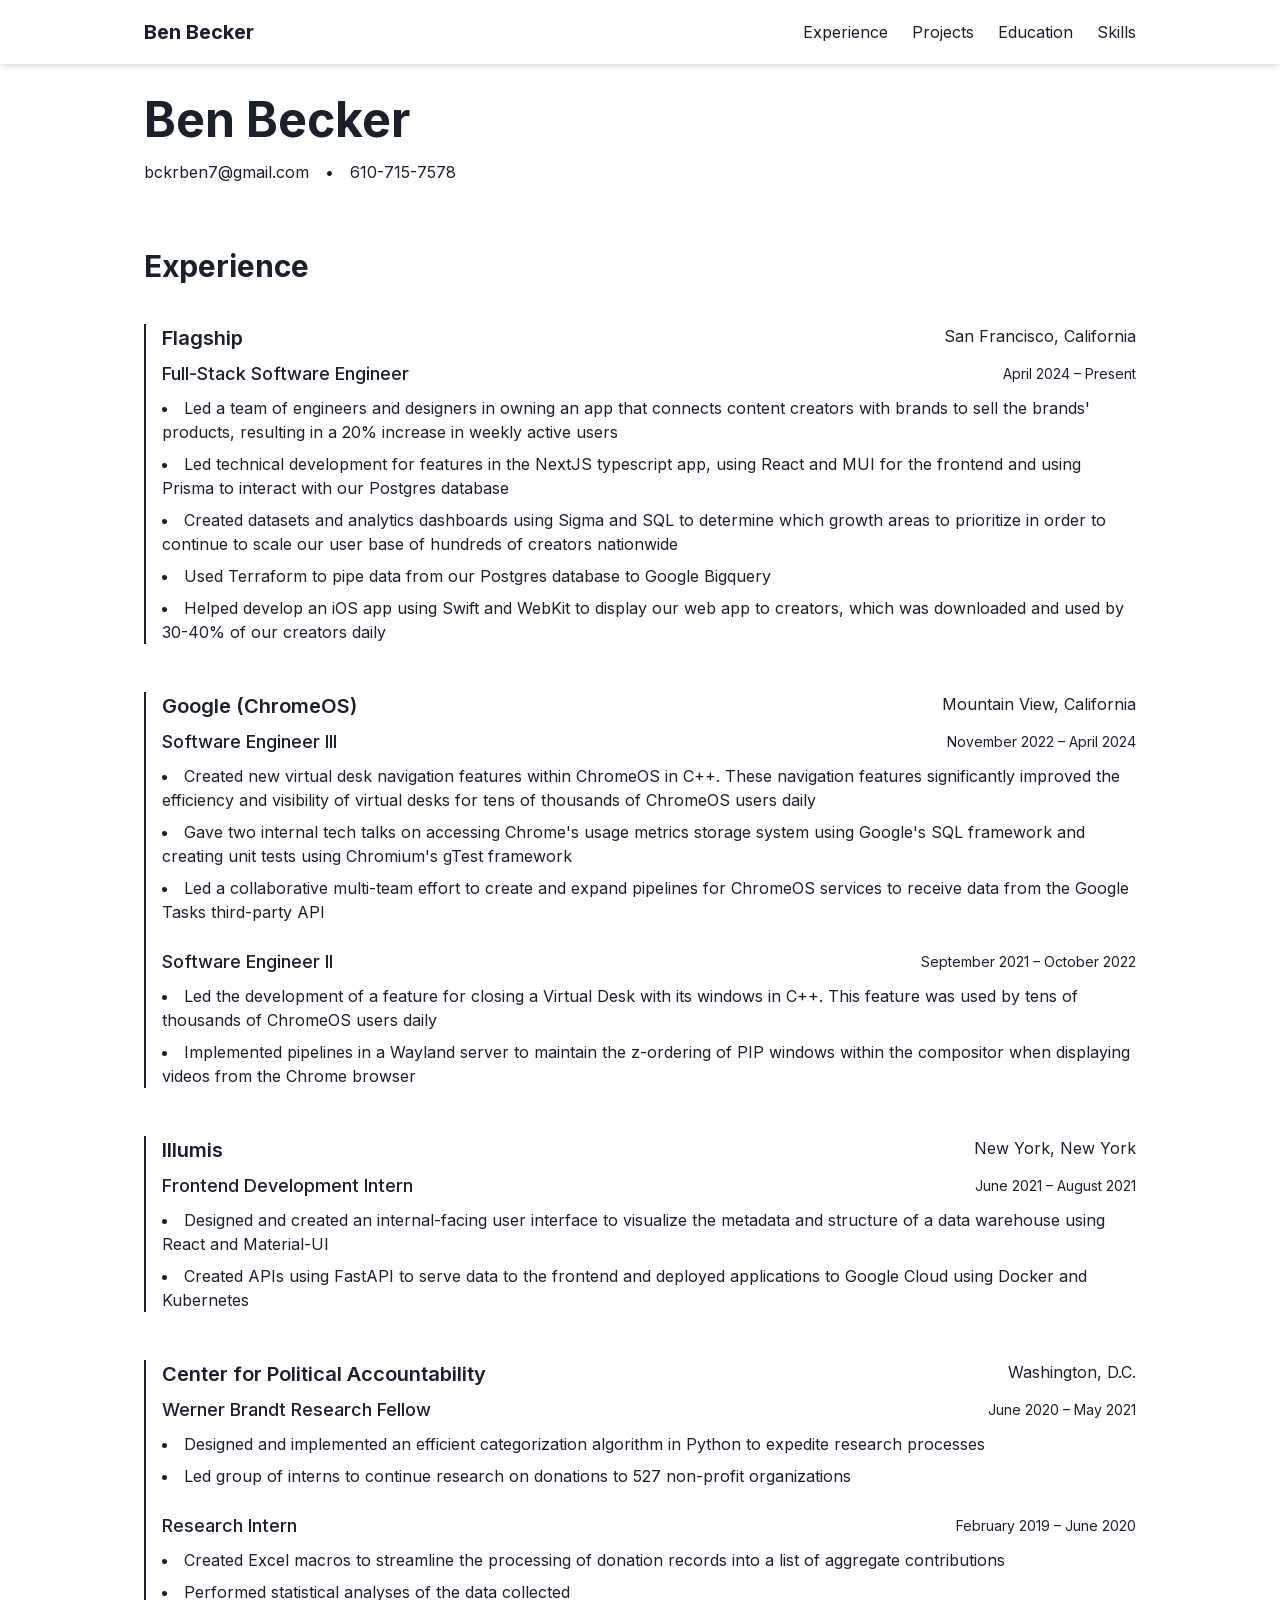
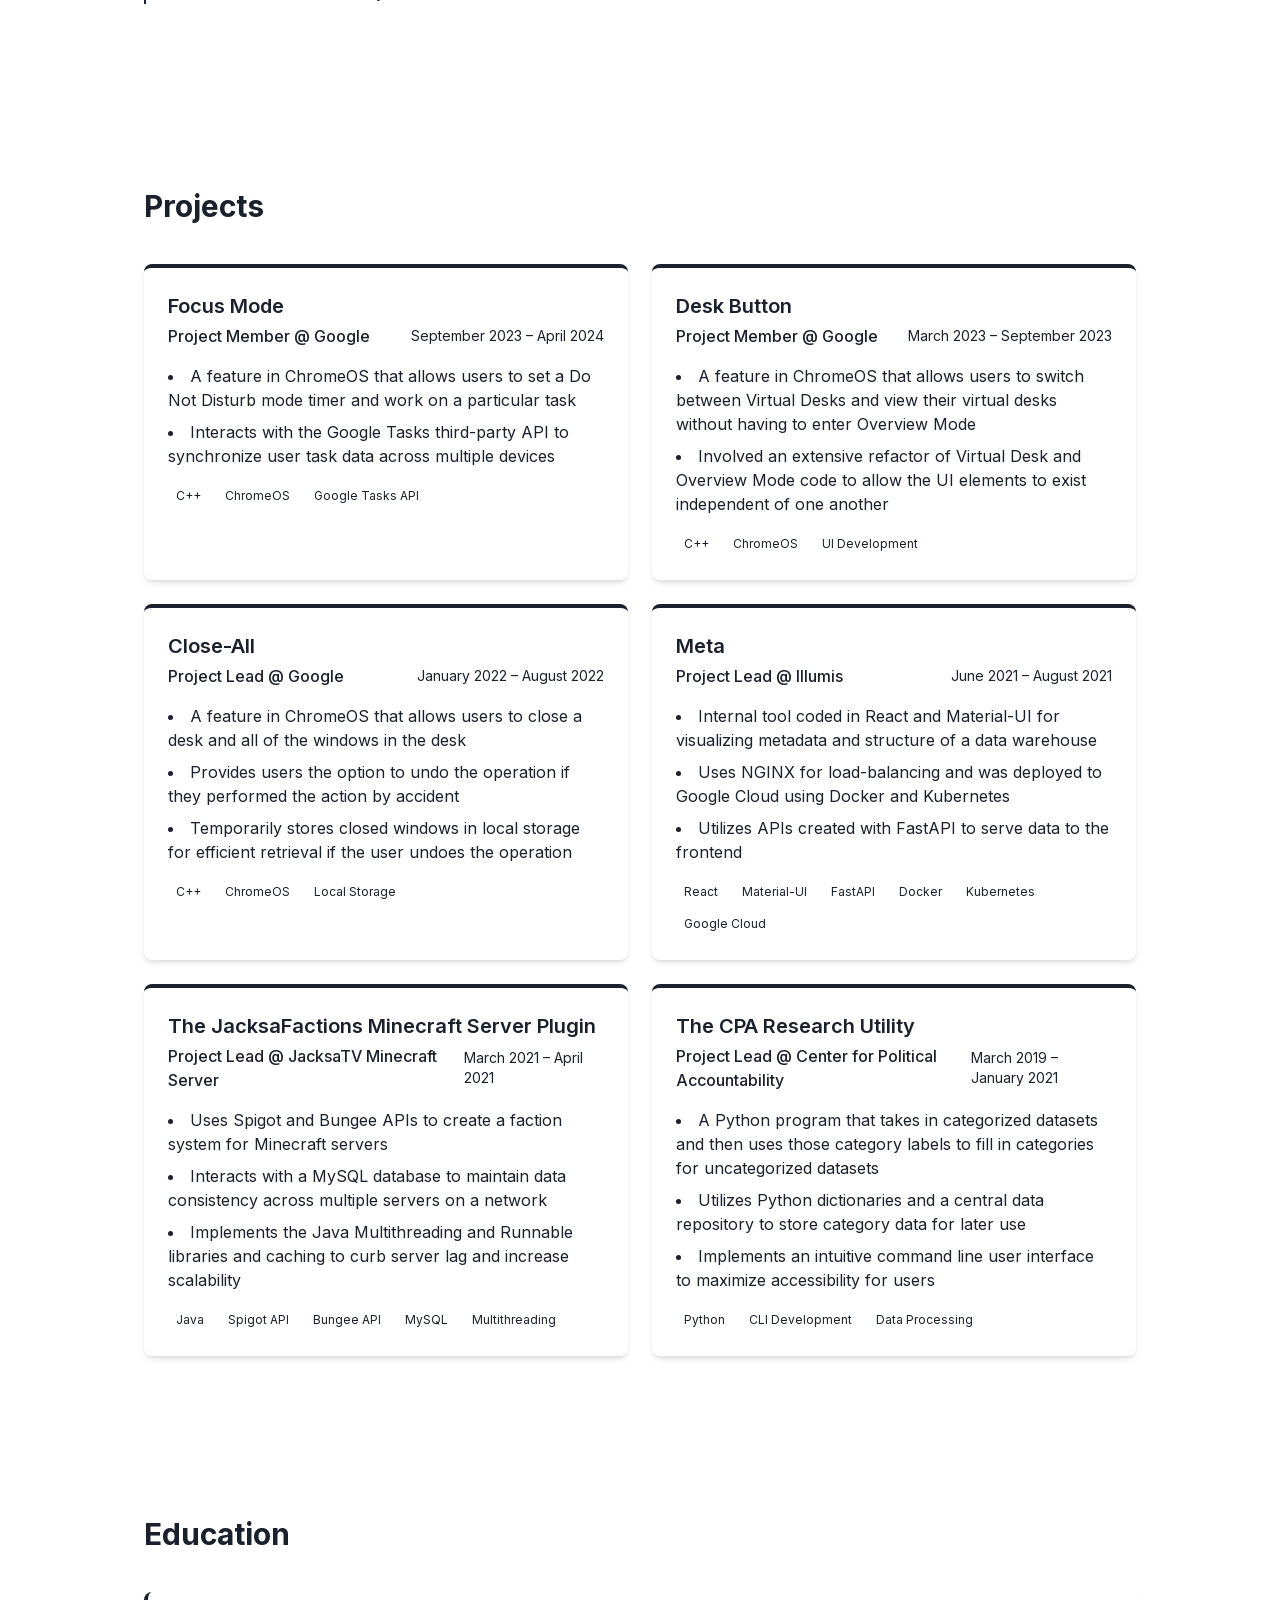
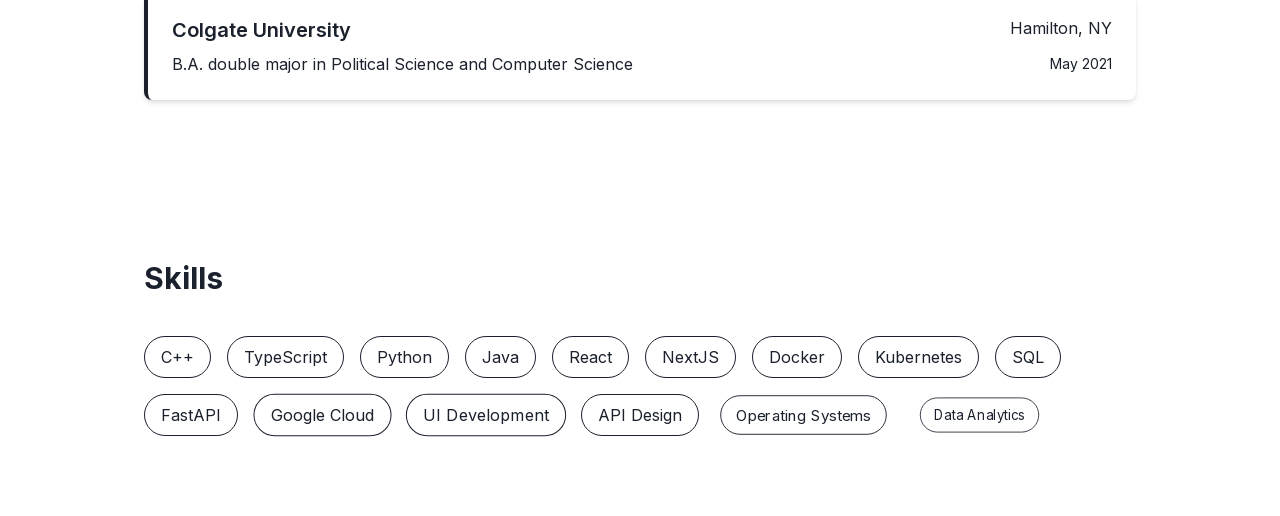
==== commit 1a7211e9: "Updates" ====
--- a/index.html
+++ b/index.html
@@ -1 +1 @@
-<!DOCTYPE html><html lang="en" class="scroll-smooth"><head><meta charSet="utf-8"/><meta name="viewport" content="width=device-width, initial-scale=1"/><link rel="preload" href="/_next/static/media/a34f9d1faa5f3315-s.p.woff2" as="font" crossorigin="" type="font/woff2"/><link rel="stylesheet" href="/_next/static/css/162441bf9d6e75ff.css" data-precedence="next"/><link rel="preload" as="script" fetchPriority="low" href="/_next/static/chunks/webpack-decb145ea5426c4a.js"/><script src="/_next/static/chunks/4bd1b696-0b87df8b05ba031f.js" async=""></script><script src="/_next/static/chunks/684-a1b4c7348c060b59.js" async=""></script><script src="/_next/static/chunks/main-app-e1ab3174d8a6b822.js" async=""></script><script src="/_next/static/chunks/363-6d44aa7e045cbe06.js" async=""></script><script src="/_next/static/chunks/app/page-bf32ecc496da4f52.js" async=""></script><meta name="next-size-adjust" content=""/><title>Ben - Software Engineer</title><meta name="description" content="Full-stack software engineer with experience at Flagship and Google"/><link rel="shortcut icon" href="/favicon.ico"/><link rel="icon" href="/favicon.ico" type="image/x-icon" sizes="16x16"/><link rel="icon" href="/favicon.ico" sizes="any"/><link rel="icon" href="/favicon-16.png" sizes="16x16" type="image/png"/><link rel="icon" href="/favicon-32.png" sizes="32x32" type="image/png"/><link rel="icon" href="/favicon.svg" type="image/svg+xml"/><link rel="apple-touch-icon" href="/apple-touch-icon.png"/><script src="/_next/static/chunks/polyfills-42372ed130431b0a.js" noModule=""></script></head><body class="__className_d65c78"><main class="min-h-screen bg-white pt-16"><header class="fixed top-0 left-0 right-0 z-50 bg-white shadow-md"><nav class="max-w-5xl mx-auto px-4 h-16 flex items-center justify-between"><div style="opacity:0;transform:translateX(-20px)"><a class="text-xl font-bold text-primary hover:text-primary-light transition-colors" href="/">Ben Becker</a></div><ul class="flex space-x-6"><li style="opacity:0;transform:translateY(-20px)"><a class="text-text-light hover:text-primary transition-colors" href="#experience">Experience</a></li><li style="opacity:0;transform:translateY(-20px)"><a class="text-text-light hover:text-primary transition-colors" href="#projects">Projects</a></li><li style="opacity:0;transform:translateY(-20px)"><a class="text-text-light hover:text-primary transition-colors" href="#education">Education</a></li><li style="opacity:0;transform:translateY(-20px)"><a class="text-text-light hover:text-primary transition-colors" href="#skills">Skills</a></li></ul></nav></header><section class="py-8 bg-primary/5"><div class="max-w-5xl mx-auto px-4"><h1 class="text-4xl md:text-5xl font-bold text-primary mb-4">Ben Becker</h1><div class="flex flex-col md:flex-row gap-4 text-text-light"><a href="mailto:bckrben7@gmail.com" class="hover:text-primary transition-colors">bckrben7@gmail.com</a><span class="hidden md:inline text-text-lighter">•</span><a href="tel:610-715-7578" class="hover:text-primary transition-colors">610-715-7578</a></div></div></section><section id="experience" class="pt-8 pb-20"><div class="max-w-5xl mx-auto px-4"><h2 class="text-3xl font-bold mb-10 text-primary" style="opacity:0;transform:translateY(20px)">Experience</h2><div class="space-y-12"><div class="border-l-2 border-accent pl-4 hover:border-secondary transition-colors" style="opacity:0;transform:translateY(20px)"><div class="flex justify-between items-start mb-2"><h3 class="text-xl font-semibold text-primary">Flagship</h3><span class="text-text-light">San Francisco, California</span></div><div class="mb-6"><div class="flex justify-between items-center mb-2"><h4 class="text-lg font-medium text-primary-light">Full-Stack Software Engineer</h4><span class="text-sm text-text-lighter">April 2024<!-- --> – <!-- -->Present</span></div><ul class="list-disc list-inside space-y-2"><li class="text-text-light hover:text-text transition-colors" style="opacity:0;transform:translateX(-10px)">Led a team of engineers and designers in owning an app that connects content creators with brands to sell the brands&#x27; products, resulting in a 20% increase in weekly active users</li><li class="text-text-light hover:text-text transition-colors" style="opacity:0;transform:translateX(-10px)">Led technical development for features in the NextJS typescript app, using React and MUI for the frontend and using Prisma to interact with our Postgres database</li><li class="text-text-light hover:text-text transition-colors" style="opacity:0;transform:translateX(-10px)">Created datasets and analytics dashboards using Sigma and SQL to determine which growth areas to prioritize in order to continue to scale our user base of hundreds of creators nationwide</li><li class="text-text-light hover:text-text transition-colors" style="opacity:0;transform:translateX(-10px)">Used Terraform to pipe data from our Postgres database to Google Bigquery</li><li class="text-text-light hover:text-text transition-colors" style="opacity:0;transform:translateX(-10px)">Helped develop an iOS app using Swift and WebKit to display our web app to creators, which was downloaded and used by 30-40% of our creators daily</li></ul></div></div><div class="border-l-2 border-accent pl-4 hover:border-secondary transition-colors" style="opacity:0;transform:translateY(20px)"><div class="flex justify-between items-start mb-2"><h3 class="text-xl font-semibold text-primary">Google (ChromeOS)</h3><span class="text-text-light">Mountain View, California</span></div><div class="mb-6"><div class="flex justify-between items-center mb-2"><h4 class="text-lg font-medium text-primary-light">Software Engineer III</h4><span class="text-sm text-text-lighter">November 2022<!-- --> – <!-- -->April 2024</span></div><ul class="list-disc list-inside space-y-2"><li class="text-text-light hover:text-text transition-colors" style="opacity:0;transform:translateX(-10px)">Created new virtual desk navigation features within ChromeOS in C++. These navigation features significantly improved the efficiency and visibility of virtual desks for tens of thousands of ChromeOS users daily</li><li class="text-text-light hover:text-text transition-colors" style="opacity:0;transform:translateX(-10px)">Gave two internal tech talks on accessing Chrome&#x27;s usage metrics storage system using Google&#x27;s SQL framework and creating unit tests using Chromium&#x27;s gTest framework</li><li class="text-text-light hover:text-text transition-colors" style="opacity:0;transform:translateX(-10px)">Led a collaborative multi-team effort to create and expand pipelines for ChromeOS services to receive data from the Google Tasks third-party API</li></ul></div><div class="mb-6"><div class="flex justify-between items-center mb-2"><h4 class="text-lg font-medium text-primary-light">Software Engineer II</h4><span class="text-sm text-text-lighter">September 2021<!-- --> – <!-- -->October 2022</span></div><ul class="list-disc list-inside space-y-2"><li class="text-text-light hover:text-text transition-colors" style="opacity:0;transform:translateX(-10px)">Led the development of a feature for closing a Virtual Desk with its windows in C++. This feature was used by tens of thousands of ChromeOS users daily</li><li class="text-text-light hover:text-text transition-colors" style="opacity:0;transform:translateX(-10px)">Implemented pipelines in a Wayland server to maintain the z-ordering of PIP windows within the compositor when displaying videos from the Chrome browser</li></ul></div></div><div class="border-l-2 border-accent pl-4 hover:border-secondary transition-colors" style="opacity:0;transform:translateY(20px)"><div class="flex justify-between items-start mb-2"><h3 class="text-xl font-semibold text-primary">Illumis</h3><span class="text-text-light">New York, New York</span></div><div class="mb-6"><div class="flex justify-between items-center mb-2"><h4 class="text-lg font-medium text-primary-light">Frontend Development Intern</h4><span class="text-sm text-text-lighter">June 2021<!-- --> – <!-- -->August 2021</span></div><ul class="list-disc list-inside space-y-2"><li class="text-text-light hover:text-text transition-colors" style="opacity:0;transform:translateX(-10px)">Designed and created an internal-facing user interface to visualize the metadata and structure of a data warehouse using React and Material-UI</li><li class="text-text-light hover:text-text transition-colors" style="opacity:0;transform:translateX(-10px)">Created APIs using FastAPI to serve data to the frontend and deployed applications to Google Cloud using Docker and Kubernetes</li></ul></div></div><div class="border-l-2 border-accent pl-4 hover:border-secondary transition-colors" style="opacity:0;transform:translateY(20px)"><div class="flex justify-between items-start mb-2"><h3 class="text-xl font-semibold text-primary">Center for Political Accountability</h3><span class="text-text-light">Washington, D.C.</span></div><div class="mb-6"><div class="flex justify-between items-center mb-2"><h4 class="text-lg font-medium text-primary-light">Werner Brandt Research Fellow</h4><span class="text-sm text-text-lighter">June 2020<!-- --> – <!-- -->May 2021</span></div><ul class="list-disc list-inside space-y-2"><li class="text-text-light hover:text-text transition-colors" style="opacity:0;transform:translateX(-10px)">Designed and implemented an efficient categorization algorithm in Python to expedite research processes</li><li class="text-text-light hover:text-text transition-colors" style="opacity:0;transform:translateX(-10px)">Led group of interns to continue research on donations to 527 non-profit organizations</li></ul></div><div class="mb-6"><div class="flex justify-between items-center mb-2"><h4 class="text-lg font-medium text-primary-light">Research Intern</h4><span class="text-sm text-text-lighter">February 2019<!-- --> – <!-- -->June 2020</span></div><ul class="list-disc list-inside space-y-2"><li class="text-text-light hover:text-text transition-colors" style="opacity:0;transform:translateX(-10px)">Created Excel macros to streamline the processing of donation records into a list of aggregate contributions</li><li class="text-text-light hover:text-text transition-colors" style="opacity:0;transform:translateX(-10px)">Performed statistical analyses of the data collected</li></ul></div></div></div></div></section><section id="projects" class="py-20 bg-primary/5"><div class="max-w-5xl mx-auto px-4"><h2 class="text-3xl font-bold mb-10 text-primary" style="opacity:0;transform:translateY(20px)">Projects</h2><div class="grid grid-cols-1 md:grid-cols-2 gap-6"><div class="bg-white p-6 rounded-lg shadow-md border-t-4 border-accent hover:border-secondary transition-colors" style="opacity:0;transform:translateY(20px)"><div class="mb-4"><h3 class="text-xl font-semibold text-primary mb-1">Focus Mode</h3><div class="flex justify-between items-center mb-2"><span class="text-primary-light font-medium">Project Member<!-- --> @ <!-- -->Google</span><span class="text-sm text-text-lighter">September 2023 – April 2024</span></div></div><ul class="list-disc list-inside space-y-2 mb-4"><li class="text-text-light" style="opacity:0;transform:translateX(-10px)">A feature in ChromeOS that allows users to set a Do Not Disturb mode timer and work on a particular task</li><li class="text-text-light" style="opacity:0;transform:translateX(-10px)">Interacts with the Google Tasks third-party API to synchronize user task data across multiple devices</li></ul><div class="flex flex-wrap gap-2"><span class="text-xs bg-secondary/10 text-secondary px-2 py-1 rounded-full">C++</span><span class="text-xs bg-secondary/10 text-secondary px-2 py-1 rounded-full">ChromeOS</span><span class="text-xs bg-secondary/10 text-secondary px-2 py-1 rounded-full">Google Tasks API</span></div></div><div class="bg-white p-6 rounded-lg shadow-md border-t-4 border-accent hover:border-secondary transition-colors" style="opacity:0;transform:translateY(20px)"><div class="mb-4"><h3 class="text-xl font-semibold text-primary mb-1">Desk Button</h3><div class="flex justify-between items-center mb-2"><span class="text-primary-light font-medium">Project Member<!-- --> @ <!-- -->Google</span><span class="text-sm text-text-lighter">March 2023 – September 2023</span></div></div><ul class="list-disc list-inside space-y-2 mb-4"><li class="text-text-light" style="opacity:0;transform:translateX(-10px)">A feature in ChromeOS that allows users to switch between Virtual Desks and view their virtual desks without having to enter Overview Mode</li><li class="text-text-light" style="opacity:0;transform:translateX(-10px)">Involved an extensive refactor of Virtual Desk and Overview Mode code to allow the UI elements to exist independent of one another</li></ul><div class="flex flex-wrap gap-2"><span class="text-xs bg-secondary/10 text-secondary px-2 py-1 rounded-full">C++</span><span class="text-xs bg-secondary/10 text-secondary px-2 py-1 rounded-full">ChromeOS</span><span class="text-xs bg-secondary/10 text-secondary px-2 py-1 rounded-full">UI Development</span></div></div><div class="bg-white p-6 rounded-lg shadow-md border-t-4 border-accent hover:border-secondary transition-colors" style="opacity:0;transform:translateY(20px)"><div class="mb-4"><h3 class="text-xl font-semibold text-primary mb-1">Close-All</h3><div class="flex justify-between items-center mb-2"><span class="text-primary-light font-medium">Project Lead<!-- --> @ <!-- -->Google</span><span class="text-sm text-text-lighter">January 2022 – August 2022</span></div></div><ul class="list-disc list-inside space-y-2 mb-4"><li class="text-text-light" style="opacity:0;transform:translateX(-10px)">A feature in ChromeOS that allows users to close a desk and all of the windows in the desk</li><li class="text-text-light" style="opacity:0;transform:translateX(-10px)">Provides users the option to undo the operation if they performed the action by accident</li><li class="text-text-light" style="opacity:0;transform:translateX(-10px)">Temporarily stores closed windows in local storage for efficient retrieval if the user undoes the operation</li></ul><div class="flex flex-wrap gap-2"><span class="text-xs bg-secondary/10 text-secondary px-2 py-1 rounded-full">C++</span><span class="text-xs bg-secondary/10 text-secondary px-2 py-1 rounded-full">ChromeOS</span><span class="text-xs bg-secondary/10 text-secondary px-2 py-1 rounded-full">Local Storage</span></div></div><div class="bg-white p-6 rounded-lg shadow-md border-t-4 border-accent hover:border-secondary transition-colors" style="opacity:0;transform:translateY(20px)"><div class="mb-4"><h3 class="text-xl font-semibold text-primary mb-1">Meta</h3><div class="flex justify-between items-center mb-2"><span class="text-primary-light font-medium">Project Lead<!-- --> @ <!-- -->Illumis</span><span class="text-sm text-text-lighter">June 2021 – August 2021</span></div></div><ul class="list-disc list-inside space-y-2 mb-4"><li class="text-text-light" style="opacity:0;transform:translateX(-10px)">Internal tool coded in React and Material-UI for visualizing metadata and structure of a data warehouse</li><li class="text-text-light" style="opacity:0;transform:translateX(-10px)">Uses NGINX for load-balancing and was deployed to Google Cloud using Docker and Kubernetes</li><li class="text-text-light" style="opacity:0;transform:translateX(-10px)">Utilizes APIs created with FastAPI to serve data to the frontend</li></ul><div class="flex flex-wrap gap-2"><span class="text-xs bg-secondary/10 text-secondary px-2 py-1 rounded-full">React</span><span class="text-xs bg-secondary/10 text-secondary px-2 py-1 rounded-full">Material-UI</span><span class="text-xs bg-secondary/10 text-secondary px-2 py-1 rounded-full">FastAPI</span><span class="text-xs bg-secondary/10 text-secondary px-2 py-1 rounded-full">Docker</span><span class="text-xs bg-secondary/10 text-secondary px-2 py-1 rounded-full">Kubernetes</span><span class="text-xs bg-secondary/10 text-secondary px-2 py-1 rounded-full">Google Cloud</span></div></div><div class="bg-white p-6 rounded-lg shadow-md border-t-4 border-accent hover:border-secondary transition-colors" style="opacity:0;transform:translateY(20px)"><div class="mb-4"><h3 class="text-xl font-semibold text-primary mb-1">The JacksaFactions Minecraft Server Plugin</h3><div class="flex justify-between items-center mb-2"><span class="text-primary-light font-medium">Project Lead<!-- --> @ <!-- -->JacksaTV Minecraft Server</span><span class="text-sm text-text-lighter">March 2021 – April 2021</span></div></div><ul class="list-disc list-inside space-y-2 mb-4"><li class="text-text-light" style="opacity:0;transform:translateX(-10px)">Uses Spigot and Bungee APIs to create a faction system for Minecraft servers</li><li class="text-text-light" style="opacity:0;transform:translateX(-10px)">Interacts with a MySQL database to maintain data consistency across multiple servers on a network</li><li class="text-text-light" style="opacity:0;transform:translateX(-10px)">Implements the Java Multithreading and Runnable libraries and caching to curb server lag and increase scalability</li></ul><div class="flex flex-wrap gap-2"><span class="text-xs bg-secondary/10 text-secondary px-2 py-1 rounded-full">Java</span><span class="text-xs bg-secondary/10 text-secondary px-2 py-1 rounded-full">Spigot API</span><span class="text-xs bg-secondary/10 text-secondary px-2 py-1 rounded-full">Bungee API</span><span class="text-xs bg-secondary/10 text-secondary px-2 py-1 rounded-full">MySQL</span><span class="text-xs bg-secondary/10 text-secondary px-2 py-1 rounded-full">Multithreading</span></div></div><div class="bg-white p-6 rounded-lg shadow-md border-t-4 border-accent hover:border-secondary transition-colors" style="opacity:0;transform:translateY(20px)"><div class="mb-4"><h3 class="text-xl font-semibold text-primary mb-1">The CPA Research Utility</h3><div class="flex justify-between items-center mb-2"><span class="text-primary-light font-medium">Project Lead<!-- --> @ <!-- -->Center for Political Accountability</span><span class="text-sm text-text-lighter">March 2019 – January 2021</span></div></div><ul class="list-disc list-inside space-y-2 mb-4"><li class="text-text-light" style="opacity:0;transform:translateX(-10px)">A Python program that takes in categorized datasets and then uses those category labels to fill in categories for uncategorized datasets</li><li class="text-text-light" style="opacity:0;transform:translateX(-10px)">Utilizes Python dictionaries and a central data repository to store category data for later use</li><li class="text-text-light" style="opacity:0;transform:translateX(-10px)">Implements an intuitive command line user interface to maximize accessibility for users</li></ul><div class="flex flex-wrap gap-2"><span class="text-xs bg-secondary/10 text-secondary px-2 py-1 rounded-full">Python</span><span class="text-xs bg-secondary/10 text-secondary px-2 py-1 rounded-full">CLI Development</span><span class="text-xs bg-secondary/10 text-secondary px-2 py-1 rounded-full">Data Processing</span></div></div></div></div></section><section id="education" class="py-20 bg-primary/5"><div class="max-w-5xl mx-auto px-4"><h2 class="text-3xl font-bold mb-10 text-primary" style="opacity:0;transform:translateY(20px)">Education</h2><div class="space-y-8"><div class="bg-white p-6 rounded-lg shadow-md border-l-4 border-secondary hover:border-accent transition-colors" style="opacity:0;transform:translateY(20px)"><div class="flex justify-between items-start mb-2"><h3 class="text-xl font-semibold text-primary">Colgate University</h3><span class="text-text-light">Hamilton, NY</span></div><div class="flex justify-between items-center"><p class="text-primary-light">B.A. double major in Political Science and Computer Science</p><span class="text-sm text-text-lighter">May 2021</span></div></div></div></div></section><section id="skills" class="py-20"><div class="max-w-5xl mx-auto px-4"><h2 class="text-3xl font-bold mb-10 text-primary" style="opacity:0;transform:translateY(20px)">Skills</h2><div class="flex flex-wrap gap-4"><div class="bg-primary/5 px-4 py-2 rounded-full border border-accent/20 hover:border-secondary/50 hover:bg-primary/10 transition-colors" style="opacity:0;transform:scale(0.8)"><span class="text-primary-light">C++</span></div><div class="bg-primary/5 px-4 py-2 rounded-full border border-accent/20 hover:border-secondary/50 hover:bg-primary/10 transition-colors" style="opacity:0;transform:scale(0.8)"><span class="text-primary-light">TypeScript</span></div><div class="bg-primary/5 px-4 py-2 rounded-full border border-accent/20 hover:border-secondary/50 hover:bg-primary/10 transition-colors" style="opacity:0;transform:scale(0.8)"><span class="text-primary-light">Python</span></div><div class="bg-primary/5 px-4 py-2 rounded-full border border-accent/20 hover:border-secondary/50 hover:bg-primary/10 transition-colors" style="opacity:0;transform:scale(0.8)"><span class="text-primary-light">Java</span></div><div class="bg-primary/5 px-4 py-2 rounded-full border border-accent/20 hover:border-secondary/50 hover:bg-primary/10 transition-colors" style="opacity:0;transform:scale(0.8)"><span class="text-primary-light">React</span></div><div class="bg-primary/5 px-4 py-2 rounded-full border border-accent/20 hover:border-secondary/50 hover:bg-primary/10 transition-colors" style="opacity:0;transform:scale(0.8)"><span class="text-primary-light">NextJS</span></div><div class="bg-primary/5 px-4 py-2 rounded-full border border-accent/20 hover:border-secondary/50 hover:bg-primary/10 transition-colors" style="opacity:0;transform:scale(0.8)"><span class="text-primary-light">Docker</span></div><div class="bg-primary/5 px-4 py-2 rounded-full border border-accent/20 hover:border-secondary/50 hover:bg-primary/10 transition-colors" style="opacity:0;transform:scale(0.8)"><span class="text-primary-light">Kubernetes</span></div><div class="bg-primary/5 px-4 py-2 rounded-full border border-accent/20 hover:border-secondary/50 hover:bg-primary/10 transition-colors" style="opacity:0;transform:scale(0.8)"><span class="text-primary-light">SQL</span></div><div class="bg-primary/5 px-4 py-2 rounded-full border border-accent/20 hover:border-secondary/50 hover:bg-primary/10 transition-colors" style="opacity:0;transform:scale(0.8)"><span class="text-primary-light">FastAPI</span></div><div class="bg-primary/5 px-4 py-2 rounded-full border border-accent/20 hover:border-secondary/50 hover:bg-primary/10 transition-colors" style="opacity:0;transform:scale(0.8)"><span class="text-primary-light">Google Cloud</span></div><div class="bg-primary/5 px-4 py-2 rounded-full border border-accent/20 hover:border-secondary/50 hover:bg-primary/10 transition-colors" style="opacity:0;transform:scale(0.8)"><span class="text-primary-light">UI Development</span></div><div class="bg-primary/5 px-4 py-2 rounded-full border border-accent/20 hover:border-secondary/50 hover:bg-primary/10 transition-colors" style="opacity:0;transform:scale(0.8)"><span class="text-primary-light">API Design</span></div><div class="bg-primary/5 px-4 py-2 rounded-full border border-accent/20 hover:border-secondary/50 hover:bg-primary/10 transition-colors" style="opacity:0;transform:scale(0.8)"><span class="text-primary-light">Operating Systems</span></div><div class="bg-primary/5 px-4 py-2 rounded-full border border-accent/20 hover:border-secondary/50 hover:bg-primary/10 transition-colors" style="opacity:0;transform:scale(0.8)"><span class="text-primary-light">Data Analytics</span></div></div></div></section></main><script src="/_next/static/chunks/webpack-decb145ea5426c4a.js" async=""></script><script>(self.__next_f=self.__next_f||[]).push([0])</script><script>self.__next_f.push([1,"1:\"$Sreact.fragment\"\n2:I[7555,[],\"\"]\n3:I[1295,[],\"\"]\n4:I[7262,[\"363\",\"static/chunks/363-6d44aa7e045cbe06.js\",\"974\",\"static/chunks/app/page-bf32ecc496da4f52.js\"],\"default\"]\n5:I[9665,[],\"OutletBoundary\"]\n8:I[9665,[],\"ViewportBoundary\"]\na:I[9665,[],\"MetadataBoundary\"]\nc:I[6614,[],\"\"]\n:HL[\"/_next/static/media/a34f9d1faa5f3315-s.p.woff2\",\"font\",{\"crossOrigin\":\"\",\"type\":\"font/woff2\"}]\n:HL[\"/_next/static/css/162441bf9d6e75ff.css\",\"style\"]\n"])</script><script>self.__next_f.push([1,"0:{\"P\":null,\"b\":\"CopwKFcUTB7dOUZgKmziI\",\"p\":\"\",\"c\":[\"\",\"\"],\"i\":false,\"f\":[[[\"\",{\"children\":[\"__PAGE__\",{}]},\"$undefined\",\"$undefined\",true],[\"\",[\"$\",\"$1\",\"c\",{\"children\":[[[\"$\",\"link\",\"0\",{\"rel\":\"stylesheet\",\"href\":\"/_next/static/css/162441bf9d6e75ff.css\",\"precedence\":\"next\",\"crossOrigin\":\"$undefined\",\"nonce\":\"$undefined\"}]],[\"$\",\"html\",null,{\"lang\":\"en\",\"className\":\"scroll-smooth\",\"children\":[\"$\",\"body\",null,{\"className\":\"__className_d65c78\",\"children\":[\"$\",\"$L2\",null,{\"parallelRouterKey\":\"children\",\"error\":\"$undefined\",\"errorStyles\":\"$undefined\",\"errorScripts\":\"$undefined\",\"template\":[\"$\",\"$L3\",null,{}],\"templateStyles\":\"$undefined\",\"templateScripts\":\"$undefined\",\"notFound\":[[[\"$\",\"title\",null,{\"children\":\"404: This page could not be found.\"}],[\"$\",\"div\",null,{\"style\":{\"fontFamily\":\"system-ui,\\\"Segoe UI\\\",Roboto,Helvetica,Arial,sans-serif,\\\"Apple Color Emoji\\\",\\\"Segoe UI Emoji\\\"\",\"height\":\"100vh\",\"textAlign\":\"center\",\"display\":\"flex\",\"flexDirection\":\"column\",\"alignItems\":\"center\",\"justifyContent\":\"center\"},\"children\":[\"$\",\"div\",null,{\"children\":[[\"$\",\"style\",null,{\"dangerouslySetInnerHTML\":{\"__html\":\"body{color:#000;background:#fff;margin:0}.next-error-h1{border-right:1px solid rgba(0,0,0,.3)}@media (prefers-color-scheme:dark){body{color:#fff;background:#000}.next-error-h1{border-right:1px solid rgba(255,255,255,.3)}}\"}}],[\"$\",\"h1\",null,{\"className\":\"next-error-h1\",\"style\":{\"display\":\"inline-block\",\"margin\":\"0 20px 0 0\",\"padding\":\"0 23px 0 0\",\"fontSize\":24,\"fontWeight\":500,\"verticalAlign\":\"top\",\"lineHeight\":\"49px\"},\"children\":404}],[\"$\",\"div\",null,{\"style\":{\"display\":\"inline-block\"},\"children\":[\"$\",\"h2\",null,{\"style\":{\"fontSize\":14,\"fontWeight\":400,\"lineHeight\":\"49px\",\"margin\":0},\"children\":\"This page could not be found.\"}]}]]}]}]],[]],\"forbidden\":\"$undefined\",\"unauthorized\":\"$undefined\"}]}]}]]}],{\"children\":[\"__PAGE__\",[\"$\",\"$1\",\"c\",{\"children\":[[\"$\",\"$L4\",null,{\"experiences\":[{\"company\":\"Flagship\",\"location\":\"San Francisco, California\",\"positions\":[{\"title\":\"Full-Stack Software Engineer\",\"startDate\":\"April 2024\",\"endDate\":\"Present\",\"achievements\":[\"Led a team of engineers and designers in owning an app that connects content creators with brands to sell the brands' products, resulting in a 20% increase in weekly active users\",\"Led technical development for features in the NextJS typescript app, using React and MUI for the frontend and using Prisma to interact with our Postgres database\",\"Created datasets and analytics dashboards using Sigma and SQL to determine which growth areas to prioritize in order to continue to scale our user base of hundreds of creators nationwide\",\"Used Terraform to pipe data from our Postgres database to Google Bigquery\",\"Helped develop an iOS app using Swift and WebKit to display our web app to creators, which was downloaded and used by 30-40% of our creators daily\"]}]},{\"company\":\"Google (ChromeOS)\",\"location\":\"Mountain View, California\",\"positions\":[{\"title\":\"Software Engineer III\",\"startDate\":\"November 2022\",\"endDate\":\"April 2024\",\"achievements\":[\"Created new virtual desk navigation features within ChromeOS in C++. These navigation features significantly improved the efficiency and visibility of virtual desks for tens of thousands of ChromeOS users daily\",\"Gave two internal tech talks on accessing Chrome's usage metrics storage system using Google's SQL framework and creating unit tests using Chromium's gTest framework\",\"Led a collaborative multi-team effort to create and expand pipelines for ChromeOS services to receive data from the Google Tasks third-party API\"],\"relatedProjects\":[\"Focus Mode\",\"Desk Button\"]},{\"title\":\"Software Engineer II\",\"startDate\":\"September 2021\",\"endDate\":\"October 2022\",\"achievements\":[\"Led the development of a feature for closing a Virtual Desk with its windows in C++. This feature was used by tens of thousands of ChromeOS users daily\",\"Implemented pipelines in a Wayland server to maintain the z-ordering of PIP windows within the compositor when displaying videos from the Chrome browser\"],\"relatedProjects\":[\"Close-All\"]}]},{\"company\":\"Illumis\",\"location\":\"New York, New York\",\"positions\":[{\"title\":\"Frontend Development Intern\",\"startDate\":\"June 2021\",\"endDate\":\"August 2021\",\"achievements\":[\"Designed and created an internal-facing user interface to visualize the metadata and structure of a data warehouse using React and Material-UI\",\"Created APIs using FastAPI to serve data to the frontend and deployed applications to Google Cloud using Docker and Kubernetes\"],\"relatedProjects\":[\"Meta\"]}]},{\"company\":\"Center for Political Accountability\",\"location\":\"Washington, D.C.\",\"positions\":[{\"title\":\"Werner Brandt Research Fellow\",\"startDate\":\"June 2020\",\"endDate\":\"May 2021\",\"achievements\":[\"Designed and implemented an efficient categorization algorithm in Python to expedite research processes\",\"Led group of interns to continue research on donations to 527 non-profit organizations\"],\"relatedProjects\":[\"The CPA Research Utility\"]},{\"title\":\"Research Intern\",\"startDate\":\"February 2019\",\"endDate\":\"June 2020\",\"achievements\":[\"Created Excel macros to streamline the processing of donation records into a list of aggregate contributions\",\"Performed statistical analyses of the data collected\"]}]}],\"projects\":[{\"name\":\"Focus Mode\",\"role\":\"Project Member\",\"organization\":\"Google\",\"date\":\"September 2023 – April 2024\",\"description\":[\"A feature in ChromeOS that allows users to set a Do Not Disturb mode timer and work on a particular task\",\"Interacts with the Google Tasks third-party API to synchronize user task data across multiple devices\"],\"technologies\":[\"C++\",\"ChromeOS\",\"Google Tasks API\"]},{\"name\":\"Desk Button\",\"role\":\"Project Member\",\"organization\":\"Google\",\"date\":\"March 2023 – September 2023\",\"description\":[\"A feature in ChromeOS that allows users to switch between Virtual Desks and view their virtual desks without having to enter Overview Mode\",\"Involved an extensive refactor of Virtual Desk and Overview Mode code to allow the UI elements to exist independent of one another\"],\"technologies\":[\"C++\",\"ChromeOS\",\"UI Development\"]},{\"name\":\"Close-All\",\"role\":\"Project Lead\",\"organization\":\"Google\",\"date\":\"January 2022 – August 2022\",\"description\":[\"A feature in ChromeOS that allows users to close a desk and all of the windows in the desk\",\"Provides users the option to undo the operation if they performed the action by accident\",\"Temporarily stores closed windows in local storage for efficient retrieval if the user undoes the operation\"],\"technologies\":[\"C++\",\"ChromeOS\",\"Local Storage\"]},{\"name\":\"Meta\",\"role\":\"Project Lead\",\"organization\":\"Illumis\",\"date\":\"June 2021 – August 2021\",\"description\":[\"Internal tool coded in React and Material-UI for visualizing metadata and structure of a data warehouse\",\"Uses NGINX for load-balancing and was deployed to Google Cloud using Docker and Kubernetes\",\"Utilizes APIs created with FastAPI to serve data to the frontend\"],\"technologies\":[\"React\",\"Material-UI\",\"FastAPI\",\"Docker\",\"Kubernetes\",\"Google Cloud\"]},{\"name\":\"The JacksaFactions Minecraft Server Plugin\",\"role\":\"Project Lead\",\"organization\":\"JacksaTV Minecraft Server\",\"date\":\"March 2021 – April 2021\",\"description\":[\"Uses Spigot and Bungee APIs to create a faction system for Minecraft servers\",\"Interacts with a MySQL database to maintain data consistency across multiple servers on a network\",\"Implements the Java Multithreading and Runnable libraries and caching to curb server lag and increase scalability\"],\"technologies\":[\"Java\",\"Spigot API\",\"Bungee API\",\"MySQL\",\"Multithreading\"]},{\"name\":\"The CPA Research Utility\",\"role\":\"Project Lead\",\"organization\":\"Center for Political Accountability\",\"date\":\"March 2019 – January 2021\",\"description\":[\"A Python program that takes in categorized datasets and then uses those category labels to fill in categories for uncategorized datasets\",\"Utilizes Python dictionaries and a central data repository to store category data for later use\",\"Implements an intuitive command line user interface to maximize accessibility for users\"],\"technologies\":[\"Python\",\"CLI Development\",\"Data Processing\"]}],\"education\":[{\"school\":\"Colgate University\",\"location\":\"Hamilton, NY\",\"degree\":\"B.A. double major in Political Science and Computer Science\",\"graduationDate\":\"May 2021\",\"gpa\":\"3.42\"}],\"skills\":[\"C++\",\"TypeScript\",\"Python\",\"Java\",\"React\",\"NextJS\",\"Docker\",\"Kubernetes\",\"SQL\",\"FastAPI\",\"Google Cloud\",\"UI Development\",\"API Design\",\"Operating Systems\",\"Data Analytics\"]}],\"$undefined\",null,[\"$\",\"$L5\",null,{\"children\":[\"$L6\",\"$L7\",null]}]]}],{},null,false]},null,false],[\"$\",\"$1\",\"h\",{\"children\":[null,[\"$\",\"$1\",\"c03Vn4kenEXRwF5YZmRXL\",{\"children\":[[\"$\",\"$L8\",null,{\"children\":\"$L9\"}],[\"$\",\"meta\",null,{\"name\":\"next-size-adjust\",\"content\":\"\"}]]}],[\"$\",\"$La\",null,{\"children\":\"$Lb\"}]]}],false]],\"m\":\"$undefined\",\"G\":[\"$c\",\"$undefined\"],\"s\":false,\"S\":true}\n"])</script><script>self.__next_f.push([1,"9:[[\"$\",\"meta\",\"0\",{\"charSet\":\"utf-8\"}],[\"$\",\"meta\",\"1\",{\"name\":\"viewport\",\"content\":\"width=device-width, initial-scale=1\"}]]\n6:null\n"])</script><script>self.__next_f.push([1,"7:null\nb:[[\"$\",\"title\",\"0\",{\"children\":\"Ben - Software Engineer\"}],[\"$\",\"meta\",\"1\",{\"name\":\"description\",\"content\":\"Full-stack software engineer with experience at Flagship and Google\"}],[\"$\",\"link\",\"2\",{\"rel\":\"shortcut icon\",\"href\":\"/favicon.ico\"}],[\"$\",\"link\",\"3\",{\"rel\":\"icon\",\"href\":\"/favicon.ico\",\"type\":\"image/x-icon\",\"sizes\":\"16x16\"}],[\"$\",\"link\",\"4\",{\"rel\":\"icon\",\"href\":\"/favicon.ico\",\"sizes\":\"any\"}],[\"$\",\"link\",\"5\",{\"rel\":\"icon\",\"href\":\"/favicon-16.png\",\"sizes\":\"16x16\",\"type\":\"image/png\"}],[\"$\",\"link\",\"6\",{\"rel\":\"icon\",\"href\":\"/favicon-32.png\",\"sizes\":\"32x32\",\"type\":\"image/png\"}],[\"$\",\"link\",\"7\",{\"rel\":\"icon\",\"href\":\"/favicon.svg\",\"type\":\"image/svg+xml\"}],[\"$\",\"link\",\"8\",{\"rel\":\"apple-touch-icon\",\"href\":\"/apple-touch-icon.png\"}]]\n"])</script></body></html>+<!DOCTYPE html><html lang="en" class="scroll-smooth"><head><meta charSet="utf-8"/><meta name="viewport" content="width=device-width, initial-scale=1"/><link rel="preload" href="/_next/static/media/a34f9d1faa5f3315-s.p.woff2" as="font" crossorigin="" type="font/woff2"/><link rel="stylesheet" href="/_next/static/css/162441bf9d6e75ff.css" data-precedence="next"/><link rel="preload" as="script" fetchPriority="low" href="/_next/static/chunks/webpack-decb145ea5426c4a.js"/><script src="/_next/static/chunks/4bd1b696-0b87df8b05ba031f.js" async=""></script><script src="/_next/static/chunks/684-a1b4c7348c060b59.js" async=""></script><script src="/_next/static/chunks/main-app-e1ab3174d8a6b822.js" async=""></script><script src="/_next/static/chunks/363-6d44aa7e045cbe06.js" async=""></script><script src="/_next/static/chunks/app/page-bf32ecc496da4f52.js" async=""></script><meta name="next-size-adjust" content=""/><title>Ben - Software Engineer</title><meta name="description" content="Full-stack software engineer with experience at Flagship and Google"/><link rel="shortcut icon" href="/favicon.ico"/><link rel="icon" href="/favicon.ico" type="image/x-icon" sizes="16x16"/><link rel="icon" href="/favicon.ico" sizes="any"/><link rel="icon" href="/favicon-16.png" sizes="16x16" type="image/png"/><link rel="icon" href="/favicon-32.png" sizes="32x32" type="image/png"/><link rel="icon" href="/favicon.svg" type="image/svg+xml"/><link rel="apple-touch-icon" href="/apple-touch-icon.png"/><script src="/_next/static/chunks/polyfills-42372ed130431b0a.js" noModule=""></script></head><body class="__className_d65c78"><main class="min-h-screen bg-white pt-16"><header class="fixed top-0 left-0 right-0 z-50 bg-white shadow-md"><nav class="max-w-5xl mx-auto px-4 h-16 flex items-center justify-between"><div style="opacity:0;transform:translateX(-20px)"><a class="text-xl font-bold text-primary hover:text-primary-light transition-colors" href="/">Ben Becker</a></div><ul class="flex space-x-6"><li style="opacity:0;transform:translateY(-20px)"><a class="text-text-light hover:text-primary transition-colors" href="#experience">Experience</a></li><li style="opacity:0;transform:translateY(-20px)"><a class="text-text-light hover:text-primary transition-colors" href="#projects">Projects</a></li><li style="opacity:0;transform:translateY(-20px)"><a class="text-text-light hover:text-primary transition-colors" href="#education">Education</a></li><li style="opacity:0;transform:translateY(-20px)"><a class="text-text-light hover:text-primary transition-colors" href="#skills">Skills</a></li></ul></nav></header><section class="py-8 bg-primary/5"><div class="max-w-5xl mx-auto px-4"><h1 class="text-4xl md:text-5xl font-bold text-primary mb-4">Ben Becker</h1><div class="flex flex-col md:flex-row gap-4 text-text-light"><a href="mailto:bckrben7@gmail.com" class="hover:text-primary transition-colors">bckrben7@gmail.com</a><span class="hidden md:inline text-text-lighter">•</span><a href="tel:610-715-7578" class="hover:text-primary transition-colors">610-715-7578</a></div></div></section><section id="experience" class="pt-8 pb-20"><div class="max-w-5xl mx-auto px-4"><h2 class="text-3xl font-bold mb-10 text-primary" style="opacity:0;transform:translateY(20px)">Experience</h2><div class="space-y-12"><div class="border-l-2 border-accent pl-4 hover:border-secondary transition-colors" style="opacity:0;transform:translateY(20px)"><div class="flex justify-between items-start mb-2"><h3 class="text-xl font-semibold text-primary">Flagship</h3><span class="text-text-light">San Francisco, California</span></div><div class="mb-6"><div class="flex justify-between items-center mb-2"><h4 class="text-lg font-medium text-primary-light">Full-Stack Software Engineer</h4><span class="text-sm text-text-lighter">April 2024<!-- --> – <!-- -->Present</span></div><ul class="list-disc list-inside space-y-2"><li class="text-text-light hover:text-text transition-colors" style="opacity:0;transform:translateX(-10px)">Led a team of engineers and designers in owning an app that connects content creators with brands to sell the brands&#x27; products, resulting in a 20% increase in weekly active users</li><li class="text-text-light hover:text-text transition-colors" style="opacity:0;transform:translateX(-10px)">Led technical development for features in the NextJS typescript app, using React and MUI for the frontend and using Prisma to interact with our Postgres database</li><li class="text-text-light hover:text-text transition-colors" style="opacity:0;transform:translateX(-10px)">Created datasets and analytics dashboards using Sigma and SQL to determine which growth areas to prioritize in order to continue to scale our user base of hundreds of creators nationwide</li><li class="text-text-light hover:text-text transition-colors" style="opacity:0;transform:translateX(-10px)">Used Terraform to pipe data from our Postgres database to Google Bigquery</li><li class="text-text-light hover:text-text transition-colors" style="opacity:0;transform:translateX(-10px)">Helped develop an iOS app using Swift and WebKit to display our web app to creators, which was downloaded and used by 30-40% of our creators daily</li></ul></div></div><div class="border-l-2 border-accent pl-4 hover:border-secondary transition-colors" style="opacity:0;transform:translateY(20px)"><div class="flex justify-between items-start mb-2"><h3 class="text-xl font-semibold text-primary">Google (ChromeOS)</h3><span class="text-text-light">Mountain View, California</span></div><div class="mb-6"><div class="flex justify-between items-center mb-2"><h4 class="text-lg font-medium text-primary-light">Software Engineer III</h4><span class="text-sm text-text-lighter">November 2022<!-- --> – <!-- -->April 2024</span></div><ul class="list-disc list-inside space-y-2"><li class="text-text-light hover:text-text transition-colors" style="opacity:0;transform:translateX(-10px)">Created new virtual desk navigation features within ChromeOS in C++. These navigation features significantly improved the efficiency and visibility of virtual desks for tens of thousands of ChromeOS users daily</li><li class="text-text-light hover:text-text transition-colors" style="opacity:0;transform:translateX(-10px)">Gave two internal tech talks on accessing Chrome&#x27;s usage metrics storage system using Google&#x27;s SQL framework and creating unit tests using Chromium&#x27;s gTest framework</li><li class="text-text-light hover:text-text transition-colors" style="opacity:0;transform:translateX(-10px)">Led a collaborative multi-team effort to create and expand pipelines for ChromeOS services to receive data from the Google Tasks third-party API</li></ul></div><div class="mb-6"><div class="flex justify-between items-center mb-2"><h4 class="text-lg font-medium text-primary-light">Software Engineer II</h4><span class="text-sm text-text-lighter">September 2021<!-- --> – <!-- -->October 2022</span></div><ul class="list-disc list-inside space-y-2"><li class="text-text-light hover:text-text transition-colors" style="opacity:0;transform:translateX(-10px)">Led the development of a feature for closing a Virtual Desk with its windows in C++. This feature was used by tens of thousands of ChromeOS users daily</li><li class="text-text-light hover:text-text transition-colors" style="opacity:0;transform:translateX(-10px)">Implemented pipelines in a Wayland server to maintain the z-ordering of PIP windows within the compositor when displaying videos from the Chrome browser</li></ul></div></div><div class="border-l-2 border-accent pl-4 hover:border-secondary transition-colors" style="opacity:0;transform:translateY(20px)"><div class="flex justify-between items-start mb-2"><h3 class="text-xl font-semibold text-primary">Illumis</h3><span class="text-text-light">New York, New York</span></div><div class="mb-6"><div class="flex justify-between items-center mb-2"><h4 class="text-lg font-medium text-primary-light">Frontend Development Intern</h4><span class="text-sm text-text-lighter">June 2021<!-- --> – <!-- -->August 2021</span></div><ul class="list-disc list-inside space-y-2"><li class="text-text-light hover:text-text transition-colors" style="opacity:0;transform:translateX(-10px)">Designed and created an internal-facing user interface to visualize the metadata and structure of a data warehouse using React and Material-UI</li><li class="text-text-light hover:text-text transition-colors" style="opacity:0;transform:translateX(-10px)">Created APIs using FastAPI to serve data to the frontend and deployed applications to Google Cloud using Docker and Kubernetes</li></ul></div></div><div class="border-l-2 border-accent pl-4 hover:border-secondary transition-colors" style="opacity:0;transform:translateY(20px)"><div class="flex justify-between items-start mb-2"><h3 class="text-xl font-semibold text-primary">Center for Political Accountability</h3><span class="text-text-light">Washington, D.C.</span></div><div class="mb-6"><div class="flex justify-between items-center mb-2"><h4 class="text-lg font-medium text-primary-light">Werner Brandt Research Fellow</h4><span class="text-sm text-text-lighter">June 2020<!-- --> – <!-- -->May 2021</span></div><ul class="list-disc list-inside space-y-2"><li class="text-text-light hover:text-text transition-colors" style="opacity:0;transform:translateX(-10px)">Designed and implemented an efficient categorization algorithm in Python to expedite research processes</li><li class="text-text-light hover:text-text transition-colors" style="opacity:0;transform:translateX(-10px)">Led group of interns to continue research on donations to 527 non-profit organizations</li></ul></div><div class="mb-6"><div class="flex justify-between items-center mb-2"><h4 class="text-lg font-medium text-primary-light">Research Intern</h4><span class="text-sm text-text-lighter">February 2019<!-- --> – <!-- -->June 2020</span></div><ul class="list-disc list-inside space-y-2"><li class="text-text-light hover:text-text transition-colors" style="opacity:0;transform:translateX(-10px)">Created Excel macros to streamline the processing of donation records into a list of aggregate contributions</li><li class="text-text-light hover:text-text transition-colors" style="opacity:0;transform:translateX(-10px)">Performed statistical analyses of the data collected</li></ul></div></div></div></div></section><section id="projects" class="py-20 bg-primary/5"><div class="max-w-5xl mx-auto px-4"><h2 class="text-3xl font-bold mb-10 text-primary" style="opacity:0;transform:translateY(20px)">Projects</h2><div class="grid grid-cols-1 md:grid-cols-2 gap-6"><div class="bg-white p-6 rounded-lg shadow-md border-t-4 border-accent hover:border-secondary transition-colors" style="opacity:0;transform:translateY(20px)"><div class="mb-4"><h3 class="text-xl font-semibold text-primary mb-1">Focus Mode</h3><div class="flex justify-between items-center mb-2"><span class="text-primary-light font-medium">Project Member<!-- --> @ <!-- -->Google</span><span class="text-sm text-text-lighter">September 2023 – April 2024</span></div></div><ul class="list-disc list-inside space-y-2 mb-4"><li class="text-text-light" style="opacity:0;transform:translateX(-10px)">A feature in ChromeOS that allows users to set a Do Not Disturb mode timer and work on a particular task</li><li class="text-text-light" style="opacity:0;transform:translateX(-10px)">Interacts with the Google Tasks third-party API to synchronize user task data across multiple devices</li></ul><div class="flex flex-wrap gap-2"><span class="text-xs bg-secondary/10 text-secondary px-2 py-1 rounded-full">C++</span><span class="text-xs bg-secondary/10 text-secondary px-2 py-1 rounded-full">ChromeOS</span><span class="text-xs bg-secondary/10 text-secondary px-2 py-1 rounded-full">Google Tasks API</span></div></div><div class="bg-white p-6 rounded-lg shadow-md border-t-4 border-accent hover:border-secondary transition-colors" style="opacity:0;transform:translateY(20px)"><div class="mb-4"><h3 class="text-xl font-semibold text-primary mb-1">Desk Button</h3><div class="flex justify-between items-center mb-2"><span class="text-primary-light font-medium">Project Member<!-- --> @ <!-- -->Google</span><span class="text-sm text-text-lighter">March 2023 – September 2023</span></div></div><ul class="list-disc list-inside space-y-2 mb-4"><li class="text-text-light" style="opacity:0;transform:translateX(-10px)">A feature in ChromeOS that allows users to switch between Virtual Desks and view their virtual desks without having to enter Overview Mode</li><li class="text-text-light" style="opacity:0;transform:translateX(-10px)">Involved an extensive refactor of Virtual Desk and Overview Mode code to allow the UI elements to exist independent of one another</li></ul><div class="flex flex-wrap gap-2"><span class="text-xs bg-secondary/10 text-secondary px-2 py-1 rounded-full">C++</span><span class="text-xs bg-secondary/10 text-secondary px-2 py-1 rounded-full">ChromeOS</span><span class="text-xs bg-secondary/10 text-secondary px-2 py-1 rounded-full">UI Development</span></div></div><div class="bg-white p-6 rounded-lg shadow-md border-t-4 border-accent hover:border-secondary transition-colors" style="opacity:0;transform:translateY(20px)"><div class="mb-4"><h3 class="text-xl font-semibold text-primary mb-1">Close-All</h3><div class="flex justify-between items-center mb-2"><span class="text-primary-light font-medium">Project Lead<!-- --> @ <!-- -->Google</span><span class="text-sm text-text-lighter">January 2022 – August 2022</span></div></div><ul class="list-disc list-inside space-y-2 mb-4"><li class="text-text-light" style="opacity:0;transform:translateX(-10px)">A feature in ChromeOS that allows users to close a desk and all of the windows in the desk</li><li class="text-text-light" style="opacity:0;transform:translateX(-10px)">Provides users the option to undo the operation if they performed the action by accident</li><li class="text-text-light" style="opacity:0;transform:translateX(-10px)">Temporarily stores closed windows in local storage for efficient retrieval if the user undoes the operation</li></ul><div class="flex flex-wrap gap-2"><span class="text-xs bg-secondary/10 text-secondary px-2 py-1 rounded-full">C++</span><span class="text-xs bg-secondary/10 text-secondary px-2 py-1 rounded-full">ChromeOS</span><span class="text-xs bg-secondary/10 text-secondary px-2 py-1 rounded-full">Local Storage</span></div></div><div class="bg-white p-6 rounded-lg shadow-md border-t-4 border-accent hover:border-secondary transition-colors" style="opacity:0;transform:translateY(20px)"><div class="mb-4"><h3 class="text-xl font-semibold text-primary mb-1">Meta</h3><div class="flex justify-between items-center mb-2"><span class="text-primary-light font-medium">Project Lead<!-- --> @ <!-- -->Illumis</span><span class="text-sm text-text-lighter">June 2021 – August 2021</span></div></div><ul class="list-disc list-inside space-y-2 mb-4"><li class="text-text-light" style="opacity:0;transform:translateX(-10px)">Internal tool coded in React and Material-UI for visualizing metadata and structure of a data warehouse</li><li class="text-text-light" style="opacity:0;transform:translateX(-10px)">Uses NGINX for load-balancing and was deployed to Google Cloud using Docker and Kubernetes</li><li class="text-text-light" style="opacity:0;transform:translateX(-10px)">Utilizes APIs created with FastAPI to serve data to the frontend</li></ul><div class="flex flex-wrap gap-2"><span class="text-xs bg-secondary/10 text-secondary px-2 py-1 rounded-full">React</span><span class="text-xs bg-secondary/10 text-secondary px-2 py-1 rounded-full">Material-UI</span><span class="text-xs bg-secondary/10 text-secondary px-2 py-1 rounded-full">FastAPI</span><span class="text-xs bg-secondary/10 text-secondary px-2 py-1 rounded-full">Docker</span><span class="text-xs bg-secondary/10 text-secondary px-2 py-1 rounded-full">Kubernetes</span><span class="text-xs bg-secondary/10 text-secondary px-2 py-1 rounded-full">Google Cloud</span></div></div><div class="bg-white p-6 rounded-lg shadow-md border-t-4 border-accent hover:border-secondary transition-colors" style="opacity:0;transform:translateY(20px)"><div class="mb-4"><h3 class="text-xl font-semibold text-primary mb-1">The JacksaFactions Minecraft Server Plugin</h3><div class="flex justify-between items-center mb-2"><span class="text-primary-light font-medium">Project Lead<!-- --> @ <!-- -->JacksaTV Minecraft Server</span><span class="text-sm text-text-lighter">March 2021 – April 2021</span></div></div><ul class="list-disc list-inside space-y-2 mb-4"><li class="text-text-light" style="opacity:0;transform:translateX(-10px)">Uses Spigot and Bungee APIs to create a faction system for Minecraft servers</li><li class="text-text-light" style="opacity:0;transform:translateX(-10px)">Interacts with a MySQL database to maintain data consistency across multiple servers on a network</li><li class="text-text-light" style="opacity:0;transform:translateX(-10px)">Implements the Java Multithreading and Runnable libraries and caching to curb server lag and increase scalability</li></ul><div class="flex flex-wrap gap-2"><span class="text-xs bg-secondary/10 text-secondary px-2 py-1 rounded-full">Java</span><span class="text-xs bg-secondary/10 text-secondary px-2 py-1 rounded-full">Spigot API</span><span class="text-xs bg-secondary/10 text-secondary px-2 py-1 rounded-full">Bungee API</span><span class="text-xs bg-secondary/10 text-secondary px-2 py-1 rounded-full">MySQL</span><span class="text-xs bg-secondary/10 text-secondary px-2 py-1 rounded-full">Multithreading</span></div></div><div class="bg-white p-6 rounded-lg shadow-md border-t-4 border-accent hover:border-secondary transition-colors" style="opacity:0;transform:translateY(20px)"><div class="mb-4"><h3 class="text-xl font-semibold text-primary mb-1">The CPA Research Utility</h3><div class="flex justify-between items-center mb-2"><span class="text-primary-light font-medium">Project Lead<!-- --> @ <!-- -->Center for Political Accountability</span><span class="text-sm text-text-lighter">March 2019 – January 2021</span></div></div><ul class="list-disc list-inside space-y-2 mb-4"><li class="text-text-light" style="opacity:0;transform:translateX(-10px)">A Python program that takes in categorized datasets and then uses those category labels to fill in categories for uncategorized datasets</li><li class="text-text-light" style="opacity:0;transform:translateX(-10px)">Utilizes Python dictionaries and a central data repository to store category data for later use</li><li class="text-text-light" style="opacity:0;transform:translateX(-10px)">Implements an intuitive command line user interface to maximize accessibility for users</li></ul><div class="flex flex-wrap gap-2"><span class="text-xs bg-secondary/10 text-secondary px-2 py-1 rounded-full">Python</span><span class="text-xs bg-secondary/10 text-secondary px-2 py-1 rounded-full">CLI Development</span><span class="text-xs bg-secondary/10 text-secondary px-2 py-1 rounded-full">Data Processing</span></div></div></div></div></section><section id="education" class="py-20 bg-primary/5"><div class="max-w-5xl mx-auto px-4"><h2 class="text-3xl font-bold mb-10 text-primary" style="opacity:0;transform:translateY(20px)">Education</h2><div class="space-y-8"><div class="bg-white p-6 rounded-lg shadow-md border-l-4 border-secondary hover:border-accent transition-colors" style="opacity:0;transform:translateY(20px)"><div class="flex justify-between items-start mb-2"><h3 class="text-xl font-semibold text-primary">Colgate University</h3><span class="text-text-light">Hamilton, NY</span></div><div class="flex justify-between items-center"><p class="text-primary-light">B.A. double major in Political Science and Computer Science</p><span class="text-sm text-text-lighter">May 2021</span></div></div></div></div></section><section id="skills" class="py-20"><div class="max-w-5xl mx-auto px-4"><h2 class="text-3xl font-bold mb-10 text-primary" style="opacity:0;transform:translateY(20px)">Skills</h2><div class="flex flex-wrap gap-4"><div class="bg-primary/5 px-4 py-2 rounded-full border border-accent/20 hover:border-secondary/50 hover:bg-primary/10 transition-colors" style="opacity:0;transform:scale(0.8)"><span class="text-primary-light">C++</span></div><div class="bg-primary/5 px-4 py-2 rounded-full border border-accent/20 hover:border-secondary/50 hover:bg-primary/10 transition-colors" style="opacity:0;transform:scale(0.8)"><span class="text-primary-light">TypeScript</span></div><div class="bg-primary/5 px-4 py-2 rounded-full border border-accent/20 hover:border-secondary/50 hover:bg-primary/10 transition-colors" style="opacity:0;transform:scale(0.8)"><span class="text-primary-light">Python</span></div><div class="bg-primary/5 px-4 py-2 rounded-full border border-accent/20 hover:border-secondary/50 hover:bg-primary/10 transition-colors" style="opacity:0;transform:scale(0.8)"><span class="text-primary-light">Java</span></div><div class="bg-primary/5 px-4 py-2 rounded-full border border-accent/20 hover:border-secondary/50 hover:bg-primary/10 transition-colors" style="opacity:0;transform:scale(0.8)"><span class="text-primary-light">React</span></div><div class="bg-primary/5 px-4 py-2 rounded-full border border-accent/20 hover:border-secondary/50 hover:bg-primary/10 transition-colors" style="opacity:0;transform:scale(0.8)"><span class="text-primary-light">NextJS</span></div><div class="bg-primary/5 px-4 py-2 rounded-full border border-accent/20 hover:border-secondary/50 hover:bg-primary/10 transition-colors" style="opacity:0;transform:scale(0.8)"><span class="text-primary-light">Docker</span></div><div class="bg-primary/5 px-4 py-2 rounded-full border border-accent/20 hover:border-secondary/50 hover:bg-primary/10 transition-colors" style="opacity:0;transform:scale(0.8)"><span class="text-primary-light">Kubernetes</span></div><div class="bg-primary/5 px-4 py-2 rounded-full border border-accent/20 hover:border-secondary/50 hover:bg-primary/10 transition-colors" style="opacity:0;transform:scale(0.8)"><span class="text-primary-light">SQL</span></div><div class="bg-primary/5 px-4 py-2 rounded-full border border-accent/20 hover:border-secondary/50 hover:bg-primary/10 transition-colors" style="opacity:0;transform:scale(0.8)"><span class="text-primary-light">FastAPI</span></div><div class="bg-primary/5 px-4 py-2 rounded-full border border-accent/20 hover:border-secondary/50 hover:bg-primary/10 transition-colors" style="opacity:0;transform:scale(0.8)"><span class="text-primary-light">Google Cloud</span></div><div class="bg-primary/5 px-4 py-2 rounded-full border border-accent/20 hover:border-secondary/50 hover:bg-primary/10 transition-colors" style="opacity:0;transform:scale(0.8)"><span class="text-primary-light">UI Development</span></div><div class="bg-primary/5 px-4 py-2 rounded-full border border-accent/20 hover:border-secondary/50 hover:bg-primary/10 transition-colors" style="opacity:0;transform:scale(0.8)"><span class="text-primary-light">API Design</span></div><div class="bg-primary/5 px-4 py-2 rounded-full border border-accent/20 hover:border-secondary/50 hover:bg-primary/10 transition-colors" style="opacity:0;transform:scale(0.8)"><span class="text-primary-light">Operating Systems</span></div><div class="bg-primary/5 px-4 py-2 rounded-full border border-accent/20 hover:border-secondary/50 hover:bg-primary/10 transition-colors" style="opacity:0;transform:scale(0.8)"><span class="text-primary-light">Data Analytics</span></div></div></div></section></main><script src="/_next/static/chunks/webpack-decb145ea5426c4a.js" async=""></script><script>(self.__next_f=self.__next_f||[]).push([0])</script><script>self.__next_f.push([1,"1:\"$Sreact.fragment\"\n2:I[7555,[],\"\"]\n3:I[1295,[],\"\"]\n4:I[7262,[\"363\",\"static/chunks/363-6d44aa7e045cbe06.js\",\"974\",\"static/chunks/app/page-bf32ecc496da4f52.js\"],\"default\"]\n5:I[9665,[],\"OutletBoundary\"]\n8:I[9665,[],\"ViewportBoundary\"]\na:I[9665,[],\"MetadataBoundary\"]\nc:I[6614,[],\"\"]\n:HL[\"/_next/static/media/a34f9d1faa5f3315-s.p.woff2\",\"font\",{\"crossOrigin\":\"\",\"type\":\"font/woff2\"}]\n:HL[\"/_next/static/css/162441bf9d6e75ff.css\",\"style\"]\n"])</script><script>self.__next_f.push([1,"0:{\"P\":null,\"b\":\"l4X_YT-aqnHtgrjmwWoEa\",\"p\":\"\",\"c\":[\"\",\"\"],\"i\":false,\"f\":[[[\"\",{\"children\":[\"__PAGE__\",{}]},\"$undefined\",\"$undefined\",true],[\"\",[\"$\",\"$1\",\"c\",{\"children\":[[[\"$\",\"link\",\"0\",{\"rel\":\"stylesheet\",\"href\":\"/_next/static/css/162441bf9d6e75ff.css\",\"precedence\":\"next\",\"crossOrigin\":\"$undefined\",\"nonce\":\"$undefined\"}]],[\"$\",\"html\",null,{\"lang\":\"en\",\"className\":\"scroll-smooth\",\"children\":[\"$\",\"body\",null,{\"className\":\"__className_d65c78\",\"children\":[\"$\",\"$L2\",null,{\"parallelRouterKey\":\"children\",\"error\":\"$undefined\",\"errorStyles\":\"$undefined\",\"errorScripts\":\"$undefined\",\"template\":[\"$\",\"$L3\",null,{}],\"templateStyles\":\"$undefined\",\"templateScripts\":\"$undefined\",\"notFound\":[[[\"$\",\"title\",null,{\"children\":\"404: This page could not be found.\"}],[\"$\",\"div\",null,{\"style\":{\"fontFamily\":\"system-ui,\\\"Segoe UI\\\",Roboto,Helvetica,Arial,sans-serif,\\\"Apple Color Emoji\\\",\\\"Segoe UI Emoji\\\"\",\"height\":\"100vh\",\"textAlign\":\"center\",\"display\":\"flex\",\"flexDirection\":\"column\",\"alignItems\":\"center\",\"justifyContent\":\"center\"},\"children\":[\"$\",\"div\",null,{\"children\":[[\"$\",\"style\",null,{\"dangerouslySetInnerHTML\":{\"__html\":\"body{color:#000;background:#fff;margin:0}.next-error-h1{border-right:1px solid rgba(0,0,0,.3)}@media (prefers-color-scheme:dark){body{color:#fff;background:#000}.next-error-h1{border-right:1px solid rgba(255,255,255,.3)}}\"}}],[\"$\",\"h1\",null,{\"className\":\"next-error-h1\",\"style\":{\"display\":\"inline-block\",\"margin\":\"0 20px 0 0\",\"padding\":\"0 23px 0 0\",\"fontSize\":24,\"fontWeight\":500,\"verticalAlign\":\"top\",\"lineHeight\":\"49px\"},\"children\":404}],[\"$\",\"div\",null,{\"style\":{\"display\":\"inline-block\"},\"children\":[\"$\",\"h2\",null,{\"style\":{\"fontSize\":14,\"fontWeight\":400,\"lineHeight\":\"49px\",\"margin\":0},\"children\":\"This page could not be found.\"}]}]]}]}]],[]],\"forbidden\":\"$undefined\",\"unauthorized\":\"$undefined\"}]}]}]]}],{\"children\":[\"__PAGE__\",[\"$\",\"$1\",\"c\",{\"children\":[[\"$\",\"$L4\",null,{\"experiences\":[{\"company\":\"Flagship\",\"location\":\"San Francisco, California\",\"positions\":[{\"title\":\"Full-Stack Software Engineer\",\"startDate\":\"April 2024\",\"endDate\":\"Present\",\"achievements\":[\"Led a team of engineers and designers in owning an app that connects content creators with brands to sell the brands' products, resulting in a 20% increase in weekly active users\",\"Led technical development for features in the NextJS typescript app, using React and MUI for the frontend and using Prisma to interact with our Postgres database\",\"Created datasets and analytics dashboards using Sigma and SQL to determine which growth areas to prioritize in order to continue to scale our user base of hundreds of creators nationwide\",\"Used Terraform to pipe data from our Postgres database to Google Bigquery\",\"Helped develop an iOS app using Swift and WebKit to display our web app to creators, which was downloaded and used by 30-40% of our creators daily\"]}]},{\"company\":\"Google (ChromeOS)\",\"location\":\"Mountain View, California\",\"positions\":[{\"title\":\"Software Engineer III\",\"startDate\":\"November 2022\",\"endDate\":\"April 2024\",\"achievements\":[\"Created new virtual desk navigation features within ChromeOS in C++. These navigation features significantly improved the efficiency and visibility of virtual desks for tens of thousands of ChromeOS users daily\",\"Gave two internal tech talks on accessing Chrome's usage metrics storage system using Google's SQL framework and creating unit tests using Chromium's gTest framework\",\"Led a collaborative multi-team effort to create and expand pipelines for ChromeOS services to receive data from the Google Tasks third-party API\"],\"relatedProjects\":[\"Focus Mode\",\"Desk Button\"]},{\"title\":\"Software Engineer II\",\"startDate\":\"September 2021\",\"endDate\":\"October 2022\",\"achievements\":[\"Led the development of a feature for closing a Virtual Desk with its windows in C++. This feature was used by tens of thousands of ChromeOS users daily\",\"Implemented pipelines in a Wayland server to maintain the z-ordering of PIP windows within the compositor when displaying videos from the Chrome browser\"],\"relatedProjects\":[\"Close-All\"]}]},{\"company\":\"Illumis\",\"location\":\"New York, New York\",\"positions\":[{\"title\":\"Frontend Development Intern\",\"startDate\":\"June 2021\",\"endDate\":\"August 2021\",\"achievements\":[\"Designed and created an internal-facing user interface to visualize the metadata and structure of a data warehouse using React and Material-UI\",\"Created APIs using FastAPI to serve data to the frontend and deployed applications to Google Cloud using Docker and Kubernetes\"],\"relatedProjects\":[\"Meta\"]}]},{\"company\":\"Center for Political Accountability\",\"location\":\"Washington, D.C.\",\"positions\":[{\"title\":\"Werner Brandt Research Fellow\",\"startDate\":\"June 2020\",\"endDate\":\"May 2021\",\"achievements\":[\"Designed and implemented an efficient categorization algorithm in Python to expedite research processes\",\"Led group of interns to continue research on donations to 527 non-profit organizations\"],\"relatedProjects\":[\"The CPA Research Utility\"]},{\"title\":\"Research Intern\",\"startDate\":\"February 2019\",\"endDate\":\"June 2020\",\"achievements\":[\"Created Excel macros to streamline the processing of donation records into a list of aggregate contributions\",\"Performed statistical analyses of the data collected\"]}]}],\"projects\":[{\"name\":\"Focus Mode\",\"role\":\"Project Member\",\"organization\":\"Google\",\"date\":\"September 2023 – April 2024\",\"description\":[\"A feature in ChromeOS that allows users to set a Do Not Disturb mode timer and work on a particular task\",\"Interacts with the Google Tasks third-party API to synchronize user task data across multiple devices\"],\"technologies\":[\"C++\",\"ChromeOS\",\"Google Tasks API\"]},{\"name\":\"Desk Button\",\"role\":\"Project Member\",\"organization\":\"Google\",\"date\":\"March 2023 – September 2023\",\"description\":[\"A feature in ChromeOS that allows users to switch between Virtual Desks and view their virtual desks without having to enter Overview Mode\",\"Involved an extensive refactor of Virtual Desk and Overview Mode code to allow the UI elements to exist independent of one another\"],\"technologies\":[\"C++\",\"ChromeOS\",\"UI Development\"]},{\"name\":\"Close-All\",\"role\":\"Project Lead\",\"organization\":\"Google\",\"date\":\"January 2022 – August 2022\",\"description\":[\"A feature in ChromeOS that allows users to close a desk and all of the windows in the desk\",\"Provides users the option to undo the operation if they performed the action by accident\",\"Temporarily stores closed windows in local storage for efficient retrieval if the user undoes the operation\"],\"technologies\":[\"C++\",\"ChromeOS\",\"Local Storage\"]},{\"name\":\"Meta\",\"role\":\"Project Lead\",\"organization\":\"Illumis\",\"date\":\"June 2021 – August 2021\",\"description\":[\"Internal tool coded in React and Material-UI for visualizing metadata and structure of a data warehouse\",\"Uses NGINX for load-balancing and was deployed to Google Cloud using Docker and Kubernetes\",\"Utilizes APIs created with FastAPI to serve data to the frontend\"],\"technologies\":[\"React\",\"Material-UI\",\"FastAPI\",\"Docker\",\"Kubernetes\",\"Google Cloud\"]},{\"name\":\"The JacksaFactions Minecraft Server Plugin\",\"role\":\"Project Lead\",\"organization\":\"JacksaTV Minecraft Server\",\"date\":\"March 2021 – April 2021\",\"description\":[\"Uses Spigot and Bungee APIs to create a faction system for Minecraft servers\",\"Interacts with a MySQL database to maintain data consistency across multiple servers on a network\",\"Implements the Java Multithreading and Runnable libraries and caching to curb server lag and increase scalability\"],\"technologies\":[\"Java\",\"Spigot API\",\"Bungee API\",\"MySQL\",\"Multithreading\"]},{\"name\":\"The CPA Research Utility\",\"role\":\"Project Lead\",\"organization\":\"Center for Political Accountability\",\"date\":\"March 2019 – January 2021\",\"description\":[\"A Python program that takes in categorized datasets and then uses those category labels to fill in categories for uncategorized datasets\",\"Utilizes Python dictionaries and a central data repository to store category data for later use\",\"Implements an intuitive command line user interface to maximize accessibility for users\"],\"technologies\":[\"Python\",\"CLI Development\",\"Data Processing\"]}],\"education\":[{\"school\":\"Colgate University\",\"location\":\"Hamilton, NY\",\"degree\":\"B.A. double major in Political Science and Computer Science\",\"graduationDate\":\"May 2021\",\"gpa\":\"3.42\"}],\"skills\":[\"C++\",\"TypeScript\",\"Python\",\"Java\",\"React\",\"NextJS\",\"Docker\",\"Kubernetes\",\"SQL\",\"FastAPI\",\"Google Cloud\",\"UI Development\",\"API Design\",\"Operating Systems\",\"Data Analytics\"]}],\"$undefined\",null,[\"$\",\"$L5\",null,{\"children\":[\"$L6\",\"$L7\",null]}]]}],{},null,false]},null,false],[\"$\",\"$1\",\"h\",{\"children\":[null,[\"$\",\"$1\",\"11Gbodoo0L8342QsCnbny\",{\"children\":[[\"$\",\"$L8\",null,{\"children\":\"$L9\"}],[\"$\",\"meta\",null,{\"name\":\"next-size-adjust\",\"content\":\"\"}]]}],[\"$\",\"$La\",null,{\"children\":\"$Lb\"}]]}],false]],\"m\":\"$undefined\",\"G\":[\"$c\",\"$undefined\"],\"s\":false,\"S\":true}\n"])</script><script>self.__next_f.push([1,"9:[[\"$\",\"meta\",\"0\",{\"charSet\":\"utf-8\"}],[\"$\",\"meta\",\"1\",{\"name\":\"viewport\",\"content\":\"width=device-width, initial-scale=1\"}]]\n6:null\n"])</script><script>self.__next_f.push([1,"7:null\nb:[[\"$\",\"title\",\"0\",{\"children\":\"Ben - Software Engineer\"}],[\"$\",\"meta\",\"1\",{\"name\":\"description\",\"content\":\"Full-stack software engineer with experience at Flagship and Google\"}],[\"$\",\"link\",\"2\",{\"rel\":\"shortcut icon\",\"href\":\"/favicon.ico\"}],[\"$\",\"link\",\"3\",{\"rel\":\"icon\",\"href\":\"/favicon.ico\",\"type\":\"image/x-icon\",\"sizes\":\"16x16\"}],[\"$\",\"link\",\"4\",{\"rel\":\"icon\",\"href\":\"/favicon.ico\",\"sizes\":\"any\"}],[\"$\",\"link\",\"5\",{\"rel\":\"icon\",\"href\":\"/favicon-16.png\",\"sizes\":\"16x16\",\"type\":\"image/png\"}],[\"$\",\"link\",\"6\",{\"rel\":\"icon\",\"href\":\"/favicon-32.png\",\"sizes\":\"32x32\",\"type\":\"image/png\"}],[\"$\",\"link\",\"7\",{\"rel\":\"icon\",\"href\":\"/favicon.svg\",\"type\":\"image/svg+xml\"}],[\"$\",\"link\",\"8\",{\"rel\":\"apple-touch-icon\",\"href\":\"/apple-touch-icon.png\"}]]\n"])</script></body></html>
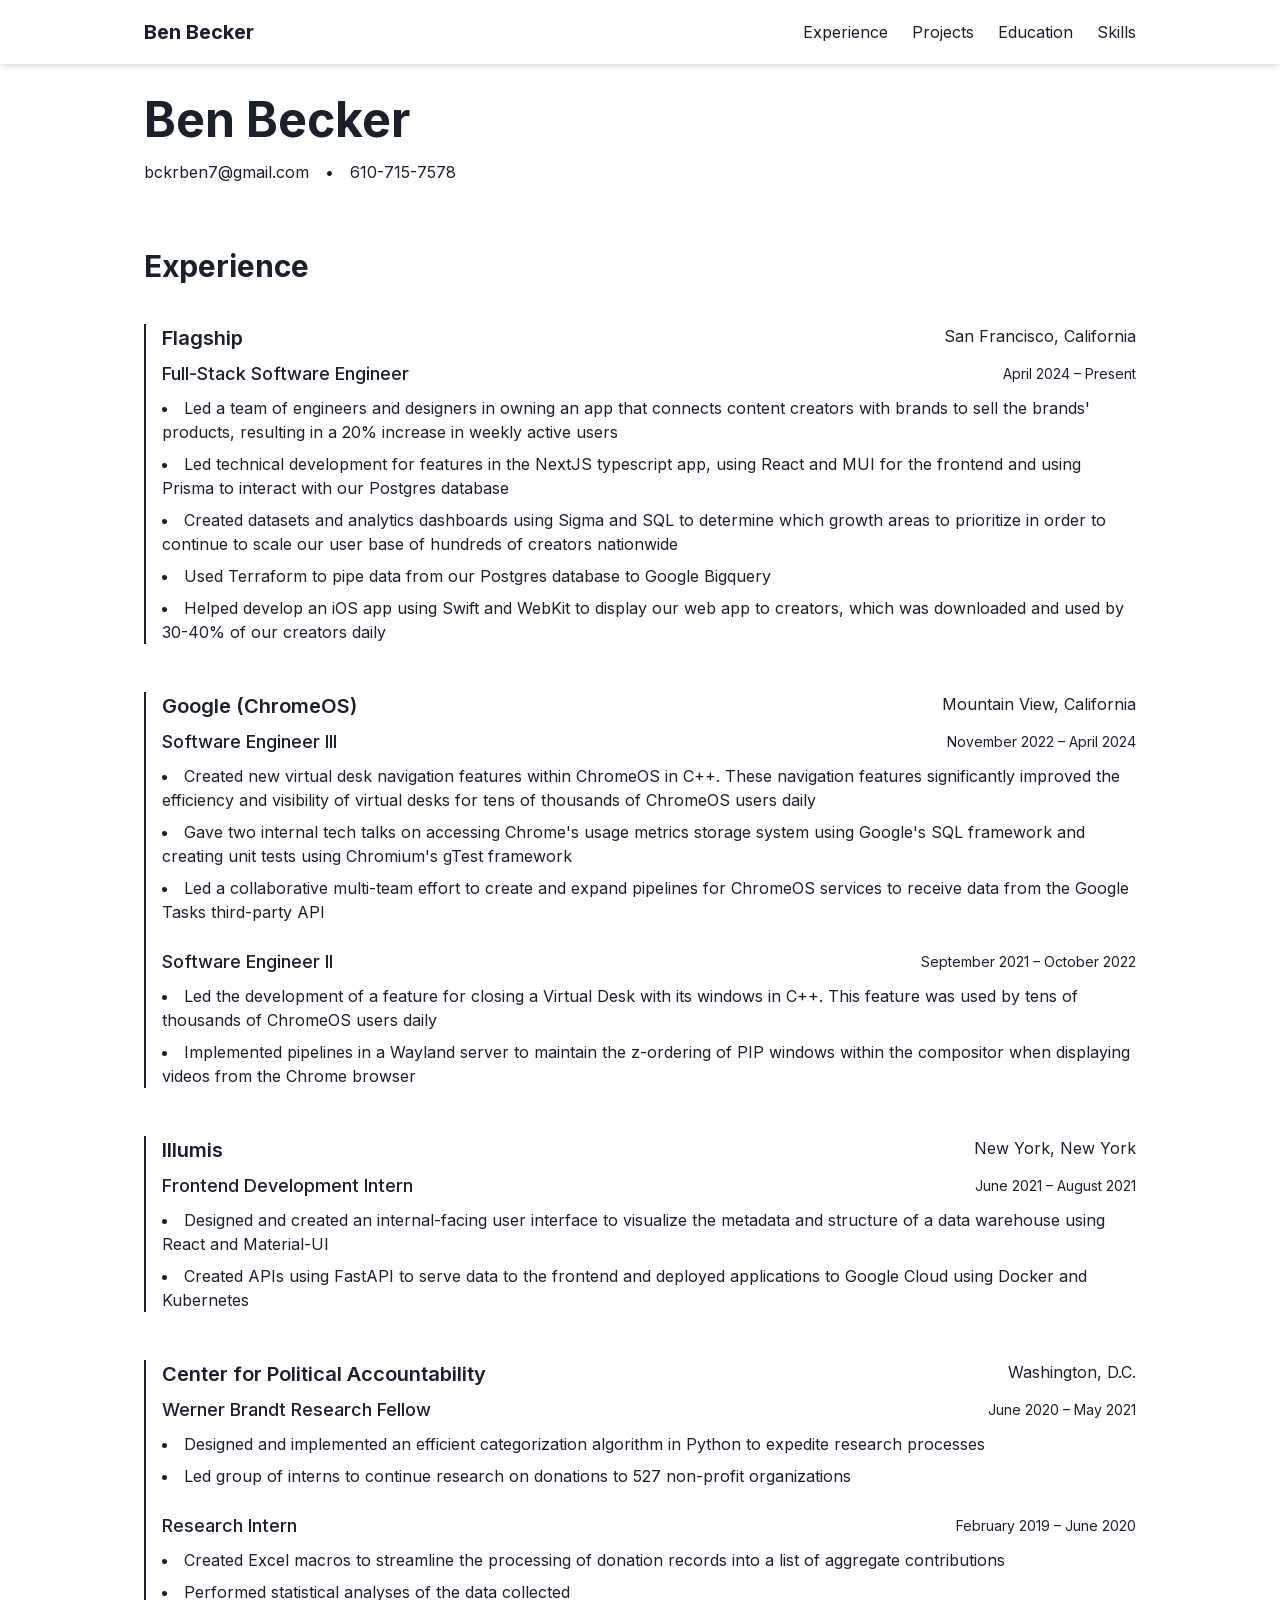
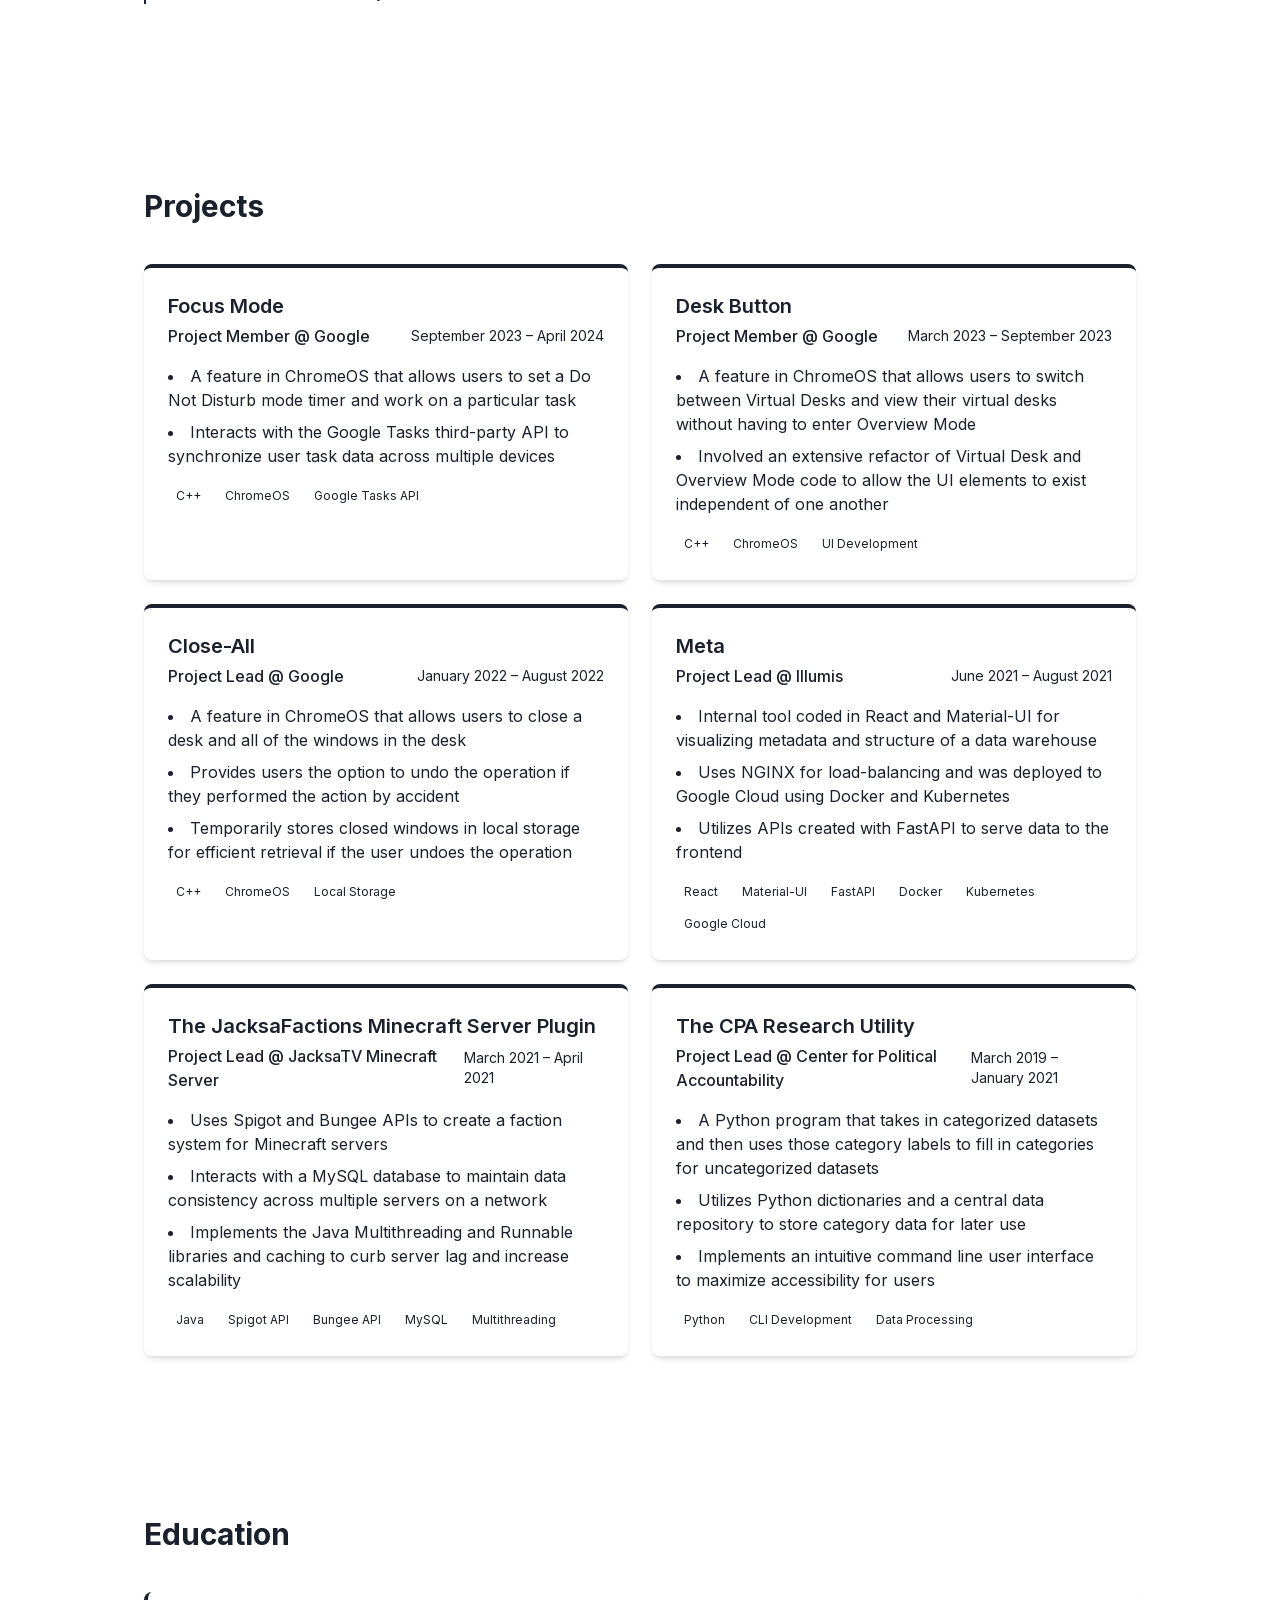
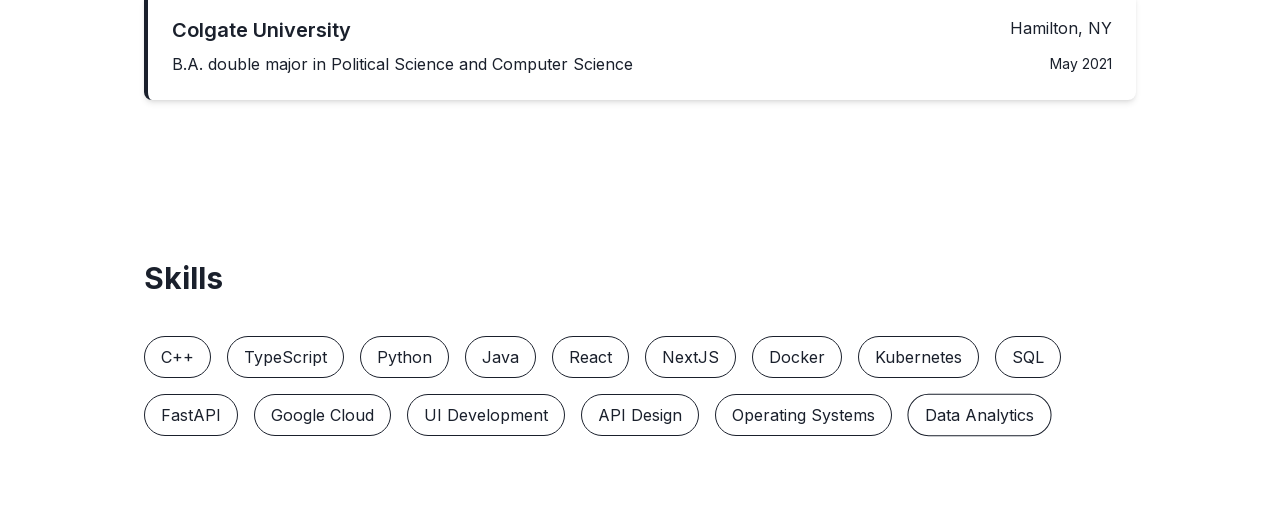
==== commit 9fad0e89: "Updates" ====
--- a/index.html
+++ b/index.html
@@ -1 +1 @@
-<!DOCTYPE html><html lang="en" class="scroll-smooth"><head><meta charSet="utf-8"/><meta name="viewport" content="width=device-width, initial-scale=1"/><link rel="preload" href="/_next/static/media/a34f9d1faa5f3315-s.p.woff2" as="font" crossorigin="" type="font/woff2"/><link rel="stylesheet" href="/_next/static/css/162441bf9d6e75ff.css" data-precedence="next"/><link rel="preload" as="script" fetchPriority="low" href="/_next/static/chunks/webpack-decb145ea5426c4a.js"/><script src="/_next/static/chunks/4bd1b696-0b87df8b05ba031f.js" async=""></script><script src="/_next/static/chunks/684-a1b4c7348c060b59.js" async=""></script><script src="/_next/static/chunks/main-app-e1ab3174d8a6b822.js" async=""></script><script src="/_next/static/chunks/363-6d44aa7e045cbe06.js" async=""></script><script src="/_next/static/chunks/app/page-bf32ecc496da4f52.js" async=""></script><meta name="next-size-adjust" content=""/><title>Ben - Software Engineer</title><meta name="description" content="Full-stack software engineer with experience at Flagship and Google"/><link rel="shortcut icon" href="/favicon.ico"/><link rel="icon" href="/favicon.ico" type="image/x-icon" sizes="16x16"/><link rel="icon" href="/favicon.ico" sizes="any"/><link rel="icon" href="/favicon-16.png" sizes="16x16" type="image/png"/><link rel="icon" href="/favicon-32.png" sizes="32x32" type="image/png"/><link rel="icon" href="/favicon.svg" type="image/svg+xml"/><link rel="apple-touch-icon" href="/apple-touch-icon.png"/><script src="/_next/static/chunks/polyfills-42372ed130431b0a.js" noModule=""></script></head><body class="__className_d65c78"><main class="min-h-screen bg-white pt-16"><header class="fixed top-0 left-0 right-0 z-50 bg-white shadow-md"><nav class="max-w-5xl mx-auto px-4 h-16 flex items-center justify-between"><div style="opacity:0;transform:translateX(-20px)"><a class="text-xl font-bold text-primary hover:text-primary-light transition-colors" href="/">Ben Becker</a></div><ul class="flex space-x-6"><li style="opacity:0;transform:translateY(-20px)"><a class="text-text-light hover:text-primary transition-colors" href="#experience">Experience</a></li><li style="opacity:0;transform:translateY(-20px)"><a class="text-text-light hover:text-primary transition-colors" href="#projects">Projects</a></li><li style="opacity:0;transform:translateY(-20px)"><a class="text-text-light hover:text-primary transition-colors" href="#education">Education</a></li><li style="opacity:0;transform:translateY(-20px)"><a class="text-text-light hover:text-primary transition-colors" href="#skills">Skills</a></li></ul></nav></header><section class="py-8 bg-primary/5"><div class="max-w-5xl mx-auto px-4"><h1 class="text-4xl md:text-5xl font-bold text-primary mb-4">Ben Becker</h1><div class="flex flex-col md:flex-row gap-4 text-text-light"><a href="mailto:bckrben7@gmail.com" class="hover:text-primary transition-colors">bckrben7@gmail.com</a><span class="hidden md:inline text-text-lighter">•</span><a href="tel:610-715-7578" class="hover:text-primary transition-colors">610-715-7578</a></div></div></section><section id="experience" class="pt-8 pb-20"><div class="max-w-5xl mx-auto px-4"><h2 class="text-3xl font-bold mb-10 text-primary" style="opacity:0;transform:translateY(20px)">Experience</h2><div class="space-y-12"><div class="border-l-2 border-accent pl-4 hover:border-secondary transition-colors" style="opacity:0;transform:translateY(20px)"><div class="flex justify-between items-start mb-2"><h3 class="text-xl font-semibold text-primary">Flagship</h3><span class="text-text-light">San Francisco, California</span></div><div class="mb-6"><div class="flex justify-between items-center mb-2"><h4 class="text-lg font-medium text-primary-light">Full-Stack Software Engineer</h4><span class="text-sm text-text-lighter">April 2024<!-- --> – <!-- -->Present</span></div><ul class="list-disc list-inside space-y-2"><li class="text-text-light hover:text-text transition-colors" style="opacity:0;transform:translateX(-10px)">Led a team of engineers and designers in owning an app that connects content creators with brands to sell the brands&#x27; products, resulting in a 20% increase in weekly active users</li><li class="text-text-light hover:text-text transition-colors" style="opacity:0;transform:translateX(-10px)">Led technical development for features in the NextJS typescript app, using React and MUI for the frontend and using Prisma to interact with our Postgres database</li><li class="text-text-light hover:text-text transition-colors" style="opacity:0;transform:translateX(-10px)">Created datasets and analytics dashboards using Sigma and SQL to determine which growth areas to prioritize in order to continue to scale our user base of hundreds of creators nationwide</li><li class="text-text-light hover:text-text transition-colors" style="opacity:0;transform:translateX(-10px)">Used Terraform to pipe data from our Postgres database to Google Bigquery</li><li class="text-text-light hover:text-text transition-colors" style="opacity:0;transform:translateX(-10px)">Helped develop an iOS app using Swift and WebKit to display our web app to creators, which was downloaded and used by 30-40% of our creators daily</li></ul></div></div><div class="border-l-2 border-accent pl-4 hover:border-secondary transition-colors" style="opacity:0;transform:translateY(20px)"><div class="flex justify-between items-start mb-2"><h3 class="text-xl font-semibold text-primary">Google (ChromeOS)</h3><span class="text-text-light">Mountain View, California</span></div><div class="mb-6"><div class="flex justify-between items-center mb-2"><h4 class="text-lg font-medium text-primary-light">Software Engineer III</h4><span class="text-sm text-text-lighter">November 2022<!-- --> – <!-- -->April 2024</span></div><ul class="list-disc list-inside space-y-2"><li class="text-text-light hover:text-text transition-colors" style="opacity:0;transform:translateX(-10px)">Created new virtual desk navigation features within ChromeOS in C++. These navigation features significantly improved the efficiency and visibility of virtual desks for tens of thousands of ChromeOS users daily</li><li class="text-text-light hover:text-text transition-colors" style="opacity:0;transform:translateX(-10px)">Gave two internal tech talks on accessing Chrome&#x27;s usage metrics storage system using Google&#x27;s SQL framework and creating unit tests using Chromium&#x27;s gTest framework</li><li class="text-text-light hover:text-text transition-colors" style="opacity:0;transform:translateX(-10px)">Led a collaborative multi-team effort to create and expand pipelines for ChromeOS services to receive data from the Google Tasks third-party API</li></ul></div><div class="mb-6"><div class="flex justify-between items-center mb-2"><h4 class="text-lg font-medium text-primary-light">Software Engineer II</h4><span class="text-sm text-text-lighter">September 2021<!-- --> – <!-- -->October 2022</span></div><ul class="list-disc list-inside space-y-2"><li class="text-text-light hover:text-text transition-colors" style="opacity:0;transform:translateX(-10px)">Led the development of a feature for closing a Virtual Desk with its windows in C++. This feature was used by tens of thousands of ChromeOS users daily</li><li class="text-text-light hover:text-text transition-colors" style="opacity:0;transform:translateX(-10px)">Implemented pipelines in a Wayland server to maintain the z-ordering of PIP windows within the compositor when displaying videos from the Chrome browser</li></ul></div></div><div class="border-l-2 border-accent pl-4 hover:border-secondary transition-colors" style="opacity:0;transform:translateY(20px)"><div class="flex justify-between items-start mb-2"><h3 class="text-xl font-semibold text-primary">Illumis</h3><span class="text-text-light">New York, New York</span></div><div class="mb-6"><div class="flex justify-between items-center mb-2"><h4 class="text-lg font-medium text-primary-light">Frontend Development Intern</h4><span class="text-sm text-text-lighter">June 2021<!-- --> – <!-- -->August 2021</span></div><ul class="list-disc list-inside space-y-2"><li class="text-text-light hover:text-text transition-colors" style="opacity:0;transform:translateX(-10px)">Designed and created an internal-facing user interface to visualize the metadata and structure of a data warehouse using React and Material-UI</li><li class="text-text-light hover:text-text transition-colors" style="opacity:0;transform:translateX(-10px)">Created APIs using FastAPI to serve data to the frontend and deployed applications to Google Cloud using Docker and Kubernetes</li></ul></div></div><div class="border-l-2 border-accent pl-4 hover:border-secondary transition-colors" style="opacity:0;transform:translateY(20px)"><div class="flex justify-between items-start mb-2"><h3 class="text-xl font-semibold text-primary">Center for Political Accountability</h3><span class="text-text-light">Washington, D.C.</span></div><div class="mb-6"><div class="flex justify-between items-center mb-2"><h4 class="text-lg font-medium text-primary-light">Werner Brandt Research Fellow</h4><span class="text-sm text-text-lighter">June 2020<!-- --> – <!-- -->May 2021</span></div><ul class="list-disc list-inside space-y-2"><li class="text-text-light hover:text-text transition-colors" style="opacity:0;transform:translateX(-10px)">Designed and implemented an efficient categorization algorithm in Python to expedite research processes</li><li class="text-text-light hover:text-text transition-colors" style="opacity:0;transform:translateX(-10px)">Led group of interns to continue research on donations to 527 non-profit organizations</li></ul></div><div class="mb-6"><div class="flex justify-between items-center mb-2"><h4 class="text-lg font-medium text-primary-light">Research Intern</h4><span class="text-sm text-text-lighter">February 2019<!-- --> – <!-- -->June 2020</span></div><ul class="list-disc list-inside space-y-2"><li class="text-text-light hover:text-text transition-colors" style="opacity:0;transform:translateX(-10px)">Created Excel macros to streamline the processing of donation records into a list of aggregate contributions</li><li class="text-text-light hover:text-text transition-colors" style="opacity:0;transform:translateX(-10px)">Performed statistical analyses of the data collected</li></ul></div></div></div></div></section><section id="projects" class="py-20 bg-primary/5"><div class="max-w-5xl mx-auto px-4"><h2 class="text-3xl font-bold mb-10 text-primary" style="opacity:0;transform:translateY(20px)">Projects</h2><div class="grid grid-cols-1 md:grid-cols-2 gap-6"><div class="bg-white p-6 rounded-lg shadow-md border-t-4 border-accent hover:border-secondary transition-colors" style="opacity:0;transform:translateY(20px)"><div class="mb-4"><h3 class="text-xl font-semibold text-primary mb-1">Focus Mode</h3><div class="flex justify-between items-center mb-2"><span class="text-primary-light font-medium">Project Member<!-- --> @ <!-- -->Google</span><span class="text-sm text-text-lighter">September 2023 – April 2024</span></div></div><ul class="list-disc list-inside space-y-2 mb-4"><li class="text-text-light" style="opacity:0;transform:translateX(-10px)">A feature in ChromeOS that allows users to set a Do Not Disturb mode timer and work on a particular task</li><li class="text-text-light" style="opacity:0;transform:translateX(-10px)">Interacts with the Google Tasks third-party API to synchronize user task data across multiple devices</li></ul><div class="flex flex-wrap gap-2"><span class="text-xs bg-secondary/10 text-secondary px-2 py-1 rounded-full">C++</span><span class="text-xs bg-secondary/10 text-secondary px-2 py-1 rounded-full">ChromeOS</span><span class="text-xs bg-secondary/10 text-secondary px-2 py-1 rounded-full">Google Tasks API</span></div></div><div class="bg-white p-6 rounded-lg shadow-md border-t-4 border-accent hover:border-secondary transition-colors" style="opacity:0;transform:translateY(20px)"><div class="mb-4"><h3 class="text-xl font-semibold text-primary mb-1">Desk Button</h3><div class="flex justify-between items-center mb-2"><span class="text-primary-light font-medium">Project Member<!-- --> @ <!-- -->Google</span><span class="text-sm text-text-lighter">March 2023 – September 2023</span></div></div><ul class="list-disc list-inside space-y-2 mb-4"><li class="text-text-light" style="opacity:0;transform:translateX(-10px)">A feature in ChromeOS that allows users to switch between Virtual Desks and view their virtual desks without having to enter Overview Mode</li><li class="text-text-light" style="opacity:0;transform:translateX(-10px)">Involved an extensive refactor of Virtual Desk and Overview Mode code to allow the UI elements to exist independent of one another</li></ul><div class="flex flex-wrap gap-2"><span class="text-xs bg-secondary/10 text-secondary px-2 py-1 rounded-full">C++</span><span class="text-xs bg-secondary/10 text-secondary px-2 py-1 rounded-full">ChromeOS</span><span class="text-xs bg-secondary/10 text-secondary px-2 py-1 rounded-full">UI Development</span></div></div><div class="bg-white p-6 rounded-lg shadow-md border-t-4 border-accent hover:border-secondary transition-colors" style="opacity:0;transform:translateY(20px)"><div class="mb-4"><h3 class="text-xl font-semibold text-primary mb-1">Close-All</h3><div class="flex justify-between items-center mb-2"><span class="text-primary-light font-medium">Project Lead<!-- --> @ <!-- -->Google</span><span class="text-sm text-text-lighter">January 2022 – August 2022</span></div></div><ul class="list-disc list-inside space-y-2 mb-4"><li class="text-text-light" style="opacity:0;transform:translateX(-10px)">A feature in ChromeOS that allows users to close a desk and all of the windows in the desk</li><li class="text-text-light" style="opacity:0;transform:translateX(-10px)">Provides users the option to undo the operation if they performed the action by accident</li><li class="text-text-light" style="opacity:0;transform:translateX(-10px)">Temporarily stores closed windows in local storage for efficient retrieval if the user undoes the operation</li></ul><div class="flex flex-wrap gap-2"><span class="text-xs bg-secondary/10 text-secondary px-2 py-1 rounded-full">C++</span><span class="text-xs bg-secondary/10 text-secondary px-2 py-1 rounded-full">ChromeOS</span><span class="text-xs bg-secondary/10 text-secondary px-2 py-1 rounded-full">Local Storage</span></div></div><div class="bg-white p-6 rounded-lg shadow-md border-t-4 border-accent hover:border-secondary transition-colors" style="opacity:0;transform:translateY(20px)"><div class="mb-4"><h3 class="text-xl font-semibold text-primary mb-1">Meta</h3><div class="flex justify-between items-center mb-2"><span class="text-primary-light font-medium">Project Lead<!-- --> @ <!-- -->Illumis</span><span class="text-sm text-text-lighter">June 2021 – August 2021</span></div></div><ul class="list-disc list-inside space-y-2 mb-4"><li class="text-text-light" style="opacity:0;transform:translateX(-10px)">Internal tool coded in React and Material-UI for visualizing metadata and structure of a data warehouse</li><li class="text-text-light" style="opacity:0;transform:translateX(-10px)">Uses NGINX for load-balancing and was deployed to Google Cloud using Docker and Kubernetes</li><li class="text-text-light" style="opacity:0;transform:translateX(-10px)">Utilizes APIs created with FastAPI to serve data to the frontend</li></ul><div class="flex flex-wrap gap-2"><span class="text-xs bg-secondary/10 text-secondary px-2 py-1 rounded-full">React</span><span class="text-xs bg-secondary/10 text-secondary px-2 py-1 rounded-full">Material-UI</span><span class="text-xs bg-secondary/10 text-secondary px-2 py-1 rounded-full">FastAPI</span><span class="text-xs bg-secondary/10 text-secondary px-2 py-1 rounded-full">Docker</span><span class="text-xs bg-secondary/10 text-secondary px-2 py-1 rounded-full">Kubernetes</span><span class="text-xs bg-secondary/10 text-secondary px-2 py-1 rounded-full">Google Cloud</span></div></div><div class="bg-white p-6 rounded-lg shadow-md border-t-4 border-accent hover:border-secondary transition-colors" style="opacity:0;transform:translateY(20px)"><div class="mb-4"><h3 class="text-xl font-semibold text-primary mb-1">The JacksaFactions Minecraft Server Plugin</h3><div class="flex justify-between items-center mb-2"><span class="text-primary-light font-medium">Project Lead<!-- --> @ <!-- -->JacksaTV Minecraft Server</span><span class="text-sm text-text-lighter">March 2021 – April 2021</span></div></div><ul class="list-disc list-inside space-y-2 mb-4"><li class="text-text-light" style="opacity:0;transform:translateX(-10px)">Uses Spigot and Bungee APIs to create a faction system for Minecraft servers</li><li class="text-text-light" style="opacity:0;transform:translateX(-10px)">Interacts with a MySQL database to maintain data consistency across multiple servers on a network</li><li class="text-text-light" style="opacity:0;transform:translateX(-10px)">Implements the Java Multithreading and Runnable libraries and caching to curb server lag and increase scalability</li></ul><div class="flex flex-wrap gap-2"><span class="text-xs bg-secondary/10 text-secondary px-2 py-1 rounded-full">Java</span><span class="text-xs bg-secondary/10 text-secondary px-2 py-1 rounded-full">Spigot API</span><span class="text-xs bg-secondary/10 text-secondary px-2 py-1 rounded-full">Bungee API</span><span class="text-xs bg-secondary/10 text-secondary px-2 py-1 rounded-full">MySQL</span><span class="text-xs bg-secondary/10 text-secondary px-2 py-1 rounded-full">Multithreading</span></div></div><div class="bg-white p-6 rounded-lg shadow-md border-t-4 border-accent hover:border-secondary transition-colors" style="opacity:0;transform:translateY(20px)"><div class="mb-4"><h3 class="text-xl font-semibold text-primary mb-1">The CPA Research Utility</h3><div class="flex justify-between items-center mb-2"><span class="text-primary-light font-medium">Project Lead<!-- --> @ <!-- -->Center for Political Accountability</span><span class="text-sm text-text-lighter">March 2019 – January 2021</span></div></div><ul class="list-disc list-inside space-y-2 mb-4"><li class="text-text-light" style="opacity:0;transform:translateX(-10px)">A Python program that takes in categorized datasets and then uses those category labels to fill in categories for uncategorized datasets</li><li class="text-text-light" style="opacity:0;transform:translateX(-10px)">Utilizes Python dictionaries and a central data repository to store category data for later use</li><li class="text-text-light" style="opacity:0;transform:translateX(-10px)">Implements an intuitive command line user interface to maximize accessibility for users</li></ul><div class="flex flex-wrap gap-2"><span class="text-xs bg-secondary/10 text-secondary px-2 py-1 rounded-full">Python</span><span class="text-xs bg-secondary/10 text-secondary px-2 py-1 rounded-full">CLI Development</span><span class="text-xs bg-secondary/10 text-secondary px-2 py-1 rounded-full">Data Processing</span></div></div></div></div></section><section id="education" class="py-20 bg-primary/5"><div class="max-w-5xl mx-auto px-4"><h2 class="text-3xl font-bold mb-10 text-primary" style="opacity:0;transform:translateY(20px)">Education</h2><div class="space-y-8"><div class="bg-white p-6 rounded-lg shadow-md border-l-4 border-secondary hover:border-accent transition-colors" style="opacity:0;transform:translateY(20px)"><div class="flex justify-between items-start mb-2"><h3 class="text-xl font-semibold text-primary">Colgate University</h3><span class="text-text-light">Hamilton, NY</span></div><div class="flex justify-between items-center"><p class="text-primary-light">B.A. double major in Political Science and Computer Science</p><span class="text-sm text-text-lighter">May 2021</span></div></div></div></div></section><section id="skills" class="py-20"><div class="max-w-5xl mx-auto px-4"><h2 class="text-3xl font-bold mb-10 text-primary" style="opacity:0;transform:translateY(20px)">Skills</h2><div class="flex flex-wrap gap-4"><div class="bg-primary/5 px-4 py-2 rounded-full border border-accent/20 hover:border-secondary/50 hover:bg-primary/10 transition-colors" style="opacity:0;transform:scale(0.8)"><span class="text-primary-light">C++</span></div><div class="bg-primary/5 px-4 py-2 rounded-full border border-accent/20 hover:border-secondary/50 hover:bg-primary/10 transition-colors" style="opacity:0;transform:scale(0.8)"><span class="text-primary-light">TypeScript</span></div><div class="bg-primary/5 px-4 py-2 rounded-full border border-accent/20 hover:border-secondary/50 hover:bg-primary/10 transition-colors" style="opacity:0;transform:scale(0.8)"><span class="text-primary-light">Python</span></div><div class="bg-primary/5 px-4 py-2 rounded-full border border-accent/20 hover:border-secondary/50 hover:bg-primary/10 transition-colors" style="opacity:0;transform:scale(0.8)"><span class="text-primary-light">Java</span></div><div class="bg-primary/5 px-4 py-2 rounded-full border border-accent/20 hover:border-secondary/50 hover:bg-primary/10 transition-colors" style="opacity:0;transform:scale(0.8)"><span class="text-primary-light">React</span></div><div class="bg-primary/5 px-4 py-2 rounded-full border border-accent/20 hover:border-secondary/50 hover:bg-primary/10 transition-colors" style="opacity:0;transform:scale(0.8)"><span class="text-primary-light">NextJS</span></div><div class="bg-primary/5 px-4 py-2 rounded-full border border-accent/20 hover:border-secondary/50 hover:bg-primary/10 transition-colors" style="opacity:0;transform:scale(0.8)"><span class="text-primary-light">Docker</span></div><div class="bg-primary/5 px-4 py-2 rounded-full border border-accent/20 hover:border-secondary/50 hover:bg-primary/10 transition-colors" style="opacity:0;transform:scale(0.8)"><span class="text-primary-light">Kubernetes</span></div><div class="bg-primary/5 px-4 py-2 rounded-full border border-accent/20 hover:border-secondary/50 hover:bg-primary/10 transition-colors" style="opacity:0;transform:scale(0.8)"><span class="text-primary-light">SQL</span></div><div class="bg-primary/5 px-4 py-2 rounded-full border border-accent/20 hover:border-secondary/50 hover:bg-primary/10 transition-colors" style="opacity:0;transform:scale(0.8)"><span class="text-primary-light">FastAPI</span></div><div class="bg-primary/5 px-4 py-2 rounded-full border border-accent/20 hover:border-secondary/50 hover:bg-primary/10 transition-colors" style="opacity:0;transform:scale(0.8)"><span class="text-primary-light">Google Cloud</span></div><div class="bg-primary/5 px-4 py-2 rounded-full border border-accent/20 hover:border-secondary/50 hover:bg-primary/10 transition-colors" style="opacity:0;transform:scale(0.8)"><span class="text-primary-light">UI Development</span></div><div class="bg-primary/5 px-4 py-2 rounded-full border border-accent/20 hover:border-secondary/50 hover:bg-primary/10 transition-colors" style="opacity:0;transform:scale(0.8)"><span class="text-primary-light">API Design</span></div><div class="bg-primary/5 px-4 py-2 rounded-full border border-accent/20 hover:border-secondary/50 hover:bg-primary/10 transition-colors" style="opacity:0;transform:scale(0.8)"><span class="text-primary-light">Operating Systems</span></div><div class="bg-primary/5 px-4 py-2 rounded-full border border-accent/20 hover:border-secondary/50 hover:bg-primary/10 transition-colors" style="opacity:0;transform:scale(0.8)"><span class="text-primary-light">Data Analytics</span></div></div></div></section></main><script src="/_next/static/chunks/webpack-decb145ea5426c4a.js" async=""></script><script>(self.__next_f=self.__next_f||[]).push([0])</script><script>self.__next_f.push([1,"1:\"$Sreact.fragment\"\n2:I[7555,[],\"\"]\n3:I[1295,[],\"\"]\n4:I[7262,[\"363\",\"static/chunks/363-6d44aa7e045cbe06.js\",\"974\",\"static/chunks/app/page-bf32ecc496da4f52.js\"],\"default\"]\n5:I[9665,[],\"OutletBoundary\"]\n8:I[9665,[],\"ViewportBoundary\"]\na:I[9665,[],\"MetadataBoundary\"]\nc:I[6614,[],\"\"]\n:HL[\"/_next/static/media/a34f9d1faa5f3315-s.p.woff2\",\"font\",{\"crossOrigin\":\"\",\"type\":\"font/woff2\"}]\n:HL[\"/_next/static/css/162441bf9d6e75ff.css\",\"style\"]\n"])</script><script>self.__next_f.push([1,"0:{\"P\":null,\"b\":\"l4X_YT-aqnHtgrjmwWoEa\",\"p\":\"\",\"c\":[\"\",\"\"],\"i\":false,\"f\":[[[\"\",{\"children\":[\"__PAGE__\",{}]},\"$undefined\",\"$undefined\",true],[\"\",[\"$\",\"$1\",\"c\",{\"children\":[[[\"$\",\"link\",\"0\",{\"rel\":\"stylesheet\",\"href\":\"/_next/static/css/162441bf9d6e75ff.css\",\"precedence\":\"next\",\"crossOrigin\":\"$undefined\",\"nonce\":\"$undefined\"}]],[\"$\",\"html\",null,{\"lang\":\"en\",\"className\":\"scroll-smooth\",\"children\":[\"$\",\"body\",null,{\"className\":\"__className_d65c78\",\"children\":[\"$\",\"$L2\",null,{\"parallelRouterKey\":\"children\",\"error\":\"$undefined\",\"errorStyles\":\"$undefined\",\"errorScripts\":\"$undefined\",\"template\":[\"$\",\"$L3\",null,{}],\"templateStyles\":\"$undefined\",\"templateScripts\":\"$undefined\",\"notFound\":[[[\"$\",\"title\",null,{\"children\":\"404: This page could not be found.\"}],[\"$\",\"div\",null,{\"style\":{\"fontFamily\":\"system-ui,\\\"Segoe UI\\\",Roboto,Helvetica,Arial,sans-serif,\\\"Apple Color Emoji\\\",\\\"Segoe UI Emoji\\\"\",\"height\":\"100vh\",\"textAlign\":\"center\",\"display\":\"flex\",\"flexDirection\":\"column\",\"alignItems\":\"center\",\"justifyContent\":\"center\"},\"children\":[\"$\",\"div\",null,{\"children\":[[\"$\",\"style\",null,{\"dangerouslySetInnerHTML\":{\"__html\":\"body{color:#000;background:#fff;margin:0}.next-error-h1{border-right:1px solid rgba(0,0,0,.3)}@media (prefers-color-scheme:dark){body{color:#fff;background:#000}.next-error-h1{border-right:1px solid rgba(255,255,255,.3)}}\"}}],[\"$\",\"h1\",null,{\"className\":\"next-error-h1\",\"style\":{\"display\":\"inline-block\",\"margin\":\"0 20px 0 0\",\"padding\":\"0 23px 0 0\",\"fontSize\":24,\"fontWeight\":500,\"verticalAlign\":\"top\",\"lineHeight\":\"49px\"},\"children\":404}],[\"$\",\"div\",null,{\"style\":{\"display\":\"inline-block\"},\"children\":[\"$\",\"h2\",null,{\"style\":{\"fontSize\":14,\"fontWeight\":400,\"lineHeight\":\"49px\",\"margin\":0},\"children\":\"This page could not be found.\"}]}]]}]}]],[]],\"forbidden\":\"$undefined\",\"unauthorized\":\"$undefined\"}]}]}]]}],{\"children\":[\"__PAGE__\",[\"$\",\"$1\",\"c\",{\"children\":[[\"$\",\"$L4\",null,{\"experiences\":[{\"company\":\"Flagship\",\"location\":\"San Francisco, California\",\"positions\":[{\"title\":\"Full-Stack Software Engineer\",\"startDate\":\"April 2024\",\"endDate\":\"Present\",\"achievements\":[\"Led a team of engineers and designers in owning an app that connects content creators with brands to sell the brands' products, resulting in a 20% increase in weekly active users\",\"Led technical development for features in the NextJS typescript app, using React and MUI for the frontend and using Prisma to interact with our Postgres database\",\"Created datasets and analytics dashboards using Sigma and SQL to determine which growth areas to prioritize in order to continue to scale our user base of hundreds of creators nationwide\",\"Used Terraform to pipe data from our Postgres database to Google Bigquery\",\"Helped develop an iOS app using Swift and WebKit to display our web app to creators, which was downloaded and used by 30-40% of our creators daily\"]}]},{\"company\":\"Google (ChromeOS)\",\"location\":\"Mountain View, California\",\"positions\":[{\"title\":\"Software Engineer III\",\"startDate\":\"November 2022\",\"endDate\":\"April 2024\",\"achievements\":[\"Created new virtual desk navigation features within ChromeOS in C++. These navigation features significantly improved the efficiency and visibility of virtual desks for tens of thousands of ChromeOS users daily\",\"Gave two internal tech talks on accessing Chrome's usage metrics storage system using Google's SQL framework and creating unit tests using Chromium's gTest framework\",\"Led a collaborative multi-team effort to create and expand pipelines for ChromeOS services to receive data from the Google Tasks third-party API\"],\"relatedProjects\":[\"Focus Mode\",\"Desk Button\"]},{\"title\":\"Software Engineer II\",\"startDate\":\"September 2021\",\"endDate\":\"October 2022\",\"achievements\":[\"Led the development of a feature for closing a Virtual Desk with its windows in C++. This feature was used by tens of thousands of ChromeOS users daily\",\"Implemented pipelines in a Wayland server to maintain the z-ordering of PIP windows within the compositor when displaying videos from the Chrome browser\"],\"relatedProjects\":[\"Close-All\"]}]},{\"company\":\"Illumis\",\"location\":\"New York, New York\",\"positions\":[{\"title\":\"Frontend Development Intern\",\"startDate\":\"June 2021\",\"endDate\":\"August 2021\",\"achievements\":[\"Designed and created an internal-facing user interface to visualize the metadata and structure of a data warehouse using React and Material-UI\",\"Created APIs using FastAPI to serve data to the frontend and deployed applications to Google Cloud using Docker and Kubernetes\"],\"relatedProjects\":[\"Meta\"]}]},{\"company\":\"Center for Political Accountability\",\"location\":\"Washington, D.C.\",\"positions\":[{\"title\":\"Werner Brandt Research Fellow\",\"startDate\":\"June 2020\",\"endDate\":\"May 2021\",\"achievements\":[\"Designed and implemented an efficient categorization algorithm in Python to expedite research processes\",\"Led group of interns to continue research on donations to 527 non-profit organizations\"],\"relatedProjects\":[\"The CPA Research Utility\"]},{\"title\":\"Research Intern\",\"startDate\":\"February 2019\",\"endDate\":\"June 2020\",\"achievements\":[\"Created Excel macros to streamline the processing of donation records into a list of aggregate contributions\",\"Performed statistical analyses of the data collected\"]}]}],\"projects\":[{\"name\":\"Focus Mode\",\"role\":\"Project Member\",\"organization\":\"Google\",\"date\":\"September 2023 – April 2024\",\"description\":[\"A feature in ChromeOS that allows users to set a Do Not Disturb mode timer and work on a particular task\",\"Interacts with the Google Tasks third-party API to synchronize user task data across multiple devices\"],\"technologies\":[\"C++\",\"ChromeOS\",\"Google Tasks API\"]},{\"name\":\"Desk Button\",\"role\":\"Project Member\",\"organization\":\"Google\",\"date\":\"March 2023 – September 2023\",\"description\":[\"A feature in ChromeOS that allows users to switch between Virtual Desks and view their virtual desks without having to enter Overview Mode\",\"Involved an extensive refactor of Virtual Desk and Overview Mode code to allow the UI elements to exist independent of one another\"],\"technologies\":[\"C++\",\"ChromeOS\",\"UI Development\"]},{\"name\":\"Close-All\",\"role\":\"Project Lead\",\"organization\":\"Google\",\"date\":\"January 2022 – August 2022\",\"description\":[\"A feature in ChromeOS that allows users to close a desk and all of the windows in the desk\",\"Provides users the option to undo the operation if they performed the action by accident\",\"Temporarily stores closed windows in local storage for efficient retrieval if the user undoes the operation\"],\"technologies\":[\"C++\",\"ChromeOS\",\"Local Storage\"]},{\"name\":\"Meta\",\"role\":\"Project Lead\",\"organization\":\"Illumis\",\"date\":\"June 2021 – August 2021\",\"description\":[\"Internal tool coded in React and Material-UI for visualizing metadata and structure of a data warehouse\",\"Uses NGINX for load-balancing and was deployed to Google Cloud using Docker and Kubernetes\",\"Utilizes APIs created with FastAPI to serve data to the frontend\"],\"technologies\":[\"React\",\"Material-UI\",\"FastAPI\",\"Docker\",\"Kubernetes\",\"Google Cloud\"]},{\"name\":\"The JacksaFactions Minecraft Server Plugin\",\"role\":\"Project Lead\",\"organization\":\"JacksaTV Minecraft Server\",\"date\":\"March 2021 – April 2021\",\"description\":[\"Uses Spigot and Bungee APIs to create a faction system for Minecraft servers\",\"Interacts with a MySQL database to maintain data consistency across multiple servers on a network\",\"Implements the Java Multithreading and Runnable libraries and caching to curb server lag and increase scalability\"],\"technologies\":[\"Java\",\"Spigot API\",\"Bungee API\",\"MySQL\",\"Multithreading\"]},{\"name\":\"The CPA Research Utility\",\"role\":\"Project Lead\",\"organization\":\"Center for Political Accountability\",\"date\":\"March 2019 – January 2021\",\"description\":[\"A Python program that takes in categorized datasets and then uses those category labels to fill in categories for uncategorized datasets\",\"Utilizes Python dictionaries and a central data repository to store category data for later use\",\"Implements an intuitive command line user interface to maximize accessibility for users\"],\"technologies\":[\"Python\",\"CLI Development\",\"Data Processing\"]}],\"education\":[{\"school\":\"Colgate University\",\"location\":\"Hamilton, NY\",\"degree\":\"B.A. double major in Political Science and Computer Science\",\"graduationDate\":\"May 2021\",\"gpa\":\"3.42\"}],\"skills\":[\"C++\",\"TypeScript\",\"Python\",\"Java\",\"React\",\"NextJS\",\"Docker\",\"Kubernetes\",\"SQL\",\"FastAPI\",\"Google Cloud\",\"UI Development\",\"API Design\",\"Operating Systems\",\"Data Analytics\"]}],\"$undefined\",null,[\"$\",\"$L5\",null,{\"children\":[\"$L6\",\"$L7\",null]}]]}],{},null,false]},null,false],[\"$\",\"$1\",\"h\",{\"children\":[null,[\"$\",\"$1\",\"11Gbodoo0L8342QsCnbny\",{\"children\":[[\"$\",\"$L8\",null,{\"children\":\"$L9\"}],[\"$\",\"meta\",null,{\"name\":\"next-size-adjust\",\"content\":\"\"}]]}],[\"$\",\"$La\",null,{\"children\":\"$Lb\"}]]}],false]],\"m\":\"$undefined\",\"G\":[\"$c\",\"$undefined\"],\"s\":false,\"S\":true}\n"])</script><script>self.__next_f.push([1,"9:[[\"$\",\"meta\",\"0\",{\"charSet\":\"utf-8\"}],[\"$\",\"meta\",\"1\",{\"name\":\"viewport\",\"content\":\"width=device-width, initial-scale=1\"}]]\n6:null\n"])</script><script>self.__next_f.push([1,"7:null\nb:[[\"$\",\"title\",\"0\",{\"children\":\"Ben - Software Engineer\"}],[\"$\",\"meta\",\"1\",{\"name\":\"description\",\"content\":\"Full-stack software engineer with experience at Flagship and Google\"}],[\"$\",\"link\",\"2\",{\"rel\":\"shortcut icon\",\"href\":\"/favicon.ico\"}],[\"$\",\"link\",\"3\",{\"rel\":\"icon\",\"href\":\"/favicon.ico\",\"type\":\"image/x-icon\",\"sizes\":\"16x16\"}],[\"$\",\"link\",\"4\",{\"rel\":\"icon\",\"href\":\"/favicon.ico\",\"sizes\":\"any\"}],[\"$\",\"link\",\"5\",{\"rel\":\"icon\",\"href\":\"/favicon-16.png\",\"sizes\":\"16x16\",\"type\":\"image/png\"}],[\"$\",\"link\",\"6\",{\"rel\":\"icon\",\"href\":\"/favicon-32.png\",\"sizes\":\"32x32\",\"type\":\"image/png\"}],[\"$\",\"link\",\"7\",{\"rel\":\"icon\",\"href\":\"/favicon.svg\",\"type\":\"image/svg+xml\"}],[\"$\",\"link\",\"8\",{\"rel\":\"apple-touch-icon\",\"href\":\"/apple-touch-icon.png\"}]]\n"])</script></body></html>+<!DOCTYPE html><html lang="en" class="scroll-smooth"><head><meta charSet="utf-8"/><meta name="viewport" content="width=device-width, initial-scale=1"/><link rel="preload" href="/_next/static/media/a34f9d1faa5f3315-s.p.woff2" as="font" crossorigin="" type="font/woff2"/><link rel="stylesheet" href="/_next/static/css/162441bf9d6e75ff.css" data-precedence="next"/><link rel="preload" as="script" fetchPriority="low" href="/_next/static/chunks/webpack-decb145ea5426c4a.js"/><script src="/_next/static/chunks/4bd1b696-0b87df8b05ba031f.js" async=""></script><script src="/_next/static/chunks/684-a1b4c7348c060b59.js" async=""></script><script src="/_next/static/chunks/main-app-e1ab3174d8a6b822.js" async=""></script><script src="/_next/static/chunks/363-6d44aa7e045cbe06.js" async=""></script><script src="/_next/static/chunks/app/page-bf32ecc496da4f52.js" async=""></script><meta name="next-size-adjust" content=""/><title>Ben - Software Engineer</title><meta name="description" content="Full-stack software engineer with experience at Flagship and Google"/><link rel="shortcut icon" href="/favicon.ico"/><link rel="icon" href="/favicon.ico" type="image/x-icon" sizes="16x16"/><link rel="icon" href="/favicon.ico" sizes="any"/><link rel="icon" href="/favicon-16.png" sizes="16x16" type="image/png"/><link rel="icon" href="/favicon-32.png" sizes="32x32" type="image/png"/><link rel="icon" href="/favicon.svg" type="image/svg+xml"/><link rel="apple-touch-icon" href="/apple-touch-icon.png"/><script src="/_next/static/chunks/polyfills-42372ed130431b0a.js" noModule=""></script></head><body class="__className_d65c78"><main class="min-h-screen bg-white pt-16"><header class="fixed top-0 left-0 right-0 z-50 bg-white shadow-md"><nav class="max-w-5xl mx-auto px-4 h-16 flex items-center justify-between"><div style="opacity:0;transform:translateX(-20px)"><a class="text-xl font-bold text-primary hover:text-primary-light transition-colors" href="/">Ben Becker</a></div><ul class="flex space-x-6"><li style="opacity:0;transform:translateY(-20px)"><a class="text-text-light hover:text-primary transition-colors" href="#experience">Experience</a></li><li style="opacity:0;transform:translateY(-20px)"><a class="text-text-light hover:text-primary transition-colors" href="#projects">Projects</a></li><li style="opacity:0;transform:translateY(-20px)"><a class="text-text-light hover:text-primary transition-colors" href="#education">Education</a></li><li style="opacity:0;transform:translateY(-20px)"><a class="text-text-light hover:text-primary transition-colors" href="#skills">Skills</a></li></ul></nav></header><section class="py-8 bg-primary/5"><div class="max-w-5xl mx-auto px-4"><h1 class="text-4xl md:text-5xl font-bold text-primary mb-4">Ben Becker</h1><div class="flex flex-col md:flex-row gap-4 text-text-light"><a href="mailto:bckrben7@gmail.com" class="hover:text-primary transition-colors">bckrben7@gmail.com</a><span class="hidden md:inline text-text-lighter">•</span><a href="tel:610-715-7578" class="hover:text-primary transition-colors">610-715-7578</a></div></div></section><section id="experience" class="pt-8 pb-20"><div class="max-w-5xl mx-auto px-4"><h2 class="text-3xl font-bold mb-10 text-primary" style="opacity:0;transform:translateY(20px)">Experience</h2><div class="space-y-12"><div class="border-l-2 border-accent pl-4 hover:border-secondary transition-colors" style="opacity:0;transform:translateY(20px)"><div class="flex justify-between items-start mb-2"><h3 class="text-xl font-semibold text-primary">Flagship</h3><span class="text-text-light">San Francisco, California</span></div><div class="mb-6"><div class="flex justify-between items-center mb-2"><h4 class="text-lg font-medium text-primary-light">Full-Stack Software Engineer</h4><span class="text-sm text-text-lighter">April 2024<!-- --> – <!-- -->Present</span></div><ul class="list-disc list-inside space-y-2"><li class="text-text-light hover:text-text transition-colors" style="opacity:0;transform:translateX(-10px)">Led a team of engineers and designers in owning an app that connects content creators with brands to sell the brands&#x27; products, resulting in a 20% increase in weekly active users</li><li class="text-text-light hover:text-text transition-colors" style="opacity:0;transform:translateX(-10px)">Led technical development for features in the NextJS typescript app, using React and MUI for the frontend and using Prisma to interact with our Postgres database</li><li class="text-text-light hover:text-text transition-colors" style="opacity:0;transform:translateX(-10px)">Created datasets and analytics dashboards using Sigma and SQL to determine which growth areas to prioritize in order to continue to scale our user base of hundreds of creators nationwide</li><li class="text-text-light hover:text-text transition-colors" style="opacity:0;transform:translateX(-10px)">Used Terraform to pipe data from our Postgres database to Google Bigquery</li><li class="text-text-light hover:text-text transition-colors" style="opacity:0;transform:translateX(-10px)">Helped develop an iOS app using Swift and WebKit to display our web app to creators, which was downloaded and used by 30-40% of our creators daily</li></ul></div></div><div class="border-l-2 border-accent pl-4 hover:border-secondary transition-colors" style="opacity:0;transform:translateY(20px)"><div class="flex justify-between items-start mb-2"><h3 class="text-xl font-semibold text-primary">Google (ChromeOS)</h3><span class="text-text-light">Mountain View, California</span></div><div class="mb-6"><div class="flex justify-between items-center mb-2"><h4 class="text-lg font-medium text-primary-light">Software Engineer III</h4><span class="text-sm text-text-lighter">November 2022<!-- --> – <!-- -->April 2024</span></div><ul class="list-disc list-inside space-y-2"><li class="text-text-light hover:text-text transition-colors" style="opacity:0;transform:translateX(-10px)">Created new virtual desk navigation features within ChromeOS in C++. These navigation features significantly improved the efficiency and visibility of virtual desks for tens of thousands of ChromeOS users daily</li><li class="text-text-light hover:text-text transition-colors" style="opacity:0;transform:translateX(-10px)">Gave two internal tech talks on accessing Chrome&#x27;s usage metrics storage system using Google&#x27;s SQL framework and creating unit tests using Chromium&#x27;s gTest framework</li><li class="text-text-light hover:text-text transition-colors" style="opacity:0;transform:translateX(-10px)">Led a collaborative multi-team effort to create and expand pipelines for ChromeOS services to receive data from the Google Tasks third-party API</li></ul></div><div class="mb-6"><div class="flex justify-between items-center mb-2"><h4 class="text-lg font-medium text-primary-light">Software Engineer II</h4><span class="text-sm text-text-lighter">September 2021<!-- --> – <!-- -->October 2022</span></div><ul class="list-disc list-inside space-y-2"><li class="text-text-light hover:text-text transition-colors" style="opacity:0;transform:translateX(-10px)">Led the development of a feature for closing a Virtual Desk with its windows in C++. This feature was used by tens of thousands of ChromeOS users daily</li><li class="text-text-light hover:text-text transition-colors" style="opacity:0;transform:translateX(-10px)">Implemented pipelines in a Wayland server to maintain the z-ordering of PIP windows within the compositor when displaying videos from the Chrome browser</li></ul></div></div><div class="border-l-2 border-accent pl-4 hover:border-secondary transition-colors" style="opacity:0;transform:translateY(20px)"><div class="flex justify-between items-start mb-2"><h3 class="text-xl font-semibold text-primary">Illumis</h3><span class="text-text-light">New York, New York</span></div><div class="mb-6"><div class="flex justify-between items-center mb-2"><h4 class="text-lg font-medium text-primary-light">Frontend Development Intern</h4><span class="text-sm text-text-lighter">June 2021<!-- --> – <!-- -->August 2021</span></div><ul class="list-disc list-inside space-y-2"><li class="text-text-light hover:text-text transition-colors" style="opacity:0;transform:translateX(-10px)">Designed and created an internal-facing user interface to visualize the metadata and structure of a data warehouse using React and Material-UI</li><li class="text-text-light hover:text-text transition-colors" style="opacity:0;transform:translateX(-10px)">Created APIs using FastAPI to serve data to the frontend and deployed applications to Google Cloud using Docker and Kubernetes</li></ul></div></div><div class="border-l-2 border-accent pl-4 hover:border-secondary transition-colors" style="opacity:0;transform:translateY(20px)"><div class="flex justify-between items-start mb-2"><h3 class="text-xl font-semibold text-primary">Center for Political Accountability</h3><span class="text-text-light">Washington, D.C.</span></div><div class="mb-6"><div class="flex justify-between items-center mb-2"><h4 class="text-lg font-medium text-primary-light">Werner Brandt Research Fellow</h4><span class="text-sm text-text-lighter">June 2020<!-- --> – <!-- -->May 2021</span></div><ul class="list-disc list-inside space-y-2"><li class="text-text-light hover:text-text transition-colors" style="opacity:0;transform:translateX(-10px)">Designed and implemented an efficient categorization algorithm in Python to expedite research processes</li><li class="text-text-light hover:text-text transition-colors" style="opacity:0;transform:translateX(-10px)">Led group of interns to continue research on donations to 527 non-profit organizations</li></ul></div><div class="mb-6"><div class="flex justify-between items-center mb-2"><h4 class="text-lg font-medium text-primary-light">Research Intern</h4><span class="text-sm text-text-lighter">February 2019<!-- --> – <!-- -->June 2020</span></div><ul class="list-disc list-inside space-y-2"><li class="text-text-light hover:text-text transition-colors" style="opacity:0;transform:translateX(-10px)">Created Excel macros to streamline the processing of donation records into a list of aggregate contributions</li><li class="text-text-light hover:text-text transition-colors" style="opacity:0;transform:translateX(-10px)">Performed statistical analyses of the data collected</li></ul></div></div></div></div></section><section id="projects" class="py-20 bg-primary/5"><div class="max-w-5xl mx-auto px-4"><h2 class="text-3xl font-bold mb-10 text-primary" style="opacity:0;transform:translateY(20px)">Projects</h2><div class="grid grid-cols-1 md:grid-cols-2 gap-6"><div class="bg-white p-6 rounded-lg shadow-md border-t-4 border-accent hover:border-secondary transition-colors" style="opacity:0;transform:translateY(20px)"><div class="mb-4"><h3 class="text-xl font-semibold text-primary mb-1">Focus Mode</h3><div class="flex justify-between items-center mb-2"><span class="text-primary-light font-medium">Project Member<!-- --> @ <!-- -->Google</span><span class="text-sm text-text-lighter">September 2023 – April 2024</span></div></div><ul class="list-disc list-inside space-y-2 mb-4"><li class="text-text-light" style="opacity:0;transform:translateX(-10px)">A feature in ChromeOS that allows users to set a Do Not Disturb mode timer and work on a particular task</li><li class="text-text-light" style="opacity:0;transform:translateX(-10px)">Interacts with the Google Tasks third-party API to synchronize user task data across multiple devices</li></ul><div class="flex flex-wrap gap-2"><span class="text-xs bg-secondary/10 text-secondary px-2 py-1 rounded-full">C++</span><span class="text-xs bg-secondary/10 text-secondary px-2 py-1 rounded-full">ChromeOS</span><span class="text-xs bg-secondary/10 text-secondary px-2 py-1 rounded-full">Google Tasks API</span></div></div><div class="bg-white p-6 rounded-lg shadow-md border-t-4 border-accent hover:border-secondary transition-colors" style="opacity:0;transform:translateY(20px)"><div class="mb-4"><h3 class="text-xl font-semibold text-primary mb-1">Desk Button</h3><div class="flex justify-between items-center mb-2"><span class="text-primary-light font-medium">Project Member<!-- --> @ <!-- -->Google</span><span class="text-sm text-text-lighter">March 2023 – September 2023</span></div></div><ul class="list-disc list-inside space-y-2 mb-4"><li class="text-text-light" style="opacity:0;transform:translateX(-10px)">A feature in ChromeOS that allows users to switch between Virtual Desks and view their virtual desks without having to enter Overview Mode</li><li class="text-text-light" style="opacity:0;transform:translateX(-10px)">Involved an extensive refactor of Virtual Desk and Overview Mode code to allow the UI elements to exist independent of one another</li></ul><div class="flex flex-wrap gap-2"><span class="text-xs bg-secondary/10 text-secondary px-2 py-1 rounded-full">C++</span><span class="text-xs bg-secondary/10 text-secondary px-2 py-1 rounded-full">ChromeOS</span><span class="text-xs bg-secondary/10 text-secondary px-2 py-1 rounded-full">UI Development</span></div></div><div class="bg-white p-6 rounded-lg shadow-md border-t-4 border-accent hover:border-secondary transition-colors" style="opacity:0;transform:translateY(20px)"><div class="mb-4"><h3 class="text-xl font-semibold text-primary mb-1">Close-All</h3><div class="flex justify-between items-center mb-2"><span class="text-primary-light font-medium">Project Lead<!-- --> @ <!-- -->Google</span><span class="text-sm text-text-lighter">January 2022 – August 2022</span></div></div><ul class="list-disc list-inside space-y-2 mb-4"><li class="text-text-light" style="opacity:0;transform:translateX(-10px)">A feature in ChromeOS that allows users to close a desk and all of the windows in the desk</li><li class="text-text-light" style="opacity:0;transform:translateX(-10px)">Provides users the option to undo the operation if they performed the action by accident</li><li class="text-text-light" style="opacity:0;transform:translateX(-10px)">Temporarily stores closed windows in local storage for efficient retrieval if the user undoes the operation</li></ul><div class="flex flex-wrap gap-2"><span class="text-xs bg-secondary/10 text-secondary px-2 py-1 rounded-full">C++</span><span class="text-xs bg-secondary/10 text-secondary px-2 py-1 rounded-full">ChromeOS</span><span class="text-xs bg-secondary/10 text-secondary px-2 py-1 rounded-full">Local Storage</span></div></div><div class="bg-white p-6 rounded-lg shadow-md border-t-4 border-accent hover:border-secondary transition-colors" style="opacity:0;transform:translateY(20px)"><div class="mb-4"><h3 class="text-xl font-semibold text-primary mb-1">Meta</h3><div class="flex justify-between items-center mb-2"><span class="text-primary-light font-medium">Project Lead<!-- --> @ <!-- -->Illumis</span><span class="text-sm text-text-lighter">June 2021 – August 2021</span></div></div><ul class="list-disc list-inside space-y-2 mb-4"><li class="text-text-light" style="opacity:0;transform:translateX(-10px)">Internal tool coded in React and Material-UI for visualizing metadata and structure of a data warehouse</li><li class="text-text-light" style="opacity:0;transform:translateX(-10px)">Uses NGINX for load-balancing and was deployed to Google Cloud using Docker and Kubernetes</li><li class="text-text-light" style="opacity:0;transform:translateX(-10px)">Utilizes APIs created with FastAPI to serve data to the frontend</li></ul><div class="flex flex-wrap gap-2"><span class="text-xs bg-secondary/10 text-secondary px-2 py-1 rounded-full">React</span><span class="text-xs bg-secondary/10 text-secondary px-2 py-1 rounded-full">Material-UI</span><span class="text-xs bg-secondary/10 text-secondary px-2 py-1 rounded-full">FastAPI</span><span class="text-xs bg-secondary/10 text-secondary px-2 py-1 rounded-full">Docker</span><span class="text-xs bg-secondary/10 text-secondary px-2 py-1 rounded-full">Kubernetes</span><span class="text-xs bg-secondary/10 text-secondary px-2 py-1 rounded-full">Google Cloud</span></div></div><div class="bg-white p-6 rounded-lg shadow-md border-t-4 border-accent hover:border-secondary transition-colors" style="opacity:0;transform:translateY(20px)"><div class="mb-4"><h3 class="text-xl font-semibold text-primary mb-1">The JacksaFactions Minecraft Server Plugin</h3><div class="flex justify-between items-center mb-2"><span class="text-primary-light font-medium">Project Lead<!-- --> @ <!-- -->JacksaTV Minecraft Server</span><span class="text-sm text-text-lighter">March 2021 – April 2021</span></div></div><ul class="list-disc list-inside space-y-2 mb-4"><li class="text-text-light" style="opacity:0;transform:translateX(-10px)">Uses Spigot and Bungee APIs to create a faction system for Minecraft servers</li><li class="text-text-light" style="opacity:0;transform:translateX(-10px)">Interacts with a MySQL database to maintain data consistency across multiple servers on a network</li><li class="text-text-light" style="opacity:0;transform:translateX(-10px)">Implements the Java Multithreading and Runnable libraries and caching to curb server lag and increase scalability</li></ul><div class="flex flex-wrap gap-2"><span class="text-xs bg-secondary/10 text-secondary px-2 py-1 rounded-full">Java</span><span class="text-xs bg-secondary/10 text-secondary px-2 py-1 rounded-full">Spigot API</span><span class="text-xs bg-secondary/10 text-secondary px-2 py-1 rounded-full">Bungee API</span><span class="text-xs bg-secondary/10 text-secondary px-2 py-1 rounded-full">MySQL</span><span class="text-xs bg-secondary/10 text-secondary px-2 py-1 rounded-full">Multithreading</span></div></div><div class="bg-white p-6 rounded-lg shadow-md border-t-4 border-accent hover:border-secondary transition-colors" style="opacity:0;transform:translateY(20px)"><div class="mb-4"><h3 class="text-xl font-semibold text-primary mb-1">The CPA Research Utility</h3><div class="flex justify-between items-center mb-2"><span class="text-primary-light font-medium">Project Lead<!-- --> @ <!-- -->Center for Political Accountability</span><span class="text-sm text-text-lighter">March 2019 – January 2021</span></div></div><ul class="list-disc list-inside space-y-2 mb-4"><li class="text-text-light" style="opacity:0;transform:translateX(-10px)">A Python program that takes in categorized datasets and then uses those category labels to fill in categories for uncategorized datasets</li><li class="text-text-light" style="opacity:0;transform:translateX(-10px)">Utilizes Python dictionaries and a central data repository to store category data for later use</li><li class="text-text-light" style="opacity:0;transform:translateX(-10px)">Implements an intuitive command line user interface to maximize accessibility for users</li></ul><div class="flex flex-wrap gap-2"><span class="text-xs bg-secondary/10 text-secondary px-2 py-1 rounded-full">Python</span><span class="text-xs bg-secondary/10 text-secondary px-2 py-1 rounded-full">CLI Development</span><span class="text-xs bg-secondary/10 text-secondary px-2 py-1 rounded-full">Data Processing</span></div></div></div></div></section><section id="education" class="py-20 bg-primary/5"><div class="max-w-5xl mx-auto px-4"><h2 class="text-3xl font-bold mb-10 text-primary" style="opacity:0;transform:translateY(20px)">Education</h2><div class="space-y-8"><div class="bg-white p-6 rounded-lg shadow-md border-l-4 border-secondary hover:border-accent transition-colors" style="opacity:0;transform:translateY(20px)"><div class="flex justify-between items-start mb-2"><h3 class="text-xl font-semibold text-primary">Colgate University</h3><span class="text-text-light">Hamilton, NY</span></div><div class="flex justify-between items-center"><p class="text-primary-light">B.A. double major in Political Science and Computer Science</p><span class="text-sm text-text-lighter">May 2021</span></div></div></div></div></section><section id="skills" class="py-20"><div class="max-w-5xl mx-auto px-4"><h2 class="text-3xl font-bold mb-10 text-primary" style="opacity:0;transform:translateY(20px)">Skills</h2><div class="flex flex-wrap gap-4"><div class="bg-primary/5 px-4 py-2 rounded-full border border-accent/20 hover:border-secondary/50 hover:bg-primary/10 transition-colors" style="opacity:0;transform:scale(0.8)"><span class="text-primary-light">C++</span></div><div class="bg-primary/5 px-4 py-2 rounded-full border border-accent/20 hover:border-secondary/50 hover:bg-primary/10 transition-colors" style="opacity:0;transform:scale(0.8)"><span class="text-primary-light">TypeScript</span></div><div class="bg-primary/5 px-4 py-2 rounded-full border border-accent/20 hover:border-secondary/50 hover:bg-primary/10 transition-colors" style="opacity:0;transform:scale(0.8)"><span class="text-primary-light">Python</span></div><div class="bg-primary/5 px-4 py-2 rounded-full border border-accent/20 hover:border-secondary/50 hover:bg-primary/10 transition-colors" style="opacity:0;transform:scale(0.8)"><span class="text-primary-light">Java</span></div><div class="bg-primary/5 px-4 py-2 rounded-full border border-accent/20 hover:border-secondary/50 hover:bg-primary/10 transition-colors" style="opacity:0;transform:scale(0.8)"><span class="text-primary-light">React</span></div><div class="bg-primary/5 px-4 py-2 rounded-full border border-accent/20 hover:border-secondary/50 hover:bg-primary/10 transition-colors" style="opacity:0;transform:scale(0.8)"><span class="text-primary-light">NextJS</span></div><div class="bg-primary/5 px-4 py-2 rounded-full border border-accent/20 hover:border-secondary/50 hover:bg-primary/10 transition-colors" style="opacity:0;transform:scale(0.8)"><span class="text-primary-light">Docker</span></div><div class="bg-primary/5 px-4 py-2 rounded-full border border-accent/20 hover:border-secondary/50 hover:bg-primary/10 transition-colors" style="opacity:0;transform:scale(0.8)"><span class="text-primary-light">Kubernetes</span></div><div class="bg-primary/5 px-4 py-2 rounded-full border border-accent/20 hover:border-secondary/50 hover:bg-primary/10 transition-colors" style="opacity:0;transform:scale(0.8)"><span class="text-primary-light">SQL</span></div><div class="bg-primary/5 px-4 py-2 rounded-full border border-accent/20 hover:border-secondary/50 hover:bg-primary/10 transition-colors" style="opacity:0;transform:scale(0.8)"><span class="text-primary-light">FastAPI</span></div><div class="bg-primary/5 px-4 py-2 rounded-full border border-accent/20 hover:border-secondary/50 hover:bg-primary/10 transition-colors" style="opacity:0;transform:scale(0.8)"><span class="text-primary-light">Google Cloud</span></div><div class="bg-primary/5 px-4 py-2 rounded-full border border-accent/20 hover:border-secondary/50 hover:bg-primary/10 transition-colors" style="opacity:0;transform:scale(0.8)"><span class="text-primary-light">UI Development</span></div><div class="bg-primary/5 px-4 py-2 rounded-full border border-accent/20 hover:border-secondary/50 hover:bg-primary/10 transition-colors" style="opacity:0;transform:scale(0.8)"><span class="text-primary-light">API Design</span></div><div class="bg-primary/5 px-4 py-2 rounded-full border border-accent/20 hover:border-secondary/50 hover:bg-primary/10 transition-colors" style="opacity:0;transform:scale(0.8)"><span class="text-primary-light">Operating Systems</span></div><div class="bg-primary/5 px-4 py-2 rounded-full border border-accent/20 hover:border-secondary/50 hover:bg-primary/10 transition-colors" style="opacity:0;transform:scale(0.8)"><span class="text-primary-light">Data Analytics</span></div></div></div></section></main><script src="/_next/static/chunks/webpack-decb145ea5426c4a.js" async=""></script><script>(self.__next_f=self.__next_f||[]).push([0])</script><script>self.__next_f.push([1,"1:\"$Sreact.fragment\"\n2:I[7555,[],\"\"]\n3:I[1295,[],\"\"]\n4:I[7262,[\"363\",\"static/chunks/363-6d44aa7e045cbe06.js\",\"974\",\"static/chunks/app/page-bf32ecc496da4f52.js\"],\"default\"]\n5:I[9665,[],\"OutletBoundary\"]\n8:I[9665,[],\"ViewportBoundary\"]\na:I[9665,[],\"MetadataBoundary\"]\nc:I[6614,[],\"\"]\n:HL[\"/_next/static/media/a34f9d1faa5f3315-s.p.woff2\",\"font\",{\"crossOrigin\":\"\",\"type\":\"font/woff2\"}]\n:HL[\"/_next/static/css/162441bf9d6e75ff.css\",\"style\"]\n"])</script><script>self.__next_f.push([1,"0:{\"P\":null,\"b\":\"AvWy_mjiUjTSzdw-NSTbU\",\"p\":\"\",\"c\":[\"\",\"\"],\"i\":false,\"f\":[[[\"\",{\"children\":[\"__PAGE__\",{}]},\"$undefined\",\"$undefined\",true],[\"\",[\"$\",\"$1\",\"c\",{\"children\":[[[\"$\",\"link\",\"0\",{\"rel\":\"stylesheet\",\"href\":\"/_next/static/css/162441bf9d6e75ff.css\",\"precedence\":\"next\",\"crossOrigin\":\"$undefined\",\"nonce\":\"$undefined\"}]],[\"$\",\"html\",null,{\"lang\":\"en\",\"className\":\"scroll-smooth\",\"children\":[\"$\",\"body\",null,{\"className\":\"__className_d65c78\",\"children\":[\"$\",\"$L2\",null,{\"parallelRouterKey\":\"children\",\"error\":\"$undefined\",\"errorStyles\":\"$undefined\",\"errorScripts\":\"$undefined\",\"template\":[\"$\",\"$L3\",null,{}],\"templateStyles\":\"$undefined\",\"templateScripts\":\"$undefined\",\"notFound\":[[[\"$\",\"title\",null,{\"children\":\"404: This page could not be found.\"}],[\"$\",\"div\",null,{\"style\":{\"fontFamily\":\"system-ui,\\\"Segoe UI\\\",Roboto,Helvetica,Arial,sans-serif,\\\"Apple Color Emoji\\\",\\\"Segoe UI Emoji\\\"\",\"height\":\"100vh\",\"textAlign\":\"center\",\"display\":\"flex\",\"flexDirection\":\"column\",\"alignItems\":\"center\",\"justifyContent\":\"center\"},\"children\":[\"$\",\"div\",null,{\"children\":[[\"$\",\"style\",null,{\"dangerouslySetInnerHTML\":{\"__html\":\"body{color:#000;background:#fff;margin:0}.next-error-h1{border-right:1px solid rgba(0,0,0,.3)}@media (prefers-color-scheme:dark){body{color:#fff;background:#000}.next-error-h1{border-right:1px solid rgba(255,255,255,.3)}}\"}}],[\"$\",\"h1\",null,{\"className\":\"next-error-h1\",\"style\":{\"display\":\"inline-block\",\"margin\":\"0 20px 0 0\",\"padding\":\"0 23px 0 0\",\"fontSize\":24,\"fontWeight\":500,\"verticalAlign\":\"top\",\"lineHeight\":\"49px\"},\"children\":404}],[\"$\",\"div\",null,{\"style\":{\"display\":\"inline-block\"},\"children\":[\"$\",\"h2\",null,{\"style\":{\"fontSize\":14,\"fontWeight\":400,\"lineHeight\":\"49px\",\"margin\":0},\"children\":\"This page could not be found.\"}]}]]}]}]],[]],\"forbidden\":\"$undefined\",\"unauthorized\":\"$undefined\"}]}]}]]}],{\"children\":[\"__PAGE__\",[\"$\",\"$1\",\"c\",{\"children\":[[\"$\",\"$L4\",null,{\"experiences\":[{\"company\":\"Flagship\",\"location\":\"San Francisco, California\",\"positions\":[{\"title\":\"Full-Stack Software Engineer\",\"startDate\":\"April 2024\",\"endDate\":\"Present\",\"achievements\":[\"Led a team of engineers and designers in owning an app that connects content creators with brands to sell the brands' products, resulting in a 20% increase in weekly active users\",\"Led technical development for features in the NextJS typescript app, using React and MUI for the frontend and using Prisma to interact with our Postgres database\",\"Created datasets and analytics dashboards using Sigma and SQL to determine which growth areas to prioritize in order to continue to scale our user base of hundreds of creators nationwide\",\"Used Terraform to pipe data from our Postgres database to Google Bigquery\",\"Helped develop an iOS app using Swift and WebKit to display our web app to creators, which was downloaded and used by 30-40% of our creators daily\"]}]},{\"company\":\"Google (ChromeOS)\",\"location\":\"Mountain View, California\",\"positions\":[{\"title\":\"Software Engineer III\",\"startDate\":\"November 2022\",\"endDate\":\"April 2024\",\"achievements\":[\"Created new virtual desk navigation features within ChromeOS in C++. These navigation features significantly improved the efficiency and visibility of virtual desks for tens of thousands of ChromeOS users daily\",\"Gave two internal tech talks on accessing Chrome's usage metrics storage system using Google's SQL framework and creating unit tests using Chromium's gTest framework\",\"Led a collaborative multi-team effort to create and expand pipelines for ChromeOS services to receive data from the Google Tasks third-party API\"],\"relatedProjects\":[\"Focus Mode\",\"Desk Button\"]},{\"title\":\"Software Engineer II\",\"startDate\":\"September 2021\",\"endDate\":\"October 2022\",\"achievements\":[\"Led the development of a feature for closing a Virtual Desk with its windows in C++. This feature was used by tens of thousands of ChromeOS users daily\",\"Implemented pipelines in a Wayland server to maintain the z-ordering of PIP windows within the compositor when displaying videos from the Chrome browser\"],\"relatedProjects\":[\"Close-All\"]}]},{\"company\":\"Illumis\",\"location\":\"New York, New York\",\"positions\":[{\"title\":\"Frontend Development Intern\",\"startDate\":\"June 2021\",\"endDate\":\"August 2021\",\"achievements\":[\"Designed and created an internal-facing user interface to visualize the metadata and structure of a data warehouse using React and Material-UI\",\"Created APIs using FastAPI to serve data to the frontend and deployed applications to Google Cloud using Docker and Kubernetes\"],\"relatedProjects\":[\"Meta\"]}]},{\"company\":\"Center for Political Accountability\",\"location\":\"Washington, D.C.\",\"positions\":[{\"title\":\"Werner Brandt Research Fellow\",\"startDate\":\"June 2020\",\"endDate\":\"May 2021\",\"achievements\":[\"Designed and implemented an efficient categorization algorithm in Python to expedite research processes\",\"Led group of interns to continue research on donations to 527 non-profit organizations\"],\"relatedProjects\":[\"The CPA Research Utility\"]},{\"title\":\"Research Intern\",\"startDate\":\"February 2019\",\"endDate\":\"June 2020\",\"achievements\":[\"Created Excel macros to streamline the processing of donation records into a list of aggregate contributions\",\"Performed statistical analyses of the data collected\"]}]}],\"projects\":[{\"name\":\"Focus Mode\",\"role\":\"Project Member\",\"organization\":\"Google\",\"date\":\"September 2023 – April 2024\",\"description\":[\"A feature in ChromeOS that allows users to set a Do Not Disturb mode timer and work on a particular task\",\"Interacts with the Google Tasks third-party API to synchronize user task data across multiple devices\"],\"technologies\":[\"C++\",\"ChromeOS\",\"Google Tasks API\"]},{\"name\":\"Desk Button\",\"role\":\"Project Member\",\"organization\":\"Google\",\"date\":\"March 2023 – September 2023\",\"description\":[\"A feature in ChromeOS that allows users to switch between Virtual Desks and view their virtual desks without having to enter Overview Mode\",\"Involved an extensive refactor of Virtual Desk and Overview Mode code to allow the UI elements to exist independent of one another\"],\"technologies\":[\"C++\",\"ChromeOS\",\"UI Development\"]},{\"name\":\"Close-All\",\"role\":\"Project Lead\",\"organization\":\"Google\",\"date\":\"January 2022 – August 2022\",\"description\":[\"A feature in ChromeOS that allows users to close a desk and all of the windows in the desk\",\"Provides users the option to undo the operation if they performed the action by accident\",\"Temporarily stores closed windows in local storage for efficient retrieval if the user undoes the operation\"],\"technologies\":[\"C++\",\"ChromeOS\",\"Local Storage\"]},{\"name\":\"Meta\",\"role\":\"Project Lead\",\"organization\":\"Illumis\",\"date\":\"June 2021 – August 2021\",\"description\":[\"Internal tool coded in React and Material-UI for visualizing metadata and structure of a data warehouse\",\"Uses NGINX for load-balancing and was deployed to Google Cloud using Docker and Kubernetes\",\"Utilizes APIs created with FastAPI to serve data to the frontend\"],\"technologies\":[\"React\",\"Material-UI\",\"FastAPI\",\"Docker\",\"Kubernetes\",\"Google Cloud\"]},{\"name\":\"The JacksaFactions Minecraft Server Plugin\",\"role\":\"Project Lead\",\"organization\":\"JacksaTV Minecraft Server\",\"date\":\"March 2021 – April 2021\",\"description\":[\"Uses Spigot and Bungee APIs to create a faction system for Minecraft servers\",\"Interacts with a MySQL database to maintain data consistency across multiple servers on a network\",\"Implements the Java Multithreading and Runnable libraries and caching to curb server lag and increase scalability\"],\"technologies\":[\"Java\",\"Spigot API\",\"Bungee API\",\"MySQL\",\"Multithreading\"]},{\"name\":\"The CPA Research Utility\",\"role\":\"Project Lead\",\"organization\":\"Center for Political Accountability\",\"date\":\"March 2019 – January 2021\",\"description\":[\"A Python program that takes in categorized datasets and then uses those category labels to fill in categories for uncategorized datasets\",\"Utilizes Python dictionaries and a central data repository to store category data for later use\",\"Implements an intuitive command line user interface to maximize accessibility for users\"],\"technologies\":[\"Python\",\"CLI Development\",\"Data Processing\"]}],\"education\":[{\"school\":\"Colgate University\",\"location\":\"Hamilton, NY\",\"degree\":\"B.A. double major in Political Science and Computer Science\",\"graduationDate\":\"May 2021\",\"gpa\":\"3.42\"}],\"skills\":[\"C++\",\"TypeScript\",\"Python\",\"Java\",\"React\",\"NextJS\",\"Docker\",\"Kubernetes\",\"SQL\",\"FastAPI\",\"Google Cloud\",\"UI Development\",\"API Design\",\"Operating Systems\",\"Data Analytics\"]}],\"$undefined\",null,[\"$\",\"$L5\",null,{\"children\":[\"$L6\",\"$L7\",null]}]]}],{},null,false]},null,false],[\"$\",\"$1\",\"h\",{\"children\":[null,[\"$\",\"$1\",\"xkk7WKXOyYZU5qrH_Oi5o\",{\"children\":[[\"$\",\"$L8\",null,{\"children\":\"$L9\"}],[\"$\",\"meta\",null,{\"name\":\"next-size-adjust\",\"content\":\"\"}]]}],[\"$\",\"$La\",null,{\"children\":\"$Lb\"}]]}],false]],\"m\":\"$undefined\",\"G\":[\"$c\",\"$undefined\"],\"s\":false,\"S\":true}\n"])</script><script>self.__next_f.push([1,"9:[[\"$\",\"meta\",\"0\",{\"charSet\":\"utf-8\"}],[\"$\",\"meta\",\"1\",{\"name\":\"viewport\",\"content\":\"width=device-width, initial-scale=1\"}]]\n6:null\n"])</script><script>self.__next_f.push([1,"7:null\nb:[[\"$\",\"title\",\"0\",{\"children\":\"Ben - Software Engineer\"}],[\"$\",\"meta\",\"1\",{\"name\":\"description\",\"content\":\"Full-stack software engineer with experience at Flagship and Google\"}],[\"$\",\"link\",\"2\",{\"rel\":\"shortcut icon\",\"href\":\"/favicon.ico\"}],[\"$\",\"link\",\"3\",{\"rel\":\"icon\",\"href\":\"/favicon.ico\",\"type\":\"image/x-icon\",\"sizes\":\"16x16\"}],[\"$\",\"link\",\"4\",{\"rel\":\"icon\",\"href\":\"/favicon.ico\",\"sizes\":\"any\"}],[\"$\",\"link\",\"5\",{\"rel\":\"icon\",\"href\":\"/favicon-16.png\",\"sizes\":\"16x16\",\"type\":\"image/png\"}],[\"$\",\"link\",\"6\",{\"rel\":\"icon\",\"href\":\"/favicon-32.png\",\"sizes\":\"32x32\",\"type\":\"image/png\"}],[\"$\",\"link\",\"7\",{\"rel\":\"icon\",\"href\":\"/favicon.svg\",\"type\":\"image/svg+xml\"}],[\"$\",\"link\",\"8\",{\"rel\":\"apple-touch-icon\",\"href\":\"/apple-touch-icon.png\"}]]\n"])</script></body></html>
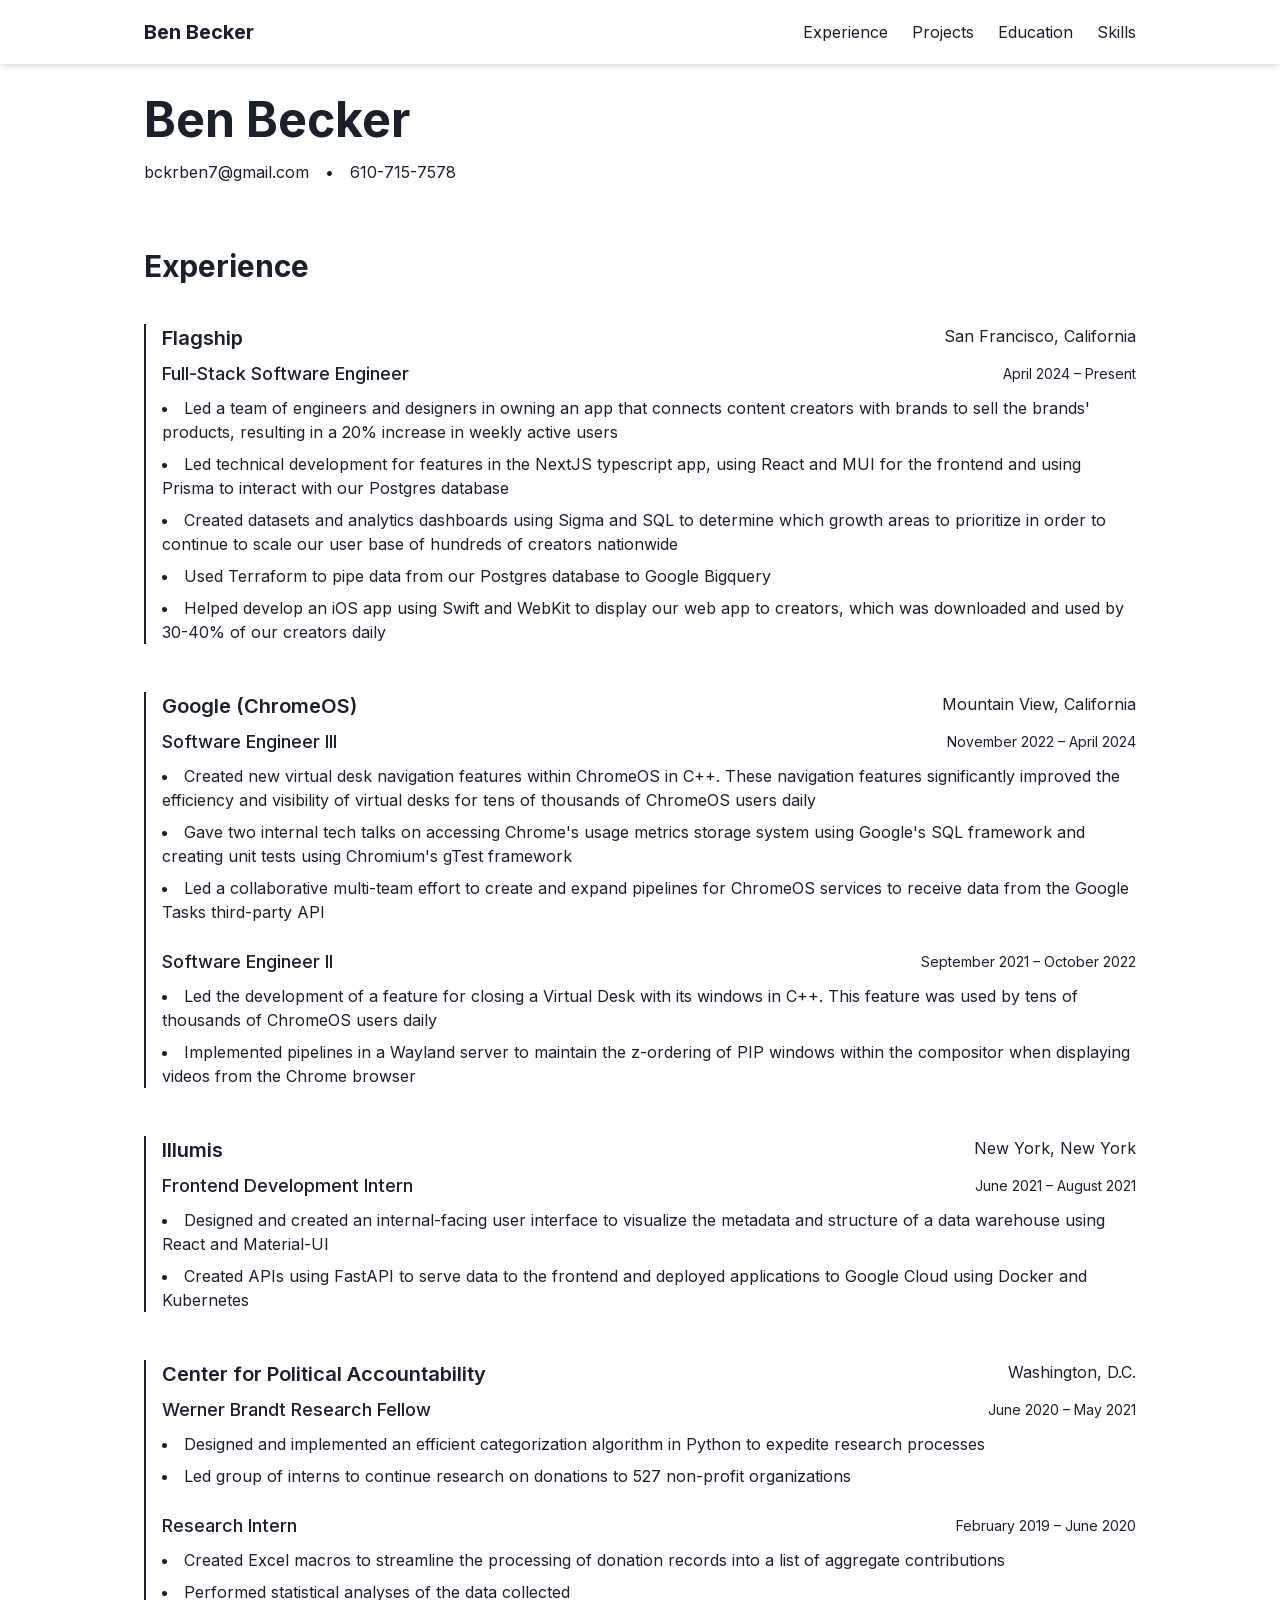
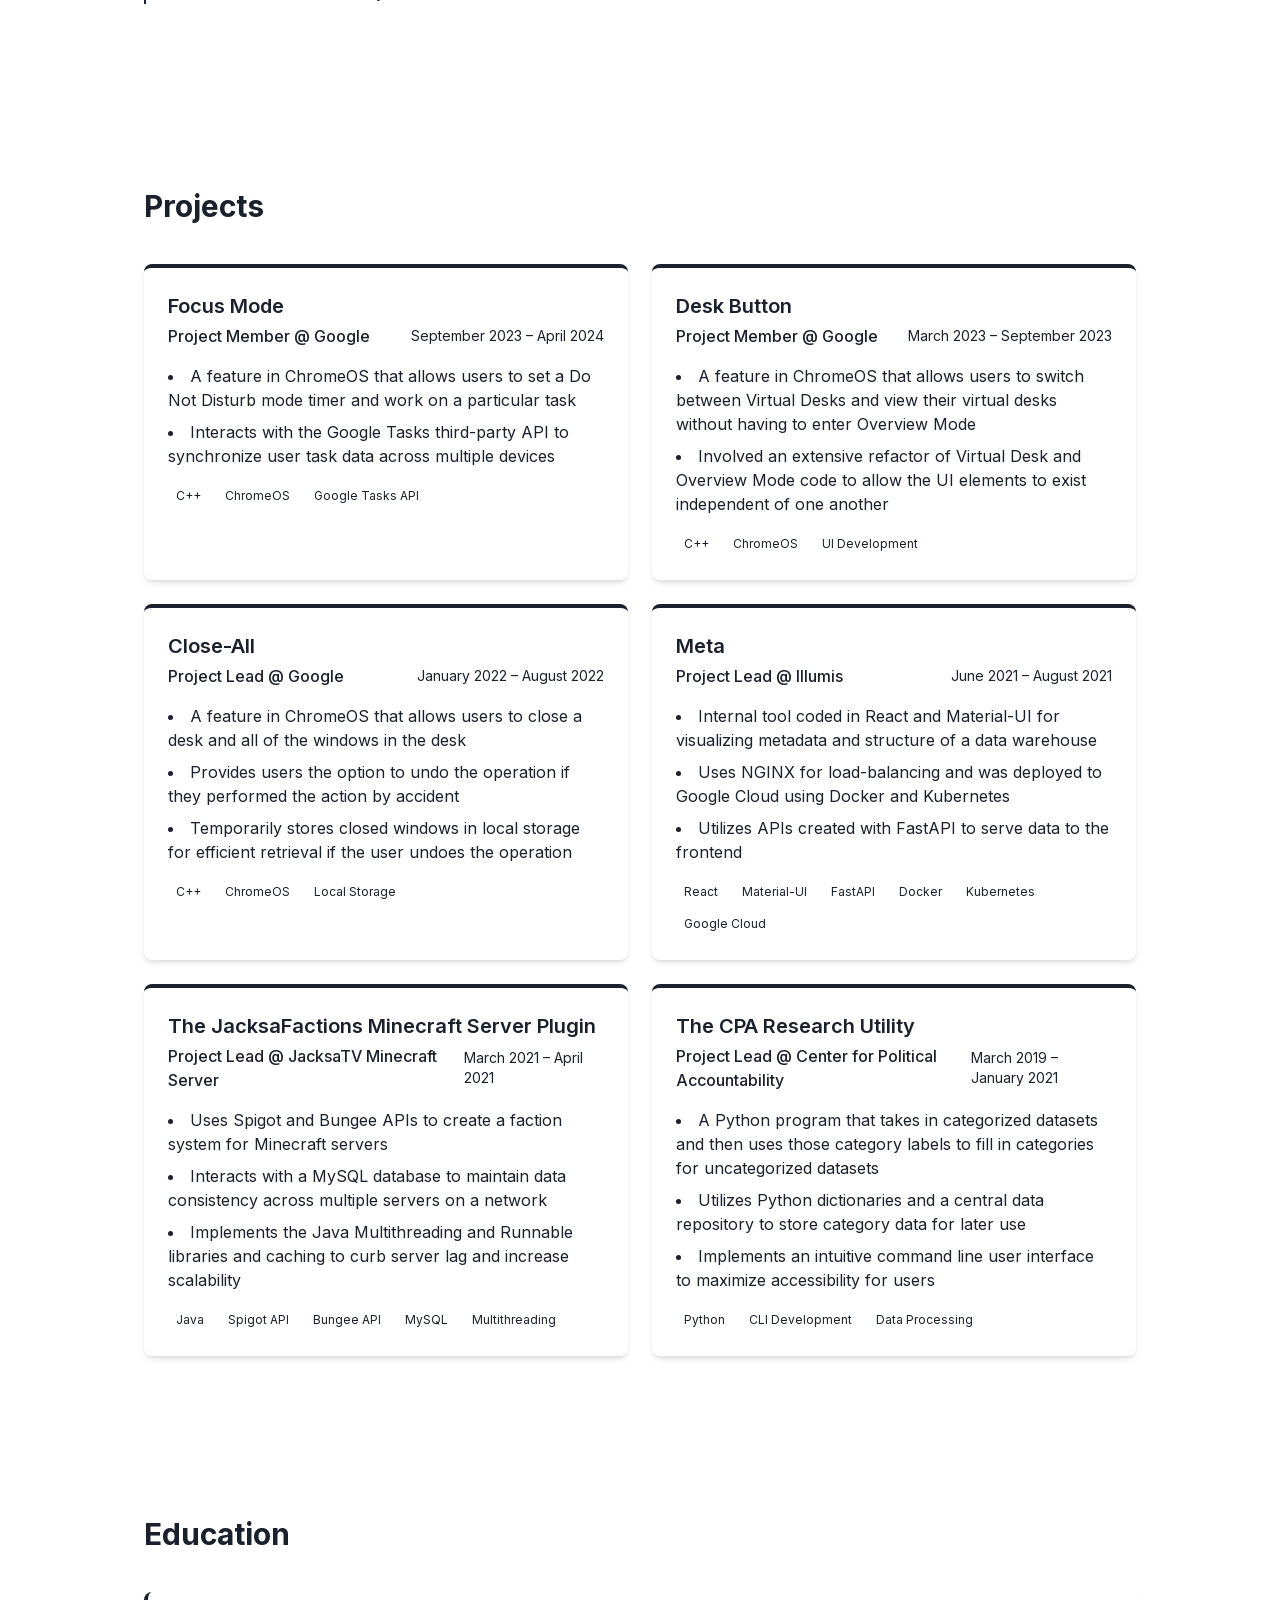
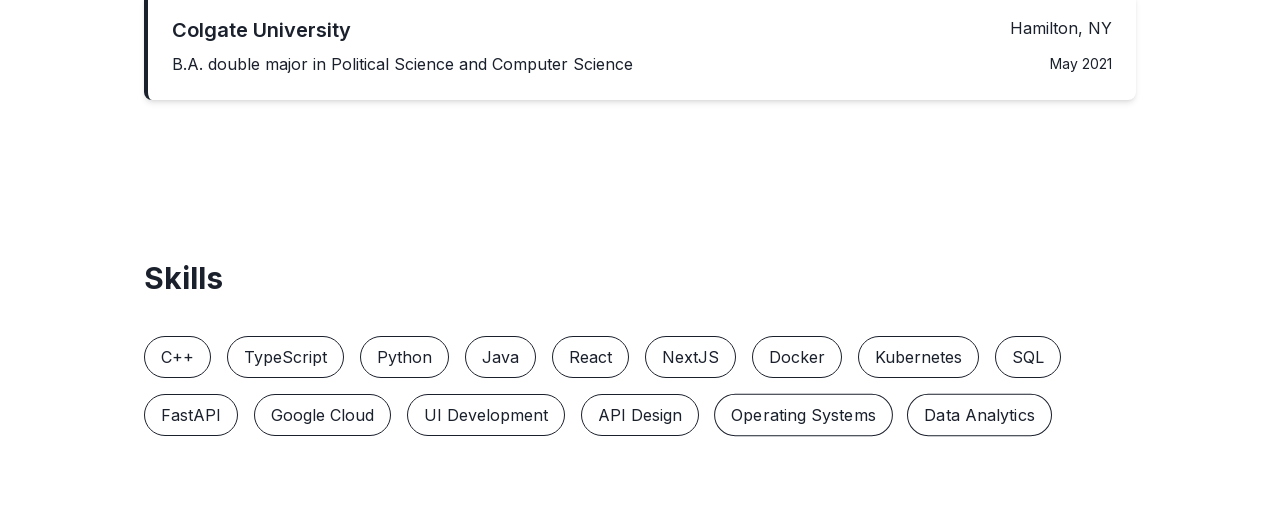
==== commit 347da56a: "Updates" ====
--- a/index.html
+++ b/index.html
@@ -1 +1 @@
-<!DOCTYPE html><html lang="en" class="scroll-smooth"><head><meta charSet="utf-8"/><meta name="viewport" content="width=device-width, initial-scale=1"/><link rel="preload" href="/_next/static/media/a34f9d1faa5f3315-s.p.woff2" as="font" crossorigin="" type="font/woff2"/><link rel="stylesheet" href="/_next/static/css/162441bf9d6e75ff.css" data-precedence="next"/><link rel="preload" as="script" fetchPriority="low" href="/_next/static/chunks/webpack-decb145ea5426c4a.js"/><script src="/_next/static/chunks/4bd1b696-0b87df8b05ba031f.js" async=""></script><script src="/_next/static/chunks/684-a1b4c7348c060b59.js" async=""></script><script src="/_next/static/chunks/main-app-e1ab3174d8a6b822.js" async=""></script><script src="/_next/static/chunks/363-6d44aa7e045cbe06.js" async=""></script><script src="/_next/static/chunks/app/page-bf32ecc496da4f52.js" async=""></script><meta name="next-size-adjust" content=""/><title>Ben - Software Engineer</title><meta name="description" content="Full-stack software engineer with experience at Flagship and Google"/><link rel="shortcut icon" href="/favicon.ico"/><link rel="icon" href="/favicon.ico" type="image/x-icon" sizes="16x16"/><link rel="icon" href="/favicon.ico" sizes="any"/><link rel="icon" href="/favicon-16.png" sizes="16x16" type="image/png"/><link rel="icon" href="/favicon-32.png" sizes="32x32" type="image/png"/><link rel="icon" href="/favicon.svg" type="image/svg+xml"/><link rel="apple-touch-icon" href="/apple-touch-icon.png"/><script src="/_next/static/chunks/polyfills-42372ed130431b0a.js" noModule=""></script></head><body class="__className_d65c78"><main class="min-h-screen bg-white pt-16"><header class="fixed top-0 left-0 right-0 z-50 bg-white shadow-md"><nav class="max-w-5xl mx-auto px-4 h-16 flex items-center justify-between"><div style="opacity:0;transform:translateX(-20px)"><a class="text-xl font-bold text-primary hover:text-primary-light transition-colors" href="/">Ben Becker</a></div><ul class="flex space-x-6"><li style="opacity:0;transform:translateY(-20px)"><a class="text-text-light hover:text-primary transition-colors" href="#experience">Experience</a></li><li style="opacity:0;transform:translateY(-20px)"><a class="text-text-light hover:text-primary transition-colors" href="#projects">Projects</a></li><li style="opacity:0;transform:translateY(-20px)"><a class="text-text-light hover:text-primary transition-colors" href="#education">Education</a></li><li style="opacity:0;transform:translateY(-20px)"><a class="text-text-light hover:text-primary transition-colors" href="#skills">Skills</a></li></ul></nav></header><section class="py-8 bg-primary/5"><div class="max-w-5xl mx-auto px-4"><h1 class="text-4xl md:text-5xl font-bold text-primary mb-4">Ben Becker</h1><div class="flex flex-col md:flex-row gap-4 text-text-light"><a href="mailto:bckrben7@gmail.com" class="hover:text-primary transition-colors">bckrben7@gmail.com</a><span class="hidden md:inline text-text-lighter">•</span><a href="tel:610-715-7578" class="hover:text-primary transition-colors">610-715-7578</a></div></div></section><section id="experience" class="pt-8 pb-20"><div class="max-w-5xl mx-auto px-4"><h2 class="text-3xl font-bold mb-10 text-primary" style="opacity:0;transform:translateY(20px)">Experience</h2><div class="space-y-12"><div class="border-l-2 border-accent pl-4 hover:border-secondary transition-colors" style="opacity:0;transform:translateY(20px)"><div class="flex justify-between items-start mb-2"><h3 class="text-xl font-semibold text-primary">Flagship</h3><span class="text-text-light">San Francisco, California</span></div><div class="mb-6"><div class="flex justify-between items-center mb-2"><h4 class="text-lg font-medium text-primary-light">Full-Stack Software Engineer</h4><span class="text-sm text-text-lighter">April 2024<!-- --> – <!-- -->Present</span></div><ul class="list-disc list-inside space-y-2"><li class="text-text-light hover:text-text transition-colors" style="opacity:0;transform:translateX(-10px)">Led a team of engineers and designers in owning an app that connects content creators with brands to sell the brands&#x27; products, resulting in a 20% increase in weekly active users</li><li class="text-text-light hover:text-text transition-colors" style="opacity:0;transform:translateX(-10px)">Led technical development for features in the NextJS typescript app, using React and MUI for the frontend and using Prisma to interact with our Postgres database</li><li class="text-text-light hover:text-text transition-colors" style="opacity:0;transform:translateX(-10px)">Created datasets and analytics dashboards using Sigma and SQL to determine which growth areas to prioritize in order to continue to scale our user base of hundreds of creators nationwide</li><li class="text-text-light hover:text-text transition-colors" style="opacity:0;transform:translateX(-10px)">Used Terraform to pipe data from our Postgres database to Google Bigquery</li><li class="text-text-light hover:text-text transition-colors" style="opacity:0;transform:translateX(-10px)">Helped develop an iOS app using Swift and WebKit to display our web app to creators, which was downloaded and used by 30-40% of our creators daily</li></ul></div></div><div class="border-l-2 border-accent pl-4 hover:border-secondary transition-colors" style="opacity:0;transform:translateY(20px)"><div class="flex justify-between items-start mb-2"><h3 class="text-xl font-semibold text-primary">Google (ChromeOS)</h3><span class="text-text-light">Mountain View, California</span></div><div class="mb-6"><div class="flex justify-between items-center mb-2"><h4 class="text-lg font-medium text-primary-light">Software Engineer III</h4><span class="text-sm text-text-lighter">November 2022<!-- --> – <!-- -->April 2024</span></div><ul class="list-disc list-inside space-y-2"><li class="text-text-light hover:text-text transition-colors" style="opacity:0;transform:translateX(-10px)">Created new virtual desk navigation features within ChromeOS in C++. These navigation features significantly improved the efficiency and visibility of virtual desks for tens of thousands of ChromeOS users daily</li><li class="text-text-light hover:text-text transition-colors" style="opacity:0;transform:translateX(-10px)">Gave two internal tech talks on accessing Chrome&#x27;s usage metrics storage system using Google&#x27;s SQL framework and creating unit tests using Chromium&#x27;s gTest framework</li><li class="text-text-light hover:text-text transition-colors" style="opacity:0;transform:translateX(-10px)">Led a collaborative multi-team effort to create and expand pipelines for ChromeOS services to receive data from the Google Tasks third-party API</li></ul></div><div class="mb-6"><div class="flex justify-between items-center mb-2"><h4 class="text-lg font-medium text-primary-light">Software Engineer II</h4><span class="text-sm text-text-lighter">September 2021<!-- --> – <!-- -->October 2022</span></div><ul class="list-disc list-inside space-y-2"><li class="text-text-light hover:text-text transition-colors" style="opacity:0;transform:translateX(-10px)">Led the development of a feature for closing a Virtual Desk with its windows in C++. This feature was used by tens of thousands of ChromeOS users daily</li><li class="text-text-light hover:text-text transition-colors" style="opacity:0;transform:translateX(-10px)">Implemented pipelines in a Wayland server to maintain the z-ordering of PIP windows within the compositor when displaying videos from the Chrome browser</li></ul></div></div><div class="border-l-2 border-accent pl-4 hover:border-secondary transition-colors" style="opacity:0;transform:translateY(20px)"><div class="flex justify-between items-start mb-2"><h3 class="text-xl font-semibold text-primary">Illumis</h3><span class="text-text-light">New York, New York</span></div><div class="mb-6"><div class="flex justify-between items-center mb-2"><h4 class="text-lg font-medium text-primary-light">Frontend Development Intern</h4><span class="text-sm text-text-lighter">June 2021<!-- --> – <!-- -->August 2021</span></div><ul class="list-disc list-inside space-y-2"><li class="text-text-light hover:text-text transition-colors" style="opacity:0;transform:translateX(-10px)">Designed and created an internal-facing user interface to visualize the metadata and structure of a data warehouse using React and Material-UI</li><li class="text-text-light hover:text-text transition-colors" style="opacity:0;transform:translateX(-10px)">Created APIs using FastAPI to serve data to the frontend and deployed applications to Google Cloud using Docker and Kubernetes</li></ul></div></div><div class="border-l-2 border-accent pl-4 hover:border-secondary transition-colors" style="opacity:0;transform:translateY(20px)"><div class="flex justify-between items-start mb-2"><h3 class="text-xl font-semibold text-primary">Center for Political Accountability</h3><span class="text-text-light">Washington, D.C.</span></div><div class="mb-6"><div class="flex justify-between items-center mb-2"><h4 class="text-lg font-medium text-primary-light">Werner Brandt Research Fellow</h4><span class="text-sm text-text-lighter">June 2020<!-- --> – <!-- -->May 2021</span></div><ul class="list-disc list-inside space-y-2"><li class="text-text-light hover:text-text transition-colors" style="opacity:0;transform:translateX(-10px)">Designed and implemented an efficient categorization algorithm in Python to expedite research processes</li><li class="text-text-light hover:text-text transition-colors" style="opacity:0;transform:translateX(-10px)">Led group of interns to continue research on donations to 527 non-profit organizations</li></ul></div><div class="mb-6"><div class="flex justify-between items-center mb-2"><h4 class="text-lg font-medium text-primary-light">Research Intern</h4><span class="text-sm text-text-lighter">February 2019<!-- --> – <!-- -->June 2020</span></div><ul class="list-disc list-inside space-y-2"><li class="text-text-light hover:text-text transition-colors" style="opacity:0;transform:translateX(-10px)">Created Excel macros to streamline the processing of donation records into a list of aggregate contributions</li><li class="text-text-light hover:text-text transition-colors" style="opacity:0;transform:translateX(-10px)">Performed statistical analyses of the data collected</li></ul></div></div></div></div></section><section id="projects" class="py-20 bg-primary/5"><div class="max-w-5xl mx-auto px-4"><h2 class="text-3xl font-bold mb-10 text-primary" style="opacity:0;transform:translateY(20px)">Projects</h2><div class="grid grid-cols-1 md:grid-cols-2 gap-6"><div class="bg-white p-6 rounded-lg shadow-md border-t-4 border-accent hover:border-secondary transition-colors" style="opacity:0;transform:translateY(20px)"><div class="mb-4"><h3 class="text-xl font-semibold text-primary mb-1">Focus Mode</h3><div class="flex justify-between items-center mb-2"><span class="text-primary-light font-medium">Project Member<!-- --> @ <!-- -->Google</span><span class="text-sm text-text-lighter">September 2023 – April 2024</span></div></div><ul class="list-disc list-inside space-y-2 mb-4"><li class="text-text-light" style="opacity:0;transform:translateX(-10px)">A feature in ChromeOS that allows users to set a Do Not Disturb mode timer and work on a particular task</li><li class="text-text-light" style="opacity:0;transform:translateX(-10px)">Interacts with the Google Tasks third-party API to synchronize user task data across multiple devices</li></ul><div class="flex flex-wrap gap-2"><span class="text-xs bg-secondary/10 text-secondary px-2 py-1 rounded-full">C++</span><span class="text-xs bg-secondary/10 text-secondary px-2 py-1 rounded-full">ChromeOS</span><span class="text-xs bg-secondary/10 text-secondary px-2 py-1 rounded-full">Google Tasks API</span></div></div><div class="bg-white p-6 rounded-lg shadow-md border-t-4 border-accent hover:border-secondary transition-colors" style="opacity:0;transform:translateY(20px)"><div class="mb-4"><h3 class="text-xl font-semibold text-primary mb-1">Desk Button</h3><div class="flex justify-between items-center mb-2"><span class="text-primary-light font-medium">Project Member<!-- --> @ <!-- -->Google</span><span class="text-sm text-text-lighter">March 2023 – September 2023</span></div></div><ul class="list-disc list-inside space-y-2 mb-4"><li class="text-text-light" style="opacity:0;transform:translateX(-10px)">A feature in ChromeOS that allows users to switch between Virtual Desks and view their virtual desks without having to enter Overview Mode</li><li class="text-text-light" style="opacity:0;transform:translateX(-10px)">Involved an extensive refactor of Virtual Desk and Overview Mode code to allow the UI elements to exist independent of one another</li></ul><div class="flex flex-wrap gap-2"><span class="text-xs bg-secondary/10 text-secondary px-2 py-1 rounded-full">C++</span><span class="text-xs bg-secondary/10 text-secondary px-2 py-1 rounded-full">ChromeOS</span><span class="text-xs bg-secondary/10 text-secondary px-2 py-1 rounded-full">UI Development</span></div></div><div class="bg-white p-6 rounded-lg shadow-md border-t-4 border-accent hover:border-secondary transition-colors" style="opacity:0;transform:translateY(20px)"><div class="mb-4"><h3 class="text-xl font-semibold text-primary mb-1">Close-All</h3><div class="flex justify-between items-center mb-2"><span class="text-primary-light font-medium">Project Lead<!-- --> @ <!-- -->Google</span><span class="text-sm text-text-lighter">January 2022 – August 2022</span></div></div><ul class="list-disc list-inside space-y-2 mb-4"><li class="text-text-light" style="opacity:0;transform:translateX(-10px)">A feature in ChromeOS that allows users to close a desk and all of the windows in the desk</li><li class="text-text-light" style="opacity:0;transform:translateX(-10px)">Provides users the option to undo the operation if they performed the action by accident</li><li class="text-text-light" style="opacity:0;transform:translateX(-10px)">Temporarily stores closed windows in local storage for efficient retrieval if the user undoes the operation</li></ul><div class="flex flex-wrap gap-2"><span class="text-xs bg-secondary/10 text-secondary px-2 py-1 rounded-full">C++</span><span class="text-xs bg-secondary/10 text-secondary px-2 py-1 rounded-full">ChromeOS</span><span class="text-xs bg-secondary/10 text-secondary px-2 py-1 rounded-full">Local Storage</span></div></div><div class="bg-white p-6 rounded-lg shadow-md border-t-4 border-accent hover:border-secondary transition-colors" style="opacity:0;transform:translateY(20px)"><div class="mb-4"><h3 class="text-xl font-semibold text-primary mb-1">Meta</h3><div class="flex justify-between items-center mb-2"><span class="text-primary-light font-medium">Project Lead<!-- --> @ <!-- -->Illumis</span><span class="text-sm text-text-lighter">June 2021 – August 2021</span></div></div><ul class="list-disc list-inside space-y-2 mb-4"><li class="text-text-light" style="opacity:0;transform:translateX(-10px)">Internal tool coded in React and Material-UI for visualizing metadata and structure of a data warehouse</li><li class="text-text-light" style="opacity:0;transform:translateX(-10px)">Uses NGINX for load-balancing and was deployed to Google Cloud using Docker and Kubernetes</li><li class="text-text-light" style="opacity:0;transform:translateX(-10px)">Utilizes APIs created with FastAPI to serve data to the frontend</li></ul><div class="flex flex-wrap gap-2"><span class="text-xs bg-secondary/10 text-secondary px-2 py-1 rounded-full">React</span><span class="text-xs bg-secondary/10 text-secondary px-2 py-1 rounded-full">Material-UI</span><span class="text-xs bg-secondary/10 text-secondary px-2 py-1 rounded-full">FastAPI</span><span class="text-xs bg-secondary/10 text-secondary px-2 py-1 rounded-full">Docker</span><span class="text-xs bg-secondary/10 text-secondary px-2 py-1 rounded-full">Kubernetes</span><span class="text-xs bg-secondary/10 text-secondary px-2 py-1 rounded-full">Google Cloud</span></div></div><div class="bg-white p-6 rounded-lg shadow-md border-t-4 border-accent hover:border-secondary transition-colors" style="opacity:0;transform:translateY(20px)"><div class="mb-4"><h3 class="text-xl font-semibold text-primary mb-1">The JacksaFactions Minecraft Server Plugin</h3><div class="flex justify-between items-center mb-2"><span class="text-primary-light font-medium">Project Lead<!-- --> @ <!-- -->JacksaTV Minecraft Server</span><span class="text-sm text-text-lighter">March 2021 – April 2021</span></div></div><ul class="list-disc list-inside space-y-2 mb-4"><li class="text-text-light" style="opacity:0;transform:translateX(-10px)">Uses Spigot and Bungee APIs to create a faction system for Minecraft servers</li><li class="text-text-light" style="opacity:0;transform:translateX(-10px)">Interacts with a MySQL database to maintain data consistency across multiple servers on a network</li><li class="text-text-light" style="opacity:0;transform:translateX(-10px)">Implements the Java Multithreading and Runnable libraries and caching to curb server lag and increase scalability</li></ul><div class="flex flex-wrap gap-2"><span class="text-xs bg-secondary/10 text-secondary px-2 py-1 rounded-full">Java</span><span class="text-xs bg-secondary/10 text-secondary px-2 py-1 rounded-full">Spigot API</span><span class="text-xs bg-secondary/10 text-secondary px-2 py-1 rounded-full">Bungee API</span><span class="text-xs bg-secondary/10 text-secondary px-2 py-1 rounded-full">MySQL</span><span class="text-xs bg-secondary/10 text-secondary px-2 py-1 rounded-full">Multithreading</span></div></div><div class="bg-white p-6 rounded-lg shadow-md border-t-4 border-accent hover:border-secondary transition-colors" style="opacity:0;transform:translateY(20px)"><div class="mb-4"><h3 class="text-xl font-semibold text-primary mb-1">The CPA Research Utility</h3><div class="flex justify-between items-center mb-2"><span class="text-primary-light font-medium">Project Lead<!-- --> @ <!-- -->Center for Political Accountability</span><span class="text-sm text-text-lighter">March 2019 – January 2021</span></div></div><ul class="list-disc list-inside space-y-2 mb-4"><li class="text-text-light" style="opacity:0;transform:translateX(-10px)">A Python program that takes in categorized datasets and then uses those category labels to fill in categories for uncategorized datasets</li><li class="text-text-light" style="opacity:0;transform:translateX(-10px)">Utilizes Python dictionaries and a central data repository to store category data for later use</li><li class="text-text-light" style="opacity:0;transform:translateX(-10px)">Implements an intuitive command line user interface to maximize accessibility for users</li></ul><div class="flex flex-wrap gap-2"><span class="text-xs bg-secondary/10 text-secondary px-2 py-1 rounded-full">Python</span><span class="text-xs bg-secondary/10 text-secondary px-2 py-1 rounded-full">CLI Development</span><span class="text-xs bg-secondary/10 text-secondary px-2 py-1 rounded-full">Data Processing</span></div></div></div></div></section><section id="education" class="py-20 bg-primary/5"><div class="max-w-5xl mx-auto px-4"><h2 class="text-3xl font-bold mb-10 text-primary" style="opacity:0;transform:translateY(20px)">Education</h2><div class="space-y-8"><div class="bg-white p-6 rounded-lg shadow-md border-l-4 border-secondary hover:border-accent transition-colors" style="opacity:0;transform:translateY(20px)"><div class="flex justify-between items-start mb-2"><h3 class="text-xl font-semibold text-primary">Colgate University</h3><span class="text-text-light">Hamilton, NY</span></div><div class="flex justify-between items-center"><p class="text-primary-light">B.A. double major in Political Science and Computer Science</p><span class="text-sm text-text-lighter">May 2021</span></div></div></div></div></section><section id="skills" class="py-20"><div class="max-w-5xl mx-auto px-4"><h2 class="text-3xl font-bold mb-10 text-primary" style="opacity:0;transform:translateY(20px)">Skills</h2><div class="flex flex-wrap gap-4"><div class="bg-primary/5 px-4 py-2 rounded-full border border-accent/20 hover:border-secondary/50 hover:bg-primary/10 transition-colors" style="opacity:0;transform:scale(0.8)"><span class="text-primary-light">C++</span></div><div class="bg-primary/5 px-4 py-2 rounded-full border border-accent/20 hover:border-secondary/50 hover:bg-primary/10 transition-colors" style="opacity:0;transform:scale(0.8)"><span class="text-primary-light">TypeScript</span></div><div class="bg-primary/5 px-4 py-2 rounded-full border border-accent/20 hover:border-secondary/50 hover:bg-primary/10 transition-colors" style="opacity:0;transform:scale(0.8)"><span class="text-primary-light">Python</span></div><div class="bg-primary/5 px-4 py-2 rounded-full border border-accent/20 hover:border-secondary/50 hover:bg-primary/10 transition-colors" style="opacity:0;transform:scale(0.8)"><span class="text-primary-light">Java</span></div><div class="bg-primary/5 px-4 py-2 rounded-full border border-accent/20 hover:border-secondary/50 hover:bg-primary/10 transition-colors" style="opacity:0;transform:scale(0.8)"><span class="text-primary-light">React</span></div><div class="bg-primary/5 px-4 py-2 rounded-full border border-accent/20 hover:border-secondary/50 hover:bg-primary/10 transition-colors" style="opacity:0;transform:scale(0.8)"><span class="text-primary-light">NextJS</span></div><div class="bg-primary/5 px-4 py-2 rounded-full border border-accent/20 hover:border-secondary/50 hover:bg-primary/10 transition-colors" style="opacity:0;transform:scale(0.8)"><span class="text-primary-light">Docker</span></div><div class="bg-primary/5 px-4 py-2 rounded-full border border-accent/20 hover:border-secondary/50 hover:bg-primary/10 transition-colors" style="opacity:0;transform:scale(0.8)"><span class="text-primary-light">Kubernetes</span></div><div class="bg-primary/5 px-4 py-2 rounded-full border border-accent/20 hover:border-secondary/50 hover:bg-primary/10 transition-colors" style="opacity:0;transform:scale(0.8)"><span class="text-primary-light">SQL</span></div><div class="bg-primary/5 px-4 py-2 rounded-full border border-accent/20 hover:border-secondary/50 hover:bg-primary/10 transition-colors" style="opacity:0;transform:scale(0.8)"><span class="text-primary-light">FastAPI</span></div><div class="bg-primary/5 px-4 py-2 rounded-full border border-accent/20 hover:border-secondary/50 hover:bg-primary/10 transition-colors" style="opacity:0;transform:scale(0.8)"><span class="text-primary-light">Google Cloud</span></div><div class="bg-primary/5 px-4 py-2 rounded-full border border-accent/20 hover:border-secondary/50 hover:bg-primary/10 transition-colors" style="opacity:0;transform:scale(0.8)"><span class="text-primary-light">UI Development</span></div><div class="bg-primary/5 px-4 py-2 rounded-full border border-accent/20 hover:border-secondary/50 hover:bg-primary/10 transition-colors" style="opacity:0;transform:scale(0.8)"><span class="text-primary-light">API Design</span></div><div class="bg-primary/5 px-4 py-2 rounded-full border border-accent/20 hover:border-secondary/50 hover:bg-primary/10 transition-colors" style="opacity:0;transform:scale(0.8)"><span class="text-primary-light">Operating Systems</span></div><div class="bg-primary/5 px-4 py-2 rounded-full border border-accent/20 hover:border-secondary/50 hover:bg-primary/10 transition-colors" style="opacity:0;transform:scale(0.8)"><span class="text-primary-light">Data Analytics</span></div></div></div></section></main><script src="/_next/static/chunks/webpack-decb145ea5426c4a.js" async=""></script><script>(self.__next_f=self.__next_f||[]).push([0])</script><script>self.__next_f.push([1,"1:\"$Sreact.fragment\"\n2:I[7555,[],\"\"]\n3:I[1295,[],\"\"]\n4:I[7262,[\"363\",\"static/chunks/363-6d44aa7e045cbe06.js\",\"974\",\"static/chunks/app/page-bf32ecc496da4f52.js\"],\"default\"]\n5:I[9665,[],\"OutletBoundary\"]\n8:I[9665,[],\"ViewportBoundary\"]\na:I[9665,[],\"MetadataBoundary\"]\nc:I[6614,[],\"\"]\n:HL[\"/_next/static/media/a34f9d1faa5f3315-s.p.woff2\",\"font\",{\"crossOrigin\":\"\",\"type\":\"font/woff2\"}]\n:HL[\"/_next/static/css/162441bf9d6e75ff.css\",\"style\"]\n"])</script><script>self.__next_f.push([1,"0:{\"P\":null,\"b\":\"AvWy_mjiUjTSzdw-NSTbU\",\"p\":\"\",\"c\":[\"\",\"\"],\"i\":false,\"f\":[[[\"\",{\"children\":[\"__PAGE__\",{}]},\"$undefined\",\"$undefined\",true],[\"\",[\"$\",\"$1\",\"c\",{\"children\":[[[\"$\",\"link\",\"0\",{\"rel\":\"stylesheet\",\"href\":\"/_next/static/css/162441bf9d6e75ff.css\",\"precedence\":\"next\",\"crossOrigin\":\"$undefined\",\"nonce\":\"$undefined\"}]],[\"$\",\"html\",null,{\"lang\":\"en\",\"className\":\"scroll-smooth\",\"children\":[\"$\",\"body\",null,{\"className\":\"__className_d65c78\",\"children\":[\"$\",\"$L2\",null,{\"parallelRouterKey\":\"children\",\"error\":\"$undefined\",\"errorStyles\":\"$undefined\",\"errorScripts\":\"$undefined\",\"template\":[\"$\",\"$L3\",null,{}],\"templateStyles\":\"$undefined\",\"templateScripts\":\"$undefined\",\"notFound\":[[[\"$\",\"title\",null,{\"children\":\"404: This page could not be found.\"}],[\"$\",\"div\",null,{\"style\":{\"fontFamily\":\"system-ui,\\\"Segoe UI\\\",Roboto,Helvetica,Arial,sans-serif,\\\"Apple Color Emoji\\\",\\\"Segoe UI Emoji\\\"\",\"height\":\"100vh\",\"textAlign\":\"center\",\"display\":\"flex\",\"flexDirection\":\"column\",\"alignItems\":\"center\",\"justifyContent\":\"center\"},\"children\":[\"$\",\"div\",null,{\"children\":[[\"$\",\"style\",null,{\"dangerouslySetInnerHTML\":{\"__html\":\"body{color:#000;background:#fff;margin:0}.next-error-h1{border-right:1px solid rgba(0,0,0,.3)}@media (prefers-color-scheme:dark){body{color:#fff;background:#000}.next-error-h1{border-right:1px solid rgba(255,255,255,.3)}}\"}}],[\"$\",\"h1\",null,{\"className\":\"next-error-h1\",\"style\":{\"display\":\"inline-block\",\"margin\":\"0 20px 0 0\",\"padding\":\"0 23px 0 0\",\"fontSize\":24,\"fontWeight\":500,\"verticalAlign\":\"top\",\"lineHeight\":\"49px\"},\"children\":404}],[\"$\",\"div\",null,{\"style\":{\"display\":\"inline-block\"},\"children\":[\"$\",\"h2\",null,{\"style\":{\"fontSize\":14,\"fontWeight\":400,\"lineHeight\":\"49px\",\"margin\":0},\"children\":\"This page could not be found.\"}]}]]}]}]],[]],\"forbidden\":\"$undefined\",\"unauthorized\":\"$undefined\"}]}]}]]}],{\"children\":[\"__PAGE__\",[\"$\",\"$1\",\"c\",{\"children\":[[\"$\",\"$L4\",null,{\"experiences\":[{\"company\":\"Flagship\",\"location\":\"San Francisco, California\",\"positions\":[{\"title\":\"Full-Stack Software Engineer\",\"startDate\":\"April 2024\",\"endDate\":\"Present\",\"achievements\":[\"Led a team of engineers and designers in owning an app that connects content creators with brands to sell the brands' products, resulting in a 20% increase in weekly active users\",\"Led technical development for features in the NextJS typescript app, using React and MUI for the frontend and using Prisma to interact with our Postgres database\",\"Created datasets and analytics dashboards using Sigma and SQL to determine which growth areas to prioritize in order to continue to scale our user base of hundreds of creators nationwide\",\"Used Terraform to pipe data from our Postgres database to Google Bigquery\",\"Helped develop an iOS app using Swift and WebKit to display our web app to creators, which was downloaded and used by 30-40% of our creators daily\"]}]},{\"company\":\"Google (ChromeOS)\",\"location\":\"Mountain View, California\",\"positions\":[{\"title\":\"Software Engineer III\",\"startDate\":\"November 2022\",\"endDate\":\"April 2024\",\"achievements\":[\"Created new virtual desk navigation features within ChromeOS in C++. These navigation features significantly improved the efficiency and visibility of virtual desks for tens of thousands of ChromeOS users daily\",\"Gave two internal tech talks on accessing Chrome's usage metrics storage system using Google's SQL framework and creating unit tests using Chromium's gTest framework\",\"Led a collaborative multi-team effort to create and expand pipelines for ChromeOS services to receive data from the Google Tasks third-party API\"],\"relatedProjects\":[\"Focus Mode\",\"Desk Button\"]},{\"title\":\"Software Engineer II\",\"startDate\":\"September 2021\",\"endDate\":\"October 2022\",\"achievements\":[\"Led the development of a feature for closing a Virtual Desk with its windows in C++. This feature was used by tens of thousands of ChromeOS users daily\",\"Implemented pipelines in a Wayland server to maintain the z-ordering of PIP windows within the compositor when displaying videos from the Chrome browser\"],\"relatedProjects\":[\"Close-All\"]}]},{\"company\":\"Illumis\",\"location\":\"New York, New York\",\"positions\":[{\"title\":\"Frontend Development Intern\",\"startDate\":\"June 2021\",\"endDate\":\"August 2021\",\"achievements\":[\"Designed and created an internal-facing user interface to visualize the metadata and structure of a data warehouse using React and Material-UI\",\"Created APIs using FastAPI to serve data to the frontend and deployed applications to Google Cloud using Docker and Kubernetes\"],\"relatedProjects\":[\"Meta\"]}]},{\"company\":\"Center for Political Accountability\",\"location\":\"Washington, D.C.\",\"positions\":[{\"title\":\"Werner Brandt Research Fellow\",\"startDate\":\"June 2020\",\"endDate\":\"May 2021\",\"achievements\":[\"Designed and implemented an efficient categorization algorithm in Python to expedite research processes\",\"Led group of interns to continue research on donations to 527 non-profit organizations\"],\"relatedProjects\":[\"The CPA Research Utility\"]},{\"title\":\"Research Intern\",\"startDate\":\"February 2019\",\"endDate\":\"June 2020\",\"achievements\":[\"Created Excel macros to streamline the processing of donation records into a list of aggregate contributions\",\"Performed statistical analyses of the data collected\"]}]}],\"projects\":[{\"name\":\"Focus Mode\",\"role\":\"Project Member\",\"organization\":\"Google\",\"date\":\"September 2023 – April 2024\",\"description\":[\"A feature in ChromeOS that allows users to set a Do Not Disturb mode timer and work on a particular task\",\"Interacts with the Google Tasks third-party API to synchronize user task data across multiple devices\"],\"technologies\":[\"C++\",\"ChromeOS\",\"Google Tasks API\"]},{\"name\":\"Desk Button\",\"role\":\"Project Member\",\"organization\":\"Google\",\"date\":\"March 2023 – September 2023\",\"description\":[\"A feature in ChromeOS that allows users to switch between Virtual Desks and view their virtual desks without having to enter Overview Mode\",\"Involved an extensive refactor of Virtual Desk and Overview Mode code to allow the UI elements to exist independent of one another\"],\"technologies\":[\"C++\",\"ChromeOS\",\"UI Development\"]},{\"name\":\"Close-All\",\"role\":\"Project Lead\",\"organization\":\"Google\",\"date\":\"January 2022 – August 2022\",\"description\":[\"A feature in ChromeOS that allows users to close a desk and all of the windows in the desk\",\"Provides users the option to undo the operation if they performed the action by accident\",\"Temporarily stores closed windows in local storage for efficient retrieval if the user undoes the operation\"],\"technologies\":[\"C++\",\"ChromeOS\",\"Local Storage\"]},{\"name\":\"Meta\",\"role\":\"Project Lead\",\"organization\":\"Illumis\",\"date\":\"June 2021 – August 2021\",\"description\":[\"Internal tool coded in React and Material-UI for visualizing metadata and structure of a data warehouse\",\"Uses NGINX for load-balancing and was deployed to Google Cloud using Docker and Kubernetes\",\"Utilizes APIs created with FastAPI to serve data to the frontend\"],\"technologies\":[\"React\",\"Material-UI\",\"FastAPI\",\"Docker\",\"Kubernetes\",\"Google Cloud\"]},{\"name\":\"The JacksaFactions Minecraft Server Plugin\",\"role\":\"Project Lead\",\"organization\":\"JacksaTV Minecraft Server\",\"date\":\"March 2021 – April 2021\",\"description\":[\"Uses Spigot and Bungee APIs to create a faction system for Minecraft servers\",\"Interacts with a MySQL database to maintain data consistency across multiple servers on a network\",\"Implements the Java Multithreading and Runnable libraries and caching to curb server lag and increase scalability\"],\"technologies\":[\"Java\",\"Spigot API\",\"Bungee API\",\"MySQL\",\"Multithreading\"]},{\"name\":\"The CPA Research Utility\",\"role\":\"Project Lead\",\"organization\":\"Center for Political Accountability\",\"date\":\"March 2019 – January 2021\",\"description\":[\"A Python program that takes in categorized datasets and then uses those category labels to fill in categories for uncategorized datasets\",\"Utilizes Python dictionaries and a central data repository to store category data for later use\",\"Implements an intuitive command line user interface to maximize accessibility for users\"],\"technologies\":[\"Python\",\"CLI Development\",\"Data Processing\"]}],\"education\":[{\"school\":\"Colgate University\",\"location\":\"Hamilton, NY\",\"degree\":\"B.A. double major in Political Science and Computer Science\",\"graduationDate\":\"May 2021\",\"gpa\":\"3.42\"}],\"skills\":[\"C++\",\"TypeScript\",\"Python\",\"Java\",\"React\",\"NextJS\",\"Docker\",\"Kubernetes\",\"SQL\",\"FastAPI\",\"Google Cloud\",\"UI Development\",\"API Design\",\"Operating Systems\",\"Data Analytics\"]}],\"$undefined\",null,[\"$\",\"$L5\",null,{\"children\":[\"$L6\",\"$L7\",null]}]]}],{},null,false]},null,false],[\"$\",\"$1\",\"h\",{\"children\":[null,[\"$\",\"$1\",\"xkk7WKXOyYZU5qrH_Oi5o\",{\"children\":[[\"$\",\"$L8\",null,{\"children\":\"$L9\"}],[\"$\",\"meta\",null,{\"name\":\"next-size-adjust\",\"content\":\"\"}]]}],[\"$\",\"$La\",null,{\"children\":\"$Lb\"}]]}],false]],\"m\":\"$undefined\",\"G\":[\"$c\",\"$undefined\"],\"s\":false,\"S\":true}\n"])</script><script>self.__next_f.push([1,"9:[[\"$\",\"meta\",\"0\",{\"charSet\":\"utf-8\"}],[\"$\",\"meta\",\"1\",{\"name\":\"viewport\",\"content\":\"width=device-width, initial-scale=1\"}]]\n6:null\n"])</script><script>self.__next_f.push([1,"7:null\nb:[[\"$\",\"title\",\"0\",{\"children\":\"Ben - Software Engineer\"}],[\"$\",\"meta\",\"1\",{\"name\":\"description\",\"content\":\"Full-stack software engineer with experience at Flagship and Google\"}],[\"$\",\"link\",\"2\",{\"rel\":\"shortcut icon\",\"href\":\"/favicon.ico\"}],[\"$\",\"link\",\"3\",{\"rel\":\"icon\",\"href\":\"/favicon.ico\",\"type\":\"image/x-icon\",\"sizes\":\"16x16\"}],[\"$\",\"link\",\"4\",{\"rel\":\"icon\",\"href\":\"/favicon.ico\",\"sizes\":\"any\"}],[\"$\",\"link\",\"5\",{\"rel\":\"icon\",\"href\":\"/favicon-16.png\",\"sizes\":\"16x16\",\"type\":\"image/png\"}],[\"$\",\"link\",\"6\",{\"rel\":\"icon\",\"href\":\"/favicon-32.png\",\"sizes\":\"32x32\",\"type\":\"image/png\"}],[\"$\",\"link\",\"7\",{\"rel\":\"icon\",\"href\":\"/favicon.svg\",\"type\":\"image/svg+xml\"}],[\"$\",\"link\",\"8\",{\"rel\":\"apple-touch-icon\",\"href\":\"/apple-touch-icon.png\"}]]\n"])</script></body></html>+<!DOCTYPE html><html lang="en" class="scroll-smooth"><head><meta charSet="utf-8"/><meta name="viewport" content="width=device-width, initial-scale=1"/><link rel="preload" href="/_next/static/media/a34f9d1faa5f3315-s.p.woff2" as="font" crossorigin="" type="font/woff2"/><link rel="stylesheet" href="/_next/static/css/162441bf9d6e75ff.css" data-precedence="next"/><link rel="preload" as="script" fetchPriority="low" href="/_next/static/chunks/webpack-decb145ea5426c4a.js"/><script src="/_next/static/chunks/4bd1b696-0b87df8b05ba031f.js" async=""></script><script src="/_next/static/chunks/684-a1b4c7348c060b59.js" async=""></script><script src="/_next/static/chunks/main-app-e1ab3174d8a6b822.js" async=""></script><script src="/_next/static/chunks/363-6d44aa7e045cbe06.js" async=""></script><script src="/_next/static/chunks/app/page-bf32ecc496da4f52.js" async=""></script><meta name="next-size-adjust" content=""/><title>Ben - Software Engineer</title><meta name="description" content="Full-stack software engineer with experience at Flagship and Google"/><link rel="shortcut icon" href="/favicon.ico"/><link rel="icon" href="/favicon.ico" type="image/x-icon" sizes="16x16"/><link rel="icon" href="/favicon.ico" sizes="any"/><link rel="icon" href="/favicon-16.png" sizes="16x16" type="image/png"/><link rel="icon" href="/favicon-32.png" sizes="32x32" type="image/png"/><link rel="icon" href="/favicon.svg" type="image/svg+xml"/><link rel="apple-touch-icon" href="/apple-touch-icon.png"/><script src="/_next/static/chunks/polyfills-42372ed130431b0a.js" noModule=""></script></head><body class="__className_d65c78"><main class="min-h-screen bg-white pt-16"><header class="fixed top-0 left-0 right-0 z-50 bg-white shadow-md"><nav class="max-w-5xl mx-auto px-4 h-16 flex items-center justify-between"><div style="opacity:0;transform:translateX(-20px)"><a class="text-xl font-bold text-primary hover:text-primary-light transition-colors" href="/">Ben Becker</a></div><ul class="flex space-x-6"><li style="opacity:0;transform:translateY(-20px)"><a class="text-text-light hover:text-primary transition-colors" href="#experience">Experience</a></li><li style="opacity:0;transform:translateY(-20px)"><a class="text-text-light hover:text-primary transition-colors" href="#projects">Projects</a></li><li style="opacity:0;transform:translateY(-20px)"><a class="text-text-light hover:text-primary transition-colors" href="#education">Education</a></li><li style="opacity:0;transform:translateY(-20px)"><a class="text-text-light hover:text-primary transition-colors" href="#skills">Skills</a></li></ul></nav></header><section class="py-8 bg-primary/5"><div class="max-w-5xl mx-auto px-4"><h1 class="text-4xl md:text-5xl font-bold text-primary mb-4">Ben Becker</h1><div class="flex flex-col md:flex-row gap-4 text-text-light"><a href="mailto:bckrben7@gmail.com" class="hover:text-primary transition-colors">bckrben7@gmail.com</a><span class="hidden md:inline text-text-lighter">•</span><a href="tel:610-715-7578" class="hover:text-primary transition-colors">610-715-7578</a></div></div></section><section id="experience" class="pt-8 pb-20"><div class="max-w-5xl mx-auto px-4"><h2 class="text-3xl font-bold mb-10 text-primary" style="opacity:0;transform:translateY(20px)">Experience</h2><div class="space-y-12"><div class="border-l-2 border-accent pl-4 hover:border-secondary transition-colors" style="opacity:0;transform:translateY(20px)"><div class="flex justify-between items-start mb-2"><h3 class="text-xl font-semibold text-primary">Flagship</h3><span class="text-text-light">San Francisco, California</span></div><div class="mb-6"><div class="flex justify-between items-center mb-2"><h4 class="text-lg font-medium text-primary-light">Full-Stack Software Engineer</h4><span class="text-sm text-text-lighter">April 2024<!-- --> – <!-- -->Present</span></div><ul class="list-disc list-inside space-y-2"><li class="text-text-light hover:text-text transition-colors" style="opacity:0;transform:translateX(-10px)">Led a team of engineers and designers in owning an app that connects content creators with brands to sell the brands&#x27; products, resulting in a 20% increase in weekly active users</li><li class="text-text-light hover:text-text transition-colors" style="opacity:0;transform:translateX(-10px)">Led technical development for features in the NextJS typescript app, using React and MUI for the frontend and using Prisma to interact with our Postgres database</li><li class="text-text-light hover:text-text transition-colors" style="opacity:0;transform:translateX(-10px)">Created datasets and analytics dashboards using Sigma and SQL to determine which growth areas to prioritize in order to continue to scale our user base of hundreds of creators nationwide</li><li class="text-text-light hover:text-text transition-colors" style="opacity:0;transform:translateX(-10px)">Used Terraform to pipe data from our Postgres database to Google Bigquery</li><li class="text-text-light hover:text-text transition-colors" style="opacity:0;transform:translateX(-10px)">Helped develop an iOS app using Swift and WebKit to display our web app to creators, which was downloaded and used by 30-40% of our creators daily</li></ul></div></div><div class="border-l-2 border-accent pl-4 hover:border-secondary transition-colors" style="opacity:0;transform:translateY(20px)"><div class="flex justify-between items-start mb-2"><h3 class="text-xl font-semibold text-primary">Google (ChromeOS)</h3><span class="text-text-light">Mountain View, California</span></div><div class="mb-6"><div class="flex justify-between items-center mb-2"><h4 class="text-lg font-medium text-primary-light">Software Engineer III</h4><span class="text-sm text-text-lighter">November 2022<!-- --> – <!-- -->April 2024</span></div><ul class="list-disc list-inside space-y-2"><li class="text-text-light hover:text-text transition-colors" style="opacity:0;transform:translateX(-10px)">Created new virtual desk navigation features within ChromeOS in C++. These navigation features significantly improved the efficiency and visibility of virtual desks for tens of thousands of ChromeOS users daily</li><li class="text-text-light hover:text-text transition-colors" style="opacity:0;transform:translateX(-10px)">Gave two internal tech talks on accessing Chrome&#x27;s usage metrics storage system using Google&#x27;s SQL framework and creating unit tests using Chromium&#x27;s gTest framework</li><li class="text-text-light hover:text-text transition-colors" style="opacity:0;transform:translateX(-10px)">Led a collaborative multi-team effort to create and expand pipelines for ChromeOS services to receive data from the Google Tasks third-party API</li></ul></div><div class="mb-6"><div class="flex justify-between items-center mb-2"><h4 class="text-lg font-medium text-primary-light">Software Engineer II</h4><span class="text-sm text-text-lighter">September 2021<!-- --> – <!-- -->October 2022</span></div><ul class="list-disc list-inside space-y-2"><li class="text-text-light hover:text-text transition-colors" style="opacity:0;transform:translateX(-10px)">Led the development of a feature for closing a Virtual Desk with its windows in C++. This feature was used by tens of thousands of ChromeOS users daily</li><li class="text-text-light hover:text-text transition-colors" style="opacity:0;transform:translateX(-10px)">Implemented pipelines in a Wayland server to maintain the z-ordering of PIP windows within the compositor when displaying videos from the Chrome browser</li></ul></div></div><div class="border-l-2 border-accent pl-4 hover:border-secondary transition-colors" style="opacity:0;transform:translateY(20px)"><div class="flex justify-between items-start mb-2"><h3 class="text-xl font-semibold text-primary">Illumis</h3><span class="text-text-light">New York, New York</span></div><div class="mb-6"><div class="flex justify-between items-center mb-2"><h4 class="text-lg font-medium text-primary-light">Frontend Development Intern</h4><span class="text-sm text-text-lighter">June 2021<!-- --> – <!-- -->August 2021</span></div><ul class="list-disc list-inside space-y-2"><li class="text-text-light hover:text-text transition-colors" style="opacity:0;transform:translateX(-10px)">Designed and created an internal-facing user interface to visualize the metadata and structure of a data warehouse using React and Material-UI</li><li class="text-text-light hover:text-text transition-colors" style="opacity:0;transform:translateX(-10px)">Created APIs using FastAPI to serve data to the frontend and deployed applications to Google Cloud using Docker and Kubernetes</li></ul></div></div><div class="border-l-2 border-accent pl-4 hover:border-secondary transition-colors" style="opacity:0;transform:translateY(20px)"><div class="flex justify-between items-start mb-2"><h3 class="text-xl font-semibold text-primary">Center for Political Accountability</h3><span class="text-text-light">Washington, D.C.</span></div><div class="mb-6"><div class="flex justify-between items-center mb-2"><h4 class="text-lg font-medium text-primary-light">Werner Brandt Research Fellow</h4><span class="text-sm text-text-lighter">June 2020<!-- --> – <!-- -->May 2021</span></div><ul class="list-disc list-inside space-y-2"><li class="text-text-light hover:text-text transition-colors" style="opacity:0;transform:translateX(-10px)">Designed and implemented an efficient categorization algorithm in Python to expedite research processes</li><li class="text-text-light hover:text-text transition-colors" style="opacity:0;transform:translateX(-10px)">Led group of interns to continue research on donations to 527 non-profit organizations</li></ul></div><div class="mb-6"><div class="flex justify-between items-center mb-2"><h4 class="text-lg font-medium text-primary-light">Research Intern</h4><span class="text-sm text-text-lighter">February 2019<!-- --> – <!-- -->June 2020</span></div><ul class="list-disc list-inside space-y-2"><li class="text-text-light hover:text-text transition-colors" style="opacity:0;transform:translateX(-10px)">Created Excel macros to streamline the processing of donation records into a list of aggregate contributions</li><li class="text-text-light hover:text-text transition-colors" style="opacity:0;transform:translateX(-10px)">Performed statistical analyses of the data collected</li></ul></div></div></div></div></section><section id="projects" class="py-20 bg-primary/5"><div class="max-w-5xl mx-auto px-4"><h2 class="text-3xl font-bold mb-10 text-primary" style="opacity:0;transform:translateY(20px)">Projects</h2><div class="grid grid-cols-1 md:grid-cols-2 gap-6"><div class="bg-white p-6 rounded-lg shadow-md border-t-4 border-accent hover:border-secondary transition-colors" style="opacity:0;transform:translateY(20px)"><div class="mb-4"><h3 class="text-xl font-semibold text-primary mb-1">Focus Mode</h3><div class="flex justify-between items-center mb-2"><span class="text-primary-light font-medium">Project Member<!-- --> @ <!-- -->Google</span><span class="text-sm text-text-lighter">September 2023 – April 2024</span></div></div><ul class="list-disc list-inside space-y-2 mb-4"><li class="text-text-light" style="opacity:0;transform:translateX(-10px)">A feature in ChromeOS that allows users to set a Do Not Disturb mode timer and work on a particular task</li><li class="text-text-light" style="opacity:0;transform:translateX(-10px)">Interacts with the Google Tasks third-party API to synchronize user task data across multiple devices</li></ul><div class="flex flex-wrap gap-2"><span class="text-xs bg-secondary/10 text-secondary px-2 py-1 rounded-full">C++</span><span class="text-xs bg-secondary/10 text-secondary px-2 py-1 rounded-full">ChromeOS</span><span class="text-xs bg-secondary/10 text-secondary px-2 py-1 rounded-full">Google Tasks API</span></div></div><div class="bg-white p-6 rounded-lg shadow-md border-t-4 border-accent hover:border-secondary transition-colors" style="opacity:0;transform:translateY(20px)"><div class="mb-4"><h3 class="text-xl font-semibold text-primary mb-1">Desk Button</h3><div class="flex justify-between items-center mb-2"><span class="text-primary-light font-medium">Project Member<!-- --> @ <!-- -->Google</span><span class="text-sm text-text-lighter">March 2023 – September 2023</span></div></div><ul class="list-disc list-inside space-y-2 mb-4"><li class="text-text-light" style="opacity:0;transform:translateX(-10px)">A feature in ChromeOS that allows users to switch between Virtual Desks and view their virtual desks without having to enter Overview Mode</li><li class="text-text-light" style="opacity:0;transform:translateX(-10px)">Involved an extensive refactor of Virtual Desk and Overview Mode code to allow the UI elements to exist independent of one another</li></ul><div class="flex flex-wrap gap-2"><span class="text-xs bg-secondary/10 text-secondary px-2 py-1 rounded-full">C++</span><span class="text-xs bg-secondary/10 text-secondary px-2 py-1 rounded-full">ChromeOS</span><span class="text-xs bg-secondary/10 text-secondary px-2 py-1 rounded-full">UI Development</span></div></div><div class="bg-white p-6 rounded-lg shadow-md border-t-4 border-accent hover:border-secondary transition-colors" style="opacity:0;transform:translateY(20px)"><div class="mb-4"><h3 class="text-xl font-semibold text-primary mb-1">Close-All</h3><div class="flex justify-between items-center mb-2"><span class="text-primary-light font-medium">Project Lead<!-- --> @ <!-- -->Google</span><span class="text-sm text-text-lighter">January 2022 – August 2022</span></div></div><ul class="list-disc list-inside space-y-2 mb-4"><li class="text-text-light" style="opacity:0;transform:translateX(-10px)">A feature in ChromeOS that allows users to close a desk and all of the windows in the desk</li><li class="text-text-light" style="opacity:0;transform:translateX(-10px)">Provides users the option to undo the operation if they performed the action by accident</li><li class="text-text-light" style="opacity:0;transform:translateX(-10px)">Temporarily stores closed windows in local storage for efficient retrieval if the user undoes the operation</li></ul><div class="flex flex-wrap gap-2"><span class="text-xs bg-secondary/10 text-secondary px-2 py-1 rounded-full">C++</span><span class="text-xs bg-secondary/10 text-secondary px-2 py-1 rounded-full">ChromeOS</span><span class="text-xs bg-secondary/10 text-secondary px-2 py-1 rounded-full">Local Storage</span></div></div><div class="bg-white p-6 rounded-lg shadow-md border-t-4 border-accent hover:border-secondary transition-colors" style="opacity:0;transform:translateY(20px)"><div class="mb-4"><h3 class="text-xl font-semibold text-primary mb-1">Meta</h3><div class="flex justify-between items-center mb-2"><span class="text-primary-light font-medium">Project Lead<!-- --> @ <!-- -->Illumis</span><span class="text-sm text-text-lighter">June 2021 – August 2021</span></div></div><ul class="list-disc list-inside space-y-2 mb-4"><li class="text-text-light" style="opacity:0;transform:translateX(-10px)">Internal tool coded in React and Material-UI for visualizing metadata and structure of a data warehouse</li><li class="text-text-light" style="opacity:0;transform:translateX(-10px)">Uses NGINX for load-balancing and was deployed to Google Cloud using Docker and Kubernetes</li><li class="text-text-light" style="opacity:0;transform:translateX(-10px)">Utilizes APIs created with FastAPI to serve data to the frontend</li></ul><div class="flex flex-wrap gap-2"><span class="text-xs bg-secondary/10 text-secondary px-2 py-1 rounded-full">React</span><span class="text-xs bg-secondary/10 text-secondary px-2 py-1 rounded-full">Material-UI</span><span class="text-xs bg-secondary/10 text-secondary px-2 py-1 rounded-full">FastAPI</span><span class="text-xs bg-secondary/10 text-secondary px-2 py-1 rounded-full">Docker</span><span class="text-xs bg-secondary/10 text-secondary px-2 py-1 rounded-full">Kubernetes</span><span class="text-xs bg-secondary/10 text-secondary px-2 py-1 rounded-full">Google Cloud</span></div></div><div class="bg-white p-6 rounded-lg shadow-md border-t-4 border-accent hover:border-secondary transition-colors" style="opacity:0;transform:translateY(20px)"><div class="mb-4"><h3 class="text-xl font-semibold text-primary mb-1">The JacksaFactions Minecraft Server Plugin</h3><div class="flex justify-between items-center mb-2"><span class="text-primary-light font-medium">Project Lead<!-- --> @ <!-- -->JacksaTV Minecraft Server</span><span class="text-sm text-text-lighter">March 2021 – April 2021</span></div></div><ul class="list-disc list-inside space-y-2 mb-4"><li class="text-text-light" style="opacity:0;transform:translateX(-10px)">Uses Spigot and Bungee APIs to create a faction system for Minecraft servers</li><li class="text-text-light" style="opacity:0;transform:translateX(-10px)">Interacts with a MySQL database to maintain data consistency across multiple servers on a network</li><li class="text-text-light" style="opacity:0;transform:translateX(-10px)">Implements the Java Multithreading and Runnable libraries and caching to curb server lag and increase scalability</li></ul><div class="flex flex-wrap gap-2"><span class="text-xs bg-secondary/10 text-secondary px-2 py-1 rounded-full">Java</span><span class="text-xs bg-secondary/10 text-secondary px-2 py-1 rounded-full">Spigot API</span><span class="text-xs bg-secondary/10 text-secondary px-2 py-1 rounded-full">Bungee API</span><span class="text-xs bg-secondary/10 text-secondary px-2 py-1 rounded-full">MySQL</span><span class="text-xs bg-secondary/10 text-secondary px-2 py-1 rounded-full">Multithreading</span></div></div><div class="bg-white p-6 rounded-lg shadow-md border-t-4 border-accent hover:border-secondary transition-colors" style="opacity:0;transform:translateY(20px)"><div class="mb-4"><h3 class="text-xl font-semibold text-primary mb-1">The CPA Research Utility</h3><div class="flex justify-between items-center mb-2"><span class="text-primary-light font-medium">Project Lead<!-- --> @ <!-- -->Center for Political Accountability</span><span class="text-sm text-text-lighter">March 2019 – January 2021</span></div></div><ul class="list-disc list-inside space-y-2 mb-4"><li class="text-text-light" style="opacity:0;transform:translateX(-10px)">A Python program that takes in categorized datasets and then uses those category labels to fill in categories for uncategorized datasets</li><li class="text-text-light" style="opacity:0;transform:translateX(-10px)">Utilizes Python dictionaries and a central data repository to store category data for later use</li><li class="text-text-light" style="opacity:0;transform:translateX(-10px)">Implements an intuitive command line user interface to maximize accessibility for users</li></ul><div class="flex flex-wrap gap-2"><span class="text-xs bg-secondary/10 text-secondary px-2 py-1 rounded-full">Python</span><span class="text-xs bg-secondary/10 text-secondary px-2 py-1 rounded-full">CLI Development</span><span class="text-xs bg-secondary/10 text-secondary px-2 py-1 rounded-full">Data Processing</span></div></div></div></div></section><section id="education" class="py-20 bg-primary/5"><div class="max-w-5xl mx-auto px-4"><h2 class="text-3xl font-bold mb-10 text-primary" style="opacity:0;transform:translateY(20px)">Education</h2><div class="space-y-8"><div class="bg-white p-6 rounded-lg shadow-md border-l-4 border-secondary hover:border-accent transition-colors" style="opacity:0;transform:translateY(20px)"><div class="flex justify-between items-start mb-2"><h3 class="text-xl font-semibold text-primary">Colgate University</h3><span class="text-text-light">Hamilton, NY</span></div><div class="flex justify-between items-center"><p class="text-primary-light">B.A. double major in Political Science and Computer Science</p><span class="text-sm text-text-lighter">May 2021</span></div></div></div></div></section><section id="skills" class="py-20"><div class="max-w-5xl mx-auto px-4"><h2 class="text-3xl font-bold mb-10 text-primary" style="opacity:0;transform:translateY(20px)">Skills</h2><div class="flex flex-wrap gap-4"><div class="bg-primary/5 px-4 py-2 rounded-full border border-accent/20 hover:border-secondary/50 hover:bg-primary/10 transition-colors" style="opacity:0;transform:scale(0.8)"><span class="text-primary-light">C++</span></div><div class="bg-primary/5 px-4 py-2 rounded-full border border-accent/20 hover:border-secondary/50 hover:bg-primary/10 transition-colors" style="opacity:0;transform:scale(0.8)"><span class="text-primary-light">TypeScript</span></div><div class="bg-primary/5 px-4 py-2 rounded-full border border-accent/20 hover:border-secondary/50 hover:bg-primary/10 transition-colors" style="opacity:0;transform:scale(0.8)"><span class="text-primary-light">Python</span></div><div class="bg-primary/5 px-4 py-2 rounded-full border border-accent/20 hover:border-secondary/50 hover:bg-primary/10 transition-colors" style="opacity:0;transform:scale(0.8)"><span class="text-primary-light">Java</span></div><div class="bg-primary/5 px-4 py-2 rounded-full border border-accent/20 hover:border-secondary/50 hover:bg-primary/10 transition-colors" style="opacity:0;transform:scale(0.8)"><span class="text-primary-light">React</span></div><div class="bg-primary/5 px-4 py-2 rounded-full border border-accent/20 hover:border-secondary/50 hover:bg-primary/10 transition-colors" style="opacity:0;transform:scale(0.8)"><span class="text-primary-light">NextJS</span></div><div class="bg-primary/5 px-4 py-2 rounded-full border border-accent/20 hover:border-secondary/50 hover:bg-primary/10 transition-colors" style="opacity:0;transform:scale(0.8)"><span class="text-primary-light">Docker</span></div><div class="bg-primary/5 px-4 py-2 rounded-full border border-accent/20 hover:border-secondary/50 hover:bg-primary/10 transition-colors" style="opacity:0;transform:scale(0.8)"><span class="text-primary-light">Kubernetes</span></div><div class="bg-primary/5 px-4 py-2 rounded-full border border-accent/20 hover:border-secondary/50 hover:bg-primary/10 transition-colors" style="opacity:0;transform:scale(0.8)"><span class="text-primary-light">SQL</span></div><div class="bg-primary/5 px-4 py-2 rounded-full border border-accent/20 hover:border-secondary/50 hover:bg-primary/10 transition-colors" style="opacity:0;transform:scale(0.8)"><span class="text-primary-light">FastAPI</span></div><div class="bg-primary/5 px-4 py-2 rounded-full border border-accent/20 hover:border-secondary/50 hover:bg-primary/10 transition-colors" style="opacity:0;transform:scale(0.8)"><span class="text-primary-light">Google Cloud</span></div><div class="bg-primary/5 px-4 py-2 rounded-full border border-accent/20 hover:border-secondary/50 hover:bg-primary/10 transition-colors" style="opacity:0;transform:scale(0.8)"><span class="text-primary-light">UI Development</span></div><div class="bg-primary/5 px-4 py-2 rounded-full border border-accent/20 hover:border-secondary/50 hover:bg-primary/10 transition-colors" style="opacity:0;transform:scale(0.8)"><span class="text-primary-light">API Design</span></div><div class="bg-primary/5 px-4 py-2 rounded-full border border-accent/20 hover:border-secondary/50 hover:bg-primary/10 transition-colors" style="opacity:0;transform:scale(0.8)"><span class="text-primary-light">Operating Systems</span></div><div class="bg-primary/5 px-4 py-2 rounded-full border border-accent/20 hover:border-secondary/50 hover:bg-primary/10 transition-colors" style="opacity:0;transform:scale(0.8)"><span class="text-primary-light">Data Analytics</span></div></div></div></section></main><script src="/_next/static/chunks/webpack-decb145ea5426c4a.js" async=""></script><script>(self.__next_f=self.__next_f||[]).push([0])</script><script>self.__next_f.push([1,"1:\"$Sreact.fragment\"\n2:I[7555,[],\"\"]\n3:I[1295,[],\"\"]\n4:I[7262,[\"363\",\"static/chunks/363-6d44aa7e045cbe06.js\",\"974\",\"static/chunks/app/page-bf32ecc496da4f52.js\"],\"default\"]\n5:I[9665,[],\"OutletBoundary\"]\n8:I[9665,[],\"ViewportBoundary\"]\na:I[9665,[],\"MetadataBoundary\"]\nc:I[6614,[],\"\"]\n:HL[\"/_next/static/media/a34f9d1faa5f3315-s.p.woff2\",\"font\",{\"crossOrigin\":\"\",\"type\":\"font/woff2\"}]\n:HL[\"/_next/static/css/162441bf9d6e75ff.css\",\"style\"]\n"])</script><script>self.__next_f.push([1,"0:{\"P\":null,\"b\":\"qKvEMhfuePSSzgdmKlmFI\",\"p\":\"\",\"c\":[\"\",\"\"],\"i\":false,\"f\":[[[\"\",{\"children\":[\"__PAGE__\",{}]},\"$undefined\",\"$undefined\",true],[\"\",[\"$\",\"$1\",\"c\",{\"children\":[[[\"$\",\"link\",\"0\",{\"rel\":\"stylesheet\",\"href\":\"/_next/static/css/162441bf9d6e75ff.css\",\"precedence\":\"next\",\"crossOrigin\":\"$undefined\",\"nonce\":\"$undefined\"}]],[\"$\",\"html\",null,{\"lang\":\"en\",\"className\":\"scroll-smooth\",\"children\":[\"$\",\"body\",null,{\"className\":\"__className_d65c78\",\"children\":[\"$\",\"$L2\",null,{\"parallelRouterKey\":\"children\",\"error\":\"$undefined\",\"errorStyles\":\"$undefined\",\"errorScripts\":\"$undefined\",\"template\":[\"$\",\"$L3\",null,{}],\"templateStyles\":\"$undefined\",\"templateScripts\":\"$undefined\",\"notFound\":[[[\"$\",\"title\",null,{\"children\":\"404: This page could not be found.\"}],[\"$\",\"div\",null,{\"style\":{\"fontFamily\":\"system-ui,\\\"Segoe UI\\\",Roboto,Helvetica,Arial,sans-serif,\\\"Apple Color Emoji\\\",\\\"Segoe UI Emoji\\\"\",\"height\":\"100vh\",\"textAlign\":\"center\",\"display\":\"flex\",\"flexDirection\":\"column\",\"alignItems\":\"center\",\"justifyContent\":\"center\"},\"children\":[\"$\",\"div\",null,{\"children\":[[\"$\",\"style\",null,{\"dangerouslySetInnerHTML\":{\"__html\":\"body{color:#000;background:#fff;margin:0}.next-error-h1{border-right:1px solid rgba(0,0,0,.3)}@media (prefers-color-scheme:dark){body{color:#fff;background:#000}.next-error-h1{border-right:1px solid rgba(255,255,255,.3)}}\"}}],[\"$\",\"h1\",null,{\"className\":\"next-error-h1\",\"style\":{\"display\":\"inline-block\",\"margin\":\"0 20px 0 0\",\"padding\":\"0 23px 0 0\",\"fontSize\":24,\"fontWeight\":500,\"verticalAlign\":\"top\",\"lineHeight\":\"49px\"},\"children\":404}],[\"$\",\"div\",null,{\"style\":{\"display\":\"inline-block\"},\"children\":[\"$\",\"h2\",null,{\"style\":{\"fontSize\":14,\"fontWeight\":400,\"lineHeight\":\"49px\",\"margin\":0},\"children\":\"This page could not be found.\"}]}]]}]}]],[]],\"forbidden\":\"$undefined\",\"unauthorized\":\"$undefined\"}]}]}]]}],{\"children\":[\"__PAGE__\",[\"$\",\"$1\",\"c\",{\"children\":[[\"$\",\"$L4\",null,{\"experiences\":[{\"company\":\"Flagship\",\"location\":\"San Francisco, California\",\"positions\":[{\"title\":\"Full-Stack Software Engineer\",\"startDate\":\"April 2024\",\"endDate\":\"Present\",\"achievements\":[\"Led a team of engineers and designers in owning an app that connects content creators with brands to sell the brands' products, resulting in a 20% increase in weekly active users\",\"Led technical development for features in the NextJS typescript app, using React and MUI for the frontend and using Prisma to interact with our Postgres database\",\"Created datasets and analytics dashboards using Sigma and SQL to determine which growth areas to prioritize in order to continue to scale our user base of hundreds of creators nationwide\",\"Used Terraform to pipe data from our Postgres database to Google Bigquery\",\"Helped develop an iOS app using Swift and WebKit to display our web app to creators, which was downloaded and used by 30-40% of our creators daily\"]}]},{\"company\":\"Google (ChromeOS)\",\"location\":\"Mountain View, California\",\"positions\":[{\"title\":\"Software Engineer III\",\"startDate\":\"November 2022\",\"endDate\":\"April 2024\",\"achievements\":[\"Created new virtual desk navigation features within ChromeOS in C++. These navigation features significantly improved the efficiency and visibility of virtual desks for tens of thousands of ChromeOS users daily\",\"Gave two internal tech talks on accessing Chrome's usage metrics storage system using Google's SQL framework and creating unit tests using Chromium's gTest framework\",\"Led a collaborative multi-team effort to create and expand pipelines for ChromeOS services to receive data from the Google Tasks third-party API\"],\"relatedProjects\":[\"Focus Mode\",\"Desk Button\"]},{\"title\":\"Software Engineer II\",\"startDate\":\"September 2021\",\"endDate\":\"October 2022\",\"achievements\":[\"Led the development of a feature for closing a Virtual Desk with its windows in C++. This feature was used by tens of thousands of ChromeOS users daily\",\"Implemented pipelines in a Wayland server to maintain the z-ordering of PIP windows within the compositor when displaying videos from the Chrome browser\"],\"relatedProjects\":[\"Close-All\"]}]},{\"company\":\"Illumis\",\"location\":\"New York, New York\",\"positions\":[{\"title\":\"Frontend Development Intern\",\"startDate\":\"June 2021\",\"endDate\":\"August 2021\",\"achievements\":[\"Designed and created an internal-facing user interface to visualize the metadata and structure of a data warehouse using React and Material-UI\",\"Created APIs using FastAPI to serve data to the frontend and deployed applications to Google Cloud using Docker and Kubernetes\"],\"relatedProjects\":[\"Meta\"]}]},{\"company\":\"Center for Political Accountability\",\"location\":\"Washington, D.C.\",\"positions\":[{\"title\":\"Werner Brandt Research Fellow\",\"startDate\":\"June 2020\",\"endDate\":\"May 2021\",\"achievements\":[\"Designed and implemented an efficient categorization algorithm in Python to expedite research processes\",\"Led group of interns to continue research on donations to 527 non-profit organizations\"],\"relatedProjects\":[\"The CPA Research Utility\"]},{\"title\":\"Research Intern\",\"startDate\":\"February 2019\",\"endDate\":\"June 2020\",\"achievements\":[\"Created Excel macros to streamline the processing of donation records into a list of aggregate contributions\",\"Performed statistical analyses of the data collected\"]}]}],\"projects\":[{\"name\":\"Focus Mode\",\"role\":\"Project Member\",\"organization\":\"Google\",\"date\":\"September 2023 – April 2024\",\"description\":[\"A feature in ChromeOS that allows users to set a Do Not Disturb mode timer and work on a particular task\",\"Interacts with the Google Tasks third-party API to synchronize user task data across multiple devices\"],\"technologies\":[\"C++\",\"ChromeOS\",\"Google Tasks API\"]},{\"name\":\"Desk Button\",\"role\":\"Project Member\",\"organization\":\"Google\",\"date\":\"March 2023 – September 2023\",\"description\":[\"A feature in ChromeOS that allows users to switch between Virtual Desks and view their virtual desks without having to enter Overview Mode\",\"Involved an extensive refactor of Virtual Desk and Overview Mode code to allow the UI elements to exist independent of one another\"],\"technologies\":[\"C++\",\"ChromeOS\",\"UI Development\"]},{\"name\":\"Close-All\",\"role\":\"Project Lead\",\"organization\":\"Google\",\"date\":\"January 2022 – August 2022\",\"description\":[\"A feature in ChromeOS that allows users to close a desk and all of the windows in the desk\",\"Provides users the option to undo the operation if they performed the action by accident\",\"Temporarily stores closed windows in local storage for efficient retrieval if the user undoes the operation\"],\"technologies\":[\"C++\",\"ChromeOS\",\"Local Storage\"]},{\"name\":\"Meta\",\"role\":\"Project Lead\",\"organization\":\"Illumis\",\"date\":\"June 2021 – August 2021\",\"description\":[\"Internal tool coded in React and Material-UI for visualizing metadata and structure of a data warehouse\",\"Uses NGINX for load-balancing and was deployed to Google Cloud using Docker and Kubernetes\",\"Utilizes APIs created with FastAPI to serve data to the frontend\"],\"technologies\":[\"React\",\"Material-UI\",\"FastAPI\",\"Docker\",\"Kubernetes\",\"Google Cloud\"]},{\"name\":\"The JacksaFactions Minecraft Server Plugin\",\"role\":\"Project Lead\",\"organization\":\"JacksaTV Minecraft Server\",\"date\":\"March 2021 – April 2021\",\"description\":[\"Uses Spigot and Bungee APIs to create a faction system for Minecraft servers\",\"Interacts with a MySQL database to maintain data consistency across multiple servers on a network\",\"Implements the Java Multithreading and Runnable libraries and caching to curb server lag and increase scalability\"],\"technologies\":[\"Java\",\"Spigot API\",\"Bungee API\",\"MySQL\",\"Multithreading\"]},{\"name\":\"The CPA Research Utility\",\"role\":\"Project Lead\",\"organization\":\"Center for Political Accountability\",\"date\":\"March 2019 – January 2021\",\"description\":[\"A Python program that takes in categorized datasets and then uses those category labels to fill in categories for uncategorized datasets\",\"Utilizes Python dictionaries and a central data repository to store category data for later use\",\"Implements an intuitive command line user interface to maximize accessibility for users\"],\"technologies\":[\"Python\",\"CLI Development\",\"Data Processing\"]}],\"education\":[{\"school\":\"Colgate University\",\"location\":\"Hamilton, NY\",\"degree\":\"B.A. double major in Political Science and Computer Science\",\"graduationDate\":\"May 2021\",\"gpa\":\"3.42\"}],\"skills\":[\"C++\",\"TypeScript\",\"Python\",\"Java\",\"React\",\"NextJS\",\"Docker\",\"Kubernetes\",\"SQL\",\"FastAPI\",\"Google Cloud\",\"UI Development\",\"API Design\",\"Operating Systems\",\"Data Analytics\"]}],\"$undefined\",null,[\"$\",\"$L5\",null,{\"children\":[\"$L6\",\"$L7\",null]}]]}],{},null,false]},null,false],[\"$\",\"$1\",\"h\",{\"children\":[null,[\"$\",\"$1\",\"Ka80c5GEgihpbOrjNp4Rh\",{\"children\":[[\"$\",\"$L8\",null,{\"children\":\"$L9\"}],[\"$\",\"meta\",null,{\"name\":\"next-size-adjust\",\"content\":\"\"}]]}],[\"$\",\"$La\",null,{\"children\":\"$Lb\"}]]}],false]],\"m\":\"$undefined\",\"G\":[\"$c\",\"$undefined\"],\"s\":false,\"S\":true}\n"])</script><script>self.__next_f.push([1,"9:[[\"$\",\"meta\",\"0\",{\"charSet\":\"utf-8\"}],[\"$\",\"meta\",\"1\",{\"name\":\"viewport\",\"content\":\"width=device-width, initial-scale=1\"}]]\n6:null\n"])</script><script>self.__next_f.push([1,"7:null\nb:[[\"$\",\"title\",\"0\",{\"children\":\"Ben - Software Engineer\"}],[\"$\",\"meta\",\"1\",{\"name\":\"description\",\"content\":\"Full-stack software engineer with experience at Flagship and Google\"}],[\"$\",\"link\",\"2\",{\"rel\":\"shortcut icon\",\"href\":\"/favicon.ico\"}],[\"$\",\"link\",\"3\",{\"rel\":\"icon\",\"href\":\"/favicon.ico\",\"type\":\"image/x-icon\",\"sizes\":\"16x16\"}],[\"$\",\"link\",\"4\",{\"rel\":\"icon\",\"href\":\"/favicon.ico\",\"sizes\":\"any\"}],[\"$\",\"link\",\"5\",{\"rel\":\"icon\",\"href\":\"/favicon-16.png\",\"sizes\":\"16x16\",\"type\":\"image/png\"}],[\"$\",\"link\",\"6\",{\"rel\":\"icon\",\"href\":\"/favicon-32.png\",\"sizes\":\"32x32\",\"type\":\"image/png\"}],[\"$\",\"link\",\"7\",{\"rel\":\"icon\",\"href\":\"/favicon.svg\",\"type\":\"image/svg+xml\"}],[\"$\",\"link\",\"8\",{\"rel\":\"apple-touch-icon\",\"href\":\"/apple-touch-icon.png\"}]]\n"])</script></body></html>
